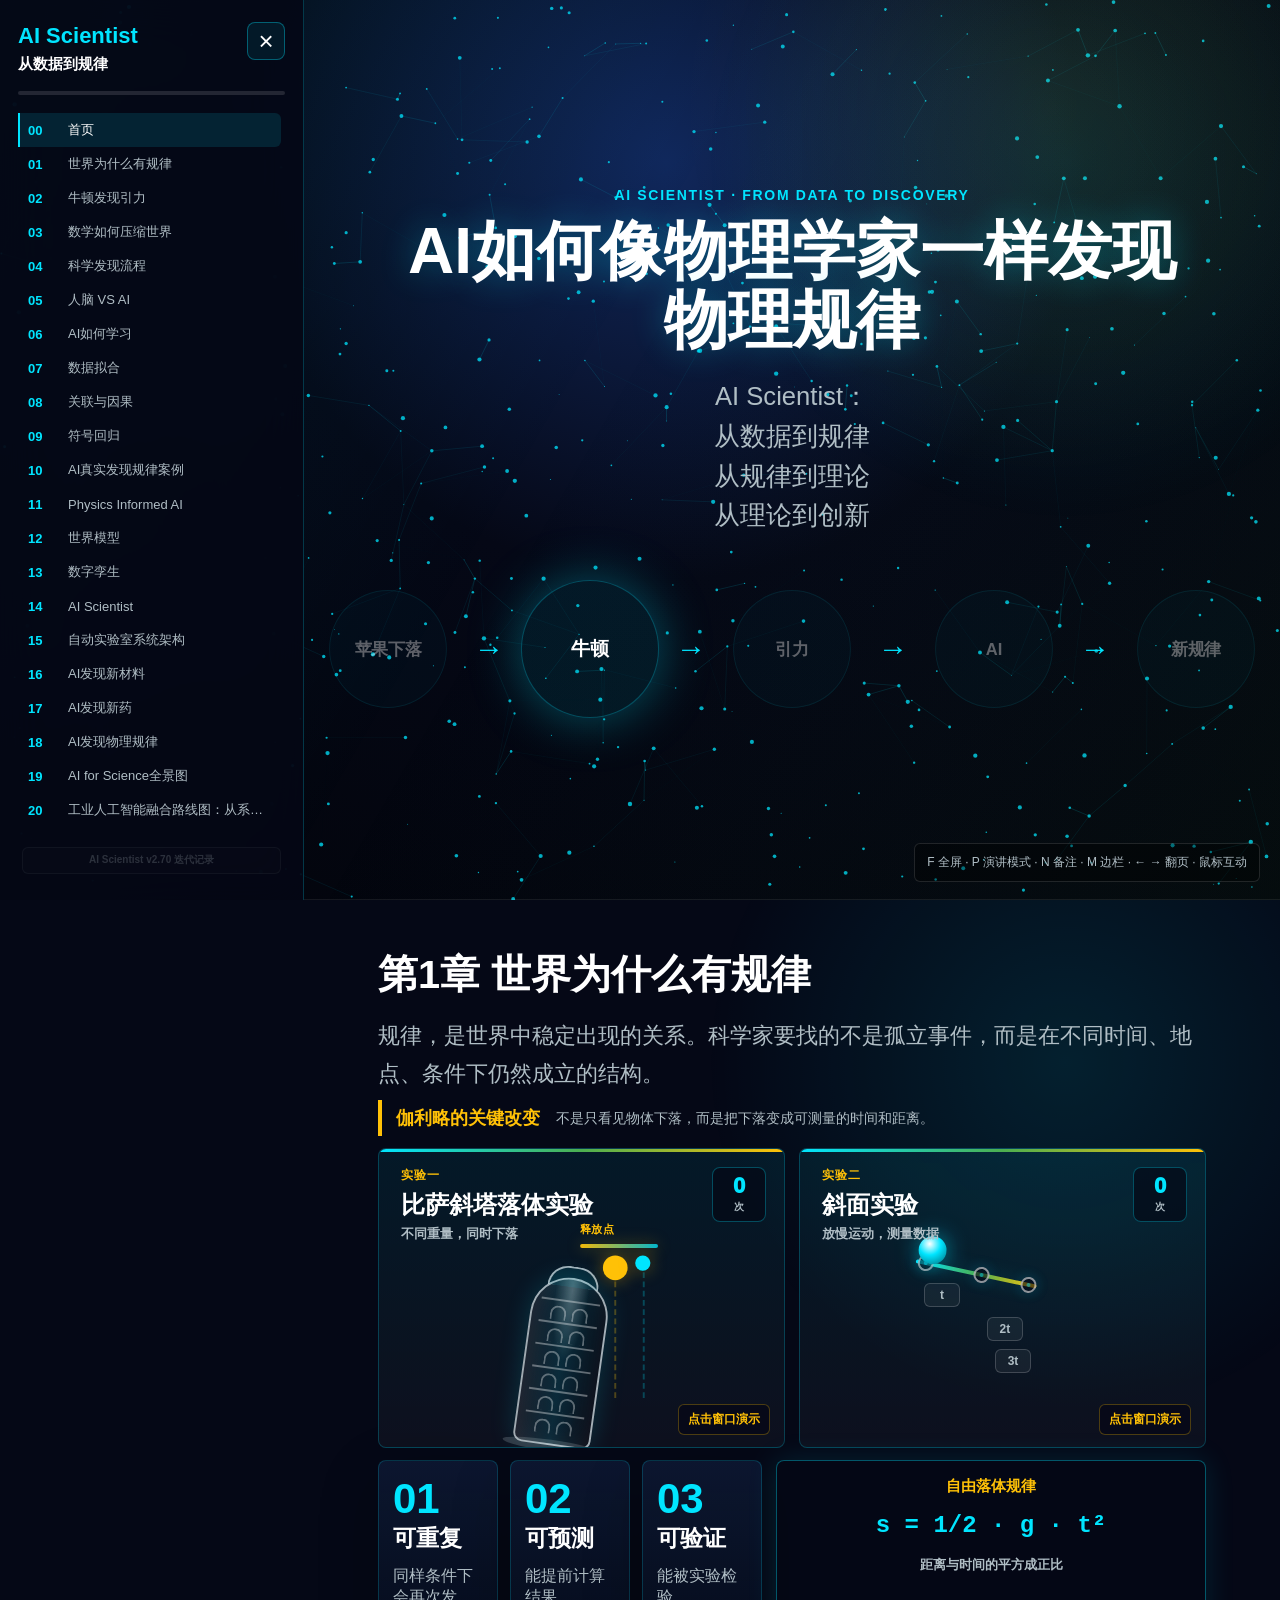
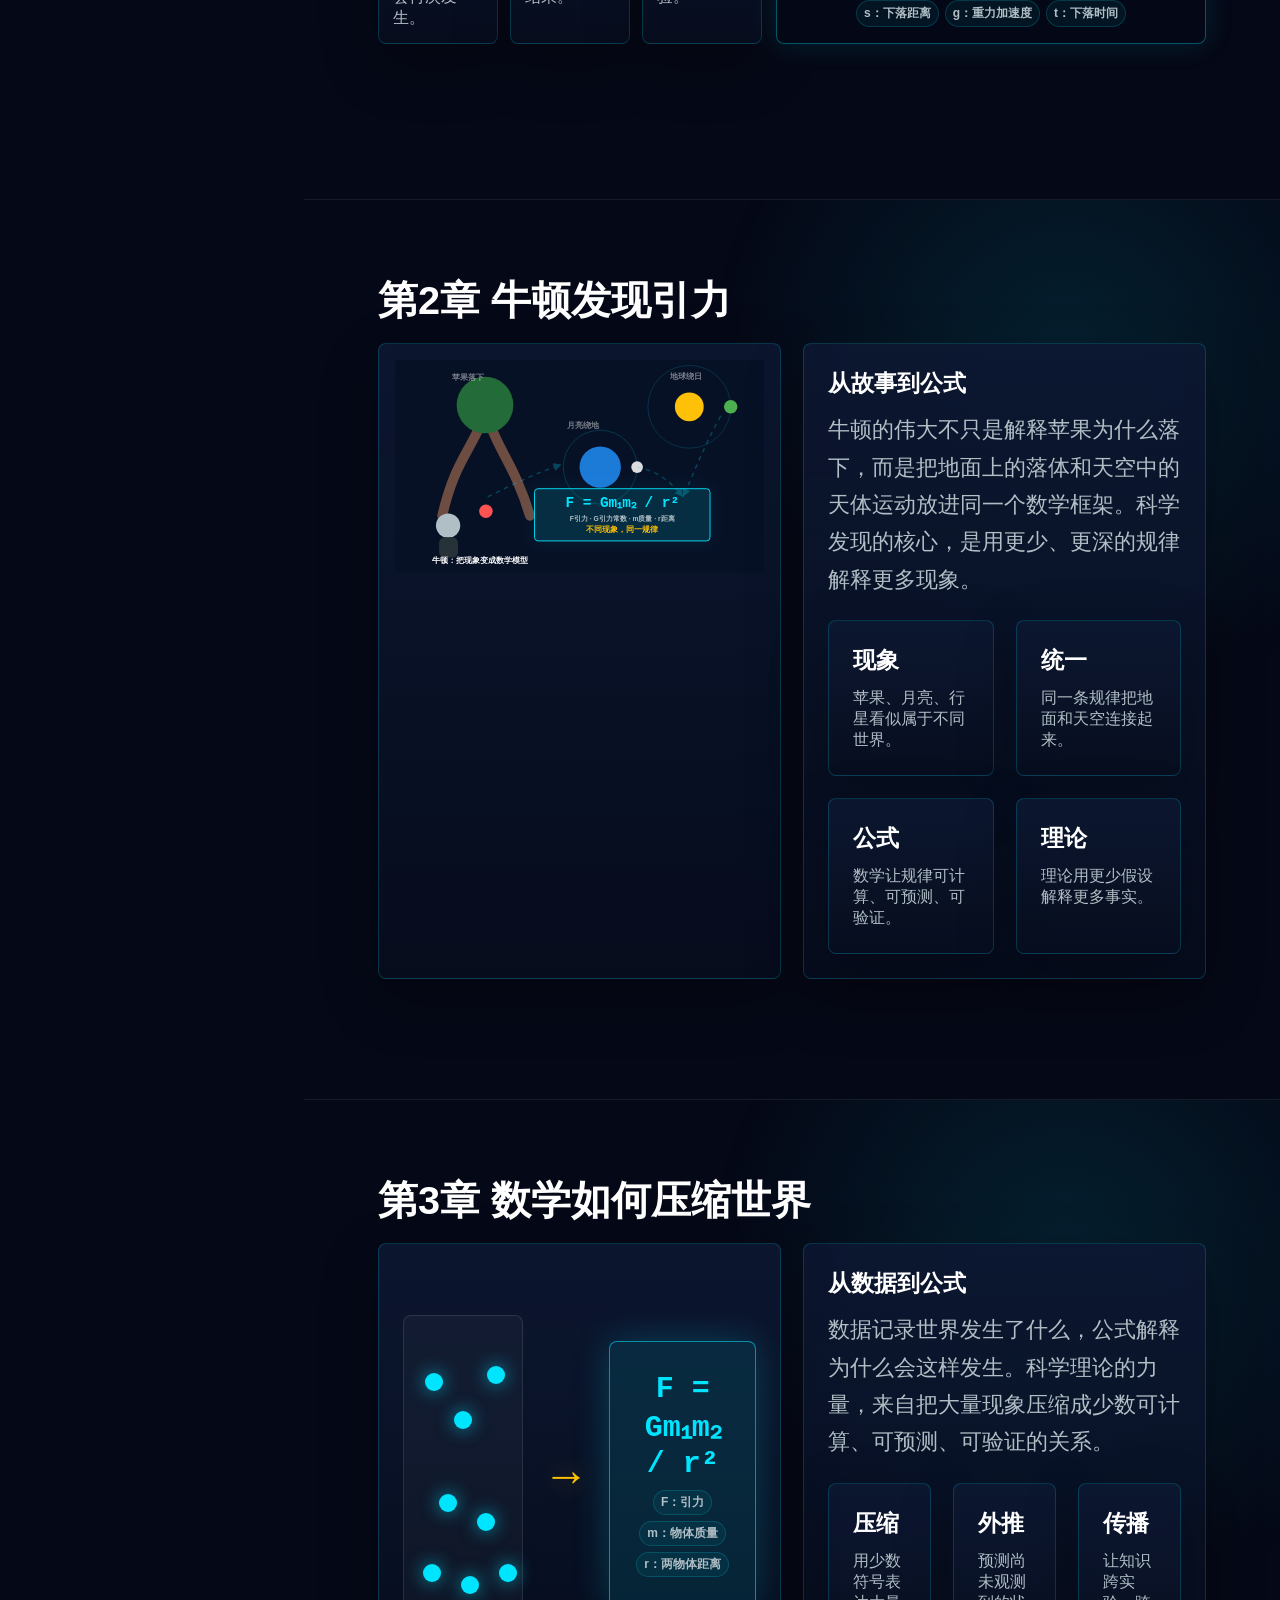
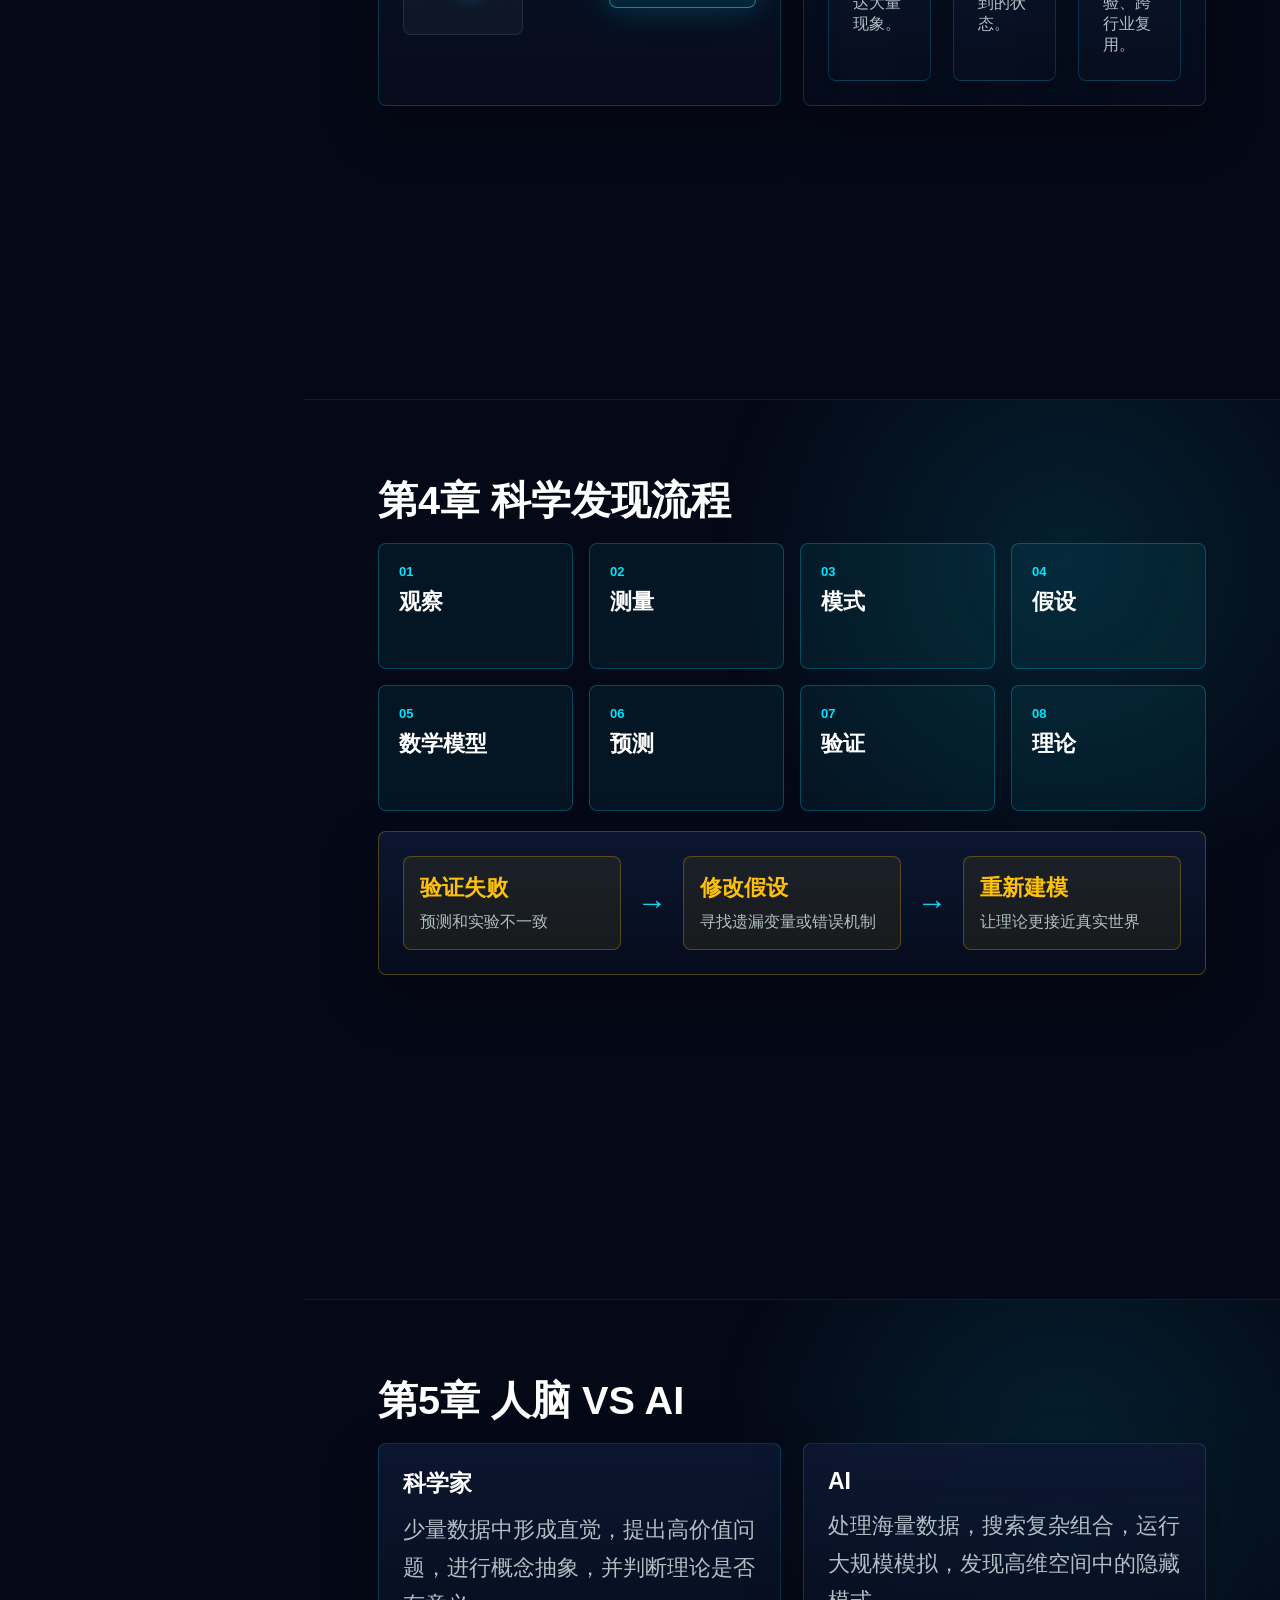
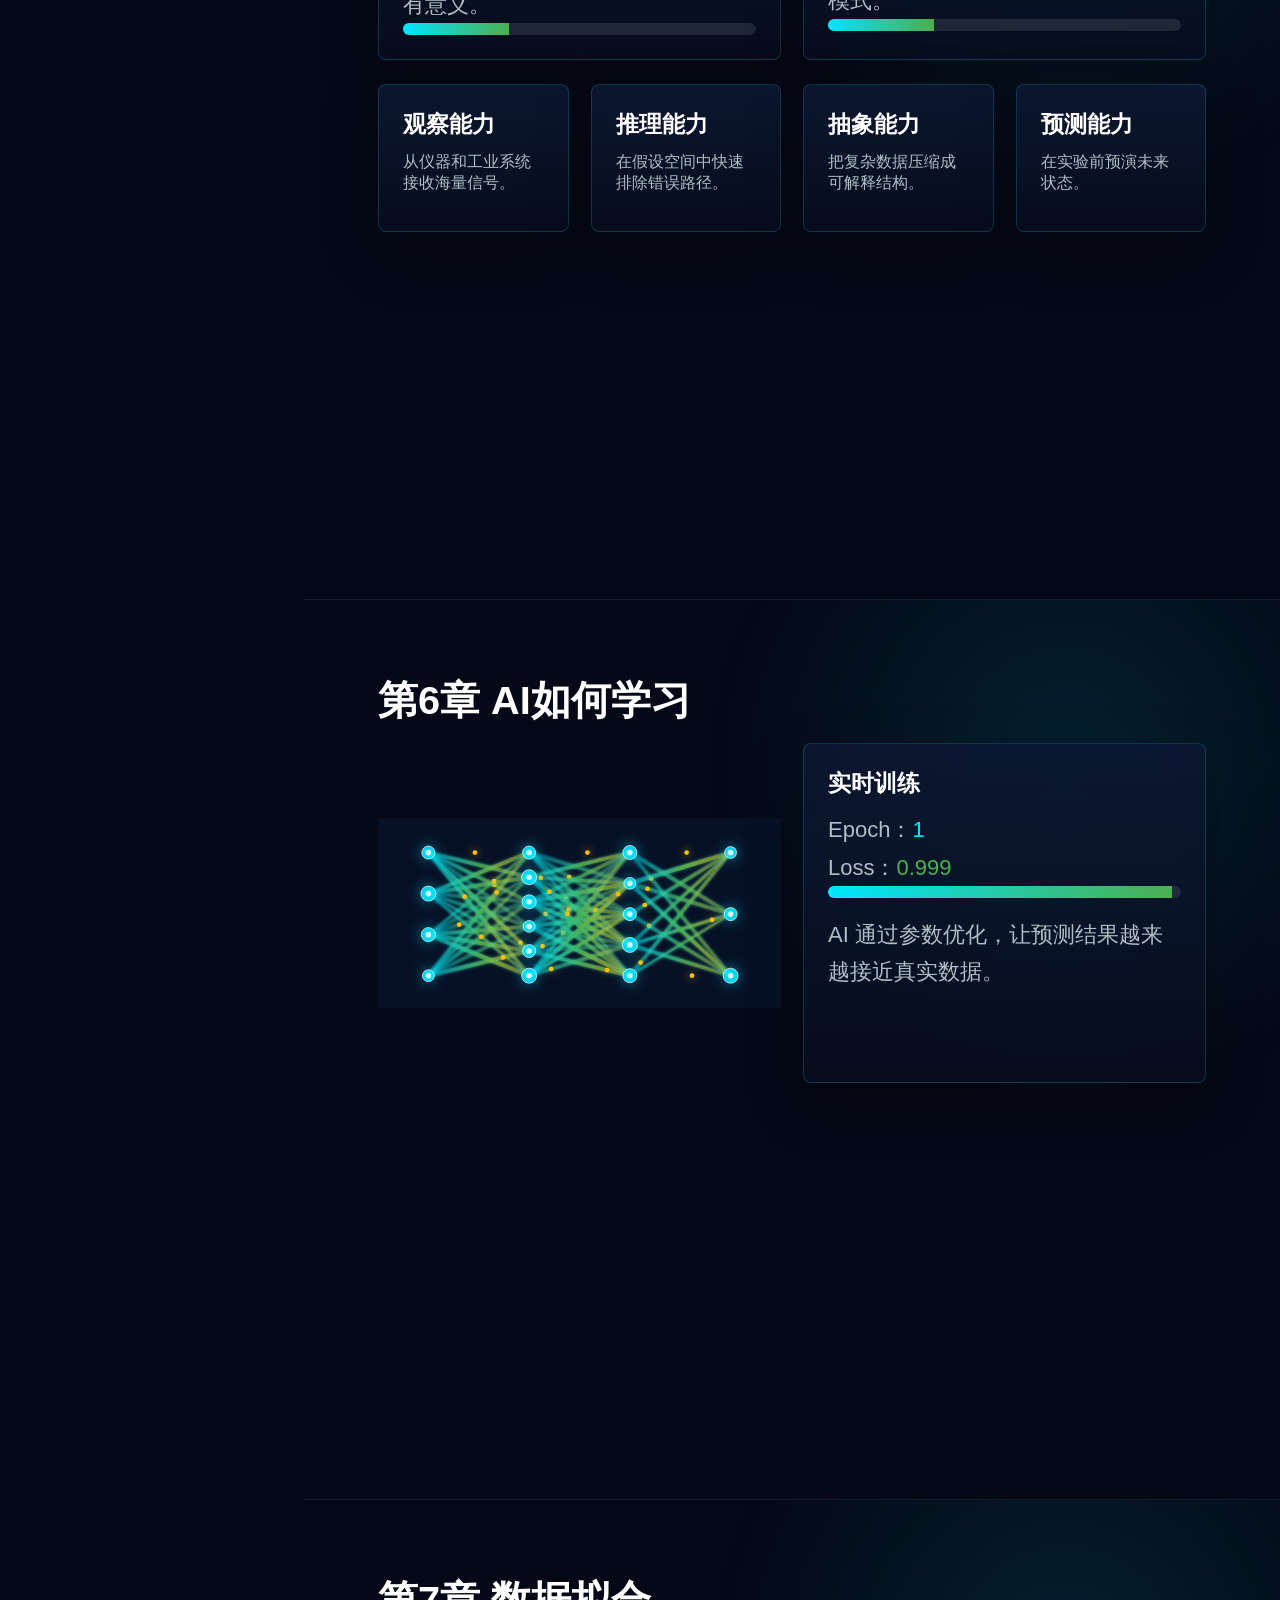
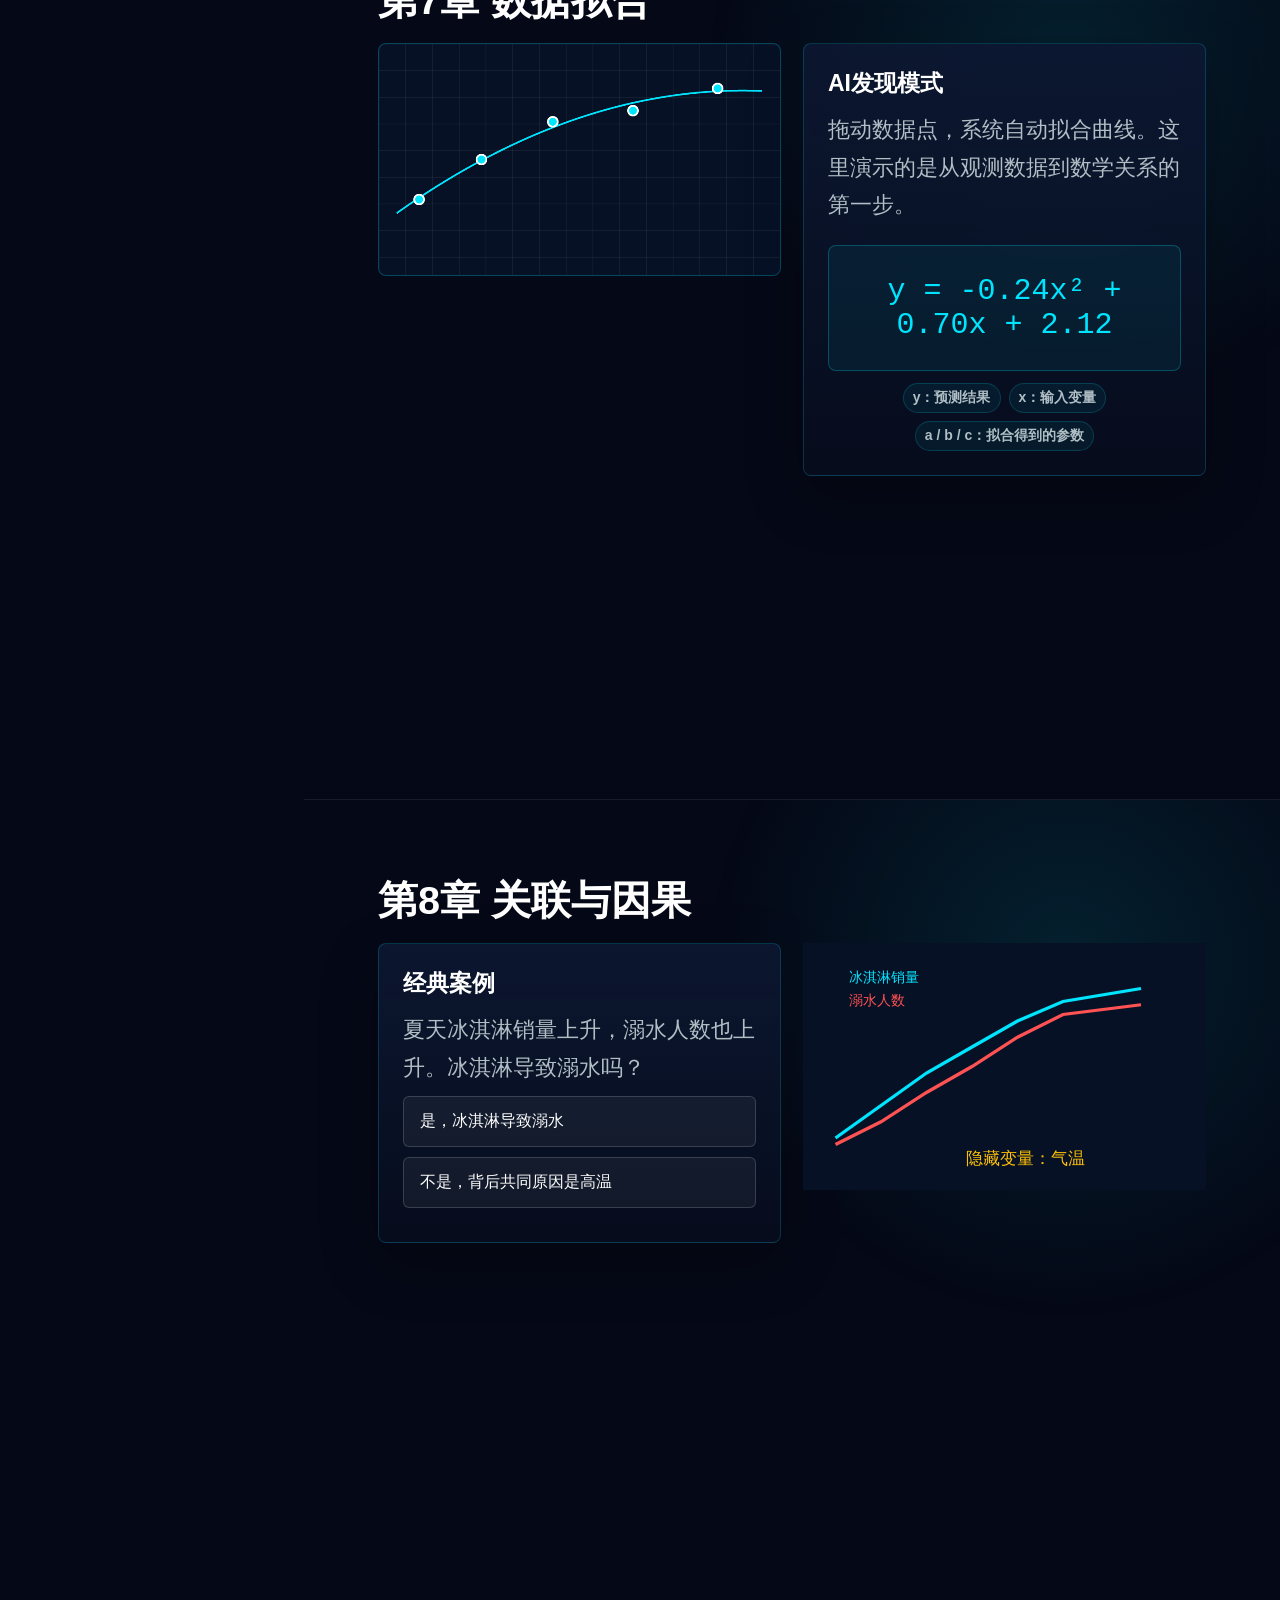
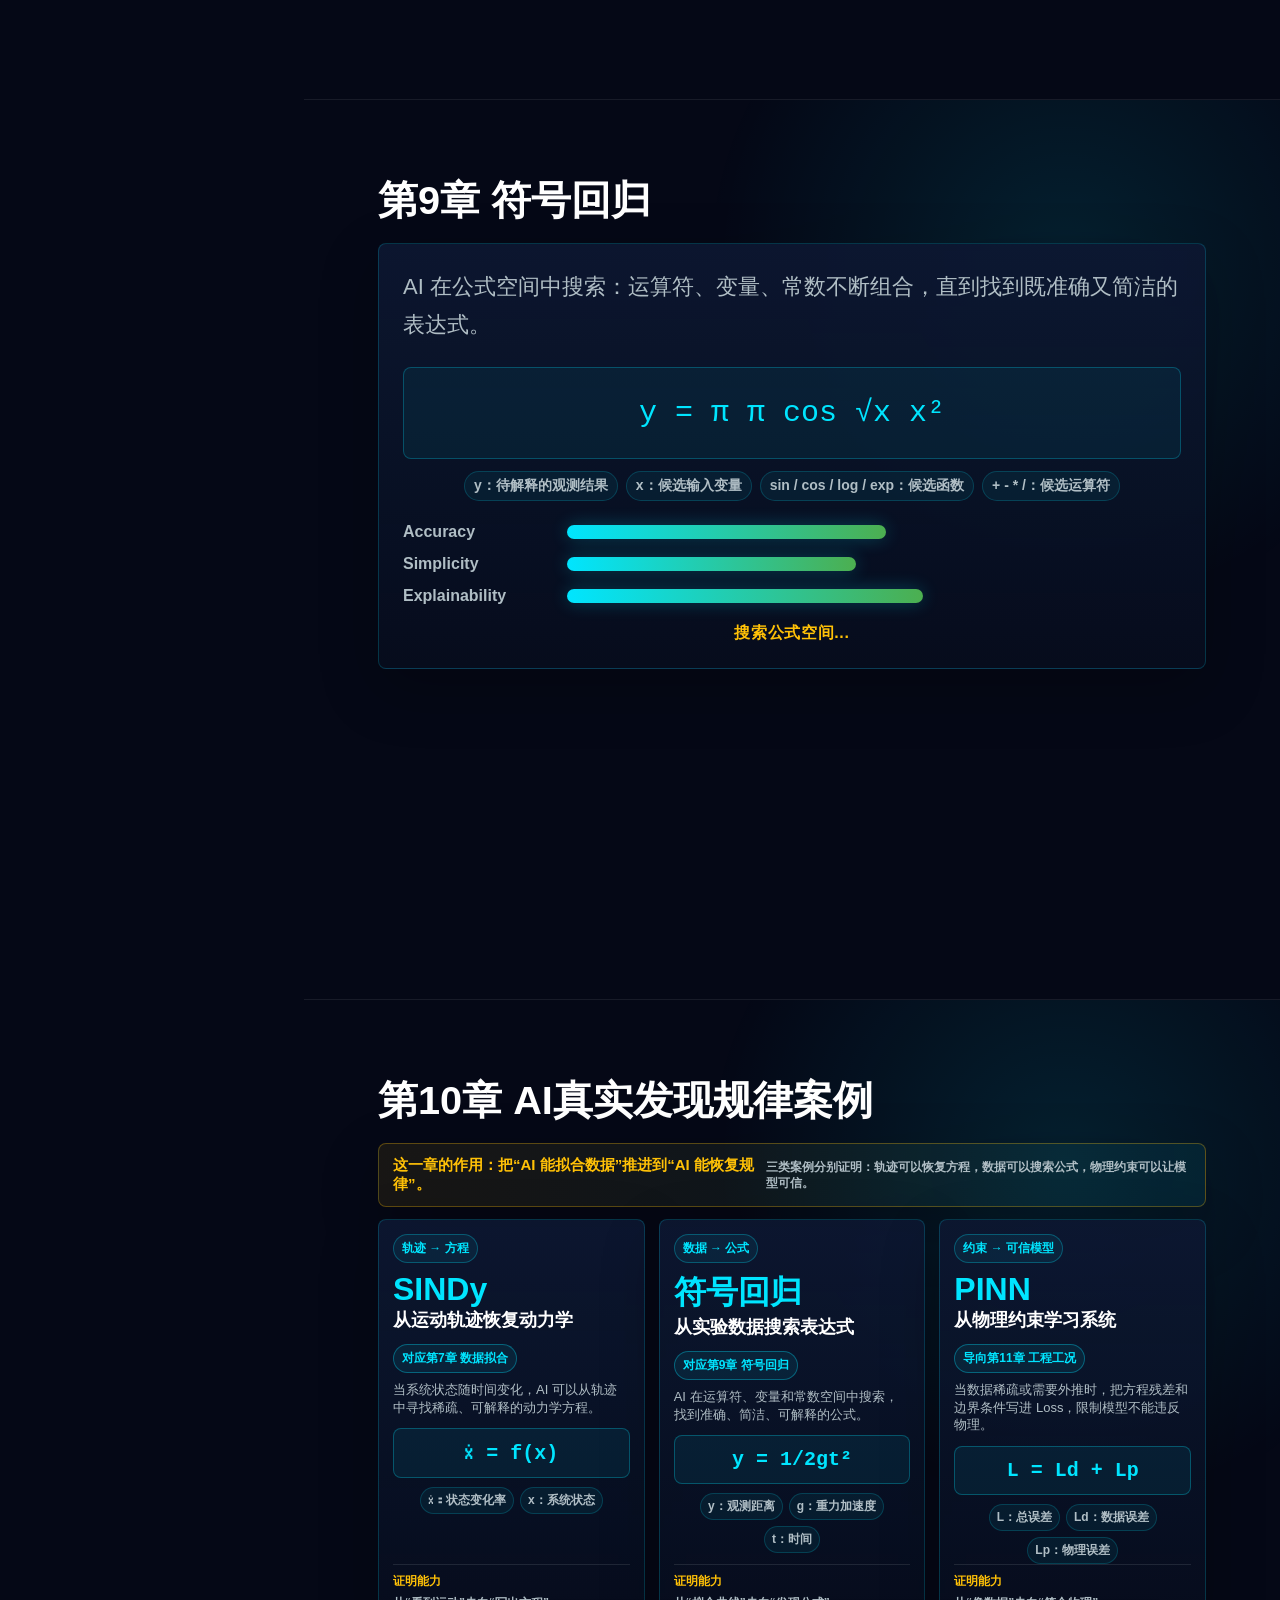
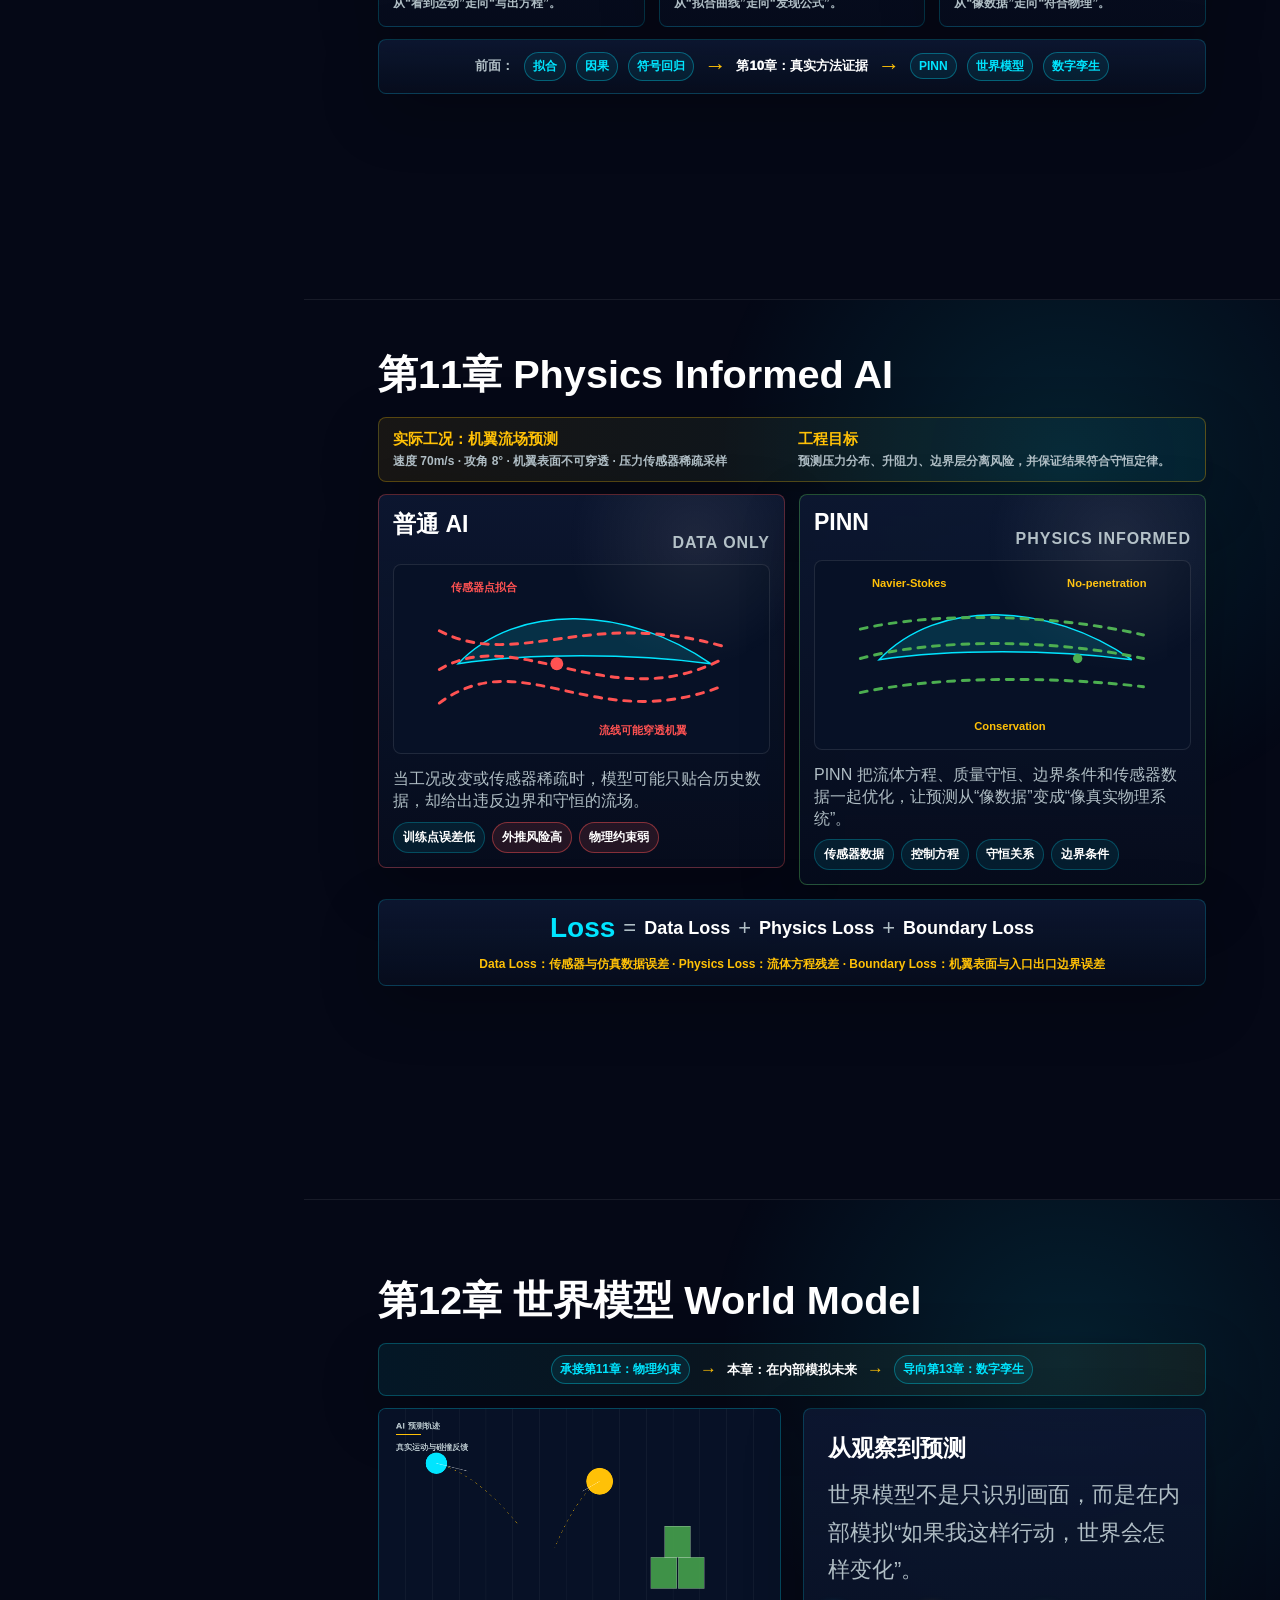
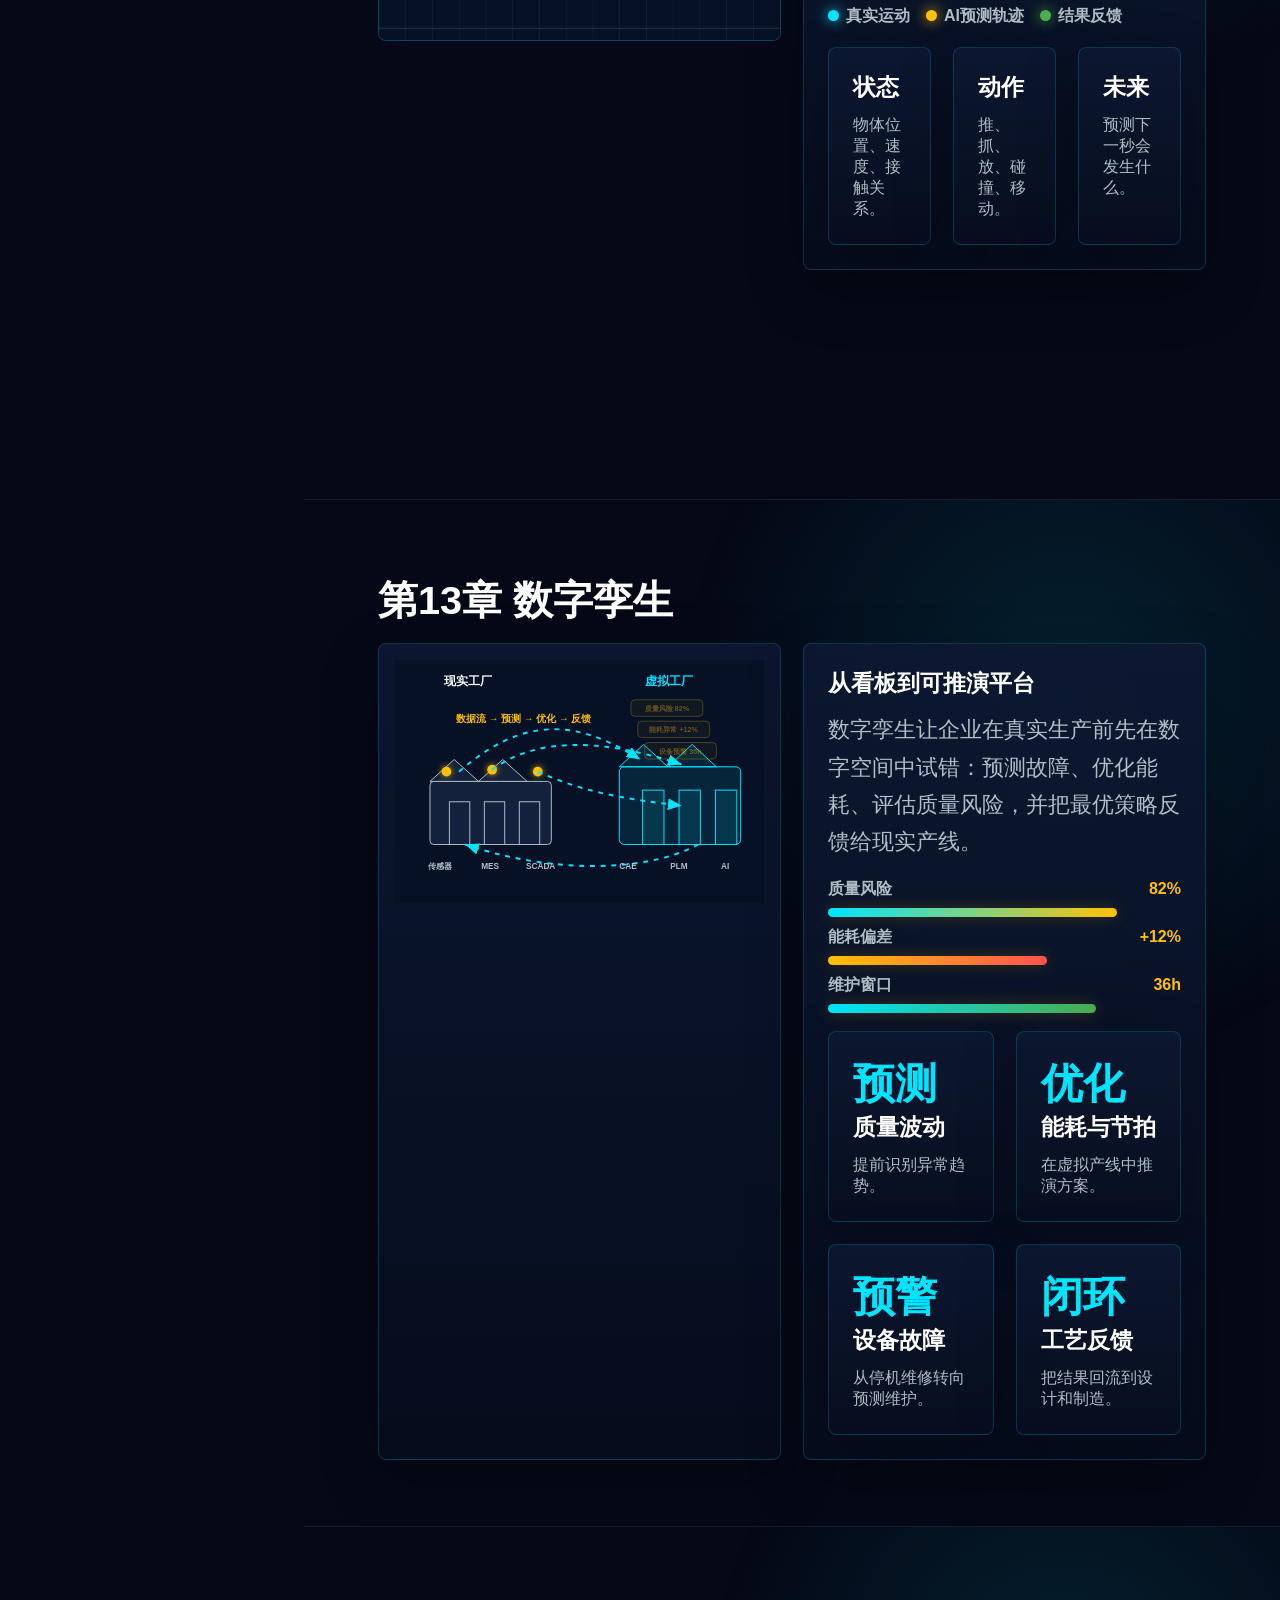
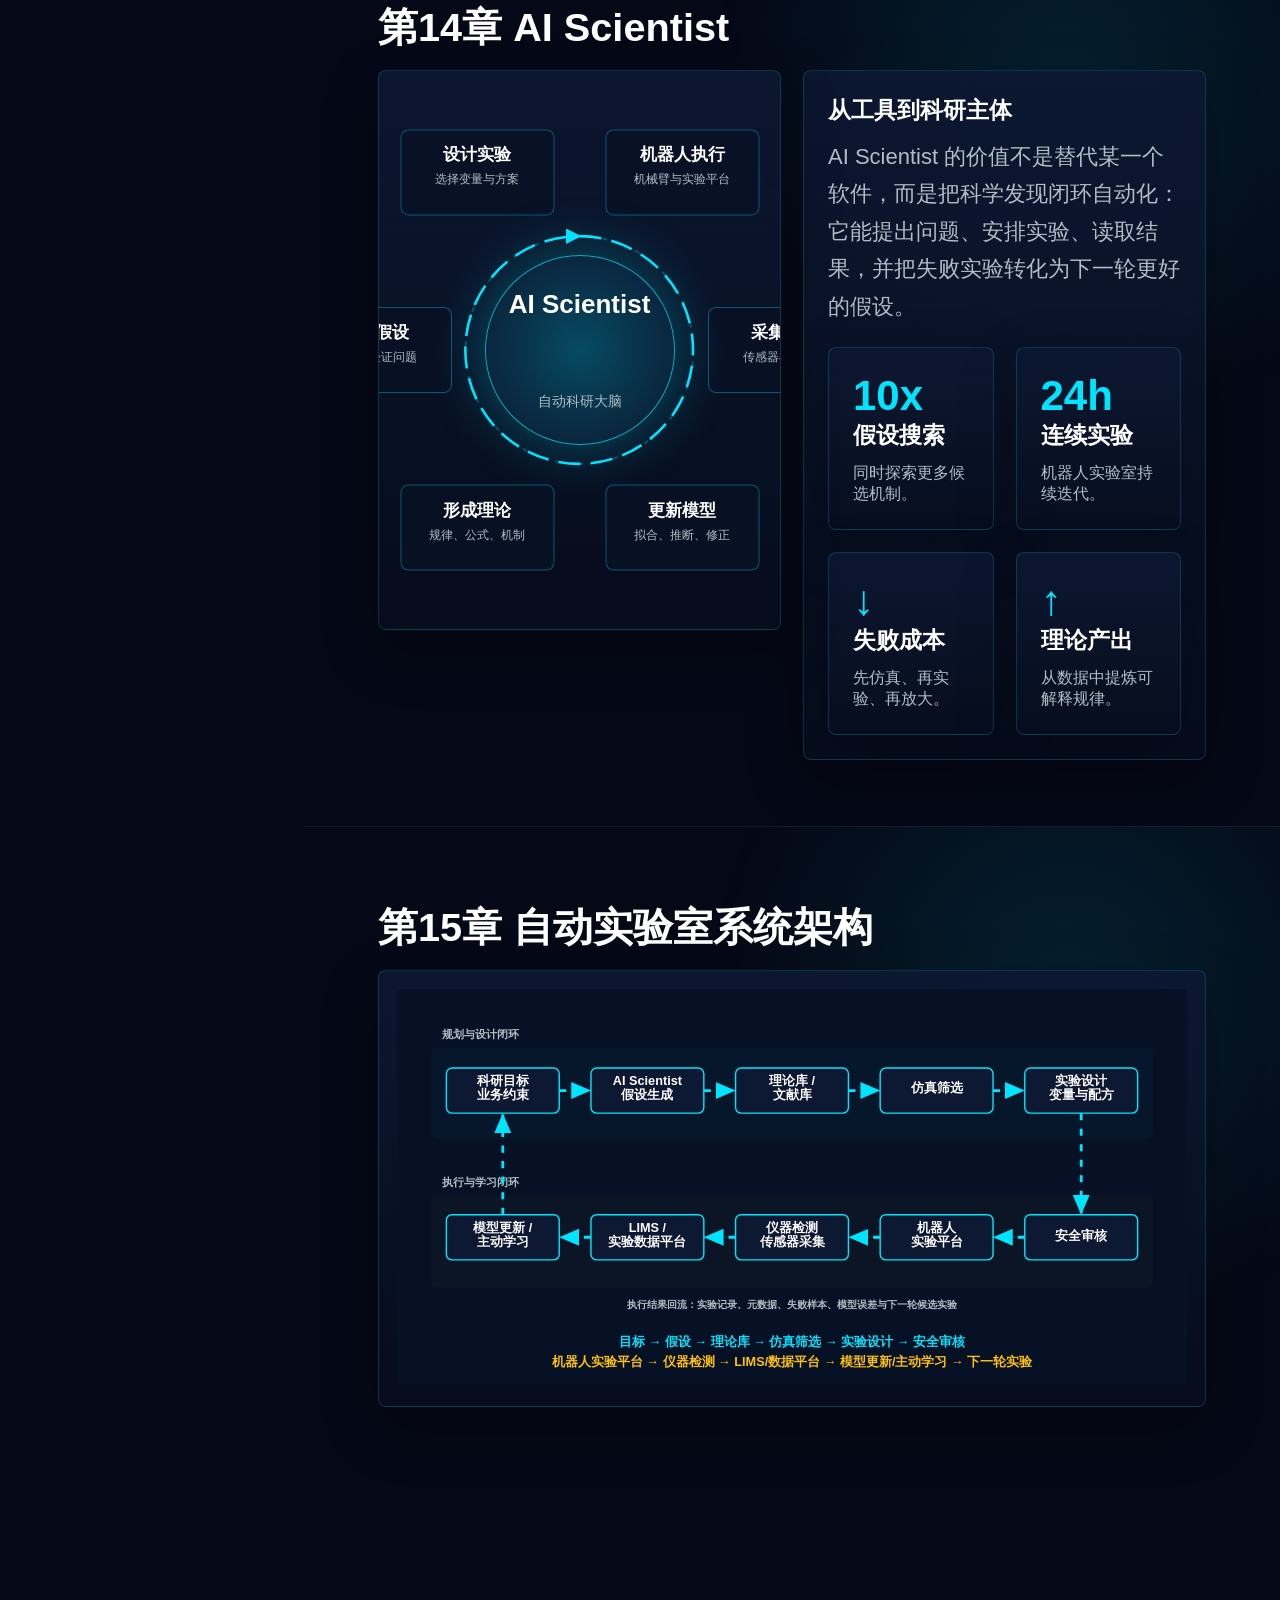
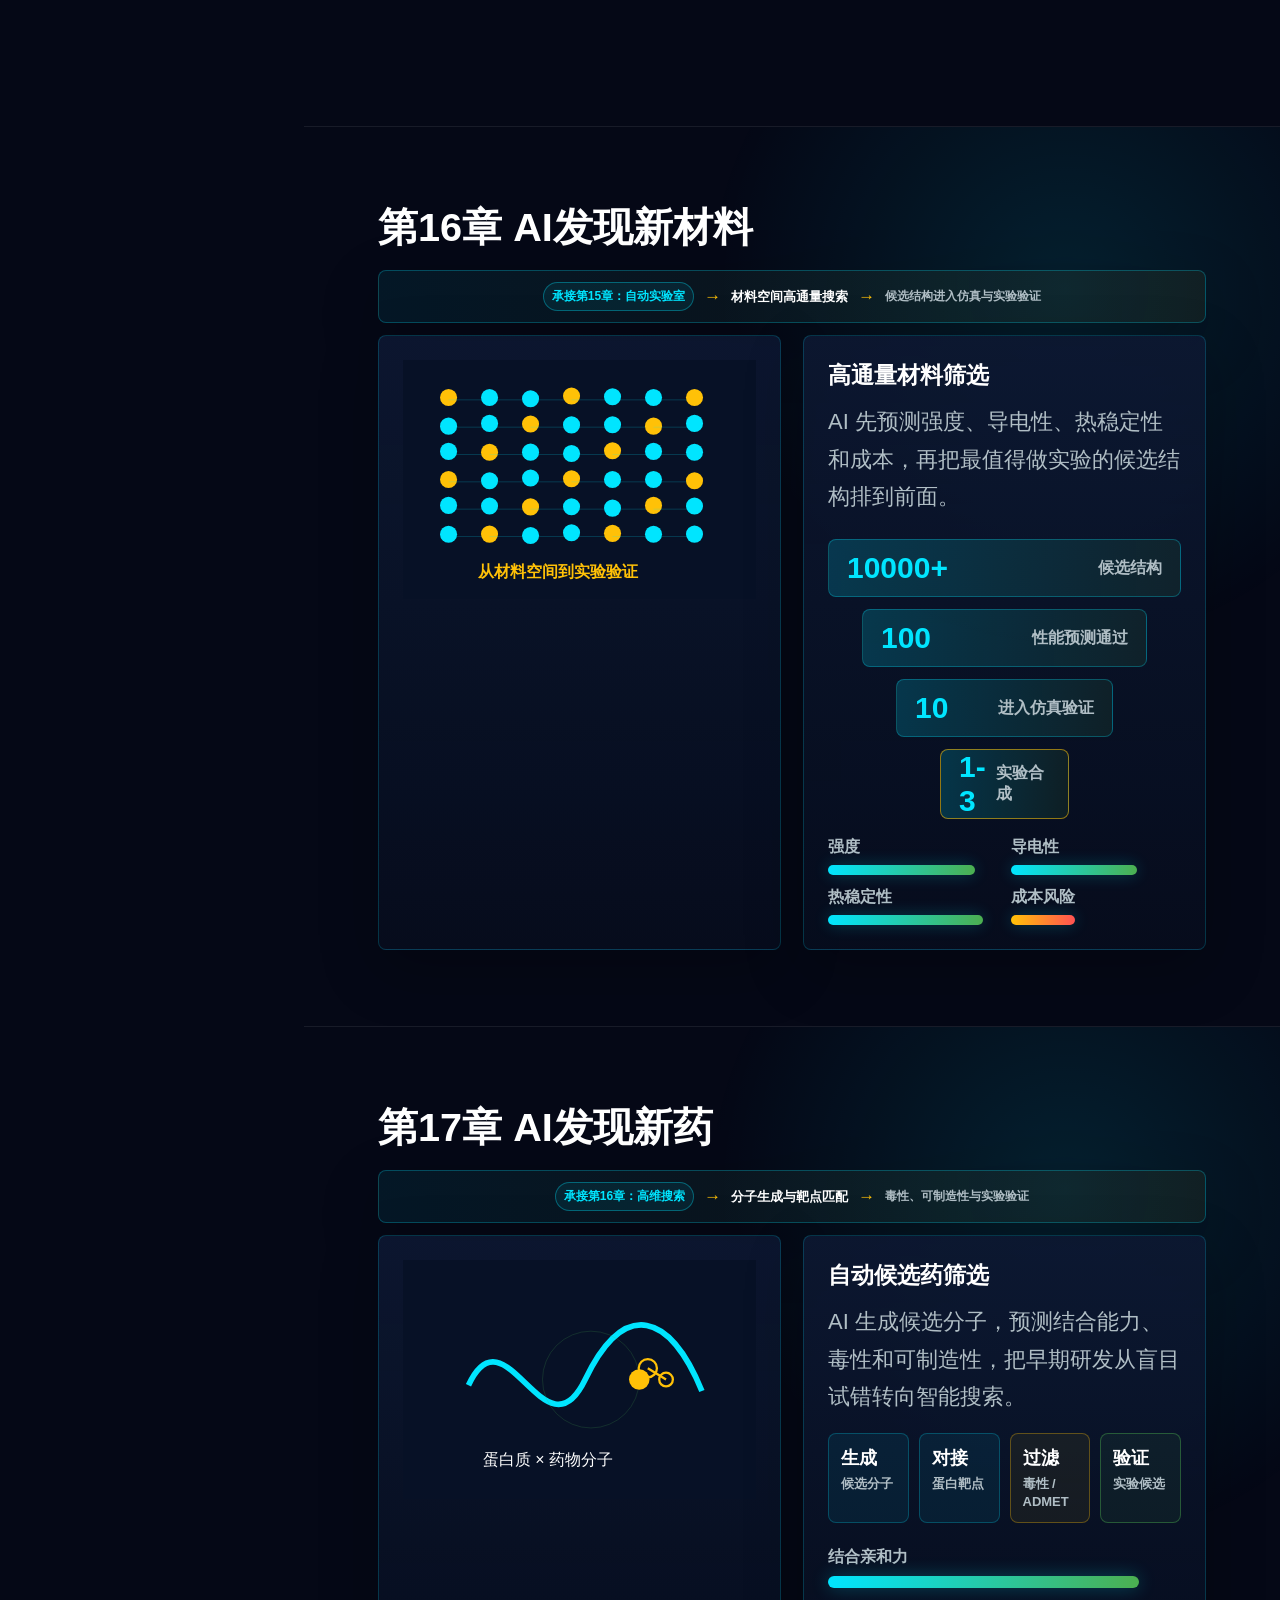
==== index.html @ 19b11d2c "Deploy AI Scientist Enterprise v2.70" ====
<!DOCTYPE html>
<html lang="zh-CN">
<head>
  <meta charset="UTF-8">
  <meta name="viewport" content="width=device-width, initial-scale=1.0">
  <title>AI如何像物理学家一样发现物理规律</title>
  <link rel="stylesheet" href="css/theme.css">
</head>
<body>
  <canvas id="spaceCanvas" aria-hidden="true"></canvas>
  <div class="ambient" aria-hidden="true"></div>

  <nav id="sideNav" class="side-nav" aria-label="章节导航">
    <div class="nav-top">
      <div class="brand">
        <span>AI Scientist</span>
        <strong>从数据到规律</strong>
      </div>
      <button id="navToggle" class="nav-toggle" type="button" aria-label="关闭目录边栏" aria-controls="sideNav" aria-expanded="true">×</button>
    </div>
    <div class="progress-track"><div id="progressBar"></div></div>
    <div id="navList" class="nav-list"></div>
    <a id="versionBadge" class="version-badge" href="version-history.html" target="_blank" rel="noopener">AI Scientist v2.70 迭代记录</a>
  </nav>
  <button id="sidebarToggle" class="sidebar-toggle-fab" type="button" aria-label="打开目录边栏" aria-controls="sideNav" aria-expanded="false">☰</button>

  <main id="deck" class="deck"></main>

  <aside id="notesPanel" class="notes-panel" aria-live="polite">
    <h2>Presenter Notes</h2>
    <div id="notesContent"></div>
  </aside>

  <div class="control-hint">F 全屏 · P 演讲模式 · N 备注 · M 边栏 · ← → 翻页 · 鼠标互动</div>

  <script src="js/content.js"></script>
  <script src="js/app.js"></script>
</body>
</html>
---- css/theme.css ----
:root{
  --bg:#050816;
  --panel:#091225;
  --panel-2:#0d1832;
  --cyan:#00E5FF;
  --green:#4CAF50;
  --amber:#FFC107;
  --red:#FF5252;
  --text:#FFFFFF;
  --muted:#B0BEC5;
  --line:rgba(0,229,255,.26);
  --nav-width:304px;
}
*{box-sizing:border-box}
html{scroll-behavior:smooth}
body{
  margin:0;
  background:var(--bg);
  color:var(--text);
  font-family:-apple-system,BlinkMacSystemFont,"Segoe UI","Microsoft YaHei",Arial,sans-serif;
  overflow-x:hidden;
}
#spaceCanvas{
  position:fixed;
  inset:0;
  z-index:-2;
  background:radial-gradient(circle at 52% 18%,#11285c 0%,#050816 42%,#02040a 100%);
}
.ambient{
  position:fixed;
  inset:0;
  z-index:-1;
  pointer-events:none;
  background:
    linear-gradient(120deg,rgba(0,229,255,.08),transparent 45%,rgba(76,175,80,.05)),
    radial-gradient(circle at 82% 12%,rgba(255,193,7,.08),transparent 28%);
}
.side-nav{
  position:fixed;
  inset:0 auto 0 0;
  width:var(--nav-width);
  padding:22px 18px;
  background:rgba(5,8,22,.86);
  border-right:1px solid rgba(0,229,255,.22);
  backdrop-filter:blur(22px);
  z-index:20;
  transition:transform .25s ease,opacity .25s ease;
}
.nav-top{display:grid;grid-template-columns:1fr 38px;gap:10px;align-items:start;margin-bottom:18px}
.brand{line-height:1.28;min-width:0}
.brand span{display:block;color:var(--cyan);font-size:22px;font-weight:900}
.brand strong{display:block;color:#fff;font-size:15px;margin-top:4px}
.nav-toggle{
  width:38px;
  height:38px;
  border-radius:8px;
  border:1px solid rgba(0,229,255,.35);
  background:rgba(0,229,255,.08);
  color:#fff;
  cursor:pointer;
  font-size:26px;
  line-height:1;
}
.nav-toggle:hover{background:rgba(0,229,255,.18)}
.progress-track{height:4px;border-radius:99px;background:rgba(255,255,255,.12);overflow:hidden;margin-bottom:18px}
#progressBar{height:100%;width:0;background:linear-gradient(90deg,var(--cyan),var(--green),var(--amber));transition:width .2s ease}
.nav-list{height:calc(100vh - 176px);overflow:auto;padding-right:4px}
.nav-list a{
  display:grid;
  grid-template-columns:34px 1fr;
  gap:6px;
  align-items:center;
  min-height:34px;
  color:var(--muted);
  text-decoration:none;
  border-left:2px solid transparent;
  border-radius:0 6px 6px 0;
  padding:7px 8px;
  font-size:13px;
}
.nav-list a span{color:var(--cyan);font-weight:800}
.nav-list a strong{
  min-width:0;
  overflow:hidden;
  text-overflow:ellipsis;
  white-space:nowrap;
  font:inherit;
}
.nav-list a.active{background:rgba(0,229,255,.12);border-left-color:var(--cyan);color:#fff}
.version-badge{
  display:block;
  margin:10px 4px 0;
  padding:6px 7px;
  color:rgba(176,190,197,.38);
  text-decoration:none;
  font-size:10px;
  line-height:1.25;
  font-weight:800;
  text-align:center;
  border:1px solid rgba(176,190,197,.10);
  border-radius:6px;
  background:rgba(255,255,255,.018);
  opacity:.58;
  transition:opacity .18s ease,color .18s ease,border-color .18s ease,background .18s ease;
}
.version-badge:hover,
.version-badge:focus-visible{
  opacity:.92;
  color:rgba(0,229,255,.75);
  border-color:rgba(0,229,255,.22);
  background:rgba(0,229,255,.045);
  outline:none;
}
.deck{margin-left:var(--nav-width);transition:margin-left .25s ease,padding-right .25s ease}
.sidebar-toggle-fab{
  position:fixed;
  left:18px;
  top:18px;
  z-index:26;
  width:44px;
  height:44px;
  border-radius:8px;
  border:1px solid rgba(0,229,255,.45);
  background:rgba(5,8,22,.82);
  color:#fff;
  backdrop-filter:blur(18px);
  box-shadow:0 16px 40px rgba(0,0,0,.28);
  cursor:pointer;
  font-size:22px;
  line-height:1;
  opacity:0;
  pointer-events:none;
  transform:translateX(-12px);
  transition:opacity .2s ease,transform .2s ease,background .2s ease;
}
.sidebar-toggle-fab:hover{background:rgba(0,229,255,.16)}
body.sidebar-closed .side-nav{
  transform:translateX(calc(-1 * var(--nav-width)));
  opacity:0;
  pointer-events:none;
}
body.sidebar-closed .deck{margin-left:0}
body.sidebar-closed .sidebar-toggle-fab{
  opacity:1;
  pointer-events:auto;
  transform:none;
}
.chapter{
  min-height:100vh;
  position:relative;
  padding:78px 74px 66px;
  border-bottom:1px solid rgba(255,255,255,.08);
  display:flex;
  flex-direction:column;
  justify-content:flex-start;
  overflow:hidden;
}
.chapter:before{
  content:"";
  position:absolute;
  inset:0;
  background:radial-gradient(circle at 78% 18%,rgba(0,229,255,.11),transparent 34%);
  pointer-events:none;
}
.chapter>*{position:relative;z-index:1}
.hero{text-align:center;align-items:center;justify-content:center}
.kicker{color:var(--cyan);font-size:14px;font-weight:900;letter-spacing:.12em;text-transform:uppercase;margin-bottom:14px}
h1{font-size:clamp(48px,5vw,92px);line-height:1.08;margin:0 0 22px;font-weight:900;letter-spacing:0;text-shadow:0 0 34px rgba(0,229,255,.32)}
h2{font-size:clamp(34px,3.1vw,58px);line-height:1.14;margin:0 0 20px;font-weight:880;letter-spacing:0}
h3{font-size:23px;margin:0 0 12px}
p{margin:0}
.subtitle{font-size:clamp(22px,2vw,34px);line-height:1.55;color:var(--muted);white-space:pre-line}
.lead{font-size:22px;line-height:1.7;color:var(--muted);max-width:1180px}
.grid{display:grid;gap:22px}
.two{grid-template-columns:1fr 1fr}
.three{grid-template-columns:repeat(3,1fr)}
.four{grid-template-columns:repeat(4,1fr)}
.panel,.card{
  background:linear-gradient(180deg,rgba(13,24,50,.9),rgba(7,14,31,.78));
  border:1px solid rgba(0,229,255,.19);
  border-radius:8px;
  padding:24px;
  box-shadow:0 20px 60px rgba(0,0,0,.24);
}
.card{min-height:148px}
.metric{font-size:42px;font-weight:900;color:var(--cyan)}
.muted{color:var(--muted)}
.accent{color:var(--cyan)}
.green{color:var(--green)}
.amber{color:var(--amber)}
.red{color:var(--red)}
.button{
  border:1px solid rgba(0,229,255,.45);
  background:rgba(0,229,255,.10);
  color:#fff;
  border-radius:6px;
  padding:12px 18px;
  font-weight:900;
  cursor:pointer;
}
.button:hover{background:rgba(0,229,255,.22)}
.stage{
  min-height:430px;
  border:1px solid rgba(255,255,255,.12);
  border-radius:8px;
  background:rgba(255,255,255,.035);
  position:relative;
  overflow:hidden;
}
.apple{
  position:absolute;
  width:34px;
  height:34px;
  border-radius:50% 50% 47% 47%;
  background:radial-gradient(circle at 35% 30%,#ffb0a8,#e53935 56%,#8e1616);
  box-shadow:0 0 20px rgba(255,82,82,.5);
}
.apple:after{
  content:"";
  position:absolute;
  left:17px;
  top:-6px;
  width:14px;
  height:8px;
  border-radius:50%;
  background:var(--green);
  transform:rotate(-25deg);
}
.falling{animation:fall 1.3s cubic-bezier(.3,.02,.35,1) forwards}
@keyframes fall{from{top:42px}to{top:354px}}
.fall-readout{
  position:absolute;
  right:30px;
  top:28px;
  width:188px;
  padding:14px;
  border:1px solid rgba(0,229,255,.28);
  border-radius:8px;
  background:rgba(5,8,22,.62);
  z-index:4;
}
.fall-readout strong{display:block;color:var(--muted);font-size:13px;font-weight:900}
.fall-readout span{display:block;color:var(--cyan);font-size:42px;font-weight:900;line-height:1.05}
.fall-readout em{display:block;color:var(--amber);font-style:normal;font-size:13px;font-weight:900}
.galileo-chapter{gap:0}
.galileo-page{
  display:grid;
  grid-template-rows:auto minmax(330px,1fr) auto;
  gap:18px;
  width:100%;
}
.galileo-intro{
  display:grid;
  grid-template-columns:1fr;
  gap:10px;
  align-items:start;
}
.galileo-principles{margin:0}
.galileo-method{
  display:flex;
  align-items:center;
  gap:16px;
  padding:0 0 0 18px;
  border-left:4px solid var(--amber);
  min-height:42px;
}
.galileo-method b{color:var(--amber);font-size:20px}
.galileo-method span{color:var(--muted);line-height:1.45}
.galileo-stage{
  min-height:330px;
  position:relative;
  display:grid;
  grid-template-columns:1fr 1fr;
  grid-template-rows:1fr;
  gap:18px;
}
.galileo-quote{margin:0 0 18px;padding:18px}
.galileo-quote strong{display:block;color:var(--amber);font-size:18px;margin-bottom:8px}
.galileo-quote span{display:block;color:var(--muted);line-height:1.6}
.experiment-window{
  position:relative;
  min-height:330px;
  border:1px solid rgba(0,229,255,.22);
  border-radius:8px;
  background:linear-gradient(180deg,rgba(0,229,255,.08),rgba(255,255,255,.035));
  overflow:hidden;
  cursor:pointer;
  transition:border-color .22s ease,box-shadow .22s ease,background .22s ease;
}
.experiment-window:hover,.experiment-window:focus-visible{
  border-color:rgba(255,193,7,.58);
  background:linear-gradient(180deg,rgba(255,193,7,.08),rgba(0,229,255,.05));
  box-shadow:0 0 30px rgba(255,193,7,.13);
  outline:none;
}
.experiment-window:before{
  content:"";
  position:absolute;
  left:0;
  right:0;
  top:0;
  height:3px;
  background:linear-gradient(90deg,var(--cyan),var(--green),var(--amber));
}
.experiment-title{
  position:absolute;
  left:22px;
  top:18px;
  right:92px;
  z-index:2;
}
.experiment-title b{
  display:block;
  color:var(--amber);
  font-size:12px;
  letter-spacing:.08em;
  margin-bottom:5px;
}
.experiment-title strong{display:block;color:#fff;font-size:24px}
.experiment-title span{display:block;color:var(--muted);font-size:13px;font-weight:900;margin-top:4px}
.experiment-count{
  position:absolute;
  right:18px;
  top:18px;
  z-index:4;
  min-width:54px;
  padding:7px 8px;
  border:1px solid rgba(0,229,255,.30);
  border-radius:8px;
  background:rgba(5,8,22,.68);
  text-align:center;
}
.experiment-count span{display:block;color:var(--cyan);font-size:22px;font-weight:1000;line-height:1}
.experiment-count em{display:block;color:var(--muted);font-size:10px;font-style:normal;font-weight:900;margin-top:3px}
.window-hint{
  position:absolute;
  right:14px;
  bottom:12px;
  z-index:3;
  padding:6px 9px;
  border:1px solid rgba(255,193,7,.28);
  border-radius:6px;
  background:rgba(5,8,22,.62);
  color:var(--amber);
  font-size:12px;
  font-weight:900;
}
.tower-demo{
  position:absolute;
  left:50%;
  top:78px;
  width:300px;
  height:238px;
  transform:translateX(-50%) scale(.95);
  transform-origin:top center;
}
.release-platform{
  position:absolute;
  left:148px;
  top:18px;
  width:82px;
  height:4px;
  border-radius:99px;
  background:linear-gradient(90deg,rgba(255,193,7,.95),rgba(0,229,255,.78));
  box-shadow:0 0 16px rgba(255,193,7,.35);
}
.release-platform:after{
  content:"释放点";
  position:absolute;
  left:0;
  top:-24px;
  color:var(--amber);
  font-size:12px;
  font-weight:900;
}
.drop-guide{
  position:absolute;
  top:38px;
  height:142px;
  border-left:2px dashed rgba(255,193,7,.36);
  opacity:.78;
}
.guide-heavy{left:184px}
.guide-light{left:214px;border-color:rgba(0,229,255,.32)}
.tower{
  position:absolute;
  left:76px;
  bottom:8px;
  width:82px;
  height:178px;
  border:2px solid rgba(220,232,238,.72);
  border-radius:42px 42px 10px 10px;
  background:
    radial-gradient(ellipse at 50% 7%,rgba(255,255,255,.28),transparent 32%),
    linear-gradient(90deg,rgba(255,255,255,.06),rgba(0,229,255,.12) 48%,rgba(0,0,0,.18));
  transform:rotate(8deg);
  transform-origin:50% 100%;
  box-shadow:0 0 28px rgba(0,229,255,.16),inset 0 0 26px rgba(255,255,255,.05);
}
.tower:before{
  content:"";
  position:absolute;
  left:12px;
  right:12px;
  top:-14px;
  height:20px;
  border:2px solid rgba(220,232,238,.72);
  border-bottom:0;
  border-radius:22px 22px 0 0;
  background:rgba(0,229,255,.08);
}
.tower:after{
  content:"";
  position:absolute;
  left:-12px;
  right:-12px;
  bottom:-8px;
  height:12px;
  border-radius:50%;
  background:rgba(176,190,197,.22);
}
.tower i{
  position:absolute;
  left:8px;
  right:8px;
  height:22px;
  border-top:2px solid rgba(255,255,255,.36);
}
.tower i:before,.tower i:after{
  content:"";
  position:absolute;
  top:5px;
  width:13px;
  height:13px;
  border:2px solid rgba(255,255,255,.34);
  border-bottom:0;
  border-radius:10px 10px 0 0;
}
.tower i:before{left:11px}
.tower i:after{right:11px}
.tower i:nth-child(1){top:22px}
.tower i:nth-child(2){top:46px}
.tower i:nth-child(3){top:70px}
.tower i:nth-child(4){top:94px}
.tower i:nth-child(5){top:118px}
.tower i:nth-child(6){top:142px}
.tower-ball{
  position:absolute;
  top:30px;
  border-radius:50%;
  box-shadow:0 0 18px rgba(255,193,7,.38);
}
.tower-ball.heavy{left:172px;width:26px;height:26px;background:var(--amber)}
.tower-ball.light{left:206px;width:16px;height:16px;background:var(--cyan)}
.tower-ball.dropping{animation:towerDrop 1.28s cubic-bezier(.28,.03,.34,1) forwards}
.tower-window:has(.tower-ball.dropping) .drop-guide{animation:guideFlash 1.28s ease forwards}
.incline-demo{
  position:absolute;
  left:46px;
  right:46px;
  bottom:46px;
  height:190px;
}
.incline-track{
  position:absolute;
  left:70px;
  right:120px;
  top:34px;
  height:32px;
  transform:rotate(12deg);
  transform-origin:left center;
}
.incline-line{
  position:absolute;
  left:0;
  right:0;
  top:14px;
  height:4px;
  border-radius:99px;
  background:linear-gradient(90deg,var(--cyan),var(--green),var(--amber));
  box-shadow:0 0 18px rgba(0,229,255,.22);
}
.track-dot{
  position:absolute;
  top:8px;
  width:16px;
  height:16px;
  border-radius:50%;
  border:2px solid rgba(255,255,255,.55);
  background:rgba(5,8,22,.62);
  box-shadow:0 0 14px rgba(0,229,255,.18);
}
.track-dot:after{
  content:"";
  position:absolute;
  inset:4px;
  border-radius:50%;
  background:var(--cyan);
  opacity:.45;
}
.track-dot.d0{left:2%}
.track-dot.d1{left:48%}
.track-dot.d2{right:0}
.incline-window:has(.incline-ball.rolling) .track-dot{animation:trackDotPulse 1.7s ease forwards}
.incline-window:has(.incline-ball.rolling) .track-dot.d1{animation-delay:.45s}
.incline-window:has(.incline-ball.rolling) .track-dot.d2{animation-delay:.9s}
.incline-ball{
  position:absolute;
  left:0;
  top:-12px;
  width:28px;
  height:28px;
  border-radius:50%;
  background:radial-gradient(circle at 35% 30%,#fff,#00E5FF 42%,#006b7a);
  box-shadow:0 0 22px rgba(0,229,255,.58);
}
.incline-ball.rolling{animation:inclineRoll 1.7s ease-in-out forwards}
.measure{
  position:absolute;
  width:36px;
  height:24px;
  display:grid;
  place-items:center;
  border:1px solid rgba(255,255,255,.18);
  border-radius:6px;
  color:var(--muted);
  font-size:12px;
  font-weight:900;
  background:rgba(255,255,255,.05);
}
.measure.m0{left:78px;top:72px}
.measure.m1{left:45%;top:106px}
.measure.m2{right:128px;top:138px}
.freefall-formula{
  position:relative;
  left:auto;
  right:auto;
  bottom:auto;
  display:grid;
  grid-template-columns:1fr;
  gap:8px;
  align-items:center;
  justify-items:center;
  padding:14px 18px;
  border:1px solid rgba(0,229,255,.36);
  border-radius:8px;
  background:rgba(5,8,22,.72);
  box-shadow:0 0 30px rgba(0,229,255,.12);
}
.freefall-formula>*{white-space:nowrap}
.galileo-bottom{
  display:grid;
  grid-template-columns:1fr minmax(430px,.72fr);
  gap:18px;
  align-items:stretch;
}
.freefall-formula b{color:var(--amber);font-size:15px}
.freefall-formula strong{color:var(--cyan);font:900 34px Consolas,"SFMono-Regular",monospace;text-align:center;line-height:1.1}
.freefall-formula em{color:var(--muted);font-style:normal;font-size:13px;font-weight:900;text-align:center}
@keyframes towerDrop{to{top:204px}}
@keyframes inclineRoll{to{left:calc(100% - 28px);transform:rotate(540deg)}}
@keyframes guideFlash{35%,80%{opacity:1;filter:drop-shadow(0 0 8px rgba(255,193,7,.6))}}
@keyframes trackDotPulse{35%,78%{border-color:rgba(255,193,7,.85);box-shadow:0 0 18px rgba(255,193,7,.35)}}
.time-mark{
  position:absolute;
  right:28px;
  padding:7px 10px;
  border-radius:6px;
  border:1px solid rgba(255,255,255,.14);
  background:rgba(255,255,255,.06);
  color:var(--muted);
  font-weight:900;
  font-size:13px;
}
.time-mark.t0{top:44px}
.time-mark.t1{bottom:78px;color:var(--green)}
.cycle{height:150px;margin-top:38px;display:flex;align-items:center;justify-content:center;gap:22px}
.cycle-node{
  width:128px;
  height:128px;
  border-radius:50%;
  display:grid;
  place-items:center;
  border:1px solid var(--line);
  background:rgba(0,229,255,.08);
  font-size:18px;
  font-weight:900;
  opacity:.36;
  transform:scale(.92);
  transition:.35s ease;
}
.cycle-node.active{opacity:1;transform:scale(1.08);box-shadow:0 0 48px rgba(0,229,255,.34)}
.cycle-arrow{color:var(--cyan);font-size:30px}
.flow-grid{display:grid;grid-template-columns:repeat(4,1fr);gap:16px}
.flow-step{
  min-height:126px;
  padding:20px;
  border:1px solid var(--line);
  border-radius:8px;
  background:rgba(0,229,255,.06);
  cursor:pointer;
}
.flow-step em{display:block;color:var(--cyan);font-style:normal;font-weight:900;font-size:13px;margin-bottom:8px}
.flow-step strong{display:block;font-size:22px;margin-bottom:8px}
.flow-step p{
  max-height:0;
  margin:0;
  overflow:hidden;
  color:var(--muted);
  line-height:1.55;
  opacity:0;
  transform:translateY(6px);
  transition:max-height .38s ease,opacity .28s ease .08s,transform .28s ease .08s,margin .28s ease;
}
.flow-step.open{background:rgba(0,229,255,.16)}
.flow-step.open p{
  max-height:96px;
  margin-top:8px;
  opacity:1;
  transform:none;
}
.discovery-feedback{
  margin-top:20px;
  display:grid;
  grid-template-columns:1fr auto 1fr auto 1fr;
  gap:16px;
  align-items:center;
  border-color:rgba(255,193,7,.28);
}
.discovery-feedback div{
  min-height:92px;
  padding:16px;
  border:1px solid rgba(255,193,7,.28);
  border-radius:8px;
  background:rgba(255,193,7,.07);
}
.discovery-feedback strong{display:block;color:var(--amber);font-size:22px;margin-bottom:7px}
.discovery-feedback span{color:var(--muted);line-height:1.45}
.discovery-feedback i{
  color:var(--cyan);
  font-style:normal;
  font-size:30px;
  font-weight:900;
  animation:feedbackArrow 1.5s ease-in-out infinite;
}
@keyframes feedbackArrow{50%{transform:translateX(5px);text-shadow:0 0 20px rgba(0,229,255,.7)}}
.compression-field{
  min-height:430px;
  position:relative;
  display:grid;
  grid-template-columns:1fr auto 1fr;
  align-items:center;
  gap:20px;
  overflow:hidden;
}
.data-cloud{position:relative;height:320px;border:1px solid rgba(255,255,255,.10);border-radius:8px;background:rgba(255,255,255,.035)}
.data-cloud span{
  position:absolute;
  width:18px;
  height:18px;
  border-radius:50%;
  background:var(--cyan);
  box-shadow:0 0 18px rgba(0,229,255,.65);
  animation:dataPulse 2.4s ease-in-out infinite;
}
.data-cloud span:nth-child(1){left:18%;top:18%}.data-cloud span:nth-child(2){left:42%;top:30%;animation-delay:.2s}.data-cloud span:nth-child(3){left:70%;top:16%;animation-delay:.4s}.data-cloud span:nth-child(4){left:30%;top:56%;animation-delay:.6s}.data-cloud span:nth-child(5){left:62%;top:62%;animation-delay:.8s}.data-cloud span:nth-child(6){left:16%;top:78%;animation-delay:1s}.data-cloud span:nth-child(7){left:80%;top:78%;animation-delay:1.2s}.data-cloud span:nth-child(8){left:48%;top:82%;animation-delay:1.4s}
.compress-arrow{font-size:46px;color:var(--amber);font-weight:900;text-shadow:0 0 24px rgba(255,193,7,.45)}
.law-capsule{padding:30px 26px;border:1px solid rgba(0,229,255,.55);border-radius:8px;background:rgba(0,229,255,.10);font:900 30px Consolas,"SFMono-Regular",monospace;color:var(--cyan);text-align:center;box-shadow:0 0 36px rgba(0,229,255,.22)}
.formula-legend{
  margin-top:12px;
  display:flex;
  flex-wrap:wrap;
  justify-content:center;
  gap:8px;
  color:var(--muted);
  font:800 14px "Microsoft YaHei",Arial,sans-serif;
}
.formula-legend span{
  padding:5px 9px;
  border:1px solid rgba(0,229,255,.18);
  border-radius:999px;
  background:rgba(0,229,255,.06);
  white-space:nowrap;
}
.formula-legend.compact{margin-top:9px;gap:6px;font-size:12px}
.formula-legend.compact span{padding:4px 7px}
.law-capsule .formula-legend{
  font-family:"Microsoft YaHei",Arial,sans-serif;
  line-height:1.25;
}
@keyframes dataPulse{50%{transform:scale(1.45);opacity:.55}}
.case-card{min-height:300px}
.evidence-intro{
  margin-bottom:18px;
  display:flex;
  align-items:center;
  justify-content:space-between;
  gap:18px;
  padding:18px 22px;
  border-color:rgba(255,193,7,.30);
  background:linear-gradient(90deg,rgba(255,193,7,.08),rgba(0,229,255,.06));
}
.evidence-intro strong{color:var(--amber);font-size:18px}
.evidence-intro span{color:var(--muted);font-weight:850;line-height:1.45}
.evidence-grid .case-card{display:flex;flex-direction:column}
.case-path{
  align-self:flex-start;
  padding:6px 10px;
  border:1px solid rgba(0,229,255,.28);
  border-radius:999px;
  background:rgba(0,229,255,.07);
  color:var(--cyan);
  font-size:13px;
  font-weight:900;
  margin-bottom:12px;
}
.chapter-jumps{
  display:flex;
  flex-wrap:wrap;
  gap:8px;
  margin:0 0 12px;
}
.chapter-jumps button,
.logic-strip button,
.evidence-bridge button{
  appearance:none;
  border:1px solid rgba(0,229,255,.34);
  border-radius:999px;
  background:rgba(0,229,255,.08);
  color:var(--cyan);
  font:900 13px "Microsoft YaHei",Arial,sans-serif;
  padding:6px 10px;
  cursor:pointer;
  transition:border-color .18s ease,background .18s ease,box-shadow .18s ease,transform .18s ease;
}
.chapter-jumps button:hover,
.logic-strip button:hover,
.evidence-bridge button:hover,
.chapter-jumps button:focus-visible,
.logic-strip button:focus-visible,
.evidence-bridge button:focus-visible{
  outline:none;
  border-color:rgba(255,193,7,.66);
  background:rgba(255,193,7,.10);
  color:var(--amber);
  box-shadow:0 0 18px rgba(255,193,7,.14);
  transform:translateY(-1px);
}
.case-proof{
  margin-top:auto;
  padding-top:12px;
  border-top:1px solid rgba(255,255,255,.10);
}
.case-proof b{
  display:block;
  color:var(--amber);
  font-size:13px;
  margin-bottom:5px;
}
.case-proof span{
  display:block;
  color:var(--muted);
  font-size:13px;
  line-height:1.4;
  font-weight:850;
}
.evidence-bridge{
  margin-top:18px;
  display:flex;
  align-items:center;
  justify-content:center;
  gap:14px;
  padding:16px 18px;
  text-align:center;
}
.evidence-bridge span{color:var(--muted);font-weight:900}
.evidence-bridge strong{color:#fff;font-weight:1000}
.evidence-bridge b{color:var(--amber);font-size:22px}
.logic-strip{
  margin-bottom:18px;
  display:flex;
  align-items:center;
  justify-content:center;
  gap:14px;
  padding:14px 18px;
  text-align:center;
  border-color:rgba(0,229,255,.26);
  background:linear-gradient(90deg,rgba(0,229,255,.07),rgba(255,193,7,.05));
}
.logic-strip span{color:var(--muted);font-weight:900;font-size:14px}
.logic-strip strong{color:#fff;font-weight:1000;font-size:15px}
.logic-strip b{color:var(--amber);font-size:20px}
.mini-formula{margin-top:20px;padding:18px;border:1px solid rgba(0,229,255,.28);border-radius:8px;background:rgba(0,229,255,.07);font:900 24px Consolas,"SFMono-Regular",monospace;color:var(--cyan);text-align:center}
.lab-architecture{padding:18px}
.lab-boxes rect{fill:#0d1832;stroke:#00E5FF;stroke-width:2}
.lab-boxes text{fill:#fff;font-size:18px;font-weight:900;text-anchor:middle}
.lab-lines path{fill:none;stroke:#00E5FF;stroke-width:4;stroke-dasharray:10 12;marker-end:url(#labArrow);animation:routeFlow 2.4s linear infinite}
.enterprise-road{display:grid;grid-template-columns:repeat(4,1fr);gap:18px}
.enterprise-step{min-height:260px;padding:24px;border:1px solid rgba(0,229,255,.24);border-radius:8px;background:linear-gradient(180deg,rgba(0,229,255,.10),rgba(7,14,31,.75));position:relative;overflow:hidden}
.enterprise-step:before{content:"";position:absolute;left:0;top:0;height:4px;width:100%;background:linear-gradient(90deg,var(--cyan),var(--green),var(--amber))}
.enterprise-step b{display:grid;place-items:center;width:48px;height:48px;border-radius:50%;background:rgba(0,229,255,.16);border:1px solid rgba(0,229,255,.48);color:var(--cyan);font-size:24px;margin-bottom:18px}
.enterprise-step p{color:var(--muted);line-height:1.6}
.pilot-plan{margin-top:22px;border-color:rgba(255,193,7,.28)}
.pilot-steps{display:grid;grid-template-columns:repeat(3,1fr);gap:16px;margin-top:16px}
.pilot-steps div{padding:18px;border:1px solid rgba(255,193,7,.24);border-radius:8px;background:rgba(255,193,7,.07)}
.pilot-steps b{display:block;color:var(--amber);font-size:22px;margin-bottom:8px}
.pilot-steps strong{display:block;color:#fff;font-size:20px;margin-bottom:8px}
.pilot-steps p{color:var(--muted);line-height:1.55}
.pilot-steps em{
  display:block;
  margin-top:10px;
  color:var(--cyan);
  font-style:normal;
  font-size:13px;
  font-weight:900;
  line-height:1.45;
}
.pilot-gates{
  margin-top:14px;
  display:flex;
  flex-wrap:wrap;
  gap:10px;
  align-items:center;
}
.pilot-gates span{
  color:var(--muted);
  font-weight:900;
}
.pilot-gates b{
  color:#fff;
  font-size:13px;
  padding:7px 10px;
  border-radius:6px;
  border:1px solid rgba(0,229,255,.24);
  background:rgba(0,229,255,.08);
}
svg{max-width:100%;height:auto}
.orbit{transform-origin:center;animation:spin 10s linear infinite}
.orbit-slow{transform-origin:center;animation:spin 18s linear infinite}
@keyframes spin{to{transform:rotate(360deg)}}
.gravity-stage{padding:16px}
.gravity-rays path{
  fill:none;
  stroke:#00E5FF;
  stroke-width:3;
  stroke-dasharray:10 10;
  marker-end:url(#gravityArrow);
  opacity:.25;
  animation:routeFlow 2s linear infinite,gravityRayPulse 6s ease-in-out infinite;
}
.gravity-rays .ray-one{animation-delay:0s,0s}
.gravity-rays .ray-two{animation-delay:0s,1.5s}
.gravity-rays .ray-three{animation-delay:0s,3s}
.gravity-formula rect{fill:rgba(0,229,255,.10);stroke:#00E5FF;stroke-width:2;filter:drop-shadow(0 0 18px rgba(0,229,255,.35))}
.gravity-formula text:first-of-type{fill:#00E5FF;font-size:32px;font-weight:900;font-family:Consolas,"SFMono-Regular",monospace}
.gravity-formula text:nth-of-type(2){fill:#B0BEC5;font-size:15px;font-weight:900}
.gravity-formula text:last-of-type{fill:#FFC107;font-size:18px;font-weight:900}
.gravity-tags text{fill:#fff;font-size:18px;font-weight:900}
.gravity-tags .tag-one,.gravity-tags .tag-two,.gravity-tags .tag-three{opacity:.45;animation:gravityTagPulse 6s ease-in-out infinite}
.gravity-tags .tag-two{animation-delay:1.5s}
.gravity-tags .tag-three{animation-delay:3s}
.gravity-formula{animation:formulaGlow 6s ease-in-out infinite}
@keyframes gravityRayPulse{8%,28%{opacity:1;stroke-width:5;filter:drop-shadow(0 0 10px rgba(0,229,255,.85))}42%,100%{opacity:.25;stroke-width:3}}
@keyframes gravityTagPulse{8%,28%{opacity:1;fill:#FFC107;filter:drop-shadow(0 0 8px rgba(255,193,7,.8))}42%,100%{opacity:.45;fill:#fff}}
@keyframes formulaGlow{70%,92%{filter:drop-shadow(0 0 18px rgba(0,229,255,.85))}}
.meter{height:12px;background:rgba(255,255,255,.10);border-radius:99px;overflow:hidden}
.meter i{display:block;height:100%;width:30%;background:linear-gradient(90deg,var(--cyan),var(--green));animation:meter 4s ease-in-out infinite}
@keyframes meter{50%{width:92%}}
.network{width:100%;height:340px}
.synapse{stroke-linecap:round}
.synapse-glow{
  stroke:rgba(0,229,255,.13);
  filter:url(#networkGlow);
}
.synapse-core{
  stroke:url(#synapseGradient);
  filter:url(#networkGlow);
}
.signal-pulse{
  fill:var(--amber);
  filter:drop-shadow(0 0 8px rgba(255,193,7,.85));
}
.network-node{
  fill:rgba(0,229,255,.9);
  stroke:rgba(255,255,255,.85);
  stroke-width:1.4;
  filter:drop-shadow(0 0 12px rgba(0,229,255,.58));
}
.node-core{
  fill:#fff;
  opacity:.82;
}
.canvas-box{width:100%;height:auto;aspect-ratio:900/520;background:#071126;border:1px solid var(--line);border-radius:8px;cursor:crosshair;touch-action:none}
.world-legend{display:flex;gap:16px;flex-wrap:wrap;margin-top:18px;color:var(--muted);font-weight:800}
.world-legend i{display:inline-block;width:11px;height:11px;border-radius:50%;margin-right:7px}
.cyan-dot{background:var(--cyan);box-shadow:0 0 14px var(--cyan)}
.amber-dot{background:var(--amber);box-shadow:0 0 14px var(--amber)}
.green-dot{background:var(--green);box-shadow:0 0 14px var(--green)}
.formula{
  font-family:Consolas,"SFMono-Regular",monospace;
  font-size:30px;
  color:var(--cyan);
  text-align:center;
  padding:28px;
  background:rgba(0,229,255,.06);
  border:1px solid var(--line);
  border-radius:8px;
}
.formula.formula-tight{
  padding:14px 8px 12px;
  overflow:hidden;
}
.pma-eq{
  display:flex;
  align-items:flex-start;
  justify-content:center;
  gap:5px;
  white-space:nowrap;
  color:#fff;
  font:500 clamp(7px,.52vw,11px) Consolas,"SFMono-Regular",monospace;
}
.pma-mass{padding-top:10px}
.pma-frac{
  display:inline-grid;
  grid-template-rows:auto auto;
  align-items:center;
  justify-items:center;
  line-height:1.02;
  margin-top:1px;
}
.pma-frac b{border-bottom:1px solid currentColor;padding:0 2px 1px}
.pma-frac i{font-style:normal;padding-top:1px}
.pma-op{padding-top:10px;color:#fff}
.pma-term,.pma-force{
  display:inline-flex;
  flex-direction:column;
  align-items:center;
  gap:2px;
  min-width:0;
}
.pma-body{display:inline-flex;align-items:flex-end;gap:2px}
.pma-sum{
  display:inline-flex;
  flex-direction:column;
  align-items:center;
  font-size:1.35em;
  line-height:.78;
}
.pma-sum small{font-size:.45em;font-weight:500;line-height:1}
.pma-term em,.pma-force em{
  display:block;
  position:relative;
  color:var(--amber);
  font:500 clamp(6px,.46vw,9px) "Microsoft YaHei",Arial,sans-serif;
  line-height:1;
  font-style:normal;
  padding-top:6px;
}
.pma-term em:before{
  content:"";
  position:absolute;
  left:8%;
  right:8%;
  top:1px;
  height:5px;
  border-bottom:1px solid rgba(255,255,255,.72);
  border-left:1px solid rgba(255,255,255,.55);
  border-right:1px solid rgba(255,255,255,.55);
  border-radius:0 0 10px 10px;
}
.pma-force{padding-top:10px}
.pma-force em{color:#B0BEC5}
.symbolic-lab .formula{margin-top:24px}
.score-bars{display:grid;gap:14px;margin-top:22px}
.score-bars div{display:grid;grid-template-columns:150px 1fr;gap:14px;align-items:center}
.score-bars span{color:var(--muted);font-weight:900}
.score-bars i{
  display:block;
  height:14px;
  width:var(--w);
  max-width:100%;
  border-radius:999px;
  background:linear-gradient(90deg,var(--cyan),var(--green));
  box-shadow:0 0 18px rgba(0,229,255,.24);
  transition:width .45s ease;
}
.formula-verdict{
  margin-top:18px;
  color:var(--amber);
  font-weight:900;
  text-align:center;
  letter-spacing:.04em;
}
.quiz-option{
  display:block;
  width:100%;
  text-align:left;
  margin:10px 0;
  padding:14px 16px;
  border:1px solid rgba(255,255,255,.16);
  background:rgba(255,255,255,.05);
  color:#fff;
  border-radius:6px;
  cursor:pointer;
  font-size:16px;
}
.quiz-option.good{border-color:var(--green);background:rgba(76,175,80,.18)}
.quiz-option.bad{border-color:var(--red);background:rgba(255,82,82,.14)}
.answer{display:none;color:var(--muted);line-height:1.7;margin-top:14px}
.answer.show{display:block}
.factory{display:grid;grid-template-columns:repeat(5,1fr);gap:14px;align-items:center}
.node{padding:18px;text-align:center;border:1px solid var(--line);border-radius:8px;background:rgba(0,229,255,.08);font-weight:900}
.pulse{animation:pulse 2.4s ease-in-out infinite}
@keyframes pulse{50%{box-shadow:0 0 34px rgba(0,229,255,.42);transform:translateY(-3px)}}
.digital-twin{padding:16px}
.factory-svg rect,.factory-svg path{fill:#14213d;stroke:#B0BEC5;stroke-width:2}
.factory-svg circle{fill:#FFC107;filter:drop-shadow(0 0 8px rgba(255,193,7,.75))}
.twin-ghost rect,.twin-ghost path{fill:rgba(0,229,255,.09);stroke:#00E5FF;stroke-width:2}
.twin-data path{
  fill:none;
  stroke:#00E5FF;
  stroke-width:4;
  stroke-dasharray:10 12;
  marker-end:url(#twinArrow);
  animation:twinFlow 2.5s linear infinite;
}
.twin-tags text{fill:#B0BEC5;font-size:17px;font-weight:800;text-anchor:middle}
@keyframes twinFlow{to{stroke-dashoffset:-88}}
.twin-alerts rect{
  fill:rgba(255,193,7,.10);
  stroke:rgba(255,193,7,.72);
  stroke-width:2;
}
.twin-alerts text{
  fill:#FFC107;
  font-size:15px;
  font-weight:900;
  text-anchor:middle;
}
.twin-alerts g{
  opacity:.38;
  animation:alertBlink 3.2s ease-in-out infinite;
  animation-delay:var(--d);
}
@keyframes alertBlink{35%,68%{opacity:1;filter:drop-shadow(0 0 12px rgba(255,193,7,.42))}}
.twin-status{
  margin-top:18px;
  display:grid;
  gap:10px;
}
.twin-status div{
  display:grid;
  grid-template-columns:1fr auto;
  gap:8px 12px;
  align-items:center;
  color:var(--muted);
  font-weight:900;
}
.twin-status span{color:var(--amber)}
.twin-status i{
  grid-column:1 / -1;
  display:block;
  width:var(--w);
  height:9px;
  border-radius:99px;
  background:linear-gradient(90deg,var(--cyan),var(--amber));
  box-shadow:0 0 16px rgba(255,193,7,.22);
  animation:metricGrow 1.8s ease both;
}
.twin-status i.warn{background:linear-gradient(90deg,var(--amber),var(--red))}
.twin-status i.safe{background:linear-gradient(90deg,var(--cyan),var(--green))}
.scientist-loop{position:relative;height:560px;overflow:hidden}
.loop-core{
  position:absolute;
  left:50%;
  top:50%;
  width:190px;
  height:190px;
  transform:translate(-50%,-50%);
  border-radius:50%;
  display:grid;
  place-items:center;
  text-align:center;
  background:radial-gradient(circle,rgba(0,229,255,.28),rgba(13,24,50,.88));
  border:1px solid rgba(0,229,255,.7);
  box-shadow:0 0 60px rgba(0,229,255,.32);
  z-index:3;
}
.loop-core strong{display:block;font-size:26px;color:#fff}
.loop-core span{display:block;color:var(--muted);font-size:14px;margin-top:8px}
.loop-node{
  --r:205px;
  position:absolute;
  left:50%;
  top:50%;
  width:154px;
  min-height:86px;
  padding:13px;
  transform:translate(-50%,-50%) rotate(var(--a)) translateY(calc(var(--r) * -1)) rotate(var(--b));
  border:1px solid rgba(0,229,255,.34);
  background:rgba(9,17,37,.95);
  border-radius:8px;
  text-align:center;
  z-index:2;
  animation:nodeGlow 3.2s ease-in-out infinite;
}
.loop-node b{display:block;color:#fff;font-size:17px;margin-bottom:5px}
.loop-node span{display:block;color:var(--muted);font-size:12px;line-height:1.35}
.loop-node.active{
  border-color:rgba(255,193,7,.86);
  background:linear-gradient(180deg,rgba(255,193,7,.18),rgba(9,17,37,.96));
  box-shadow:0 0 34px rgba(255,193,7,.35);
}
.loop-node.active b{color:var(--amber)}
.loop-svg{position:absolute;inset:0;width:100%;height:100%;z-index:1}
.flow-ring{stroke-dasharray:34 16;animation:dashFlow 2.6s linear infinite}
@keyframes dashFlow{to{stroke-dashoffset:-100}}
@keyframes nodeGlow{50%{box-shadow:0 0 24px rgba(0,229,255,.28)}}
.route-map{padding:18px}
.route-lanes rect{fill:rgba(255,255,255,.035);stroke:rgba(255,255,255,.09)}
.route-boxes rect{fill:#0d1832;stroke:#00E5FF;stroke-width:2}
.route-boxes text{fill:#fff}
.route-stage text{fill:#FFC107}
.route-lines path{
  fill:none;
  stroke:#FFC107;
  stroke-width:4;
  marker-end:url(#routeArrow);
  stroke-dasharray:12 12;
  animation:routeFlow 2.2s linear infinite;
}
@keyframes routeFlow{to{stroke-dashoffset:-48}}
.funnel{margin-top:24px;display:grid;gap:12px}
.funnel div{
  min-height:58px;
  display:flex;
  align-items:center;
  justify-content:space-between;
  padding:0 18px;
  border:1px solid rgba(0,229,255,.28);
  background:linear-gradient(90deg,rgba(0,229,255,.18),rgba(76,175,80,.10));
  border-radius:8px;
  animation:funnelIn 4s ease-in-out infinite;
}
.funnel div:nth-child(2){margin-left:34px;margin-right:34px;animation-delay:.2s}
.funnel div:nth-child(3){margin-left:68px;margin-right:68px;animation-delay:.4s}
.funnel div:nth-child(4){margin-left:112px;margin-right:112px;border-color:rgba(255,193,7,.55);animation-delay:.6s}
.funnel b{font-size:30px;color:var(--cyan)}
.funnel span{color:var(--muted);font-weight:800}
@keyframes funnelIn{50%{box-shadow:0 0 28px rgba(0,229,255,.22)}}
.material-scores{
  margin-top:18px;
  display:grid;
  grid-template-columns:1fr 1fr;
  gap:12px;
}
.material-scores div{
  display:grid;
  gap:7px;
  color:var(--muted);
  font-weight:900;
}
.material-scores i{
  display:block;
  width:var(--w);
  height:10px;
  border-radius:99px;
  background:linear-gradient(90deg,var(--cyan),var(--green));
  box-shadow:0 0 16px rgba(0,229,255,.24);
  animation:metricGrow 1.8s ease both;
}
.material-scores i.risk{background:linear-gradient(90deg,var(--amber),var(--red))}
.drug-pipeline{
  margin-top:18px;
  display:grid;
  grid-template-columns:repeat(4,1fr);
  gap:10px;
}
.drug-pipeline div{
  min-height:74px;
  padding:12px;
  border-radius:8px;
  border:1px solid rgba(0,229,255,.24);
  background:rgba(0,229,255,.07);
  animation:pipelinePulse 4.2s ease-in-out infinite;
}
.drug-pipeline div:nth-child(2){animation-delay:.35s}
.drug-pipeline div:nth-child(3){animation-delay:.7s;border-color:rgba(255,193,7,.32);background:rgba(255,193,7,.06)}
.drug-pipeline div:nth-child(4){animation-delay:1.05s;border-color:rgba(76,175,80,.42);background:rgba(76,175,80,.08)}
.drug-pipeline b{display:block;color:#fff;font-size:18px;margin-bottom:5px}
.drug-pipeline span{display:block;color:var(--muted);font-size:13px;line-height:1.35;font-weight:800}
@keyframes pipelinePulse{35%{transform:translateY(-4px);box-shadow:0 0 24px rgba(0,229,255,.20)}70%,100%{transform:none}}
.drug-metrics{margin-top:24px;display:grid;gap:18px}
.drug-metrics div{display:grid;gap:8px;color:var(--muted);font-weight:900}
.drug-metrics i{
  display:block;
  height:12px;
  width:var(--w);
  border-radius:99px;
  background:linear-gradient(90deg,var(--cyan),var(--green));
  box-shadow:0 0 18px rgba(0,229,255,.28);
  animation:metricGrow 1.6s ease both;
}
.drug-metrics i.risk{background:linear-gradient(90deg,var(--amber),var(--red))}
@keyframes metricGrow{from{width:0}}
.pinn-board{display:grid;grid-template-columns:1fr 1fr;gap:22px}
.pinn-chapter .pinn-board{align-items:start}
.pinn-scenario{
  margin-bottom:18px;
  display:grid;
  grid-template-columns:1fr 1fr;
  gap:18px;
  padding:18px 22px;
  border-color:rgba(255,193,7,.28);
  background:linear-gradient(90deg,rgba(255,193,7,.08),rgba(0,229,255,.06));
}
.pinn-scenario b{
  display:block;
  color:var(--amber);
  font-size:17px;
  margin-bottom:6px;
}
.pinn-scenario span{
  display:block;
  color:var(--muted);
  font-size:14px;
  line-height:1.45;
  font-weight:850;
}
.pinn-card{position:relative;overflow:hidden}
.pinn-card:before{
  content:"";
  position:absolute;
  inset:0;
  pointer-events:none;
  background:radial-gradient(circle at 78% 12%,rgba(255,255,255,.08),transparent 28%);
}
.pinn-card.bad{border-color:rgba(255,82,82,.34)}
.pinn-card.good{border-color:rgba(76,175,80,.42)}
.pinn-head{display:flex;align-items:end;justify-content:space-between;gap:14px;margin-bottom:12px}
.pinn-head span{color:var(--muted);font-weight:900;letter-spacing:.06em;text-transform:uppercase}
.pinn-svg{width:100%;height:250px;border:1px solid rgba(255,255,255,.10);border-radius:8px;background:#071126;margin-bottom:14px}
.airfoil{fill:rgba(0,229,255,.15);stroke:#00E5FF;stroke-width:2.5}
.bad-flow path,.good-flow path{
  fill:none;
  stroke-width:5;
  stroke-linecap:round;
  stroke-dasharray:12 13;
}
.bad-flow path{stroke:#FF5252;animation:badFlow 1.25s linear infinite,shakeFlow 2.6s ease-in-out infinite}
.bad-flow path:nth-child(2){animation-delay:.2s}
.bad-flow path:nth-child(3){animation-delay:.4s}
.good-flow path{stroke:#4CAF50;animation:goodFlow 2.8s linear infinite}
.good-flow path:nth-child(2){animation-delay:.25s}
.good-flow path:nth-child(3){animation-delay:.5s}
.warning-tags text,.constraint-labels text{font-size:19px;font-weight:900}
.warning-tags text{fill:#FF5252}
.constraint-labels text{fill:#FFC107}
.constraint-chips{display:flex;gap:10px;flex-wrap:wrap;margin-top:14px}
.constraint-chips span{
  padding:8px 11px;
  border-radius:999px;
  border:1px solid rgba(0,229,255,.24);
  background:rgba(0,229,255,.08);
  color:#fff;
  font-size:13px;
  font-weight:900;
}
.constraint-chips .red{border-color:rgba(255,82,82,.45);background:rgba(255,82,82,.12)}
.pinn-equation{
  margin-top:22px;
  display:flex;
  align-items:center;
  justify-content:center;
  gap:16px;
  flex-wrap:wrap;
  text-align:center;
}
.pinn-equation strong{font-size:34px;color:var(--cyan)}
.pinn-equation b{font-size:24px;color:#fff}
.pinn-equation span{font-size:28px;color:var(--muted)}
.pinn-equation em{flex-basis:100%;font-style:normal;color:var(--amber);font-weight:900;margin-top:4px}
@keyframes badFlow{to{stroke-dashoffset:-50}}
@keyframes goodFlow{to{stroke-dashoffset:-72}}
@keyframes shakeFlow{50%{transform:translateY(-4px)}}
.law-discovery{display:grid;grid-template-columns:1fr 1fr;gap:26px;align-items:center}
.law-field{
  min-height:390px;
  position:relative;
  overflow:hidden;
  border:1px solid rgba(0,229,255,.2);
  border-radius:8px;
  background:radial-gradient(circle at 50% 50%,rgba(0,229,255,.13),rgba(7,17,38,.82));
}
.law-field span,.law-field strong,.law-field em{position:absolute;font-family:Consolas,"SFMono-Regular",monospace}
.law-field span{color:rgba(176,190,197,.7);font-size:24px;animation:floatFormula 6s ease-in-out infinite}
.law-field span:nth-child(1){left:58px;top:72px}
.law-field span:nth-child(2){right:70px;top:104px;animation-delay:.8s}
.law-field span:nth-child(3){left:92px;bottom:82px;animation-delay:1.4s}
.law-field span:nth-child(4){right:88px;bottom:124px;color:rgba(255,193,7,.75);animation-delay:2s}
.law-field strong{
  left:50%;
  top:50%;
  transform:translate(-50%,-50%);
  color:var(--cyan);
  font-size:58px;
  text-shadow:0 0 30px rgba(0,229,255,.55);
}
.law-field em{
  left:50%;
  top:64%;
  transform:translateX(-50%);
  color:var(--amber);
  font-size:24px;
  font-style:normal;
  font-weight:900;
  opacity:0;
  animation:lawReveal 3.2s ease-in-out infinite;
}
@keyframes floatFormula{50%{transform:translateY(-14px);opacity:1}}
@keyframes lawReveal{45%,85%{opacity:1;letter-spacing:0}}
.map{height:560px;overflow:hidden;cursor:grab;touch-action:none}
.map-chapter .map{
  height:clamp(420px, calc(100vh - 300px), 620px);
}
.map-chapter .map-shell{
  max-height:calc(100vh - 210px);
}
.map-inner{width:1450px;height:840px;position:relative;transform-origin:0 0}
.bubble{position:absolute;min-width:132px;padding:18px;border-radius:8px;border:1px solid var(--line);background:rgba(9,17,37,.95);text-align:center;font-weight:900}
.map-shell{display:grid;gap:14px}
.map-legend{display:flex;gap:18px;flex-wrap:wrap;color:var(--muted);font-weight:900}
.map-legend i{display:inline-block;width:11px;height:11px;border-radius:50%;margin-right:7px}
.map-legend .guide-legend i{
  width:28px;
  height:3px;
  border-radius:99px;
  background:var(--amber);
  box-shadow:0 0 12px rgba(255,193,7,.5);
  vertical-align:middle;
}
.map-links{position:absolute;inset:0;width:100%;height:100%;pointer-events:none}
.map-links path{fill:none;stroke:rgba(0,229,255,.24);stroke-width:2;stroke-dasharray:8 10;animation:routeFlow 3s linear infinite}
.map-guide-links{position:absolute;inset:0;width:100%;height:100%;pointer-events:none;z-index:1}
.map-guide-links path{
  fill:none;
  stroke:rgba(255,193,7,.88);
  stroke-width:4;
  stroke-linecap:round;
  stroke-dasharray:18 16;
  filter:drop-shadow(0 0 10px rgba(255,193,7,.42));
  animation:guideRoute 3.4s linear infinite;
  animation-delay:var(--path-delay);
}
.bubble.core{min-width:190px;padding:28px;font-size:24px;color:#fff;background:radial-gradient(circle,rgba(0,229,255,.28),rgba(9,17,37,.96));box-shadow:0 0 46px rgba(0,229,255,.28)}
.bubble.science{border-color:rgba(0,229,255,.5)}
.bubble.industry{border-color:rgba(76,175,80,.55)}
.bubble.infra{border-color:rgba(255,193,7,.55)}
.bubble span{display:block;color:var(--muted);font-size:12px;margin-top:6px;font-weight:700}
.bubble.guided{animation:guidedPulse 3.9s ease-in-out infinite;animation-delay:var(--guide-delay)}
.bubble.guided b{
  display:inline-grid;
  place-items:center;
  width:24px;
  height:24px;
  margin-right:8px;
  border-radius:50%;
  background:rgba(255,193,7,.18);
  color:var(--amber);
  border:1px solid rgba(255,193,7,.55);
  font-size:13px;
}
.map-guide-note{
  position:absolute;
  left:50%;
  bottom:28px;
  z-index:3;
  transform:translateX(-50%);
  width:max-content;
  max-width:980px;
  padding:12px 18px;
  border:1px solid rgba(255,193,7,.34);
  border-radius:8px;
  background:rgba(7,14,31,.86);
  color:#fff;
  font-size:20px;
  font-weight:900;
  box-shadow:0 0 32px rgba(255,193,7,.12);
}
@keyframes guidedPulse{18%,36%{border-color:rgba(255,193,7,.9);box-shadow:0 0 34px rgba(255,193,7,.42);transform:translateY(-4px)}50%,100%{transform:none}}
@keyframes guideRoute{to{stroke-dashoffset:-68}}
.timeline{position:relative;height:310px}
.timeline:before{content:"";position:absolute;left:6%;right:6%;top:152px;height:3px;background:linear-gradient(90deg,var(--cyan),var(--green),var(--amber),var(--red))}
.milestone{position:absolute;top:96px;width:170px;text-align:center}
.milestone b{display:block;font-size:30px;color:var(--cyan)}
.milestone span{color:var(--muted);font-size:18px}
.future-roadmap{
  position:relative;
  display:grid;
  grid-template-columns:repeat(4,1fr);
  gap:20px;
  padding-top:72px;
}
.future-line{
  position:absolute;
  left:6%;
  right:6%;
  top:38px;
  height:4px;
  border-radius:99px;
  background:rgba(255,255,255,.14);
  overflow:hidden;
}
.future-line:after{
  content:"";
  display:block;
  width:0;
  height:100%;
  background:linear-gradient(90deg,var(--cyan),var(--green),var(--amber),var(--red));
}
.visible .future-line:after{animation:growLine 3.4s ease forwards}
.future-card{
  position:relative;
  min-height:270px;
  padding:24px;
  background:linear-gradient(180deg,rgba(13,24,50,.92),rgba(7,14,31,.82));
  border:1px solid rgba(0,229,255,.20);
  border-radius:8px;
  opacity:.35;
  transform:translateY(18px);
}
.future-card:before{
  content:"";
  position:absolute;
  left:24px;
  top:-48px;
  width:20px;
  height:20px;
  border-radius:50%;
  background:var(--cyan);
  box-shadow:0 0 26px rgba(0,229,255,.8);
}
.future-card b{display:block;color:var(--cyan);font-size:30px;line-height:1.12;margin-bottom:8px}
.future-card h3{font-size:24px;color:#fff}
.future-card p,.future-card span{display:block;color:var(--muted);line-height:1.6}
.future-gates{
  margin-top:22px;
  display:flex;
  align-items:center;
  justify-content:center;
  gap:14px;
  flex-wrap:wrap;
  color:var(--muted);
}
.future-gates span{
  color:var(--amber);
  font-weight:900;
  letter-spacing:.08em;
}
.future-gates b{
  min-width:120px;
  padding:10px 16px;
  text-align:center;
  border:1px solid rgba(0,229,255,.34);
  border-radius:8px;
  background:rgba(0,229,255,.08);
  color:#fff;
  box-shadow:0 0 24px rgba(0,229,255,.08) inset;
}
.visible .future-card{animation:stageOn .72s ease forwards}
.visible .future-card:nth-child(3){animation-delay:.55s}
.visible .future-card:nth-child(4){animation-delay:1.1s}
.visible .future-card:nth-child(5){animation-delay:1.65s}
.visible .future-gates b{animation:gatePulse 3.2s ease-in-out infinite}
.visible .future-gates b:nth-child(3){animation-delay:.25s}
.visible .future-gates b:nth-child(4){animation-delay:.5s}
.visible .future-gates b:nth-child(5){animation-delay:.75s}
@keyframes growLine{to{width:100%}}
@keyframes stageOn{to{opacity:1;transform:none;box-shadow:0 18px 50px rgba(0,0,0,.28)}}
@keyframes gatePulse{50%{border-color:rgba(255,193,7,.72);box-shadow:0 0 24px rgba(255,193,7,.16) inset,0 0 18px rgba(255,193,7,.12)}}
.physics-lab-grid{
  display:grid;
  grid-template-columns:330px minmax(420px,1fr) 360px;
  gap:18px;
  align-items:stretch;
}
.law-menu{display:grid;grid-template-columns:1fr;gap:12px;align-content:start;padding:14px;max-height:520px;overflow:auto}
.law-group{
  display:grid;
  grid-template-columns:1fr 1fr;
  gap:7px;
}
.law-group h4{
  grid-column:1 / -1;
  margin:2px 0 1px;
  padding:8px 10px;
  border-radius:8px;
  border:1px solid rgba(0,229,255,.18);
  background:linear-gradient(90deg,rgba(0,229,255,.14),rgba(255,255,255,.03));
  color:var(--cyan);
  font-size:13px;
  line-height:1;
  letter-spacing:0;
  font-weight:1000;
}
.law-menu button{
  appearance:none;
  border:1px solid rgba(0,229,255,.22);
  border-radius:8px;
  background:rgba(0,229,255,.06);
  color:#fff;
  text-align:left;
  padding:8px 10px;
  cursor:pointer;
  font-weight:900;
  transition:.18s ease;
}
.law-menu button span{display:block;color:var(--muted);font-size:10px;margin-top:3px}
.law-menu button.active,
.law-menu button:hover{
  border-color:rgba(255,193,7,.62);
  background:linear-gradient(90deg,rgba(255,193,7,.13),rgba(0,229,255,.07));
  box-shadow:0 0 20px rgba(255,193,7,.10);
}
.law-stage{padding:14px}
#lawCanvas{width:100%;height:100%;min-height:430px;border:1px solid rgba(255,255,255,.10);border-radius:8px;background:#071126}
.law-result{display:flex;flex-direction:column}
.law-result .formula{margin-top:10px}
.law-result .lead{font-size:18px;line-height:1.55;margin-top:14px}
.law-metrics{display:grid;gap:9px;margin:16px 0 18px}
.law-metrics div{
  display:grid;
  grid-template-columns:1fr auto;
  gap:8px;
  align-items:center;
  color:var(--muted);
  font-weight:900;
  padding:9px 10px;
  border:1px solid rgba(0,229,255,.16);
  border-radius:8px;
  background:rgba(0,229,255,.05);
}
.law-metrics b{color:var(--cyan)}
.summary-wrap{max-width:1280px}
.summary-line{font-size:clamp(32px,3.2vw,64px);font-weight:900;margin:18px 0;opacity:0;transform:translateY(18px)}
.summary-lock{
  display:inline-block;
  margin-top:18px;
  padding:16px 24px;
  border:1px solid rgba(0,229,255,.42);
  border-radius:8px;
  background:linear-gradient(90deg,rgba(0,229,255,.12),rgba(76,175,80,.10));
  color:#fff;
  font-size:clamp(28px,2.4vw,48px);
  font-weight:1000;
  opacity:0;
  transform:translateY(18px);
  box-shadow:0 0 40px rgba(0,229,255,.12);
}
.summary-home{
  display:block;
  margin:24px auto 0;
  opacity:0;
  transform:translateY(12px);
}
.visible .summary-line{animation:reveal .9s forwards}
.visible .summary-line:nth-child(2){animation-delay:.45s}
.visible .summary-line:nth-child(3){animation-delay:.9s}
.visible .summary-line:nth-child(4){animation-delay:1.45s}
.visible .summary-line:nth-child(5){animation-delay:2s}
.visible .summary-lock{animation:reveal .9s forwards;animation-delay:2.6s}
.visible .summary-home{animation:reveal .8s forwards;animation-delay:3.1s}
@keyframes reveal{to{opacity:1;transform:none}}
.notes-panel{
  position:fixed;
  inset:0 0 0 auto;
  width:380px;
  padding:24px;
  background:rgba(8,13,29,.96);
  border-left:1px solid var(--line);
  z-index:30;
  overflow:auto;
  transform:translateX(100%);
  transition:.25s ease;
}
.notes-panel h2{font-size:24px;color:var(--cyan);margin:0 0 18px}
.notes-panel h3{font-size:17px;color:#fff;margin:18px 0 8px}
.notes-panel p,.notes-panel li{color:var(--muted);line-height:1.65}
body.notes-open .notes-panel{transform:translateX(0)}
body.notes-open .deck{padding-right:380px}
body.presenter .chapter{min-height:100vh}
.control-hint{
  position:fixed;
  right:20px;
  bottom:18px;
  z-index:25;
  color:var(--muted);
  font-size:12px;
  background:rgba(0,0,0,.36);
  border:1px solid rgba(255,255,255,.12);
  padding:10px 12px;
  border-radius:6px;
}
@media(max-width:1200px){
  :root{--nav-width:244px}
  .chapter{padding:58px 34px}
  .two,.three,.four{grid-template-columns:1fr}
  .pinn-board{grid-template-columns:1fr}
  .compression-field{grid-template-columns:1fr;min-height:auto}
  .enterprise-road{grid-template-columns:1fr 1fr}
  .pilot-steps{grid-template-columns:1fr}
  .flow-grid{grid-template-columns:1fr 1fr}
  .factory{grid-template-columns:1fr 1fr}
  .scientist-loop{height:520px}
  .future-roadmap{grid-template-columns:1fr 1fr}
}
@media(max-width:1400px) and (min-width:961px){
  .galileo-chapter{padding-top:52px;padding-bottom:34px}
  .galileo-page{gap:12px;grid-template-rows:auto minmax(300px,1fr) auto}
  .galileo-intro{gap:8px}
  .galileo-method{padding-left:14px;min-height:36px}
  .galileo-method b{font-size:18px}
  .galileo-method span{font-size:14px;line-height:1.45}
  .galileo-stage{min-height:300px;gap:14px}
  .experiment-window{min-height:300px}
  .galileo-bottom{gap:14px}
  .galileo-principles{gap:12px}
  .galileo-principles .card{min-height:118px;padding:14px}
  .freefall-formula{padding:12px 14px}
  .freefall-formula strong{font-size:24px}
  .evidence-intro{margin-bottom:12px;padding:12px 14px;gap:12px}
  .evidence-intro strong{font-size:15px}
  .evidence-intro span{font-size:12px;line-height:1.35}
  .evidence-grid{gap:14px}
  .evidence-grid .case-card{padding:14px;min-height:0}
  .case-path{font-size:12px;margin-bottom:8px;padding:5px 8px}
  .case-card .metric{font-size:32px}
  .case-card h3{font-size:18px}
  .case-card .muted{font-size:13px;line-height:1.35}
  .case-proof{padding-top:8px}
  .case-proof b,.case-proof span{font-size:12px}
  .mini-formula{margin-top:12px;padding:12px;font-size:20px}
  .evidence-bridge{margin-top:12px;padding:12px;gap:10px}
.evidence-bridge span,.evidence-bridge strong{font-size:13px}
  .chapter-jumps{margin-bottom:8px;gap:6px}
  .chapter-jumps button,.logic-strip button,.evidence-bridge button{font-size:12px;padding:5px 8px}
  .logic-strip{margin-bottom:12px;padding:11px 12px;gap:10px}
  .logic-strip span{font-size:12px}
  .logic-strip strong{font-size:13px}
  .logic-strip b{font-size:17px}
  .pinn-chapter{padding-top:52px;padding-bottom:34px}
  .pinn-scenario{margin-bottom:12px;padding:12px 14px;gap:12px}
  .pinn-scenario b{font-size:15px;margin-bottom:4px}
  .pinn-scenario span{font-size:12px;line-height:1.35}
  .pinn-board{gap:14px}
  .pinn-card{padding:14px}
  .pinn-card .lead{font-size:16px;line-height:1.35}
  .pinn-svg{height:190px;margin-bottom:10px}
  .constraint-chips{gap:7px;margin-top:10px}
  .constraint-chips span{padding:6px 9px;font-size:12px}
  .pinn-equation{margin-top:14px;padding:12px;gap:8px}
  .pinn-equation strong{font-size:28px}
  .pinn-equation b{font-size:18px}
  .pinn-equation span{font-size:22px}
  .pinn-equation em{font-size:12px}
  .physics-lab-grid{grid-template-columns:270px minmax(340px,1fr) 300px;gap:12px}
  .law-menu{gap:6px;padding:12px}
  .law-menu button{padding:6px 8px;font-size:11px}
  .law-menu button span{font-size:10px}
  #lawCanvas{min-height:320px}
  .law-result .lead{font-size:15px;line-height:1.38}
  .law-metrics{gap:7px;margin:10px 0 12px}
  .law-metrics div{padding:7px 8px;font-size:12px}
}
@media(max-width:960px){
  .side-nav{display:none}
  .deck{margin-left:0}
  .chapter{padding:42px 20px}
  .flow-grid{grid-template-columns:1fr}
  .discovery-feedback{grid-template-columns:1fr}
  .discovery-feedback i{transform:rotate(90deg);justify-self:center}
  .enterprise-road{grid-template-columns:1fr}
  .cycle{gap:8px}
  .cycle-node{width:82px;height:82px;font-size:13px}
  .cycle-arrow{font-size:18px}
  .scientist-loop{height:620px}
  .loop-node{--r:230px;width:132px}
  .future-roadmap{grid-template-columns:1fr;padding-top:26px}
  .future-gates{gap:8px;margin-top:12px}
  .future-gates b{min-width:96px;padding:7px 10px;font-size:13px}
  .pinn-equation{gap:10px}
  .pinn-equation strong{font-size:28px}
  .pinn-equation b{font-size:18px}
  .future-line{display:none}
  .future-card:before{display:none}
  body.notes-open .deck{padding-right:0}
}
@media(max-height:820px) and (min-width:1000px){
  .chapter{padding:48px 56px 42px}
  h2{font-size:clamp(30px,2.6vw,46px);margin-bottom:14px}
  h3{font-size:20px;margin-bottom:8px}
  .lead{font-size:18px;line-height:1.5}
  .panel,.card{padding:16px}
  .card{min-height:118px}
  .stage{min-height:300px}
  .galileo-page{grid-template-rows:auto minmax(260px,1fr) auto;gap:10px}
  .galileo-intro{grid-template-columns:1fr;gap:8px}
  .galileo-stage{min-height:260px;gap:12px}
  .experiment-window{min-height:260px}
  .experiment-title{left:14px;top:12px;right:72px}
  .experiment-title strong{font-size:16px}
  .experiment-title span{font-size:11px}
  .experiment-count{right:12px;top:12px;min-width:44px;padding:5px}
  .experiment-count span{font-size:18px}
  .experiment-count em{font-size:9px}
  .window-hint{right:10px;bottom:8px;font-size:11px;padding:5px 7px}
  .galileo-method{padding-left:12px;min-height:34px}
  .galileo-method b{font-size:16px}
  .galileo-method span{font-size:13px;line-height:1.4}
  .galileo-bottom{grid-template-columns:1.1fr .9fr;gap:12px}
  .galileo-principles{gap:10px}
  .galileo-principles .card{min-height:88px;padding:10px}
  .galileo-principles .metric{font-size:30px}
  .galileo-principles h3{font-size:17px;margin-bottom:4px}
  .galileo-principles p{font-size:12px}
  .tower-demo{top:56px;transform:translateX(-50%) scale(.74);transform-origin:top center}
  .incline-demo{left:24px;right:24px;bottom:18px;height:136px}
  .incline-track{left:56px;right:96px;top:28px;transform:rotate(12deg)}
  .measure.m0{left:62px;top:62px}
  .measure.m1{top:90px}
  .measure.m2{right:100px;top:116px}
  .freefall-formula{padding:9px 12px;gap:10px}
  .freefall-formula strong{font-size:24px}
  .freefall-formula b,.freefall-formula em{font-size:12px}
  .evidence-intro,.logic-strip{margin-bottom:10px;padding:10px 12px;gap:8px}
  .evidence-intro strong{font-size:14px}
  .evidence-intro span,.logic-strip span{font-size:11px;line-height:1.28}
  .logic-strip strong{font-size:12px}
  .logic-strip b{font-size:15px}
  .evidence-grid{gap:12px}
  .evidence-grid .case-card{padding:12px;min-height:0}
  .case-path{font-size:11px;margin-bottom:6px;padding:4px 7px}
  .chapter-jumps{margin-bottom:6px;gap:5px}
  .chapter-jumps button,.logic-strip button,.evidence-bridge button{font-size:11px;padding:4px 7px}
  .case-card .metric{font-size:28px}
  .case-card h3{font-size:16px}
  .case-card .muted{font-size:12px;line-height:1.28}
  .case-card .formula-legend.compact{font-size:10px;margin-top:6px}
  .case-card .formula-legend.compact span{padding:3px 5px}
  .case-proof{padding-top:6px}
  .case-proof b,.case-proof span{font-size:11px}
  .mini-formula{margin-top:8px;padding:8px;font-size:18px}
  .evidence-bridge{margin-top:10px;padding:10px;gap:8px}
  .evidence-bridge span,.evidence-bridge strong{font-size:12px}
  .gravity-stage,.digital-twin,.lab-architecture,.route-map{padding:12px}
  .network{height:280px}
  .canvas-box{max-height:380px}
  .scientist-loop{height:440px}
  .loop-node{--r:160px;width:150px;min-height:68px;padding:9px}
  .loop-core{width:150px;height:150px}
  .pinn-board{gap:14px}
  .pinn-scenario{margin-bottom:12px;padding:12px 14px;gap:12px}
  .pinn-scenario b{font-size:15px;margin-bottom:4px}
  .pinn-scenario span{font-size:12px;line-height:1.35}
  .pinn-card{padding:14px}
  .pinn-svg{height:220px;margin-bottom:10px}
  .pinn-equation{padding:14px;gap:10px}
  .pinn-equation strong{font-size:28px}
  .pinn-equation b{font-size:18px}
  .pinn-equation span{font-size:22px}
  .physics-lab-grid{grid-template-columns:260px minmax(340px,1fr) 290px;gap:10px}
  .law-menu{gap:5px;padding:10px}
  .law-menu button{padding:6px 8px;font-size:11px}
  .law-menu button span{display:none}
  #lawCanvas{min-height:300px}
  .law-result .formula{font-size:22px;padding:12px}
  .law-result .lead{font-size:14px;line-height:1.34;margin-top:10px}
  .law-metrics{gap:6px;margin:8px 0 10px}
  .law-metrics div{padding:6px 8px;font-size:11px}
  .map-shell{gap:10px}
  .map{height:460px}
  .map-chapter .map{height:clamp(330px, calc(100vh - 230px), 460px)}
  .map-chapter .map-shell{max-height:calc(100vh - 150px)}
  .map-guide-note{bottom:16px;padding:9px 12px;font-size:14px;max-width:760px}
  .map-guide-links path{stroke-width:3}
  .enterprise-road{gap:12px}
  .enterprise-step{padding:14px}
  .pilot-plan{margin-top:14px}
  .pilot-steps{gap:12px;margin-top:10px}
  .pilot-steps div{padding:12px}
  .pilot-steps b{font-size:18px;margin-bottom:5px}
  .pilot-steps strong{font-size:17px;margin-bottom:5px}
  .pilot-steps p{line-height:1.35}
  .pilot-steps em{margin-top:6px;font-size:12px;line-height:1.25}
  .pilot-gates{margin-top:8px;gap:7px}
  .pilot-gates b{font-size:12px;padding:5px 7px}
  #s23 .enterprise-step{min-height:178px;padding:12px}
  #s23 .enterprise-step b{width:38px;height:38px;font-size:20px;margin-bottom:10px}
  #s23 .enterprise-step p{line-height:1.35}
  #s23 .pilot-plan{padding:12px}
  #s23 > .panel:last-child{margin-top:10px!important;padding:12px}
  .material-scores{margin-top:12px;gap:8px}
  .material-scores i{height:8px}
  .drug-pipeline{margin-top:12px;gap:8px}
  .drug-pipeline div{min-height:58px;padding:9px}
  .drug-pipeline b{font-size:16px;margin-bottom:3px}
  .drug-pipeline span{font-size:12px}
  .drug-metrics{margin-top:14px;gap:12px}
  #s11 .twin-status{margin-top:10px;gap:6px}
  #s11 .twin-status i{height:7px}
  #s11 .twin-status + .grid{margin-top:10px!important}
  #s11 .card{min-height:92px;padding:12px}
  #s11 .metric{font-size:32px}
  #s18 .future-roadmap{gap:12px;padding-top:48px}
  #s18 .future-card{min-height:214px;padding:15px}
  #s18 .future-card b{font-size:22px}
  #s18 .future-card h3{font-size:18px}
  #s18 .future-card p,#s18 .future-card span{font-size:13px;line-height:1.38}
  #s19 .summary-line{font-size:clamp(26px,3vw,42px);margin:10px 0}
  #s19 .summary-lock{font-size:clamp(22px,2.2vw,34px);padding:12px 18px;margin-top:10px}
  #s19 .summary-home{margin-top:14px}
}
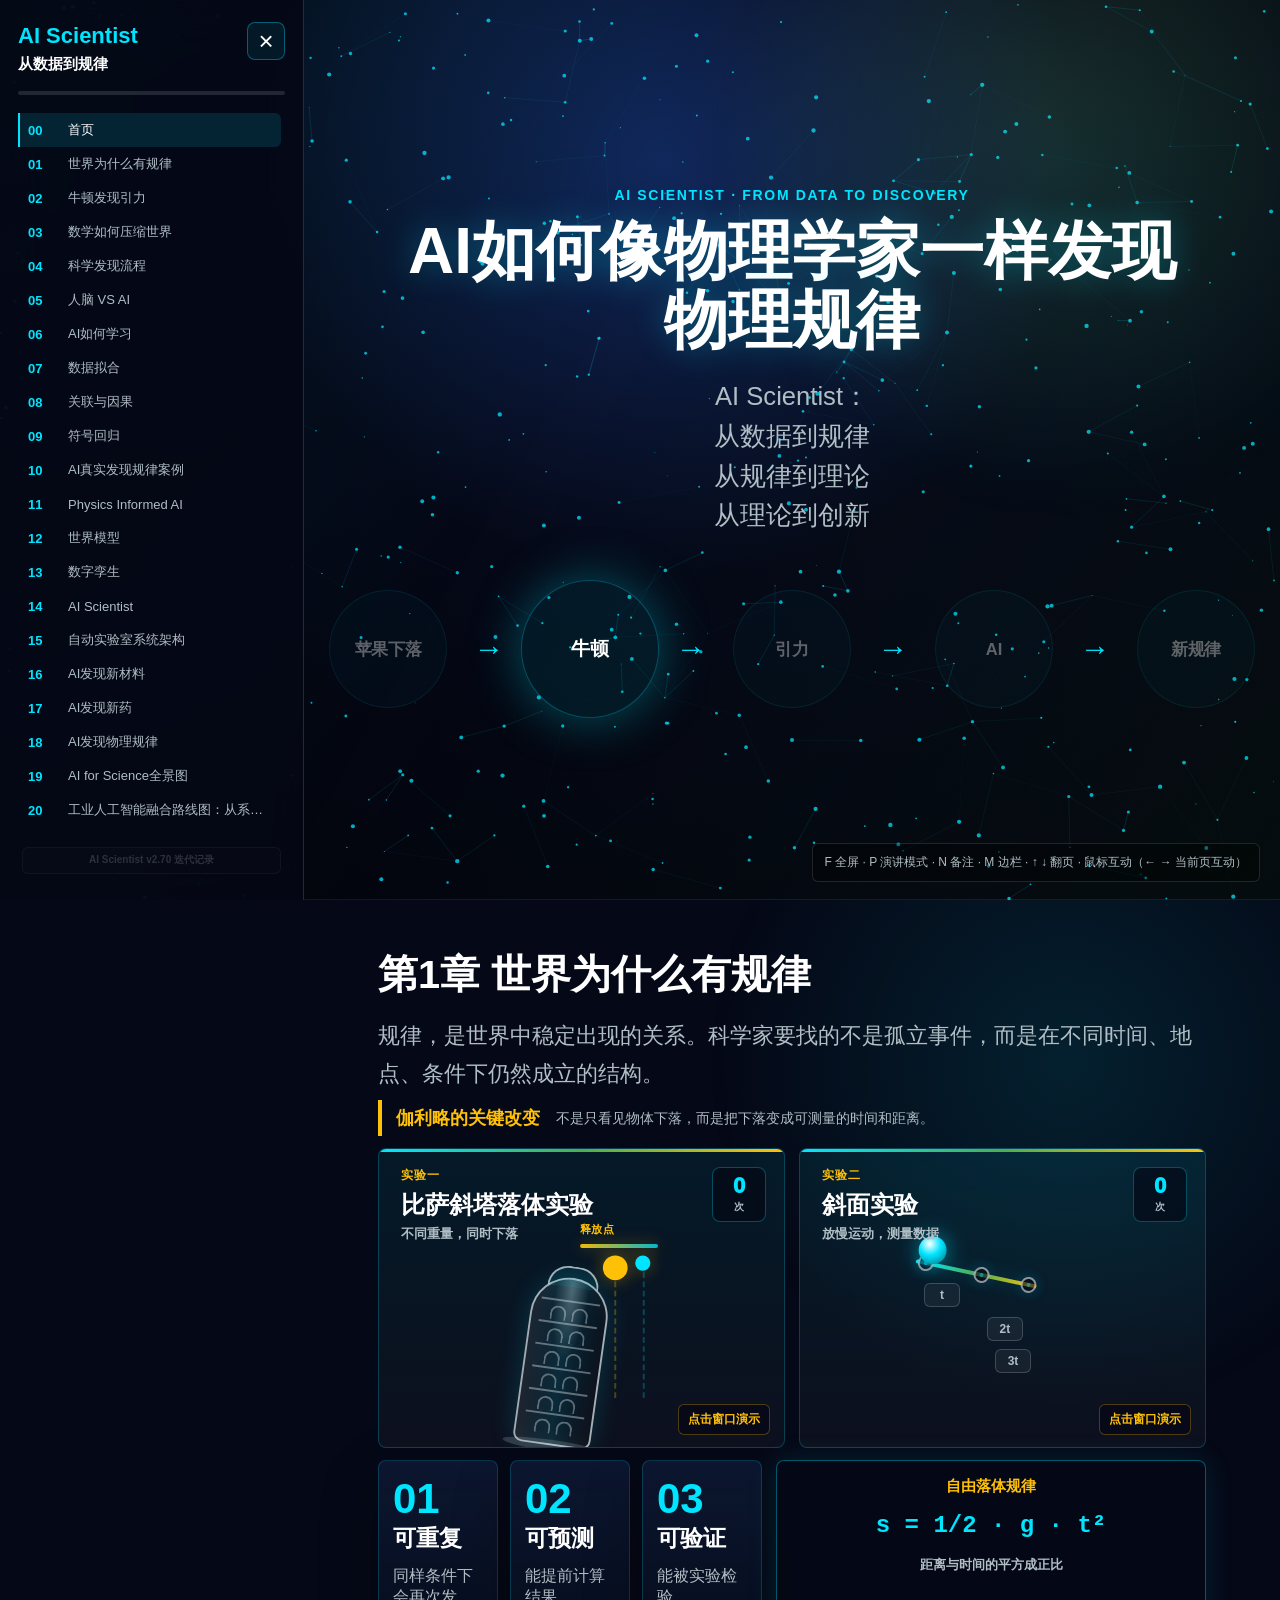
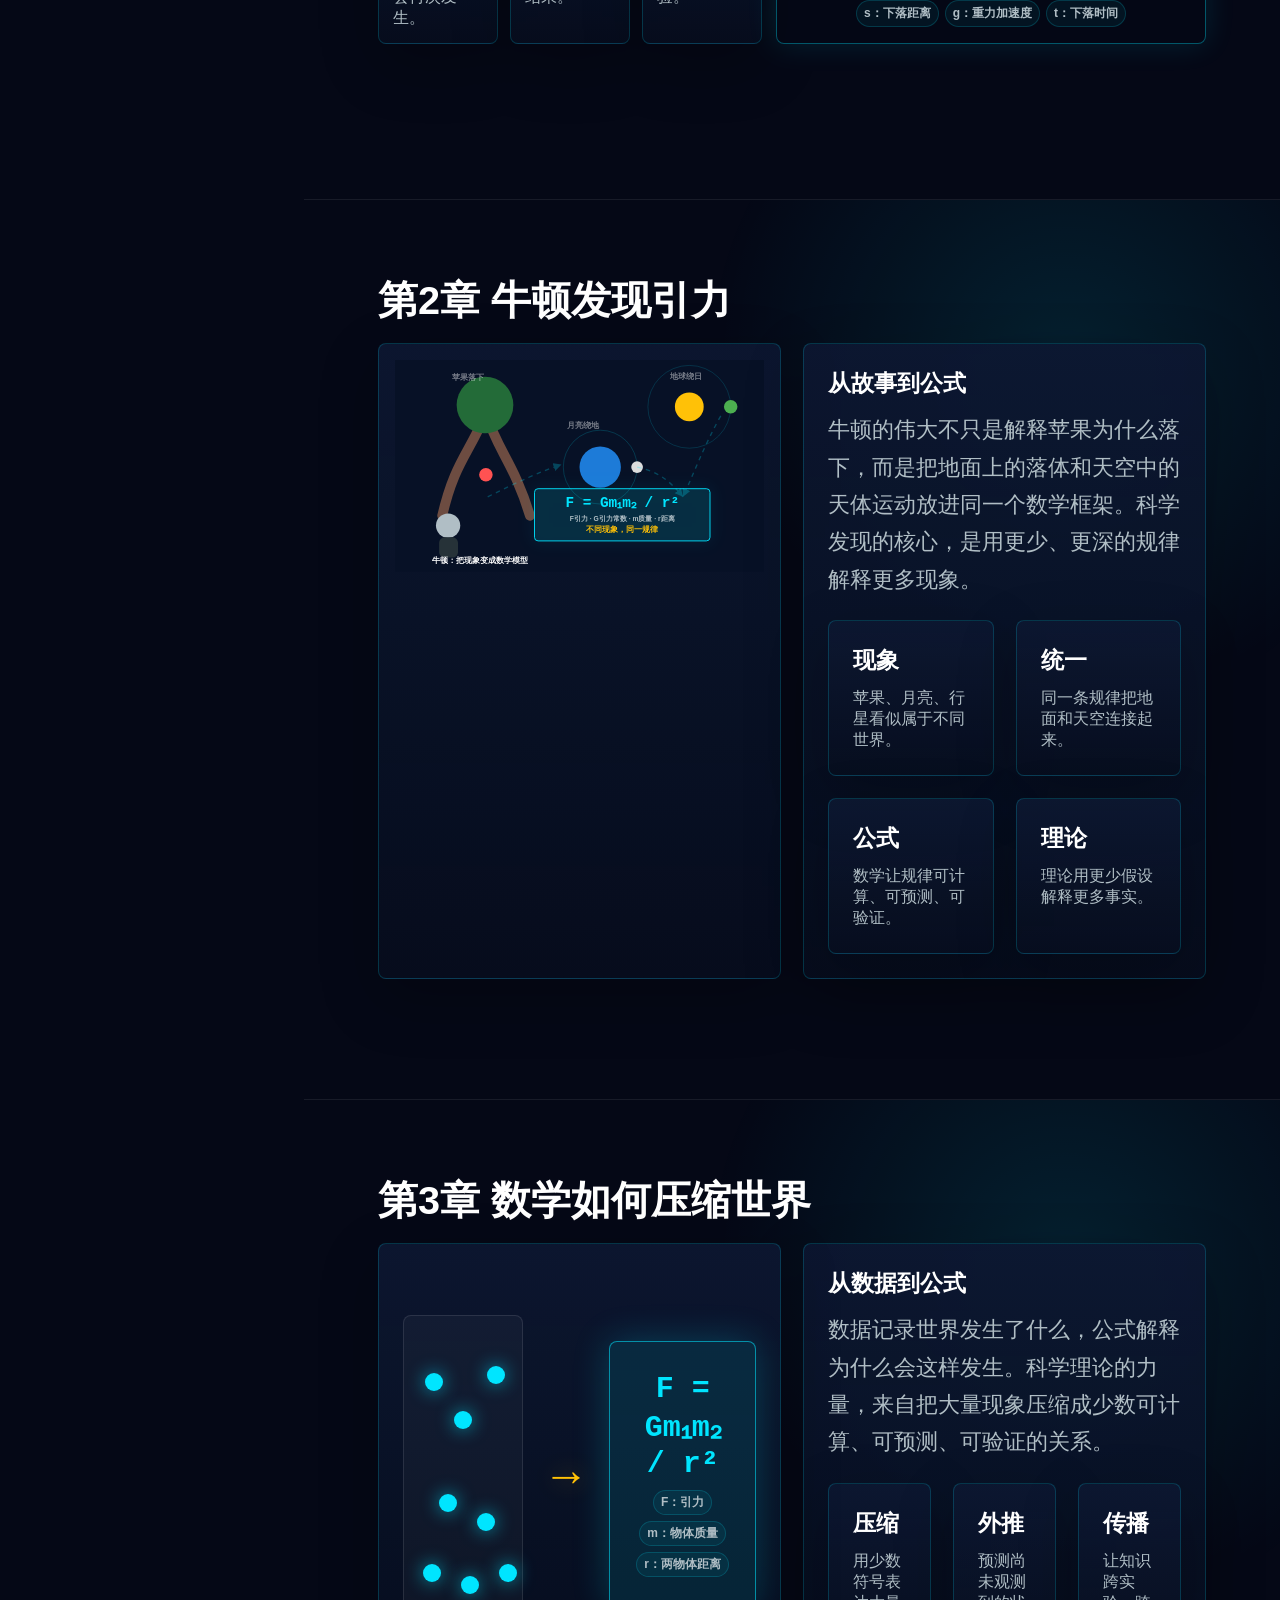
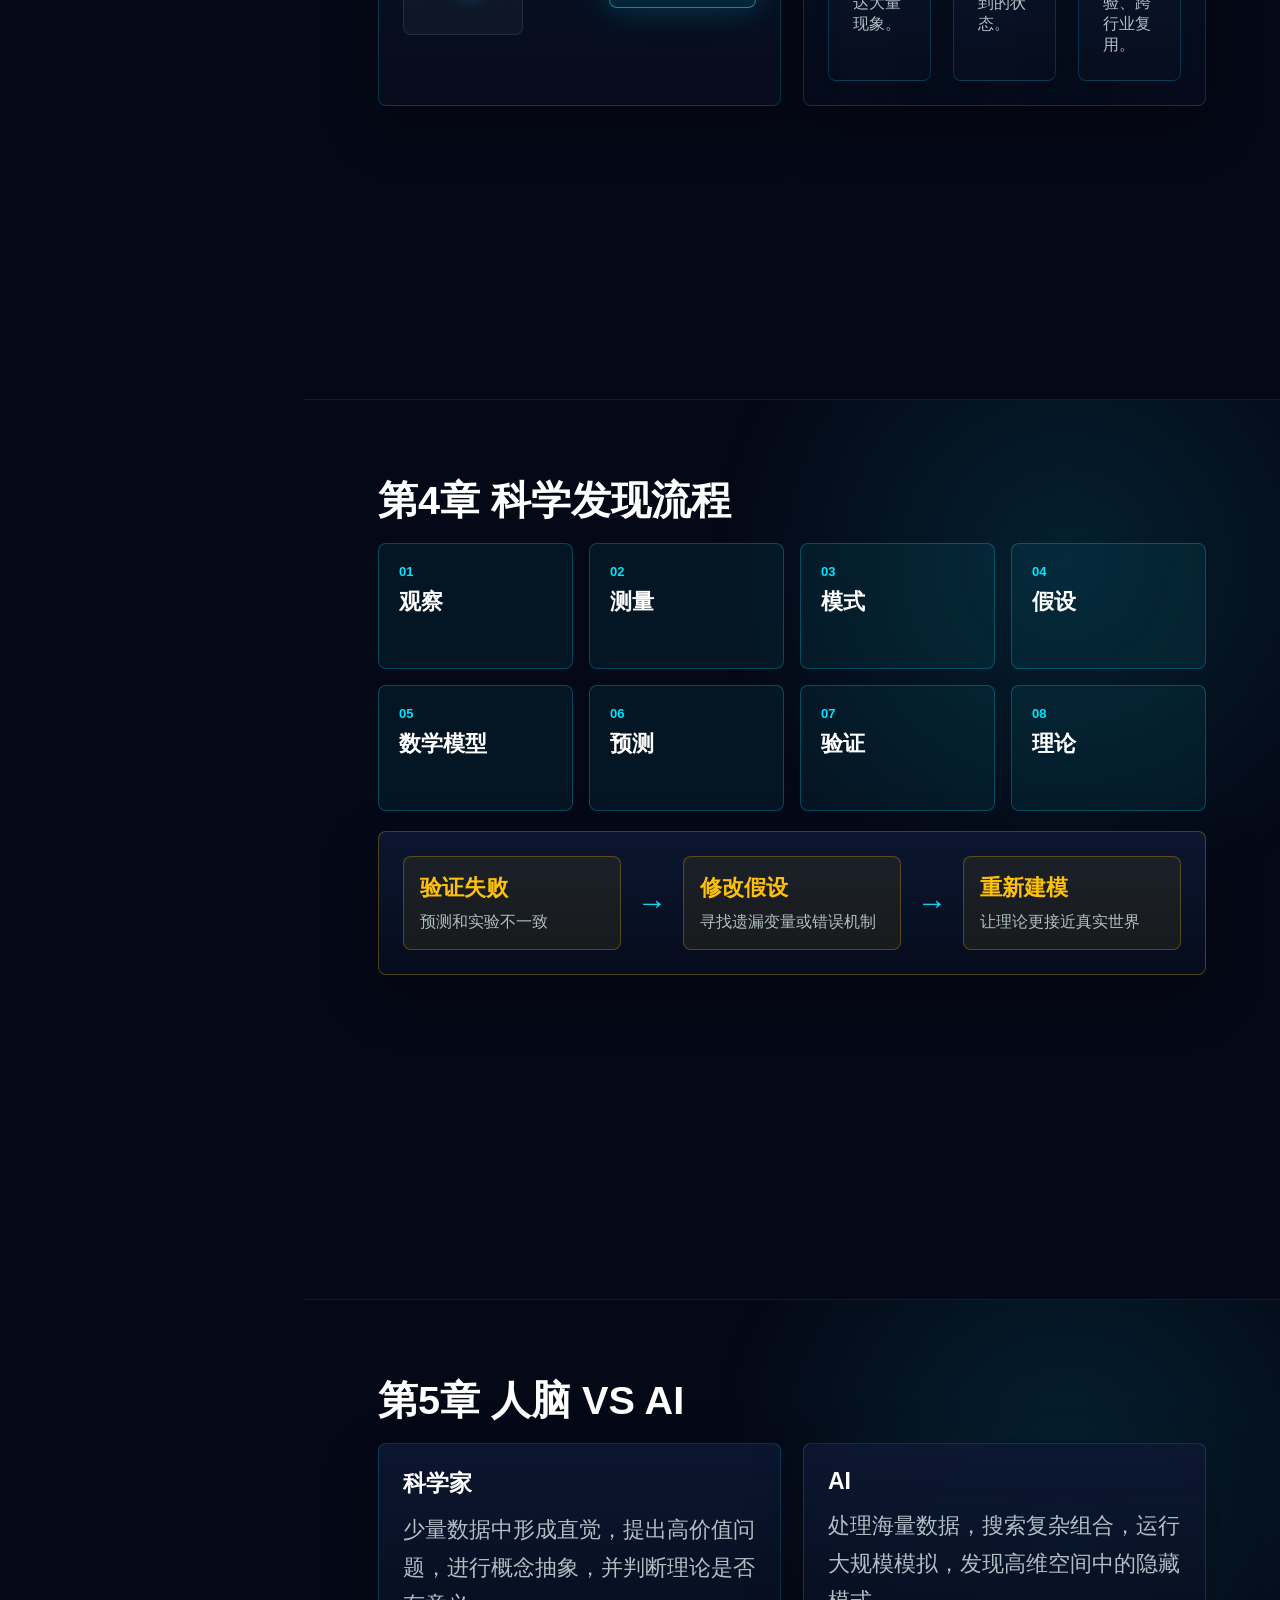
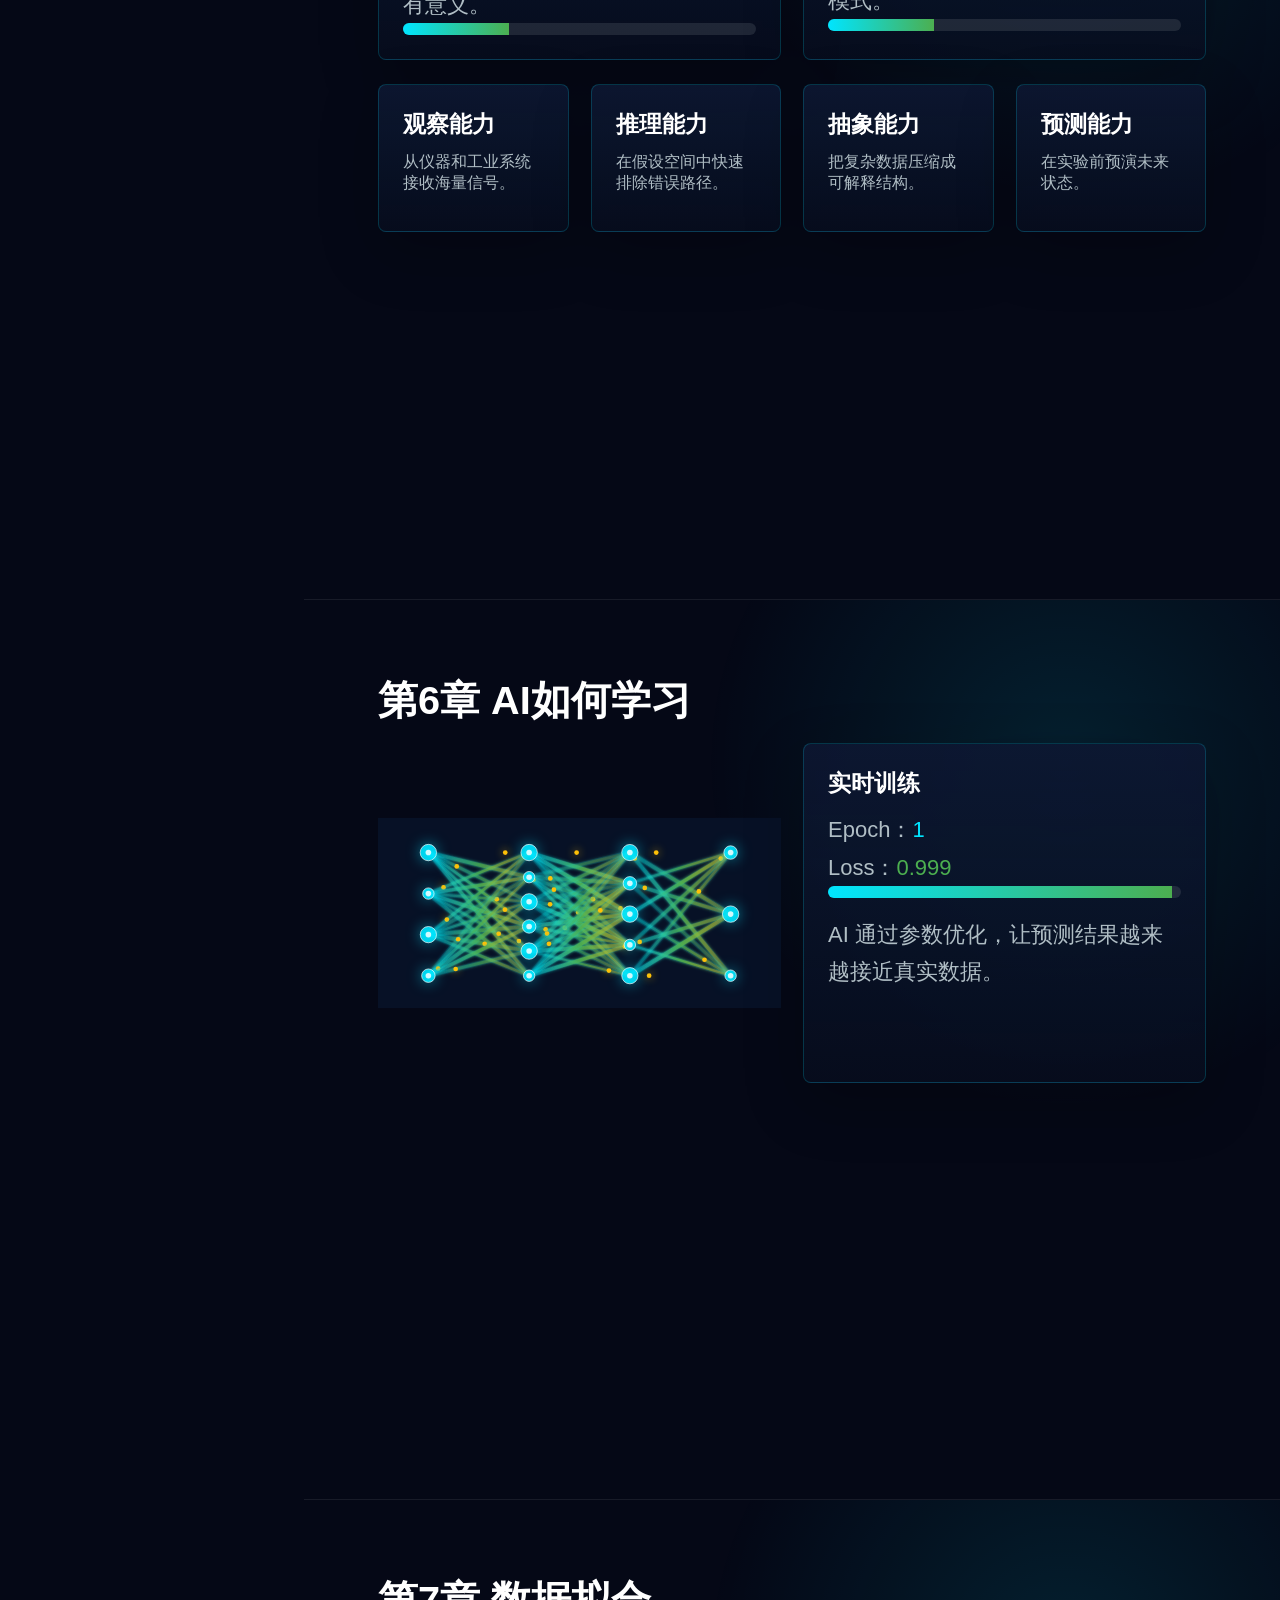
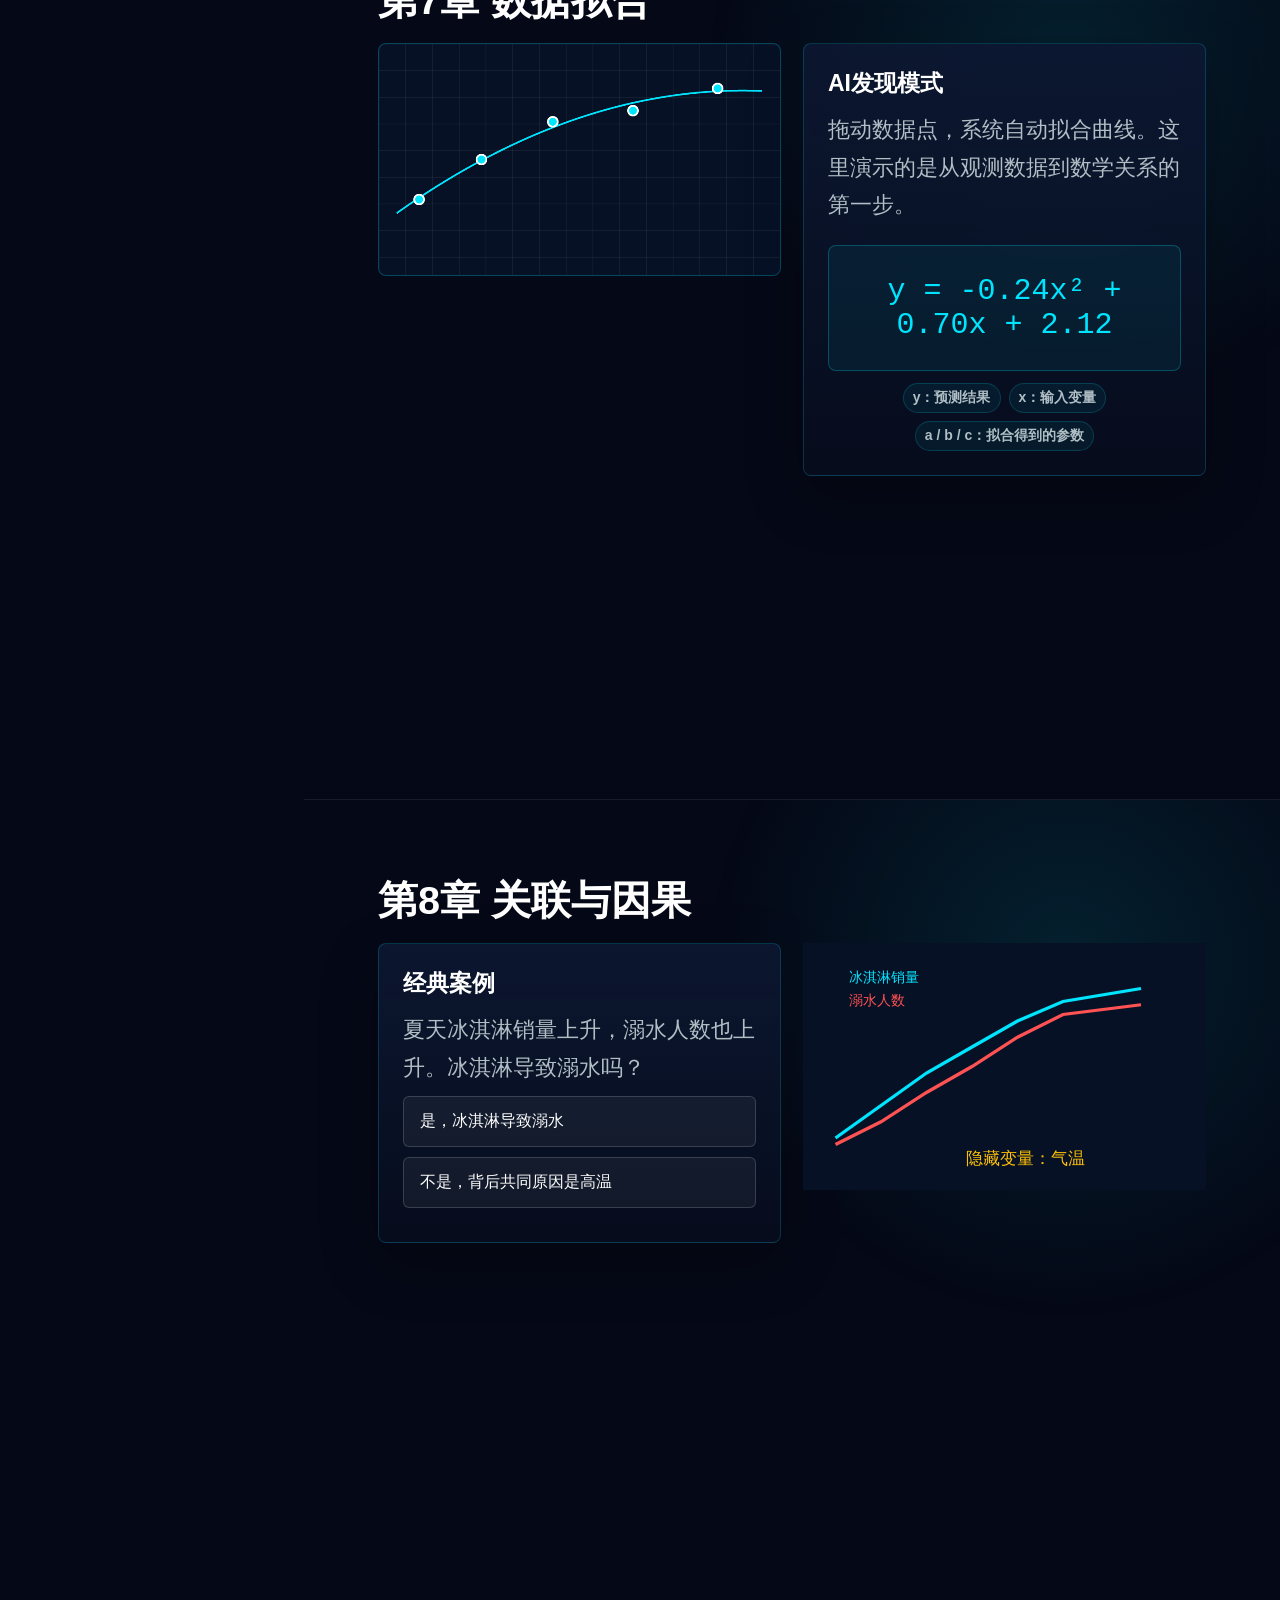
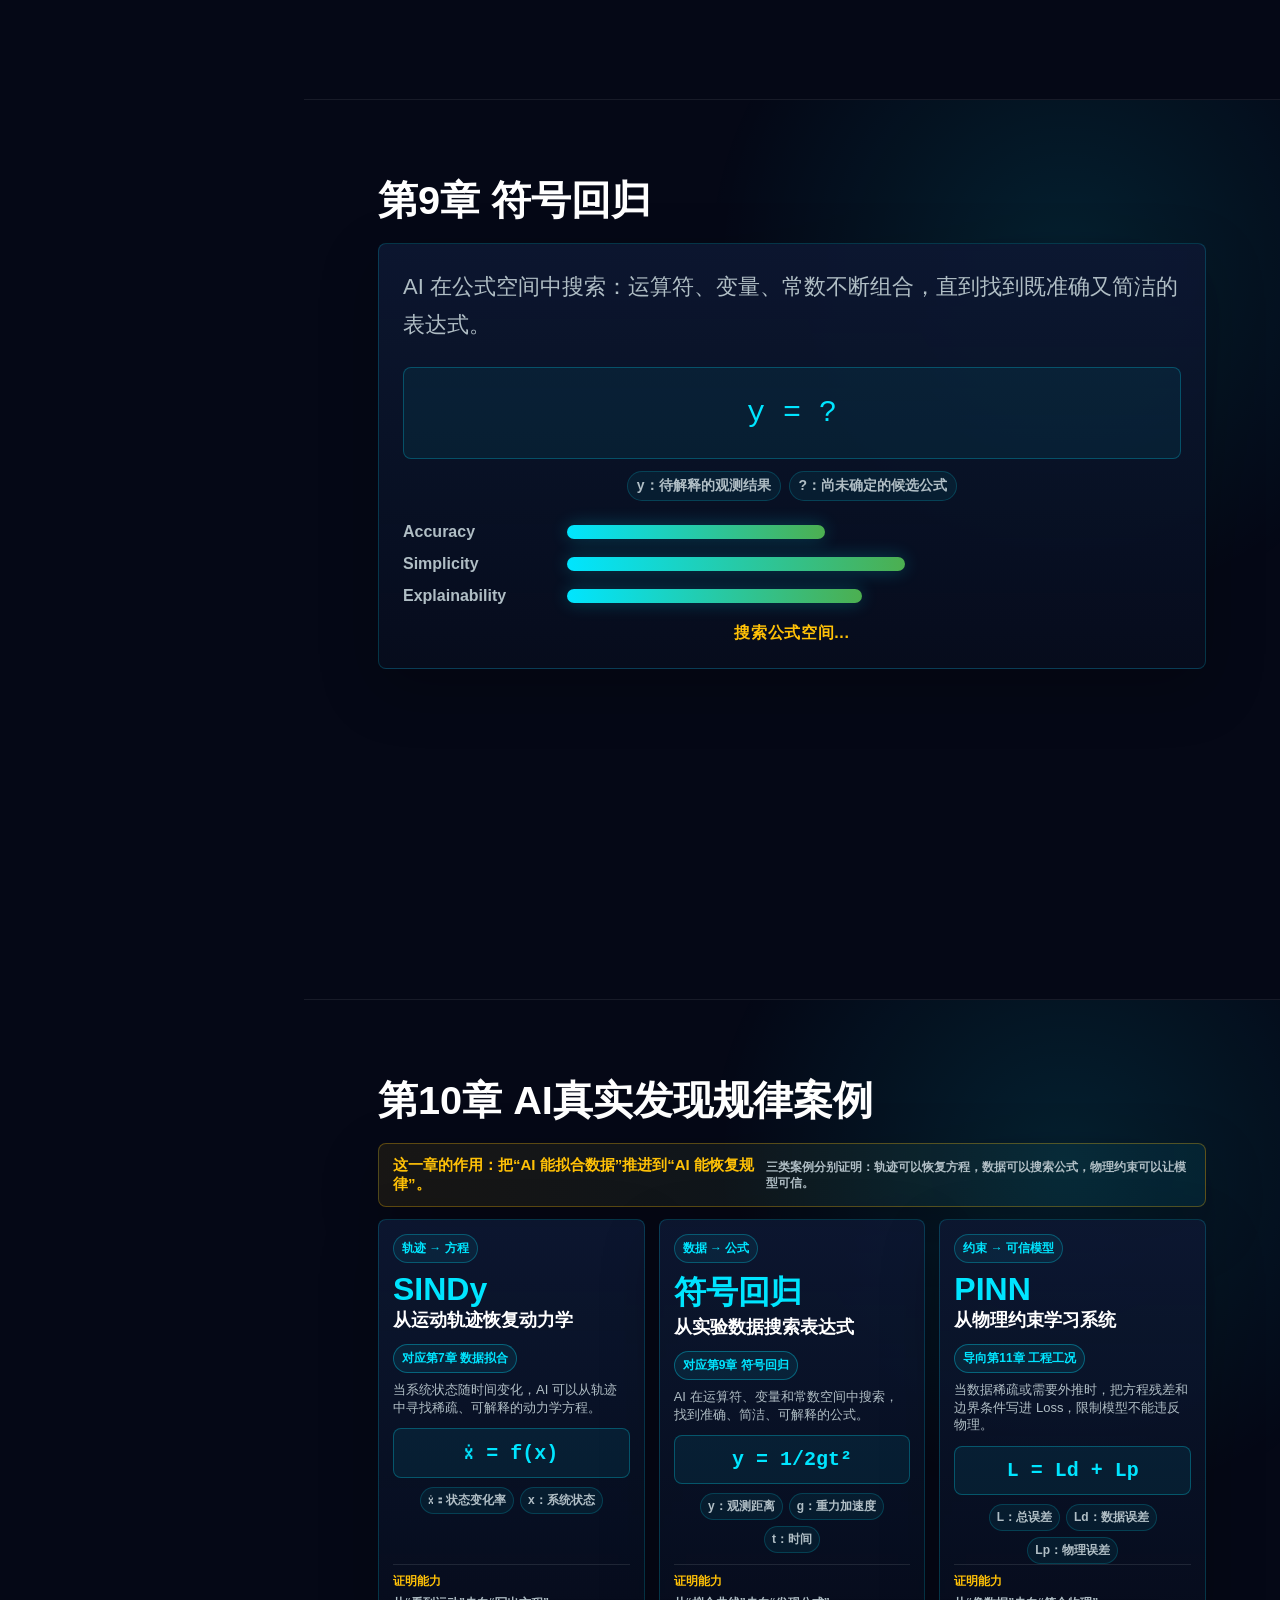
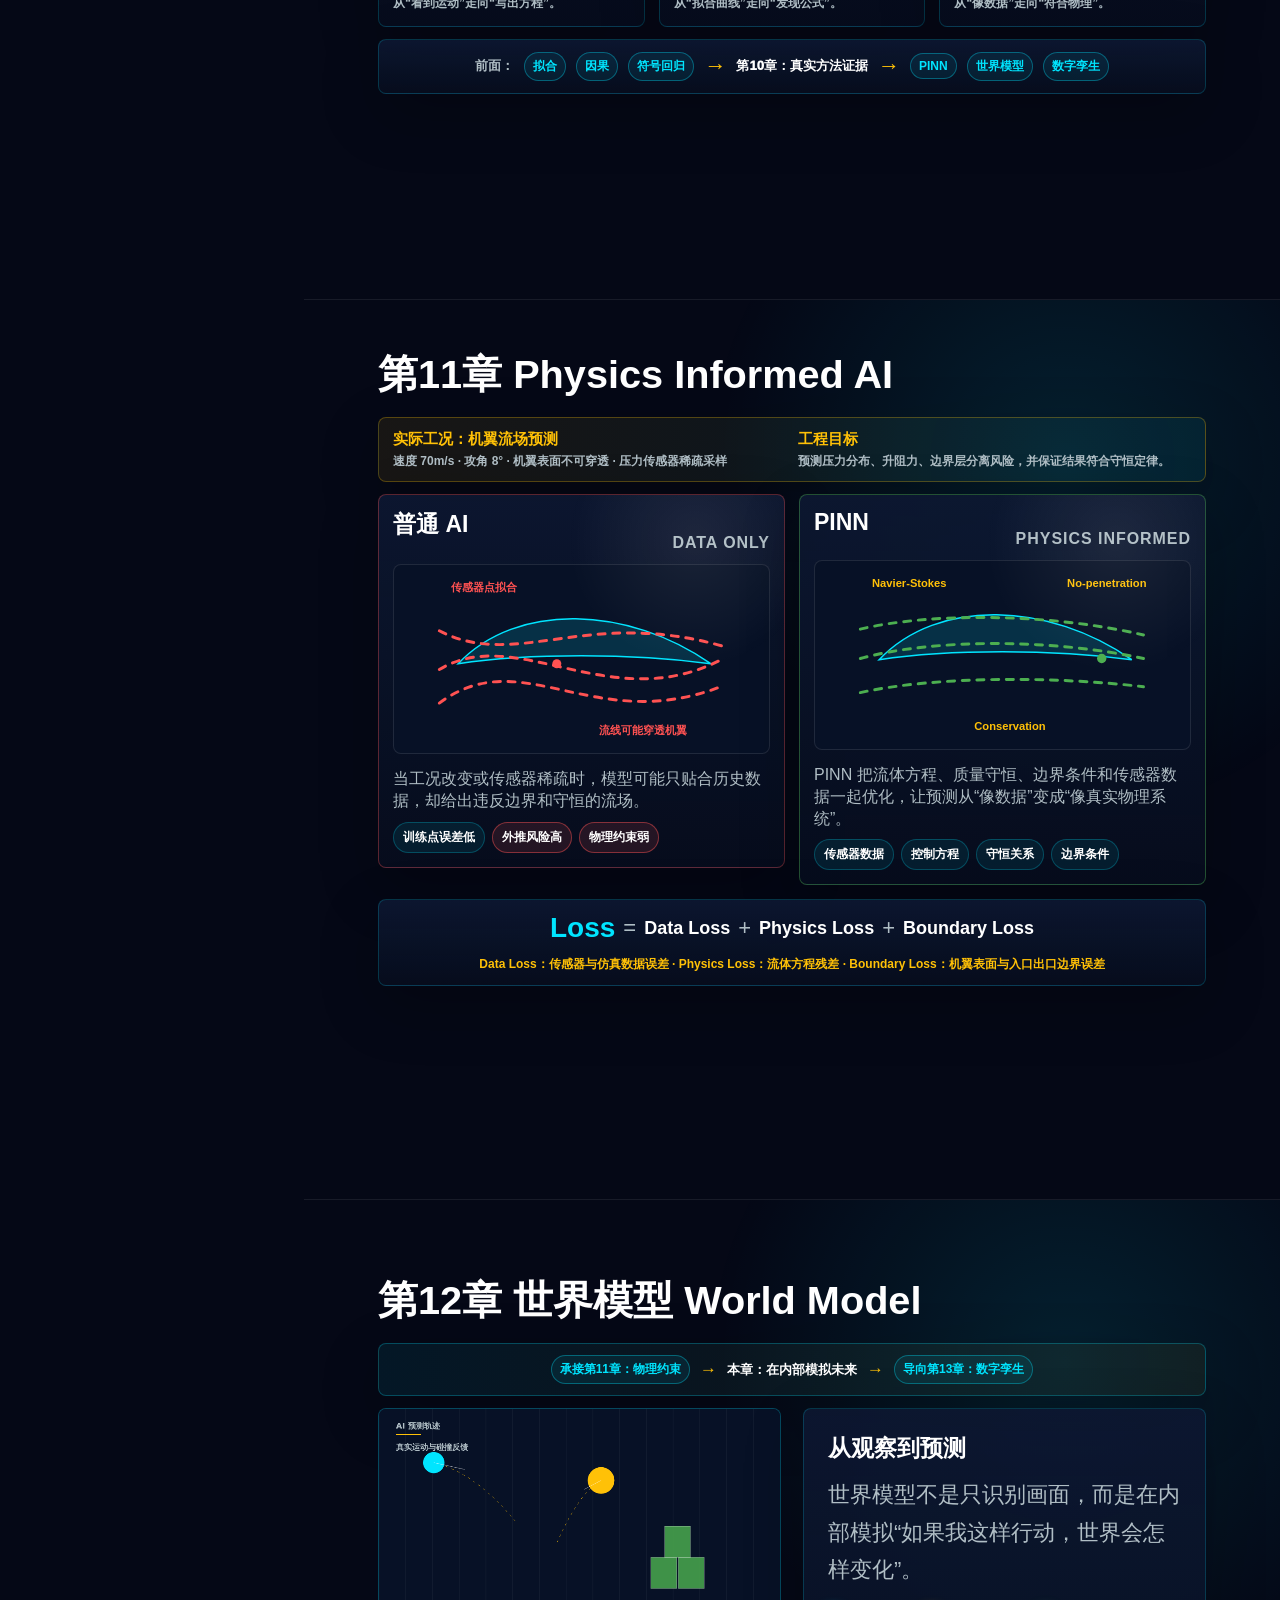
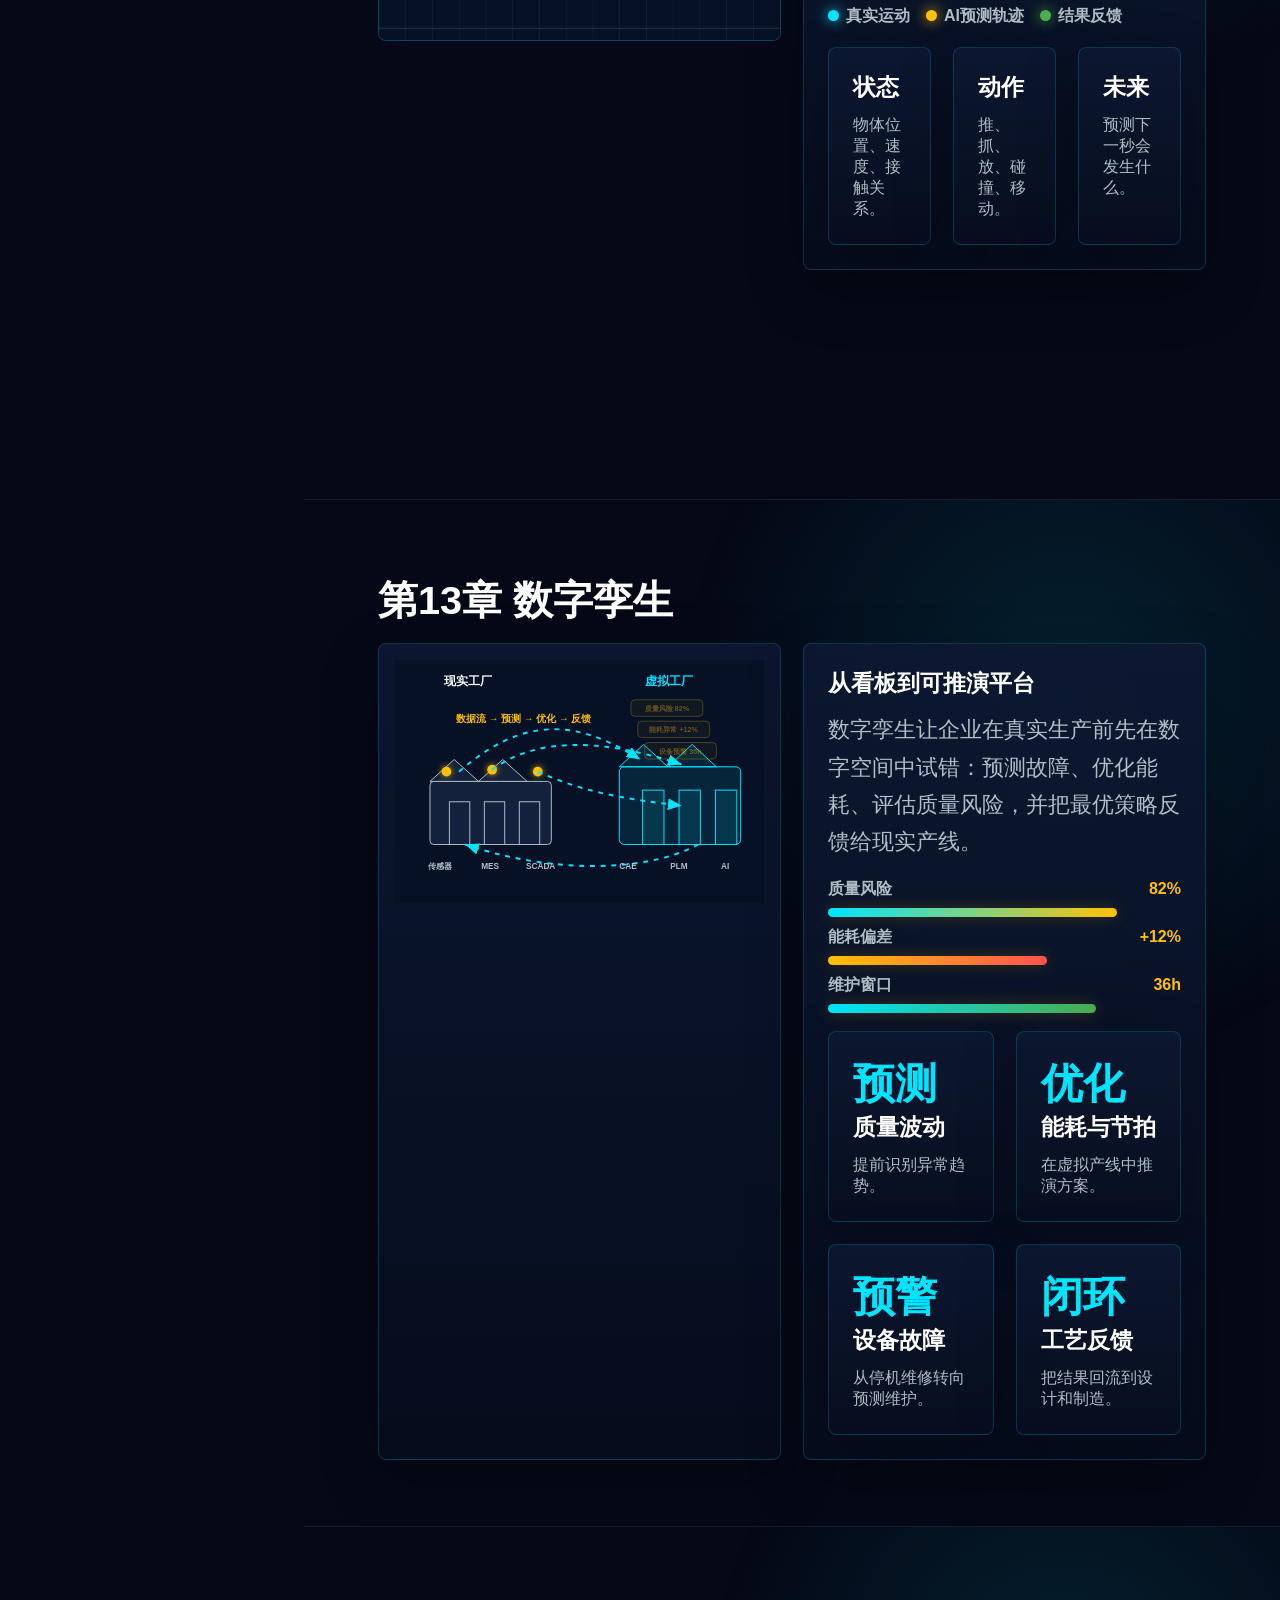
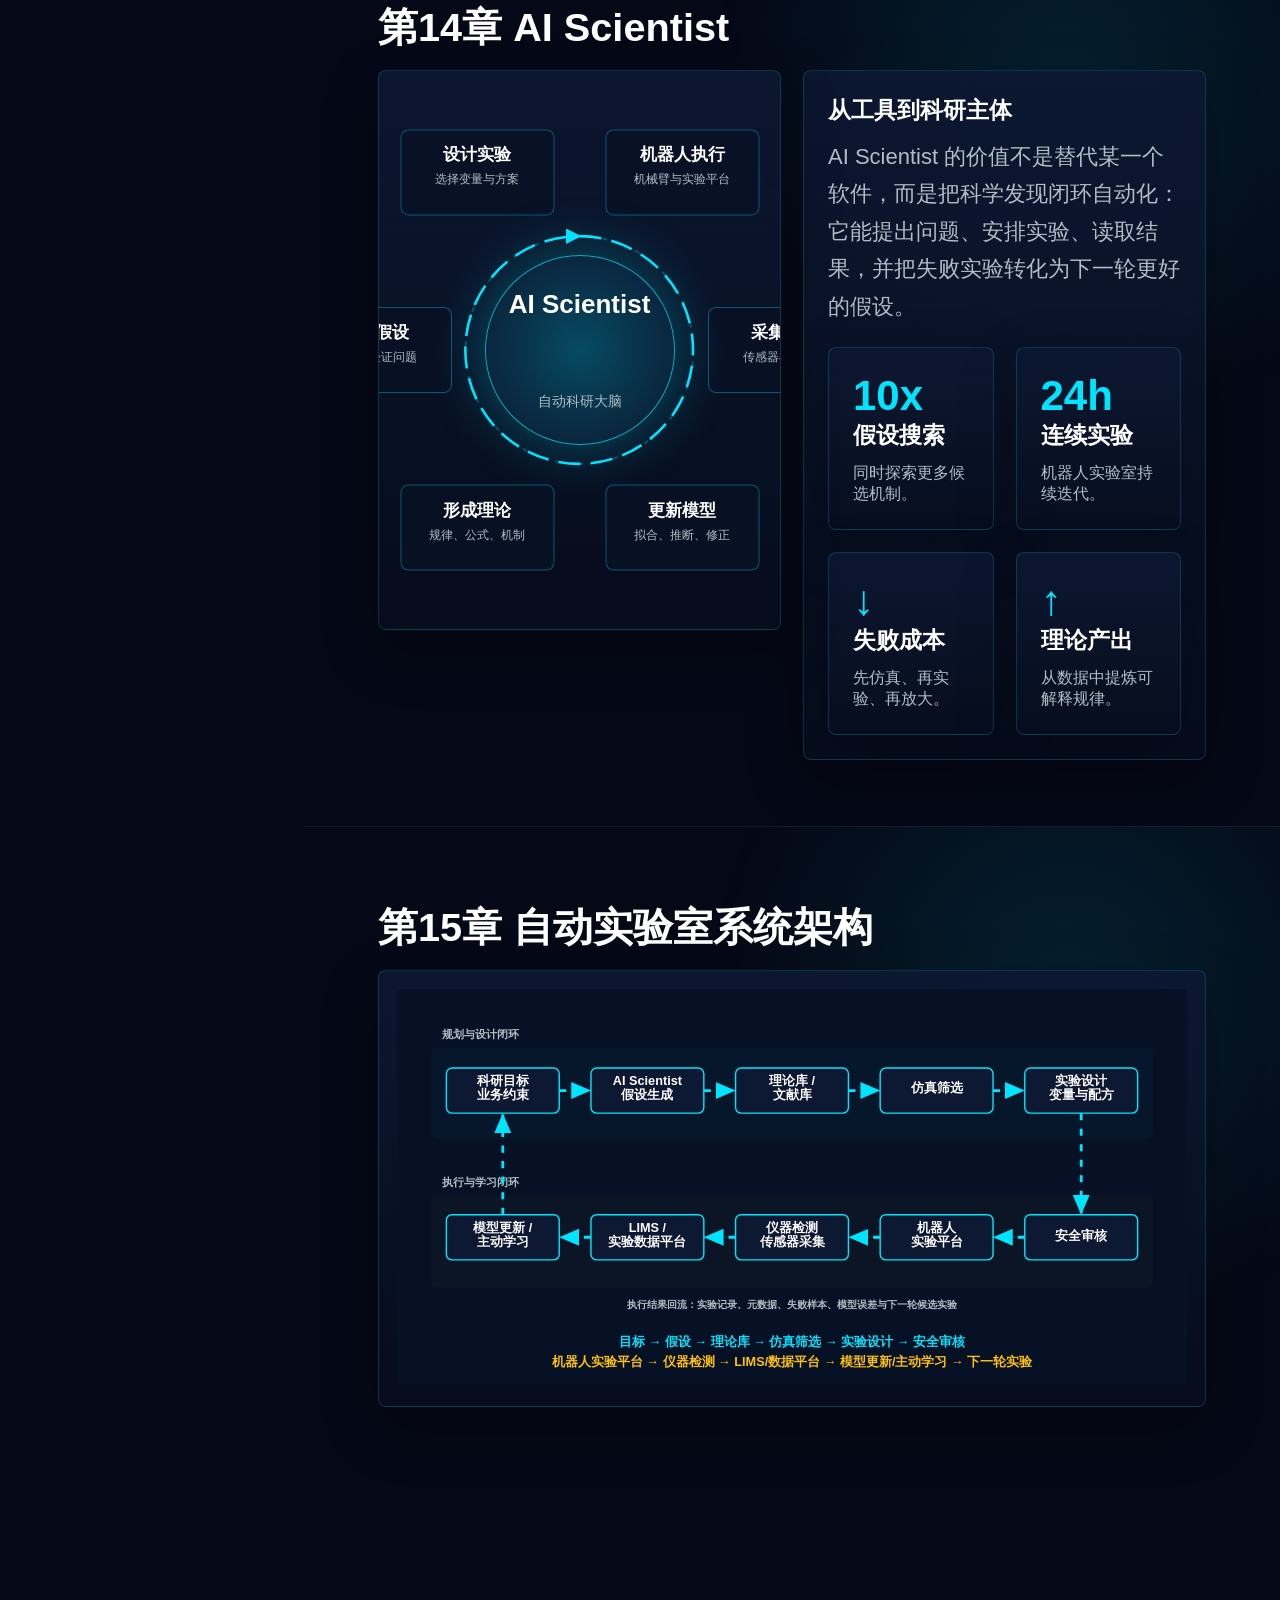
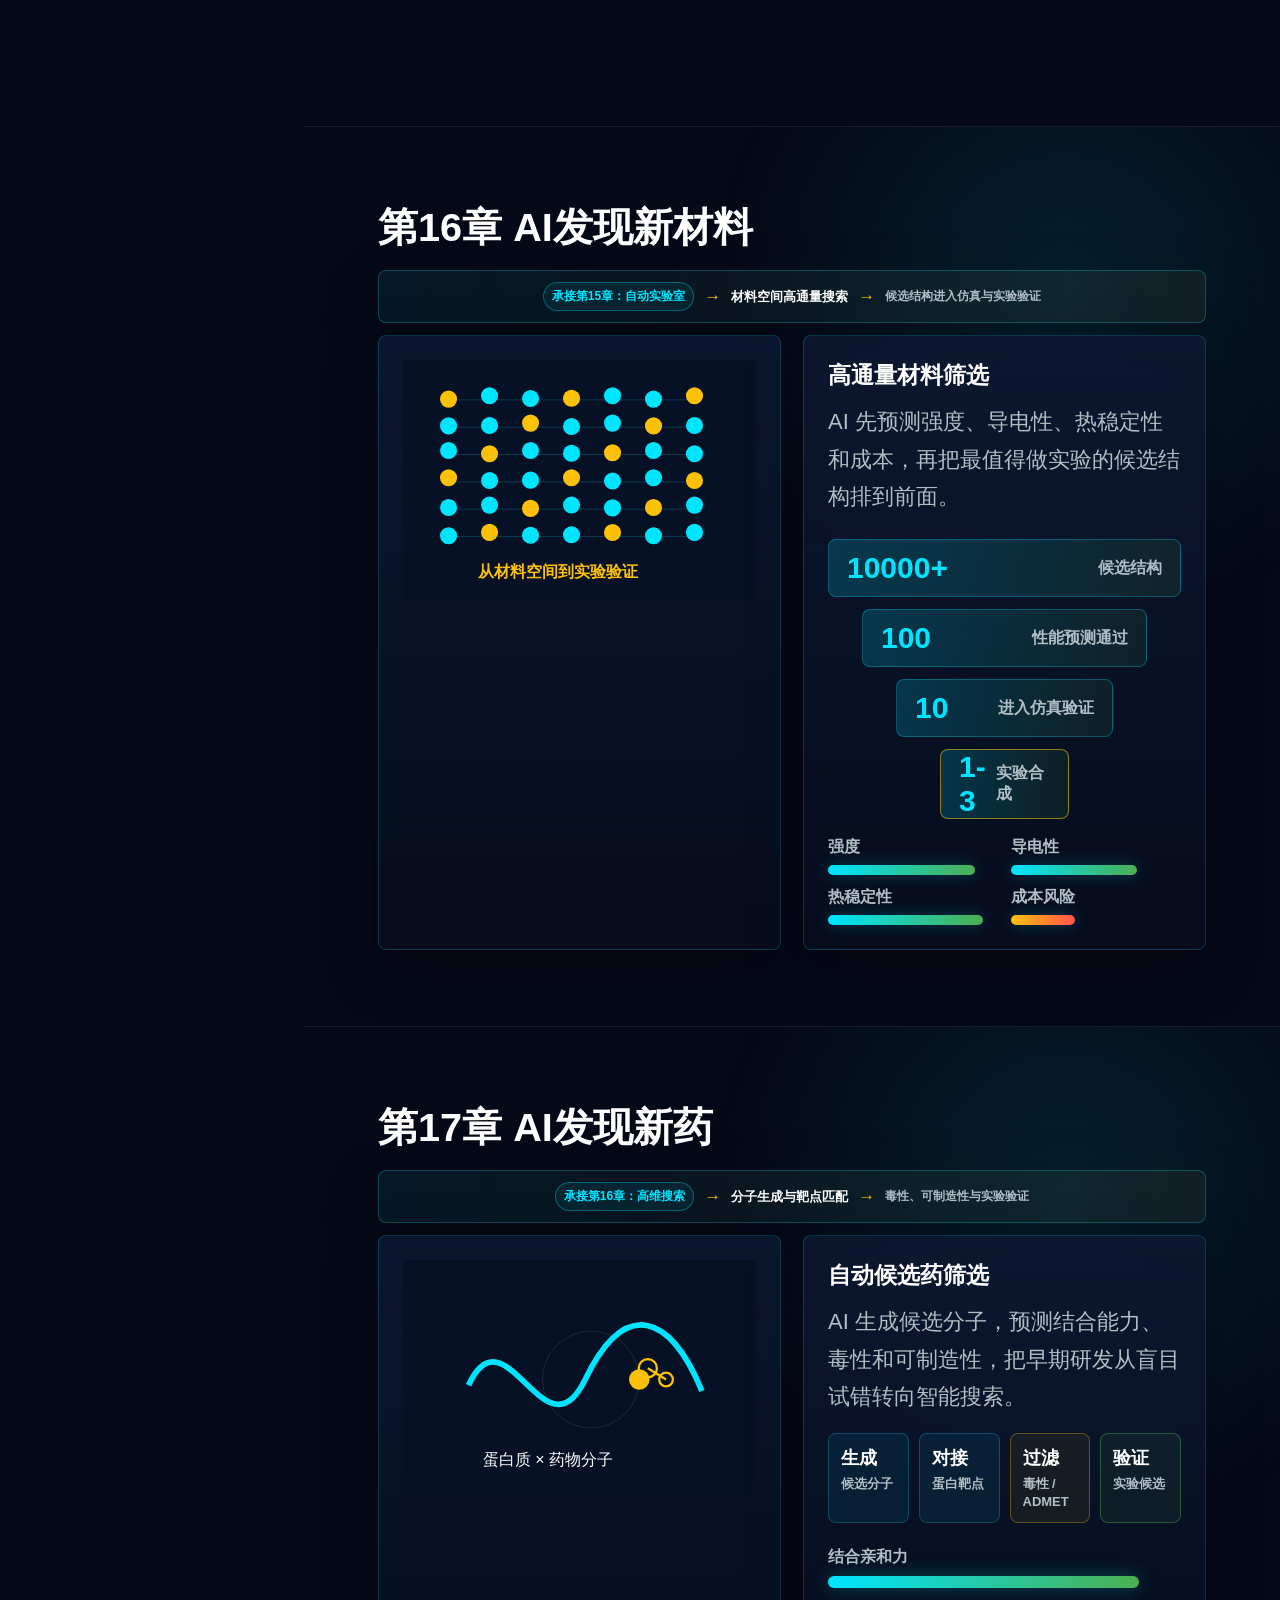
==== commit e6648d47: "Update presenter remote keyboard hints" ====
--- a/index.html
+++ b/index.html
@@ -31,7 +31,7 @@
     <div id="notesContent"></div>
   </aside>
 
-  <div class="control-hint">F 全屏 · P 演讲模式 · N 备注 · M 边栏 · ← → 翻页 · 鼠标互动</div>
+  <div class="control-hint">F 全屏 · P 演讲模式 · N 备注 · M 边栏 · ↑ ↓ 翻页 · 鼠标互动（← → 当前页互动）</div>
 
   <script src="js/content.js"></script>
   <script src="js/app.js"></script>
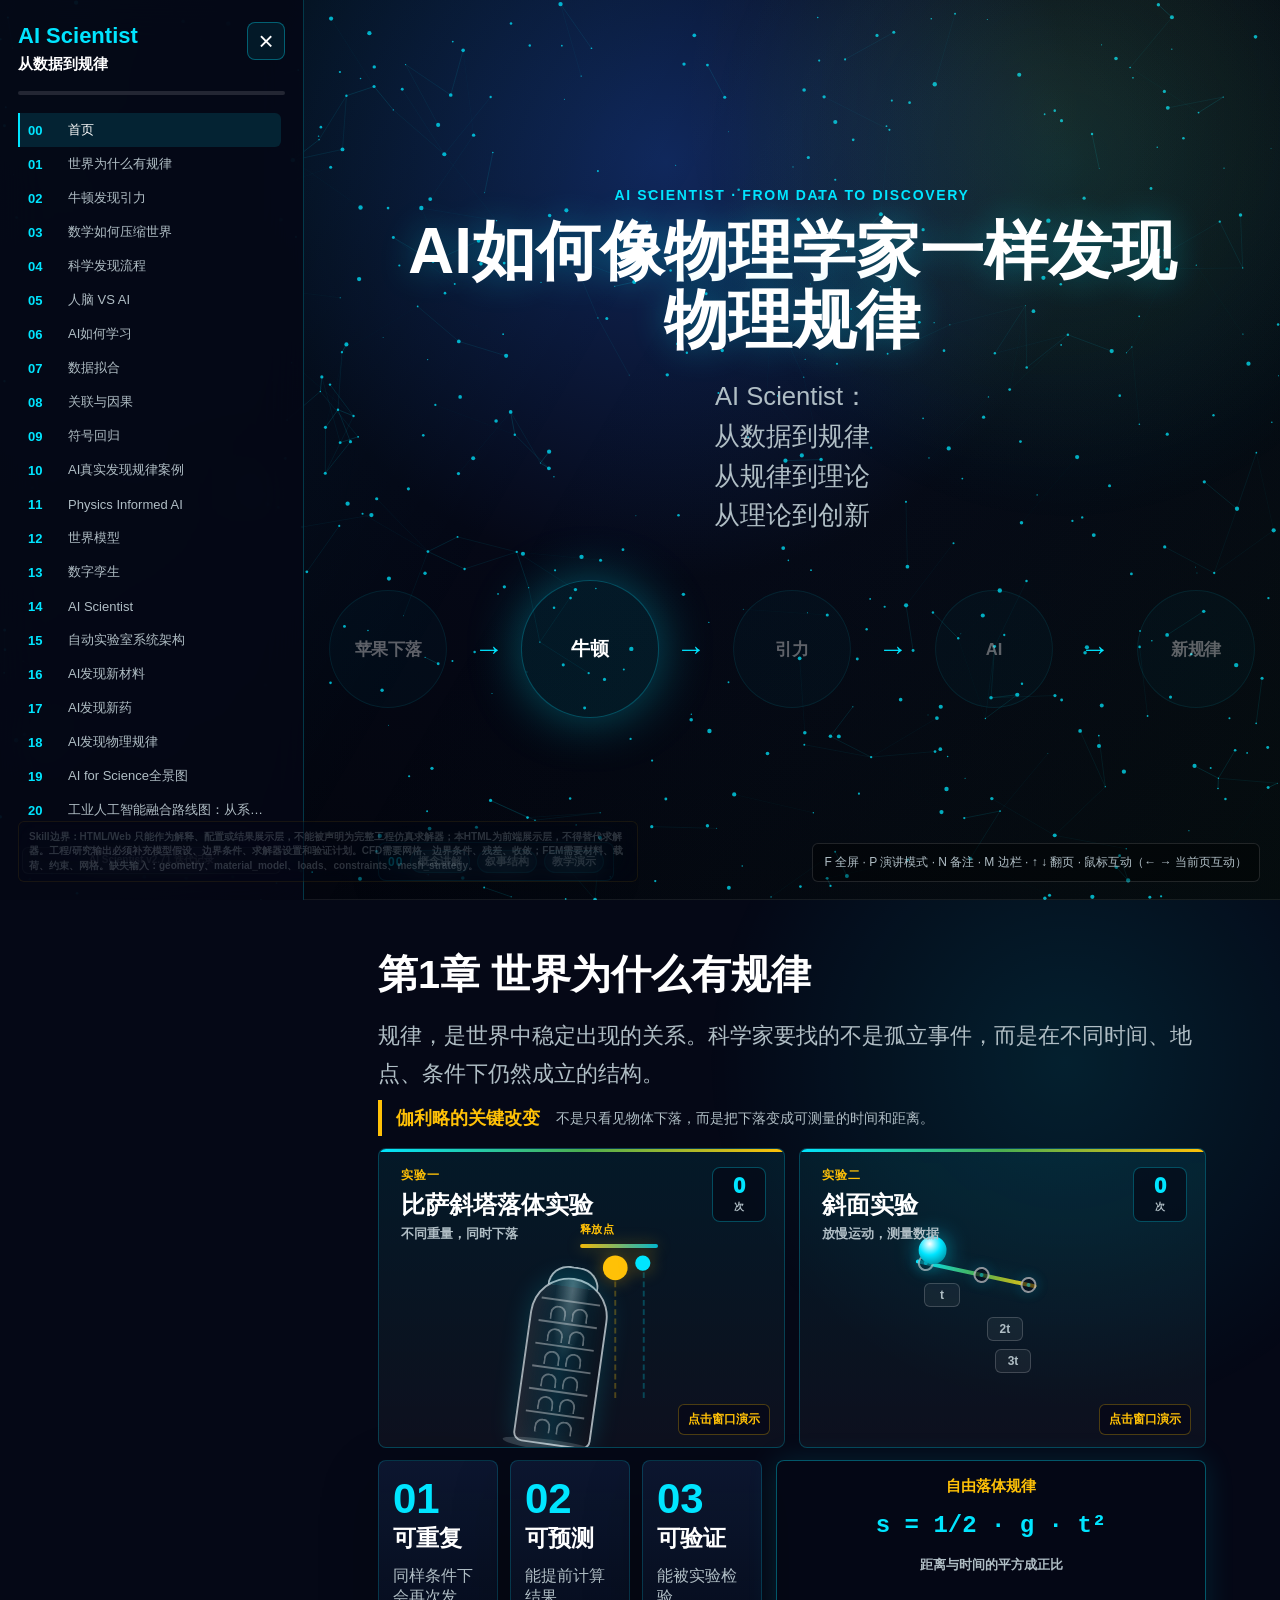
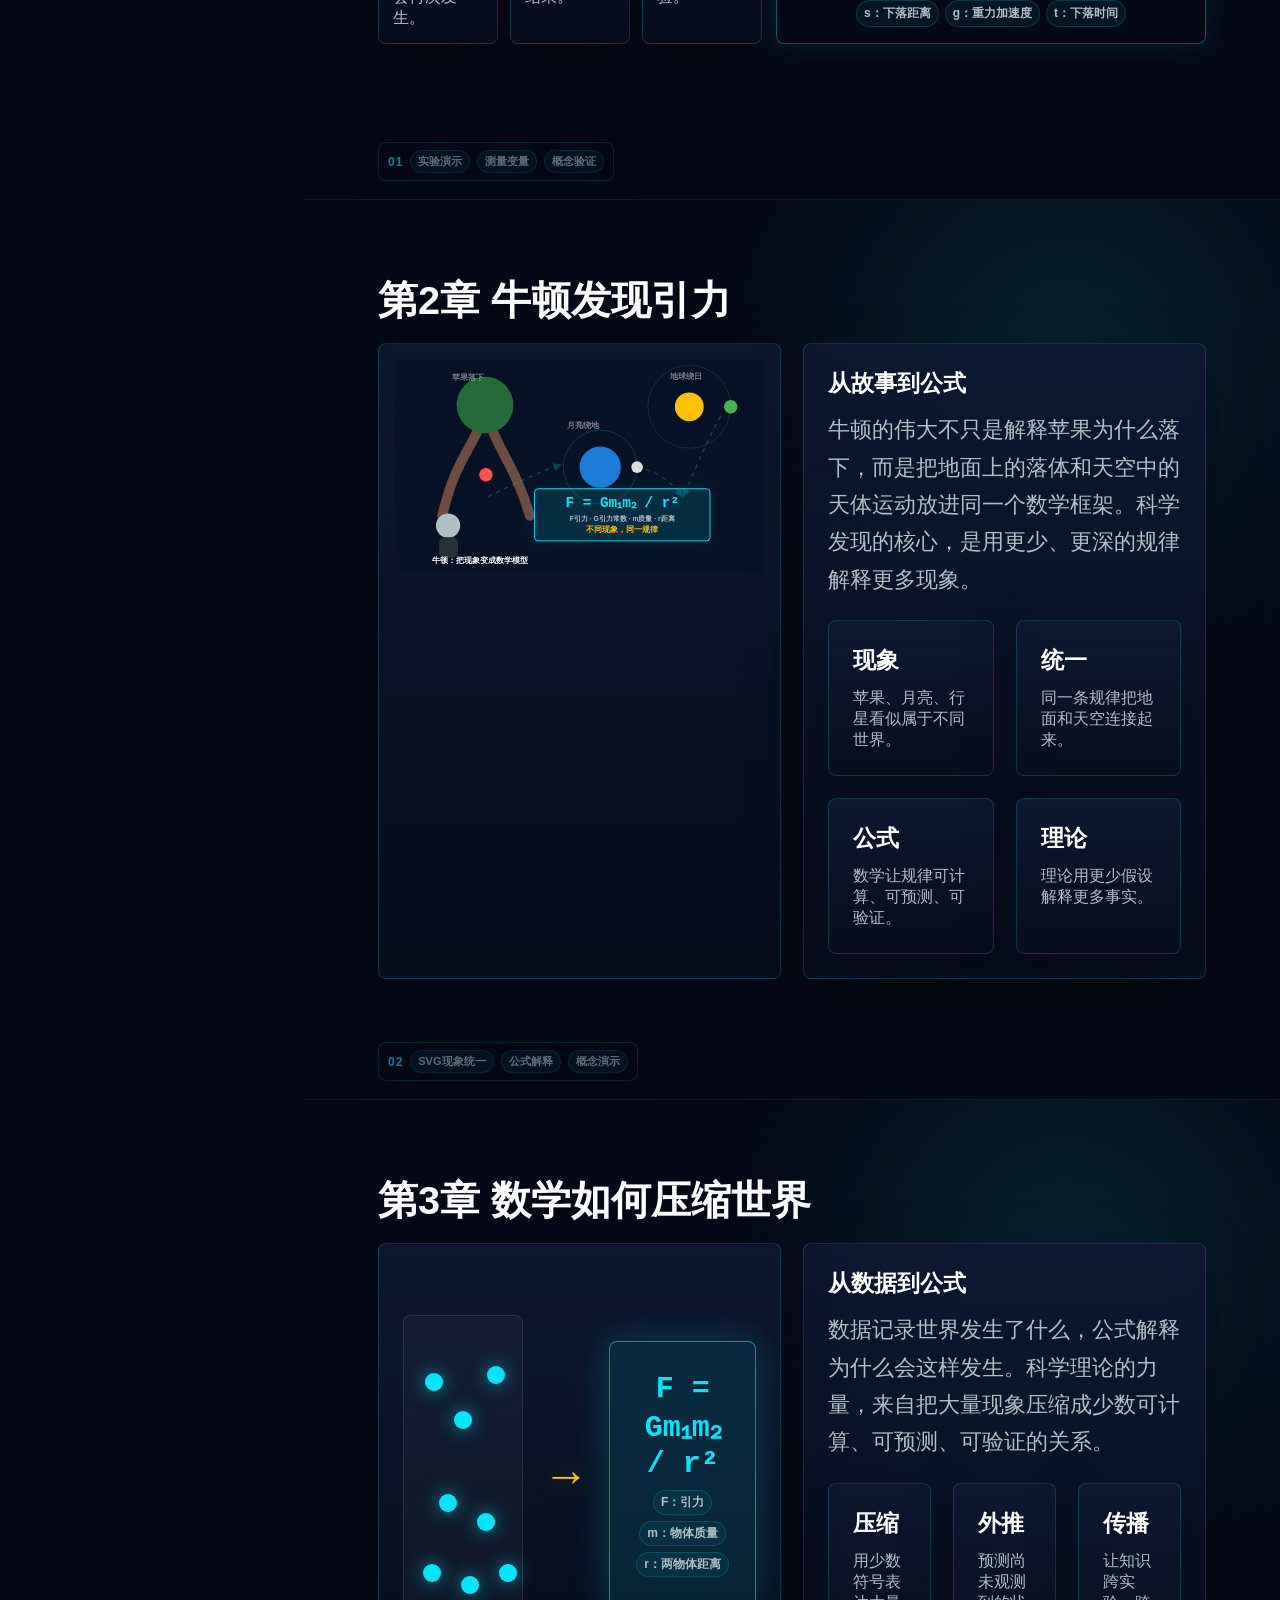
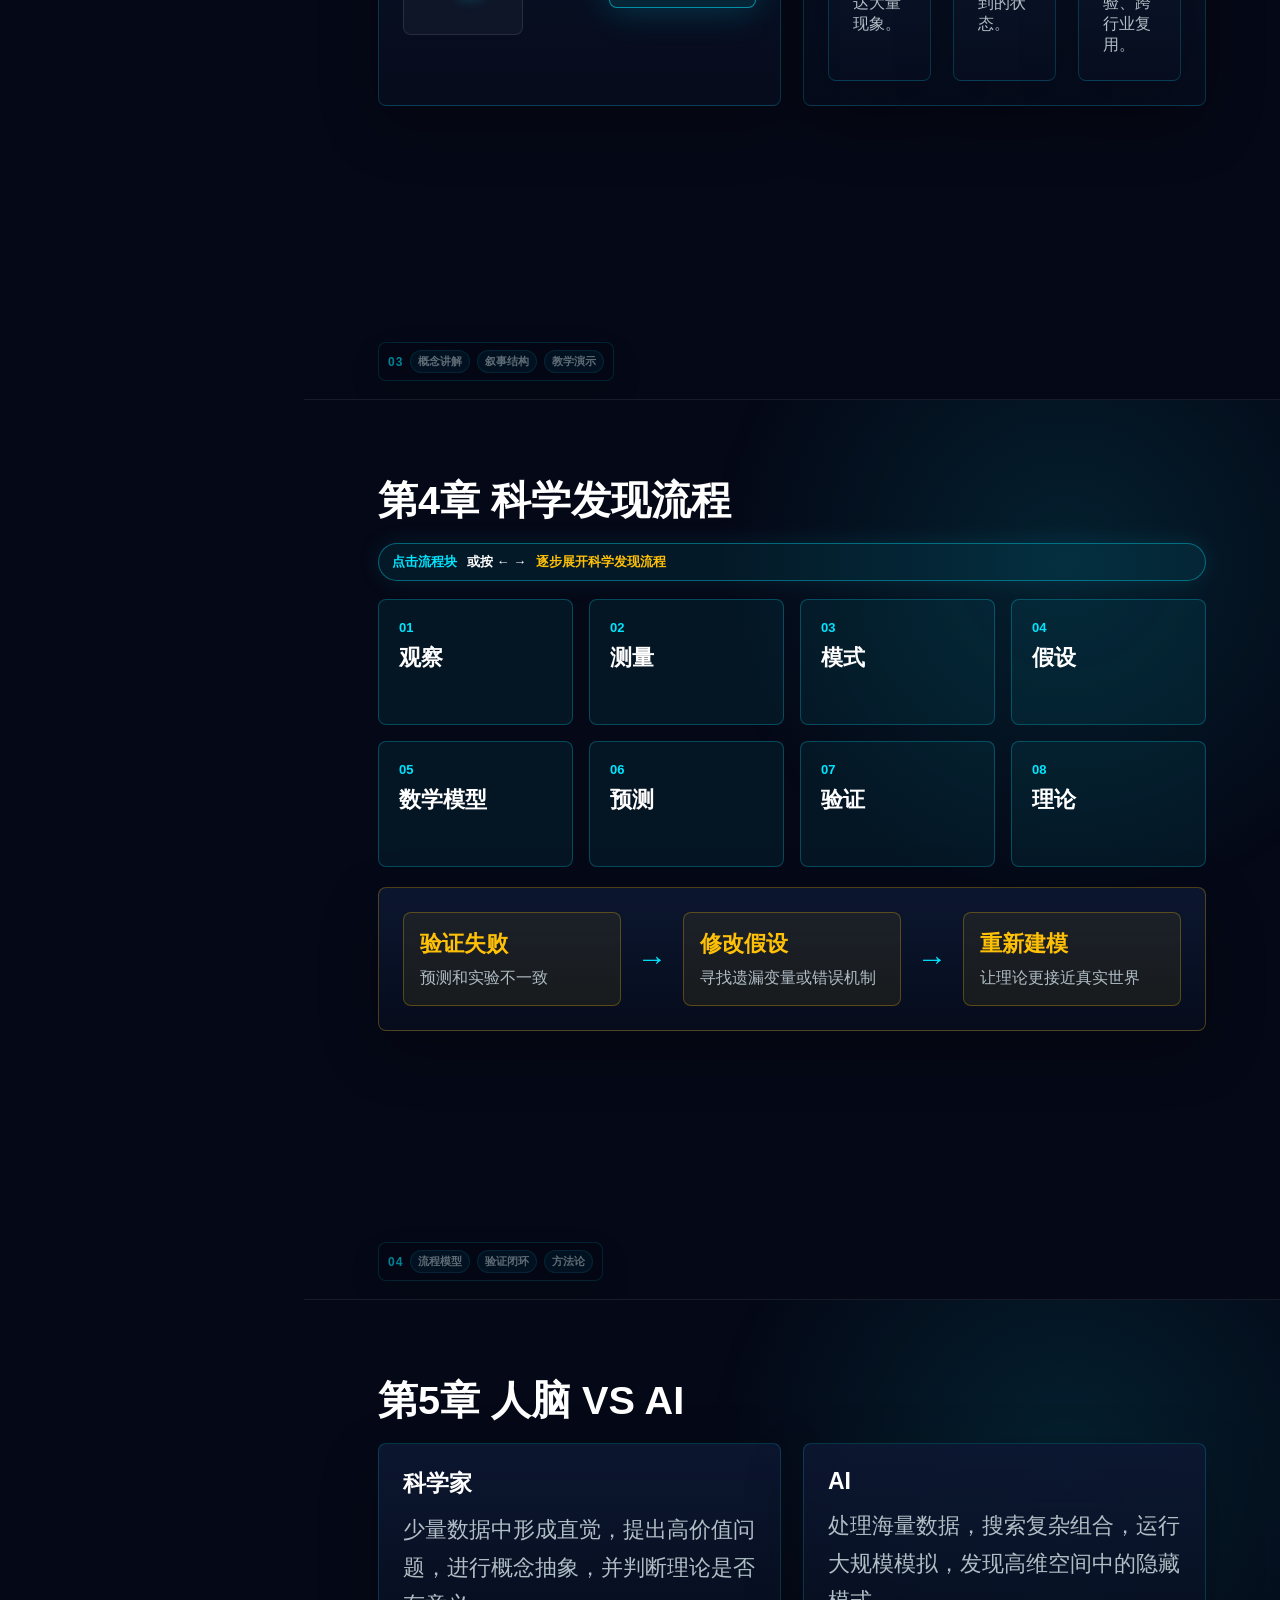
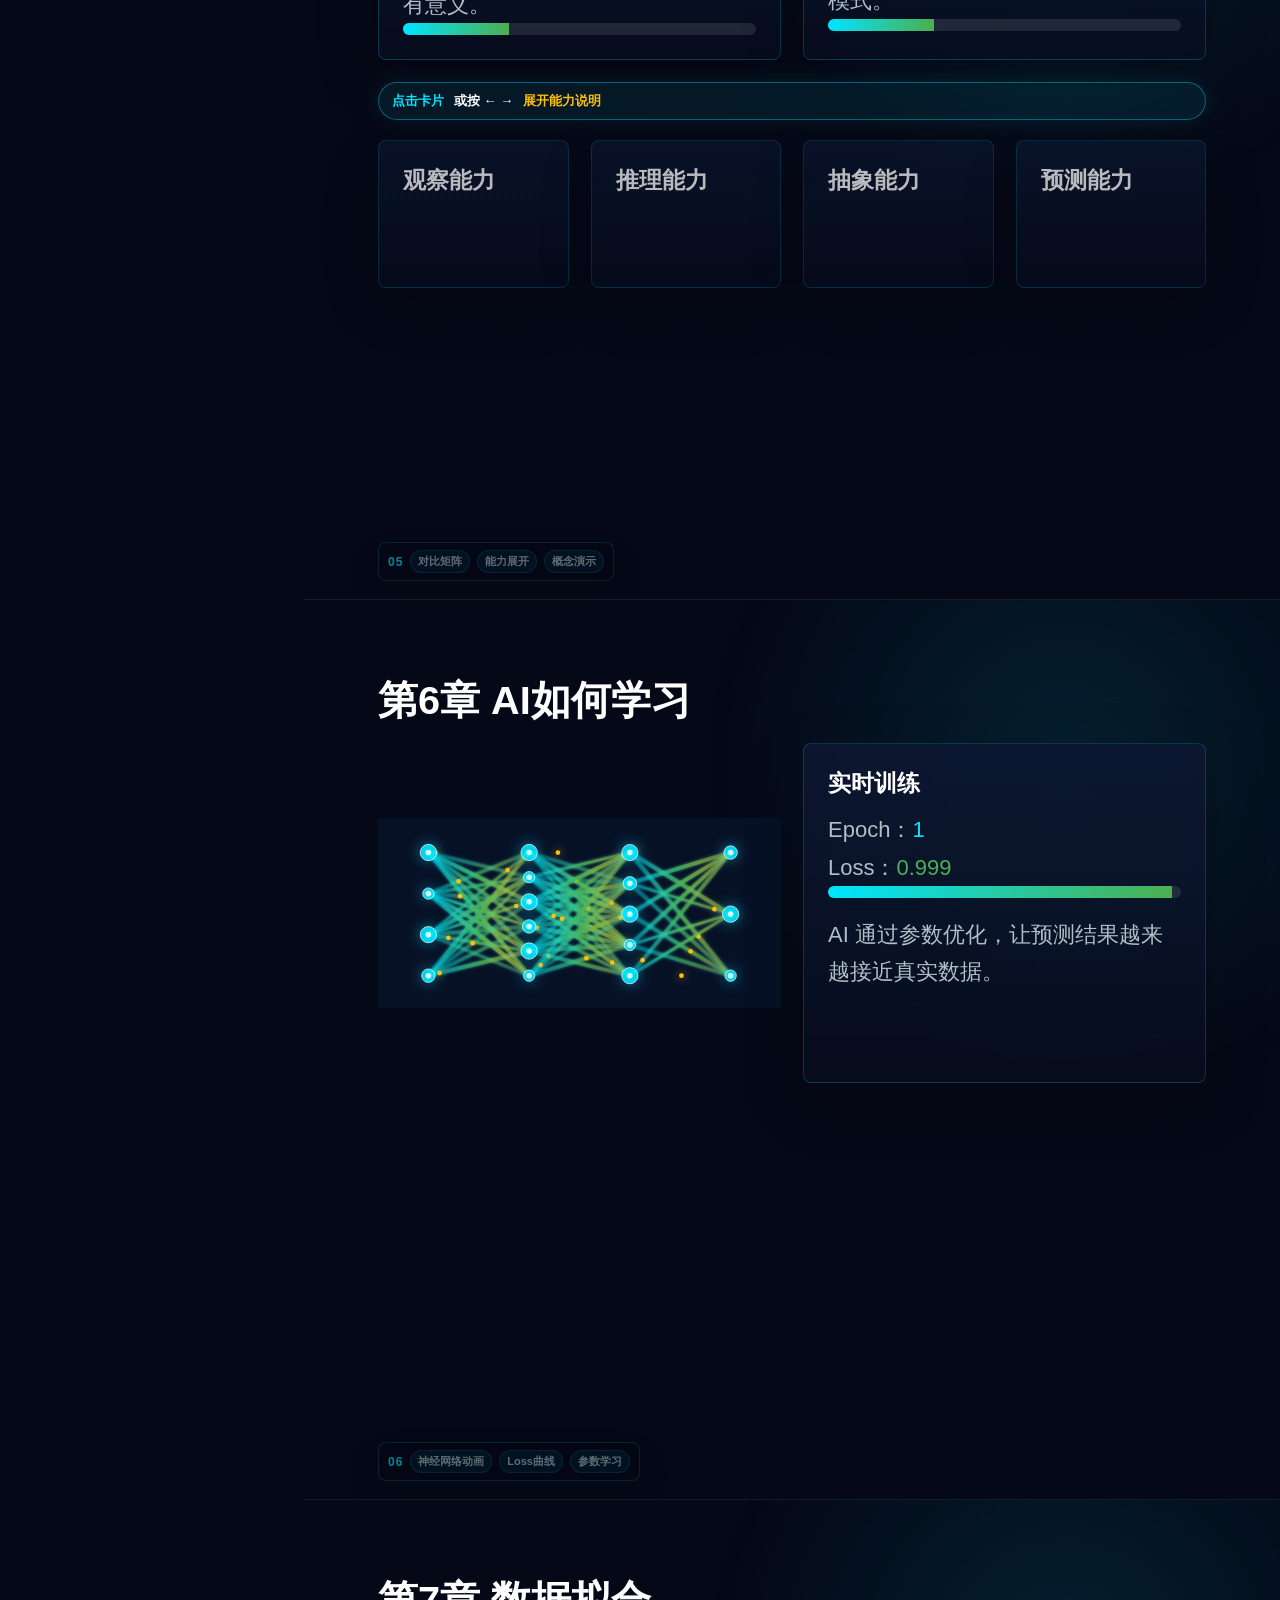
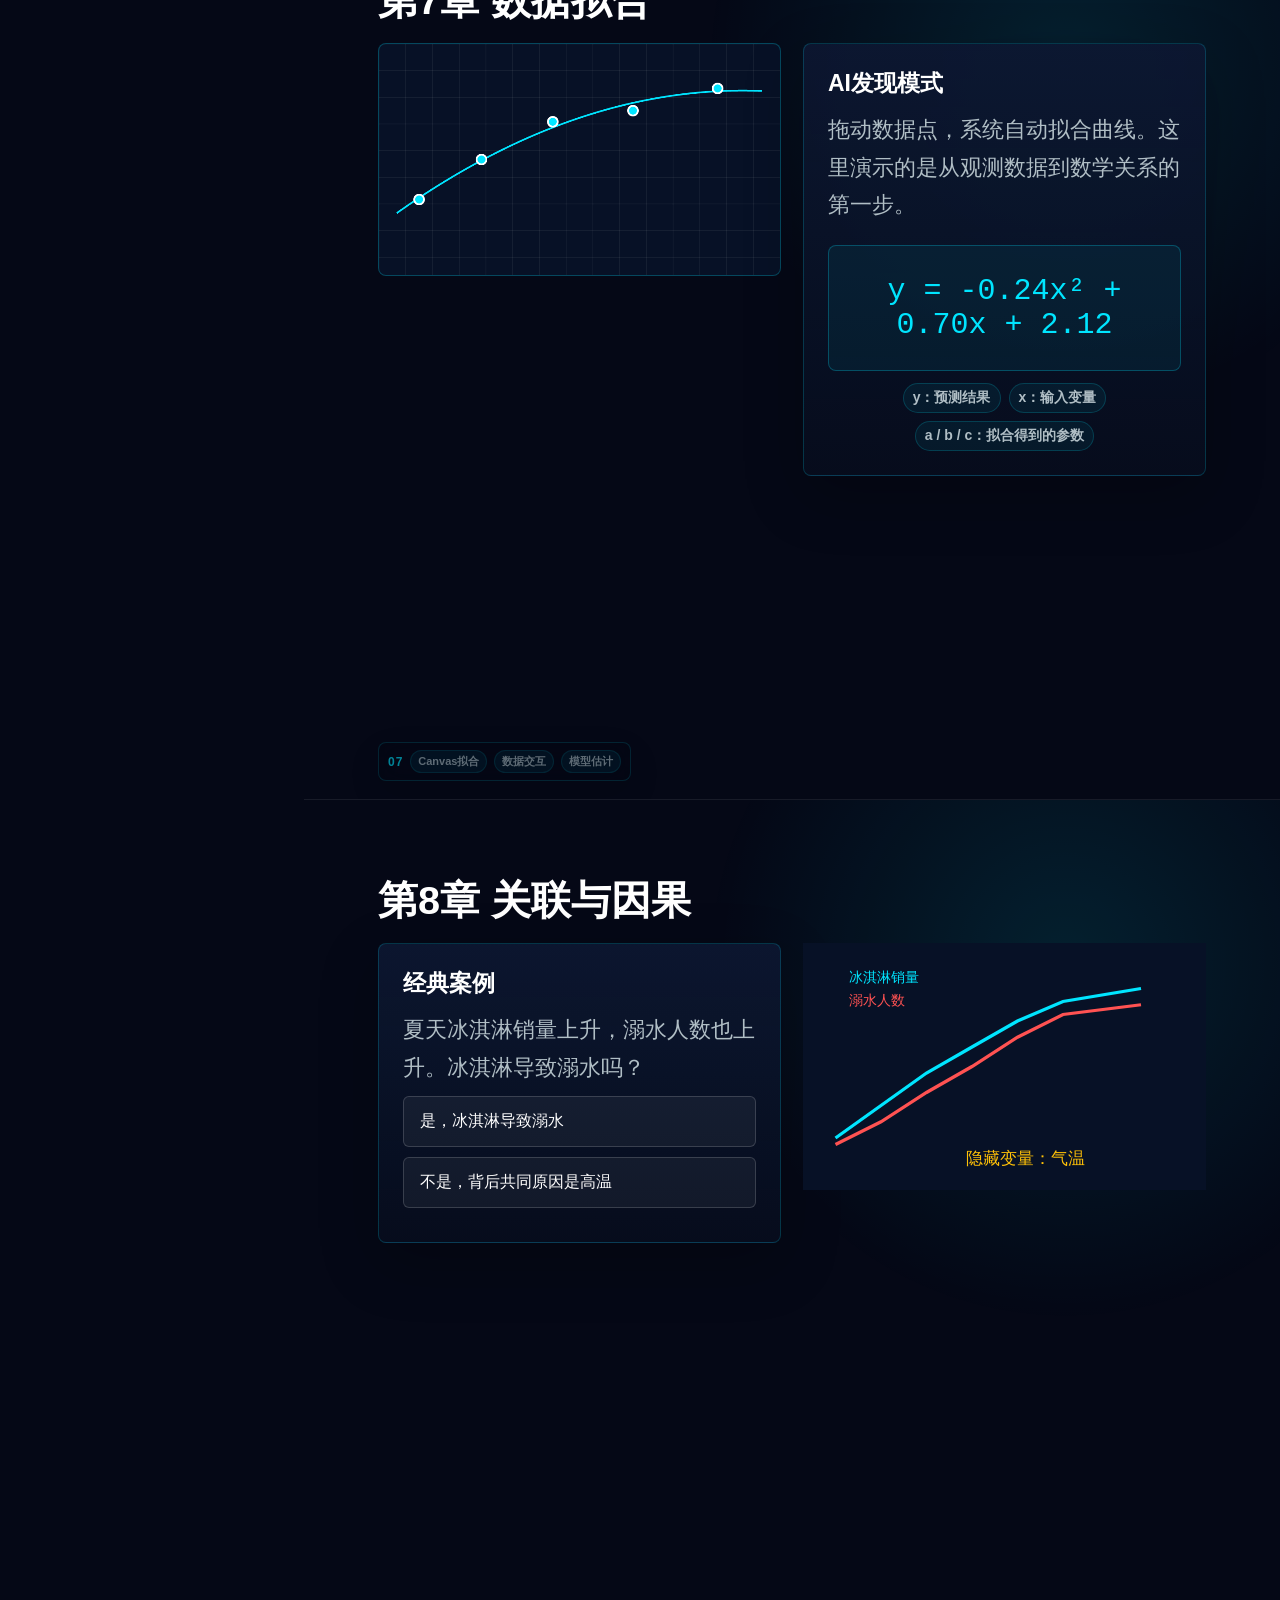
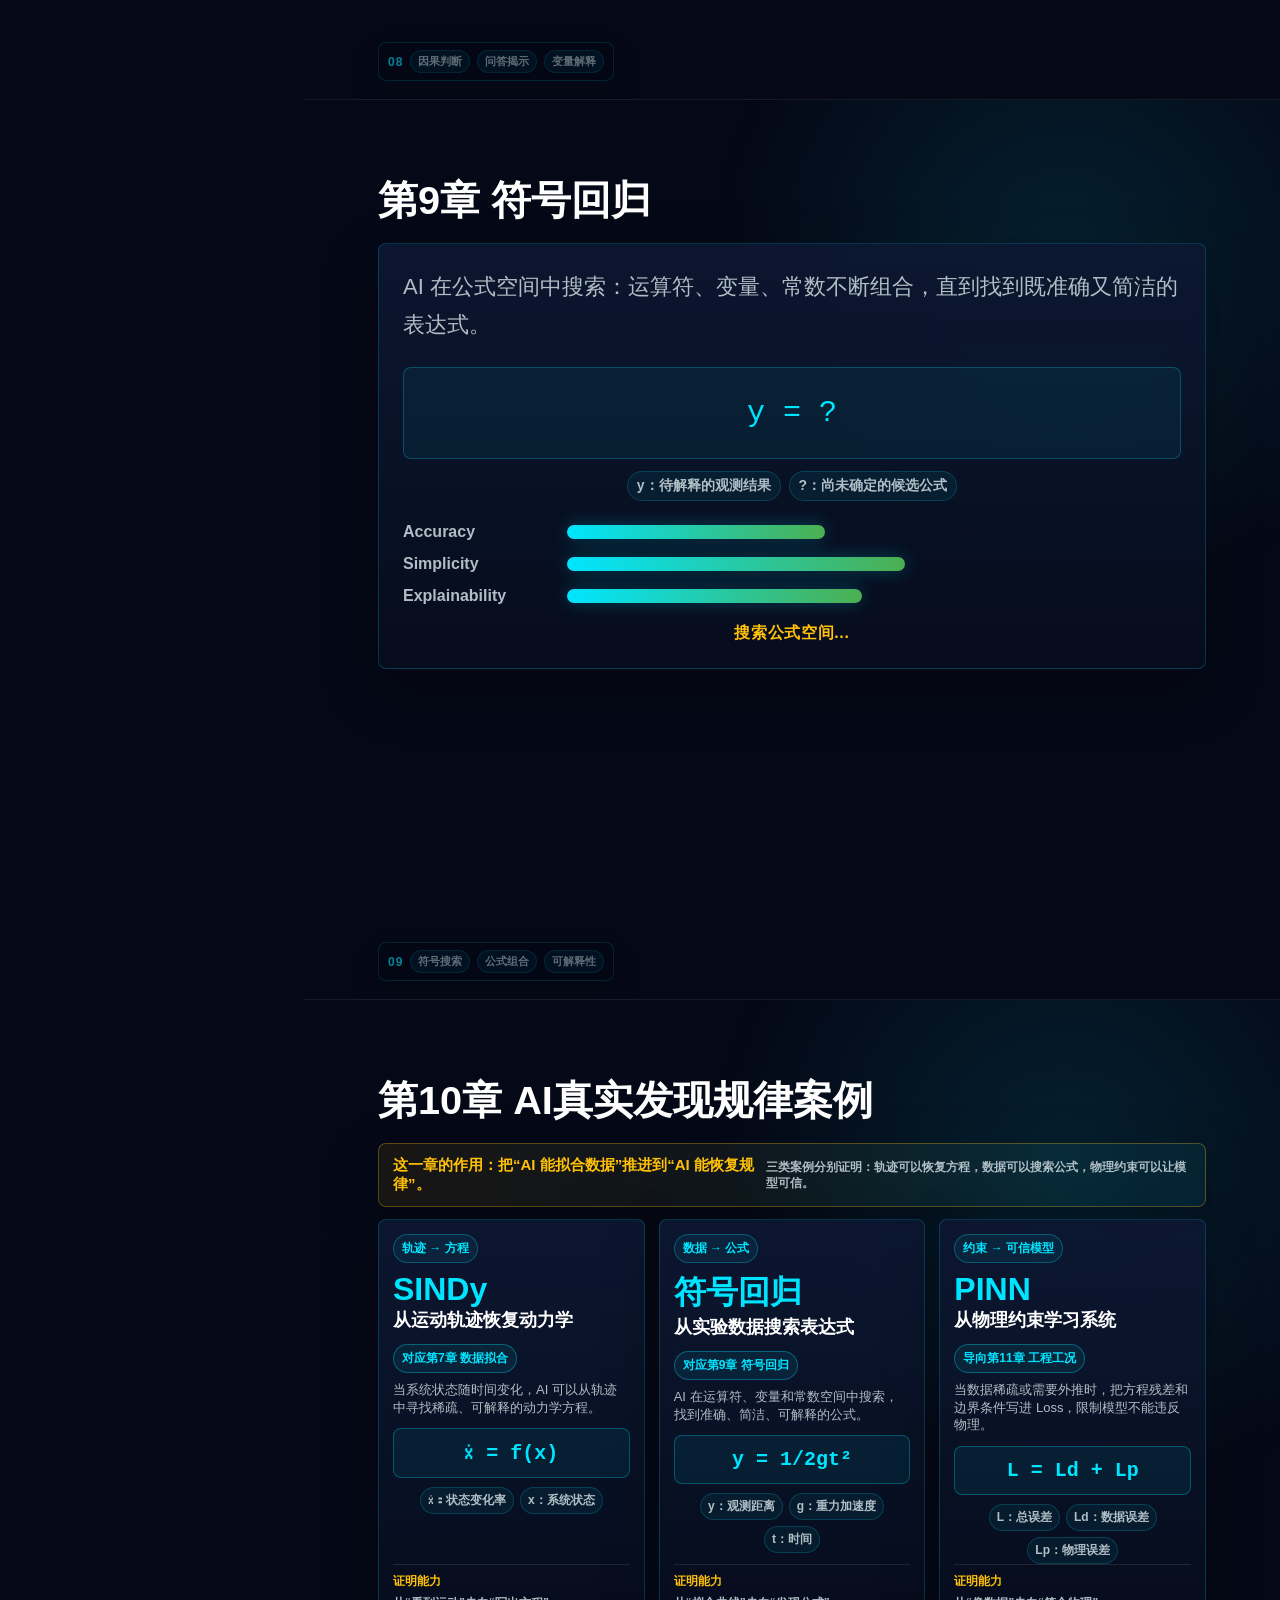
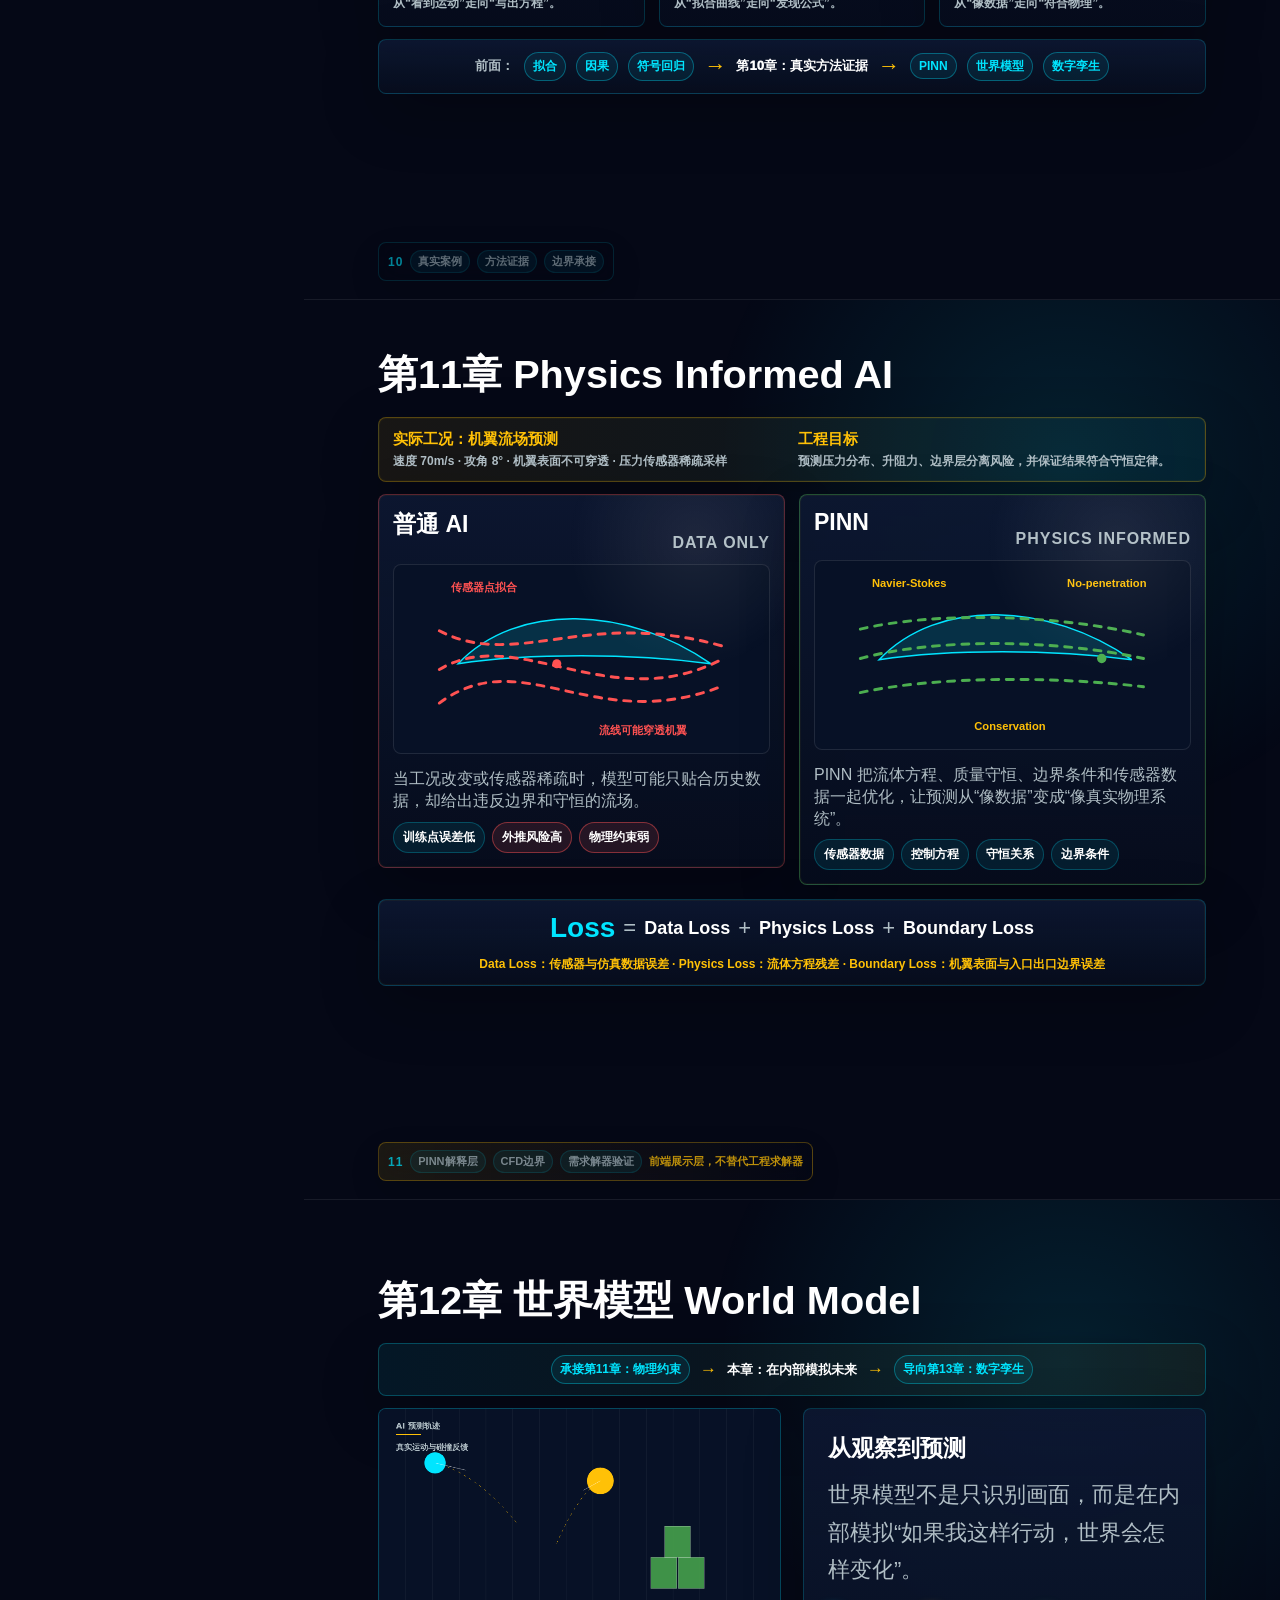
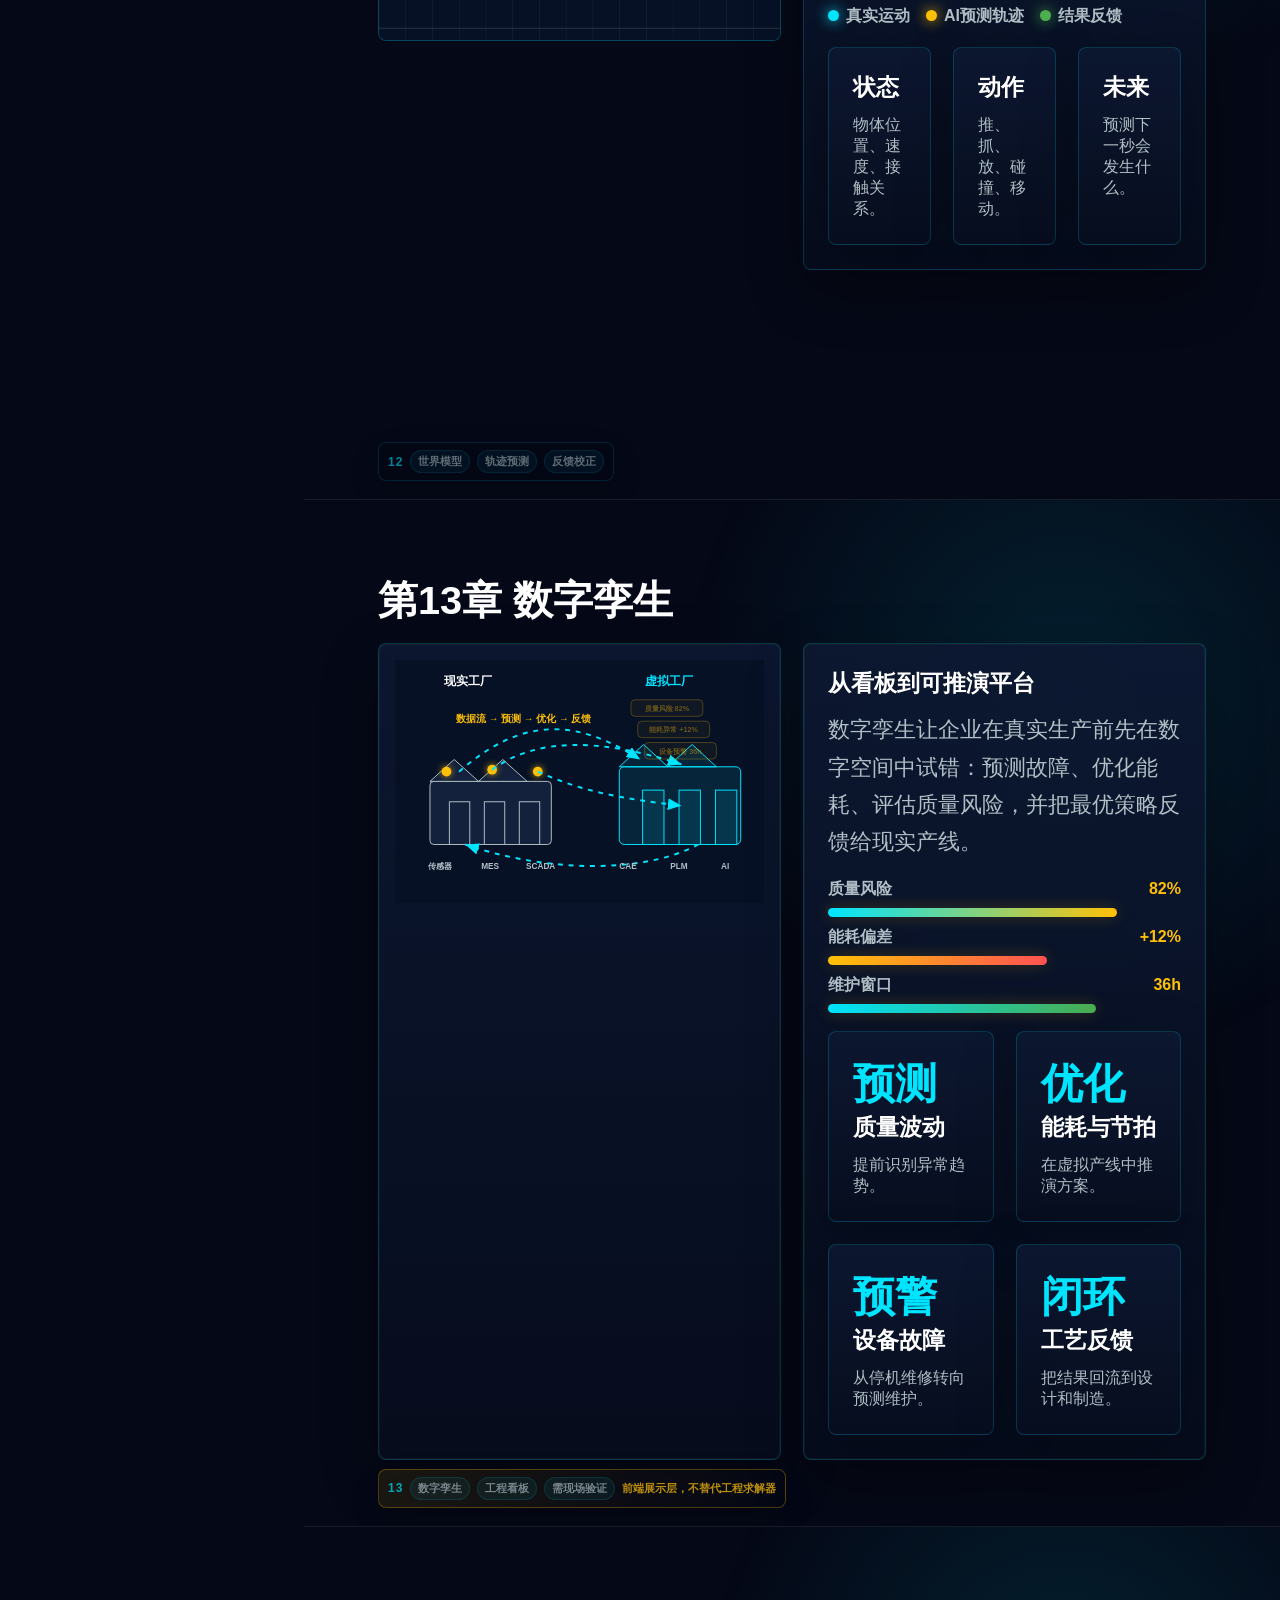
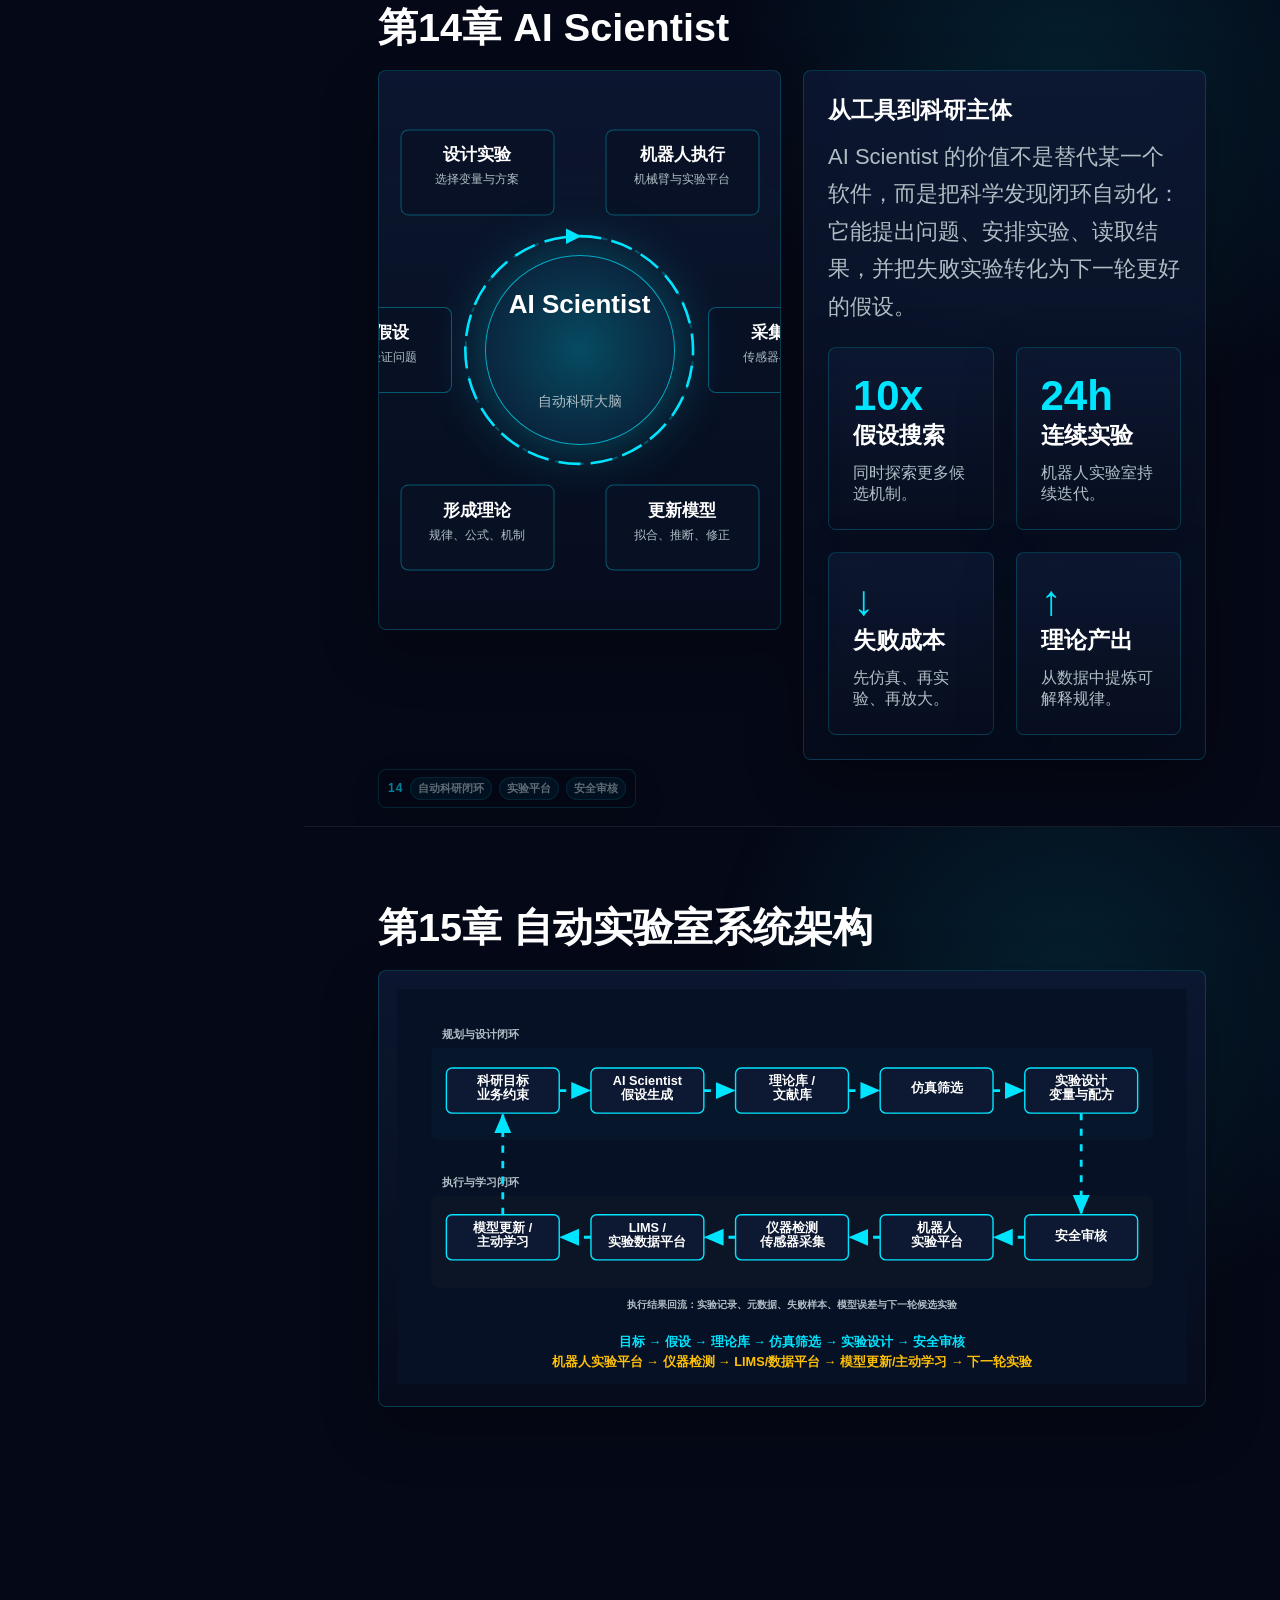
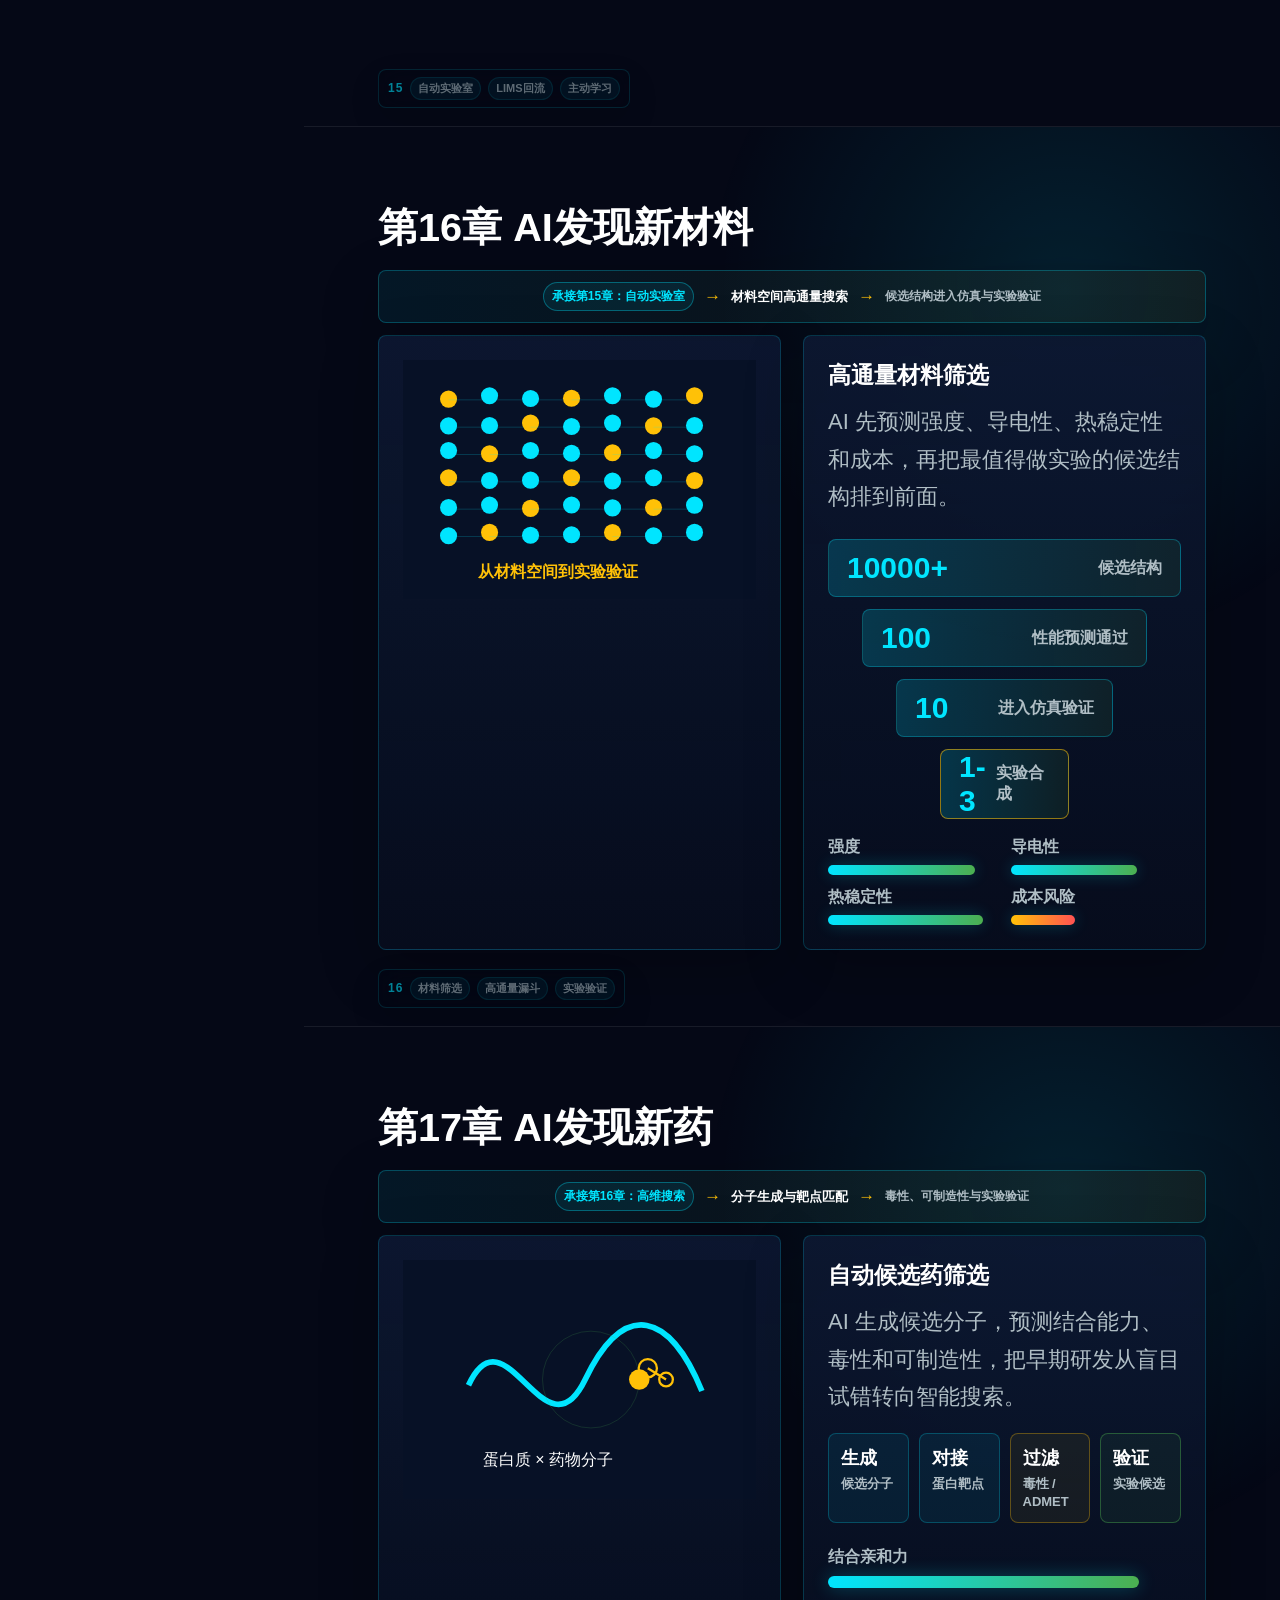
==== commit 3e1aeee2: "Add physics skill visual governance" ====
--- a/index.html
+++ b/index.html
@@ -20,7 +20,7 @@
     </div>
     <div class="progress-track"><div id="progressBar"></div></div>
     <div id="navList" class="nav-list"></div>
-    <a id="versionBadge" class="version-badge" href="version-history.html" target="_blank" rel="noopener">AI Scientist v2.70 迭代记录</a>
+    <a id="versionBadge" class="version-badge" href="version-history.html" target="_blank" rel="noopener">AI Scientist v2.71 迭代记录</a>
   </nav>
   <button id="sidebarToggle" class="sidebar-toggle-fab" type="button" aria-label="打开目录边栏" aria-controls="sideNav" aria-expanded="false">☰</button>
 
@@ -31,6 +31,7 @@
     <div id="notesContent"></div>
   </aside>
 
+  <div id="skillCompliance" class="skill-compliance-note">Skill边界：HTML/Web 只能作为解释、配置或结果展示层，不能被声明为完整工程仿真求解器；本HTML为前端展示层，不得替代求解器。工程/研究输出必须补充模型假设、边界条件、求解器设置和验证计划。CFD需要网格、边界条件、残差、收敛；FEM需要材料、载荷、约束、网格。缺失输入：geometry、material_model、loads、constraints、mesh_strategy。</div>
   <div class="control-hint">F 全屏 · P 演讲模式 · N 备注 · M 边栏 · ↑ ↓ 翻页 · 鼠标互动（← → 当前页互动）</div>
 
   <script src="js/content.js"></script>
--- a/css/theme.css
+++ b/css/theme.css
@@ -163,6 +163,60 @@
   pointer-events:none;
 }
 .chapter>*{position:relative;z-index:1}
+.skill-visual-audit{
+  position:absolute;
+  left:74px;
+  bottom:18px;
+  z-index:5;
+  display:flex;
+  align-items:center;
+  gap:7px;
+  max-width:calc(100% - 170px);
+  padding:7px 9px;
+  border:1px solid rgba(0,229,255,.18);
+  border-radius:8px;
+  background:rgba(5,8,22,.54);
+  backdrop-filter:blur(14px);
+  color:rgba(176,190,197,.74);
+  font-size:11px;
+  font-weight:900;
+  pointer-events:none;
+  opacity:.72;
+  box-shadow:0 12px 34px rgba(0,0,0,.18);
+}
+.skill-visual-audit b{
+  color:rgba(0,229,255,.78);
+  font-size:12px;
+  letter-spacing:.08em;
+}
+.skill-visual-audit span{
+  padding:3px 7px;
+  border-radius:999px;
+  background:rgba(0,229,255,.07);
+  border:1px solid rgba(0,229,255,.13);
+  white-space:nowrap;
+}
+.skill-visual-audit em{
+  color:rgba(255,193,7,.82);
+  font-style:normal;
+  white-space:nowrap;
+}
+.skill-visual-audit.engineering{
+  border-color:rgba(255,193,7,.30);
+  background:linear-gradient(90deg,rgba(255,193,7,.10),rgba(5,8,22,.58));
+  opacity:.9;
+}
+.skill-boundary-section .panel,
+.skill-boundary-section .stage,
+.skill-boundary-section .canvas-box{
+  box-shadow:0 20px 60px rgba(0,0,0,.24),inset 0 0 0 1px rgba(255,193,7,.045);
+}
+.visible.skill-boundary-section .skill-visual-audit.engineering{
+  animation:skillAuditPulse 3.8s ease-in-out infinite;
+}
+@keyframes skillAuditPulse{
+  50%{border-color:rgba(255,193,7,.55);box-shadow:0 12px 34px rgba(0,0,0,.18),0 0 24px rgba(255,193,7,.12)}
+}
 .hero{text-align:center;align-items:center;justify-content:center}
 .kicker{color:var(--cyan);font-size:14px;font-weight:900;letter-spacing:.12em;text-transform:uppercase;margin-bottom:14px}
 h1{font-size:clamp(48px,5vw,92px);line-height:1.08;margin:0 0 22px;font-weight:900;letter-spacing:0;text-shadow:0 0 34px rgba(0,229,255,.32)}
@@ -199,6 +253,74 @@
   cursor:pointer;
 }
 .button:hover{background:rgba(0,229,255,.22)}
+.ai-compare-guide{
+  display:inline-flex;
+  align-items:center;
+  gap:10px;
+  margin-top:22px;
+  padding:9px 13px;
+  border:1px solid rgba(0,229,255,.38);
+  border-radius:999px;
+  background:rgba(0,229,255,.08);
+  color:var(--muted);
+  font-size:13px;
+  font-weight:800;
+  cursor:pointer;
+  user-select:none;
+  box-shadow:0 0 24px rgba(0,229,255,.10);
+}
+.ai-compare-guide span{color:var(--cyan)}
+.ai-compare-guide b{color:#fff}
+.ai-compare-guide em{color:var(--amber);font-style:normal}
+.ai-compare-guide:focus-visible,.ai-ability-card:focus-visible{outline:2px solid var(--cyan);outline-offset:3px}
+.flow-guide{
+  display:inline-flex;
+  align-items:center;
+  gap:10px;
+  margin:0 0 18px;
+  padding:9px 13px;
+  border:1px solid rgba(0,229,255,.38);
+  border-radius:999px;
+  background:rgba(0,229,255,.08);
+  color:var(--muted);
+  font-size:13px;
+  font-weight:800;
+  cursor:pointer;
+  user-select:none;
+  box-shadow:0 0 24px rgba(0,229,255,.10);
+}
+.flow-guide span{color:var(--cyan)}
+.flow-guide b{color:#fff}
+.flow-guide em{color:var(--amber);font-style:normal}
+.flow-guide:focus-visible{outline:2px solid var(--cyan);outline-offset:3px}
+.ai-ability-card{
+  cursor:pointer;
+  opacity:.72;
+  transform:translateY(4px);
+  transition:opacity .35s ease,transform .35s ease,border-color .35s ease,background .35s ease;
+}
+.ai-ability-card h3{margin-bottom:0}
+.ai-ability-card p{
+  max-height:0;
+  margin-top:0;
+  opacity:0;
+  overflow:hidden;
+  transform:translateY(8px);
+  transition:max-height .45s ease,margin-top .35s ease,opacity .35s ease,transform .35s ease;
+}
+.ai-ability-card.revealed{
+  opacity:1;
+  transform:none;
+  border-color:rgba(0,229,255,.55);
+  background:linear-gradient(180deg,rgba(0,229,255,.10),rgba(255,255,255,.04));
+}
+.ai-ability-card.revealed p{
+  max-height:80px;
+  margin-top:12px;
+  opacity:1;
+  transform:none;
+}
+.ai-ability-card.active{box-shadow:0 0 34px rgba(0,229,255,.16),inset 0 0 0 1px rgba(255,193,7,.20)}
 .stage{
   min-height:430px;
   border:1px solid rgba(255,255,255,.12);
@@ -613,6 +735,7 @@
   transition:max-height .38s ease,opacity .28s ease .08s,transform .28s ease .08s,margin .28s ease;
 }
 .flow-step.open{background:rgba(0,229,255,.16)}
+.flow-step.current{border-color:rgba(255,193,7,.52);box-shadow:0 0 34px rgba(0,229,255,.14),inset 0 0 0 1px rgba(255,193,7,.18)}
 .flow-step.open p{
   max-height:96px;
   margin-top:8px;
@@ -681,6 +804,83 @@
   border-radius:999px;
   background:rgba(0,229,255,.06);
   white-space:nowrap;
+}
+.formula-legend.dynamic{
+  display:grid;
+  grid-template-columns:1fr;
+  justify-content:stretch;
+  gap:8px;
+}
+.formula-legend.dynamic span{
+  display:grid;
+  grid-template-columns:minmax(52px,.45fr) 1fr;
+  gap:4px 10px;
+  align-items:start;
+  border-radius:8px;
+  padding:9px 11px;
+  white-space:normal;
+}
+.formula-legend.dynamic b{color:var(--cyan);font-size:13px}
+.formula-legend.dynamic small{color:var(--muted);font-size:12px;line-height:1.35}
+.formula-legend.dynamic em{
+  grid-column:1 / -1;
+  color:var(--amber);
+  font-style:normal;
+  font-size:12px;
+  opacity:.92;
+}
+.formula-legend.dynamic .scope{
+  border-color:rgba(255,193,7,.36);
+  background:rgba(255,193,7,.06);
+}
+.formula-legend.dynamic .scope b{color:var(--amber)}
+.formula-legend.dynamic .tool-source{
+  border-color:rgba(76,175,80,.34);
+  background:linear-gradient(135deg,rgba(76,175,80,.11),rgba(0,229,255,.045));
+}
+.formula-legend.dynamic .tool-source b{color:var(--green)}
+.formula-legend.dynamic .tool-source small{color:#d7f7dc}
+.formula-legend.dynamic .tool-source em{color:var(--muted)}
+.formula-legend.dynamic .law-identity{
+  border-color:rgba(0,229,255,.42);
+  background:linear-gradient(180deg,rgba(0,229,255,.12),rgba(255,255,255,.04));
+}
+.formula-legend.dynamic .law-identity b{
+  color:#fff;
+  font-size:14px;
+}
+.formula-legend.dynamic .law-identity small{
+  color:var(--cyan);
+  font:800 13px Consolas,"SFMono-Regular",monospace;
+}
+.formula-legend.dynamic .law-identity em{
+  color:var(--muted);
+  line-height:1.45;
+}
+.law-controls{
+  display:grid;
+  gap:9px;
+  margin:14px 0 12px;
+  padding:12px;
+  border:1px solid rgba(0,229,255,.18);
+  border-radius:8px;
+  background:rgba(0,229,255,.045);
+}
+.law-controls label{
+  display:grid;
+  grid-template-columns:72px 1fr 54px;
+  gap:10px;
+  align-items:center;
+  color:var(--muted);
+  font-size:12px;
+  font-weight:800;
+}
+.law-controls input{width:100%;accent-color:#00E5FF}
+.law-controls b{
+  color:var(--cyan);
+  font-size:12px;
+  text-align:right;
+  font-variant-numeric:tabular-nums;
 }
 .formula-legend.compact{margin-top:9px;gap:6px;font-size:12px}
 .formula-legend.compact span{padding:4px 7px}
@@ -1484,7 +1684,98 @@
   gap:18px;
   align-items:stretch;
 }
+.physics-lab-chapter{
+  height:100vh;
+  min-height:100vh;
+  padding:46px 36px 34px;
+  display:grid;
+  grid-template-rows:auto auto minmax(0,1fr);
+  gap:12px;
+  overflow:hidden;
+}
+.physics-lab-chapter h2{
+  margin:0;
+  font-size:clamp(30px,2.45vw,44px);
+  line-height:1.08;
+}
+.physics-lab-chapter .skill-visual-audit{
+  left:36px;
+  bottom:8px;
+  opacity:.46;
+}
+.physics-lab-chapter .logic-strip{
+  margin:0;
+  padding:10px 12px;
+  gap:10px;
+}
+.physics-lab-chapter .logic-strip span,
+.physics-lab-chapter .logic-strip strong{font-size:13px}
+.physics-lab-chapter .logic-strip button{font-size:12px;padding:5px 9px}
+.physics-lab-chapter .physics-lab-grid{
+  min-height:0;
+  height:100%;
+  grid-template-columns:minmax(520px,1fr) minmax(300px,340px);
+  grid-template-rows:auto minmax(0,1fr);
+  gap:12px;
+}
+.physics-lab-grid>.panel{min-height:0}
 .law-menu{display:grid;grid-template-columns:1fr;gap:12px;align-content:start;padding:14px;max-height:520px;overflow:auto}
+.physics-lab-chapter .law-menu{
+  grid-column:1 / -1;
+  height:auto;
+  max-height:none;
+  gap:7px;
+  padding:10px 12px;
+  overflow:visible;
+  align-content:start;
+  align-self:start;
+}
+.law-select-stack{
+  display:grid;
+  grid-template-columns:minmax(190px,260px) minmax(360px,1fr) minmax(240px,340px);
+  gap:12px;
+  width:100%;
+  align-items:end;
+}
+.law-select-stack label{
+  display:grid;
+  gap:6px;
+  color:var(--muted);
+  font-size:12px;
+  font-weight:900;
+}
+.law-select-stack label span{
+  color:var(--cyan);
+  font-size:11px;
+  letter-spacing:.08em;
+  text-transform:uppercase;
+}
+.law-select-stack select{
+  width:100%;
+  min-width:0;
+  border:1px solid rgba(0,229,255,.35);
+  border-radius:8px;
+  background:#071126;
+  color:#fff;
+  padding:10px 11px;
+  font:800 13px "Microsoft YaHei",Arial,sans-serif;
+  outline:none;
+}
+.law-select-stack select:focus{
+  border-color:var(--amber);
+  box-shadow:0 0 0 3px rgba(255,193,7,.12);
+}
+.law-select-current{
+  display:grid;
+  gap:5px;
+  min-height:48px;
+  padding:10px;
+  border:1px solid rgba(255,193,7,.25);
+  border-radius:8px;
+  background:rgba(255,193,7,.07);
+}
+.law-select-current b{color:var(--amber);font-size:14px;line-height:1.25}
+.law-select-current span{color:var(--muted);font-size:12px;line-height:1.35}
 .law-group{
   display:grid;
   grid-template-columns:1fr 1fr;
@@ -1523,11 +1814,30 @@
   box-shadow:0 0 20px rgba(255,193,7,.10);
 }
 .law-stage{padding:14px}
+.physics-lab-chapter .law-stage{grid-column:1;grid-row:2;display:flex;padding:10px;overflow:hidden}
 #lawCanvas{width:100%;height:100%;min-height:430px;border:1px solid rgba(255,255,255,.10);border-radius:8px;background:#071126}
+.physics-lab-chapter #lawCanvas{min-height:0;height:100%;display:block}
 .law-result{display:flex;flex-direction:column}
+.physics-lab-chapter .law-result{grid-column:2;grid-row:2;overflow:auto;padding:12px}
 .law-result .formula{margin-top:10px}
+.physics-lab-chapter .law-result .kicker{font-size:11px;margin-bottom:8px}
+.physics-lab-chapter .law-result h3{font-size:20px;margin-bottom:8px}
+.physics-lab-chapter .law-result .formula{font-size:20px;padding:10px;margin-top:6px;line-height:1.2}
+.physics-lab-chapter .formula-legend.dynamic{gap:6px;margin-top:8px}
+.physics-lab-chapter .formula-legend.dynamic span{
+  grid-template-columns:minmax(46px,.36fr) 1fr;
+  gap:2px 8px;
+  padding:6px 8px;
+}
+.physics-lab-chapter .formula-legend.dynamic b{font-size:12px}
+.physics-lab-chapter .formula-legend.dynamic small{font-size:11px;line-height:1.25}
+.physics-lab-chapter .formula-legend.dynamic em{font-size:11px;line-height:1.3}
+.physics-lab-chapter .law-controls{gap:6px;margin:8px 0;padding:8px}
+.physics-lab-chapter .law-controls label{grid-template-columns:62px 1fr 46px;gap:8px;font-size:11px}
 .law-result .lead{font-size:18px;line-height:1.55;margin-top:14px}
+.physics-lab-chapter .law-result .lead{font-size:13px;line-height:1.35;margin-top:8px}
 .law-metrics{display:grid;gap:9px;margin:16px 0 18px}
+.physics-lab-chapter .law-metrics{gap:6px;margin:8px 0 10px}
 .law-metrics div{
   display:grid;
   grid-template-columns:1fr auto;
@@ -1541,6 +1851,8 @@
   background:rgba(0,229,255,.05);
 }
 .law-metrics b{color:var(--cyan)}
+.physics-lab-chapter .law-metrics div{padding:6px 8px;font-size:11px}
+.physics-lab-chapter .button{padding:9px 12px;font-size:12px}
 .summary-wrap{max-width:1280px}
 .summary-line{font-size:clamp(32px,3.2vw,64px);font-weight:900;margin:18px 0;opacity:0;transform:translateY(18px)}
 .summary-lock{
@@ -1601,6 +1913,29 @@
   padding:10px 12px;
   border-radius:6px;
 }
+.skill-compliance-note{
+  position:fixed;
+  left:18px;
+  bottom:18px;
+  z-index:24;
+  max-width:min(620px,calc(100vw - 420px));
+  padding:8px 10px;
+  border:1px solid rgba(255,193,7,.14);
+  border-radius:6px;
+  background:rgba(5,8,22,.34);
+  color:rgba(176,190,197,.42);
+  font-size:10px;
+  line-height:1.45;
+  font-weight:700;
+  backdrop-filter:blur(12px);
+  opacity:.58;
+  transition:opacity .18s ease,color .18s ease,border-color .18s ease;
+}
+.skill-compliance-note:hover{
+  opacity:.92;
+  color:rgba(176,190,197,.82);
+  border-color:rgba(255,193,7,.28);
+}
 @media(max-width:1200px){
   :root{--nav-width:244px}
   .chapter{padding:58px 34px}
@@ -1613,6 +1948,8 @@
   .factory{grid-template-columns:1fr 1fr}
   .scientist-loop{height:520px}
   .future-roadmap{grid-template-columns:1fr 1fr}
+  .skill-visual-audit{display:none}
+  .skill-compliance-note{display:none}
 }
 @media(max-width:1400px) and (min-width:961px){
   .galileo-chapter{padding-top:52px;padding-bottom:34px}
@@ -1668,6 +2005,23 @@
   .law-menu button{padding:6px 8px;font-size:11px}
   .law-menu button span{font-size:10px}
   #lawCanvas{min-height:320px}
+  .physics-lab-chapter{
+    padding:42px 30px 30px;
+    gap:10px;
+  }
+  .physics-lab-chapter .physics-lab-grid{
+    grid-template-columns:minmax(500px,1fr) minmax(285px,320px);
+    grid-template-rows:auto minmax(0,1fr);
+    gap:10px;
+  }
+  .physics-lab-chapter .law-select-stack{
+    grid-template-columns:minmax(170px,230px) minmax(320px,1fr) minmax(220px,300px);
+    gap:10px;
+  }
+  .physics-lab-chapter #lawCanvas{min-height:0}
+  .physics-lab-chapter .law-result .formula{font-size:19px;padding:9px}
+  .physics-lab-chapter .formula-legend.dynamic small,
+  .physics-lab-chapter .formula-legend.dynamic em{font-size:10.5px}
   .law-result .lead{font-size:15px;line-height:1.38}
   .law-metrics{gap:7px;margin:10px 0 12px}
   .law-metrics div{padding:7px 8px;font-size:12px}
@@ -1774,6 +2128,43 @@
   .law-menu button span{display:none}
   #lawCanvas{min-height:300px}
   .law-result .formula{font-size:22px;padding:12px}
+  .physics-lab-chapter{
+    padding:34px 28px 26px;
+    gap:8px;
+  }
+  .skill-visual-audit{
+    left:56px;
+    bottom:10px;
+    font-size:10px;
+    padding:5px 7px;
+  }
+  .skill-visual-audit span{padding:2px 5px}
+  .physics-lab-chapter .skill-visual-audit{display:none}
+  .physics-lab-chapter h2{font-size:clamp(28px,2.2vw,38px)}
+  .physics-lab-chapter .logic-strip{padding:8px 10px}
+  .physics-lab-chapter .logic-strip span,
+  .physics-lab-chapter .logic-strip strong{font-size:12px}
+  .physics-lab-chapter .physics-lab-grid{
+    grid-template-columns:minmax(480px,1fr) minmax(275px,305px);
+    grid-template-rows:auto minmax(0,1fr);
+    gap:9px;
+  }
+  .physics-lab-chapter .law-select-stack{
+    grid-template-columns:minmax(160px,215px) minmax(300px,1fr) minmax(200px,280px);
+    gap:8px;
+  }
+  .physics-lab-chapter #lawCanvas{min-height:0}
+  .physics-lab-chapter .law-menu{gap:6px;padding:8px}
+  .physics-lab-chapter .law-group{gap:5px;padding-bottom:6px;margin-bottom:6px}
+  .physics-lab-chapter .law-group-title{font-size:10px}
+  .physics-lab-chapter .law-menu button{font-size:10px;padding:6px 6px}
+  .physics-lab-chapter .law-result{padding:10px}
+  .physics-lab-chapter .law-result h3{font-size:18px;margin-bottom:6px}
+  .physics-lab-chapter .law-result .formula{font-size:18px;padding:8px}
+  .physics-lab-chapter .law-result .lead{font-size:12px}
+  .physics-lab-chapter .formula-legend.dynamic span{padding:5px 7px}
+  .physics-lab-chapter .law-controls{padding:7px;margin:7px 0}
+  .physics-lab-chapter .law-metrics{margin:7px 0 8px}
   .law-result .lead{font-size:14px;line-height:1.34;margin-top:10px}
   .law-metrics{gap:6px;margin:8px 0 10px}
   .law-metrics div{padding:6px 8px;font-size:11px}
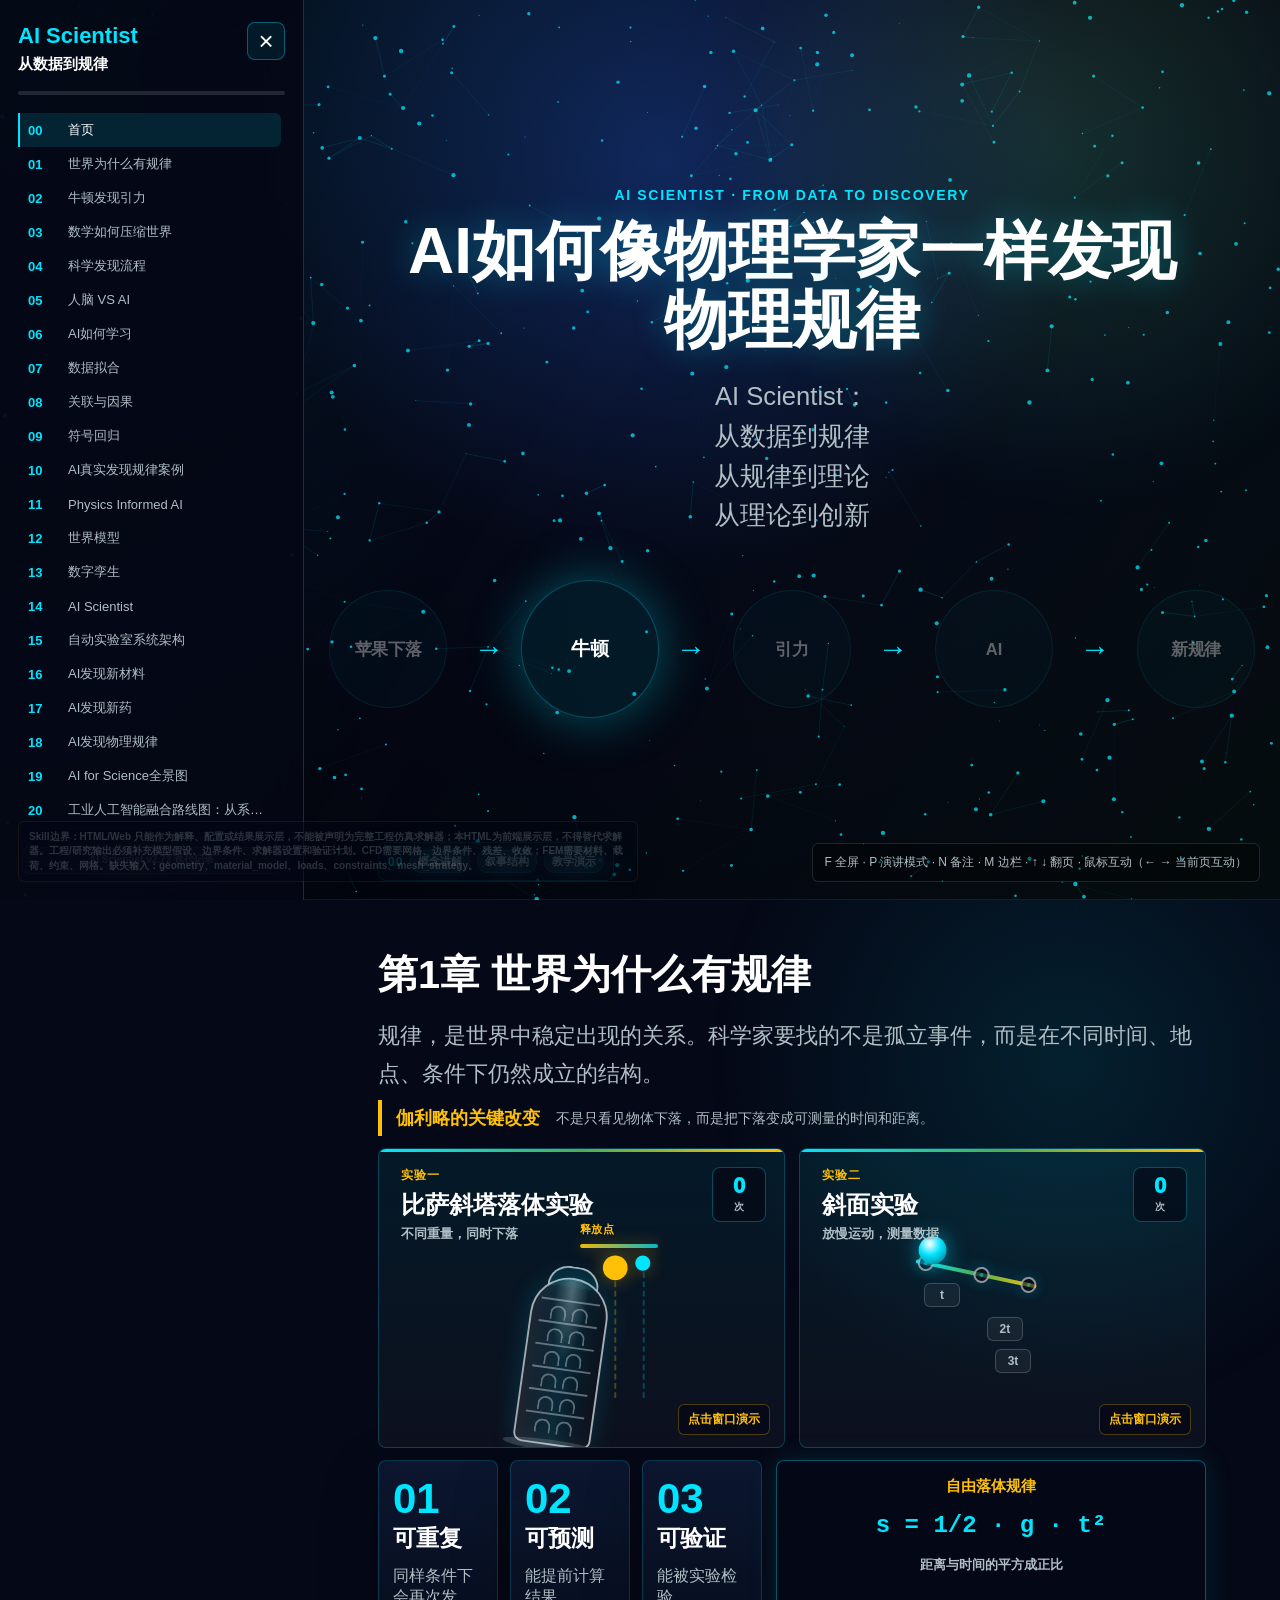
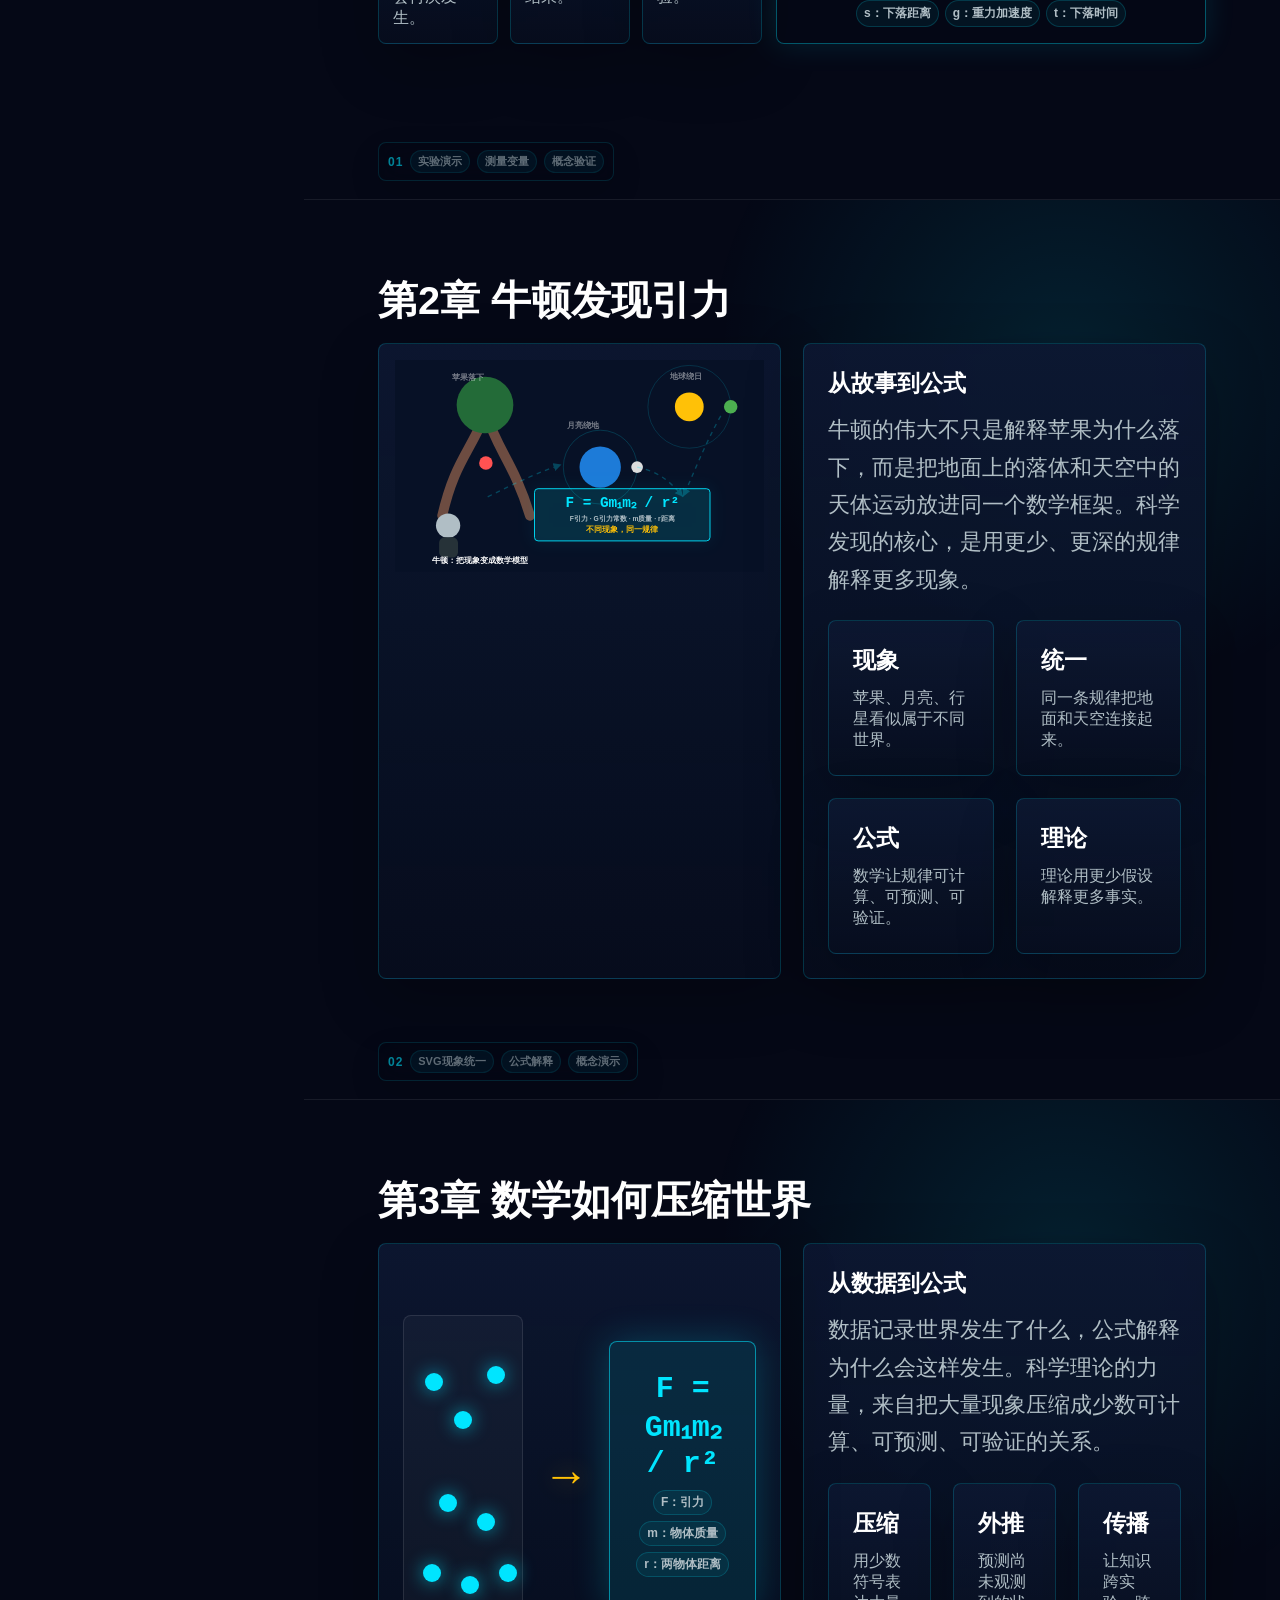
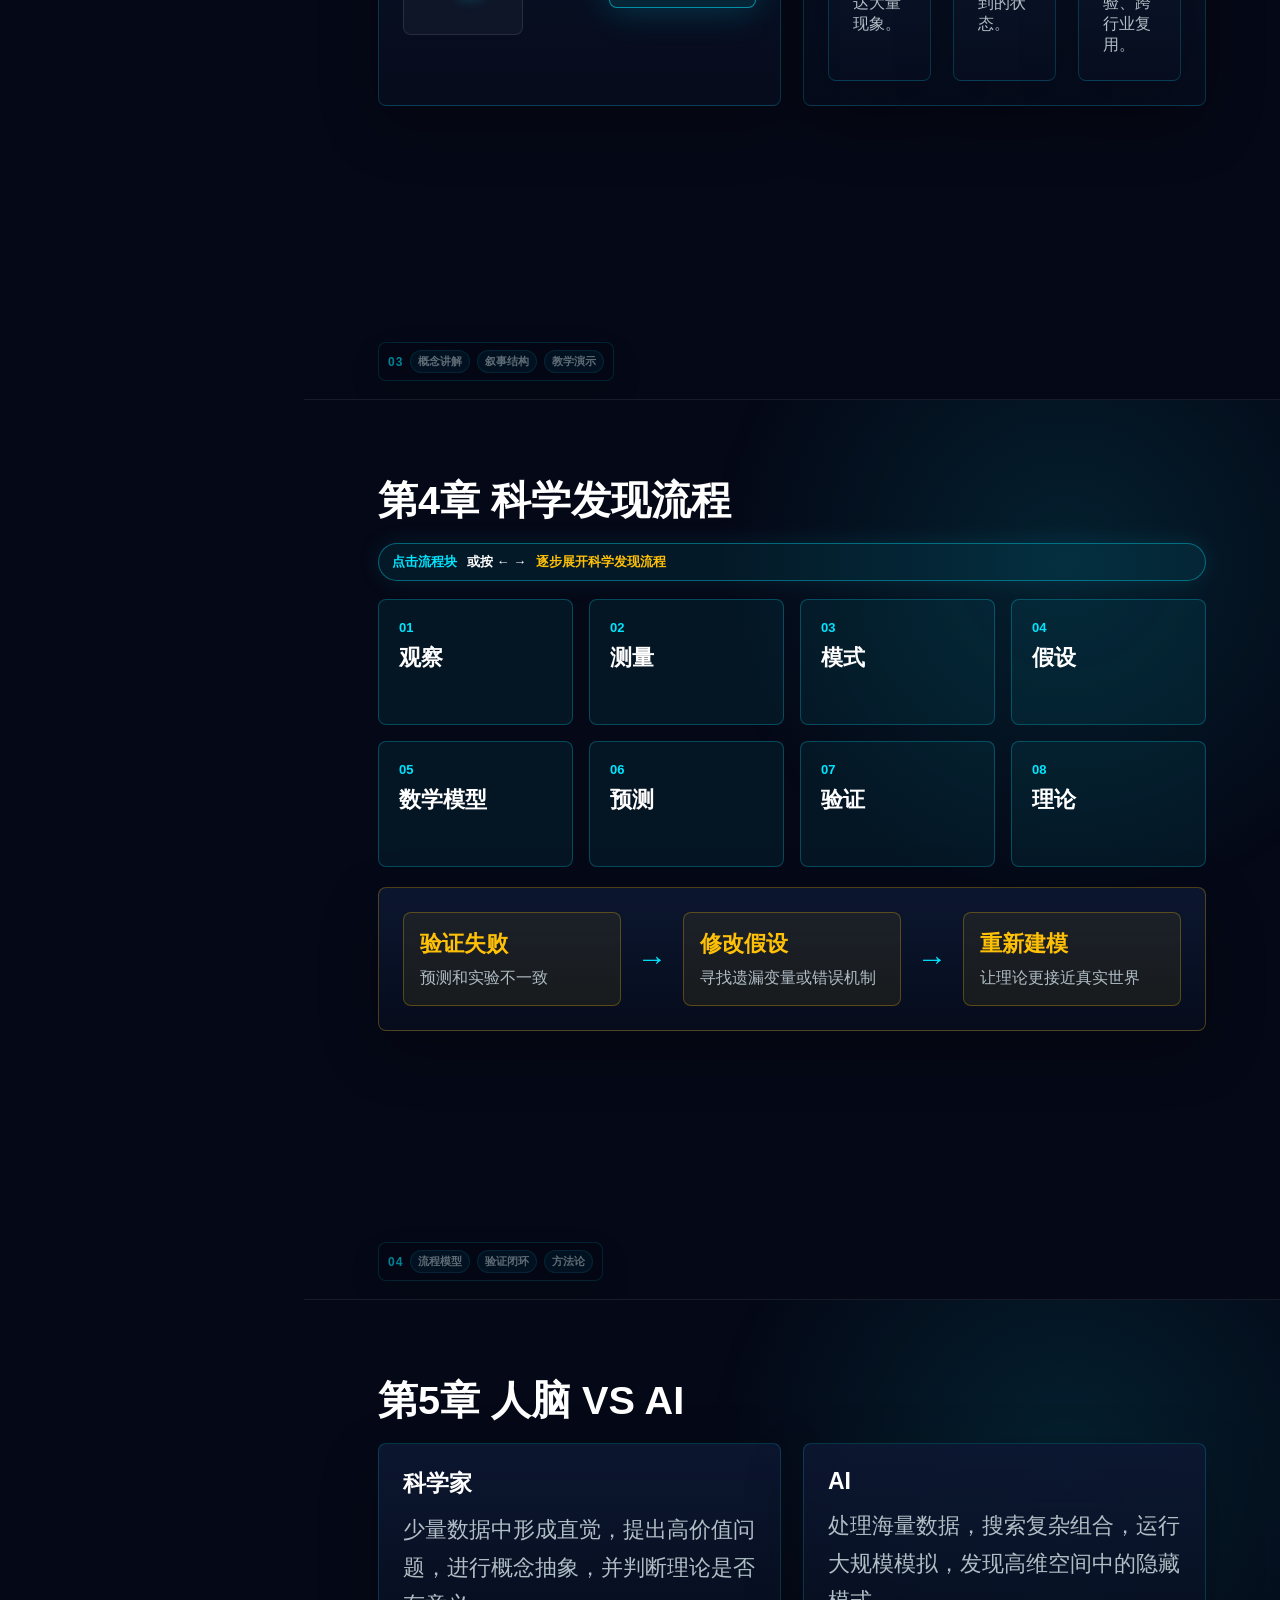
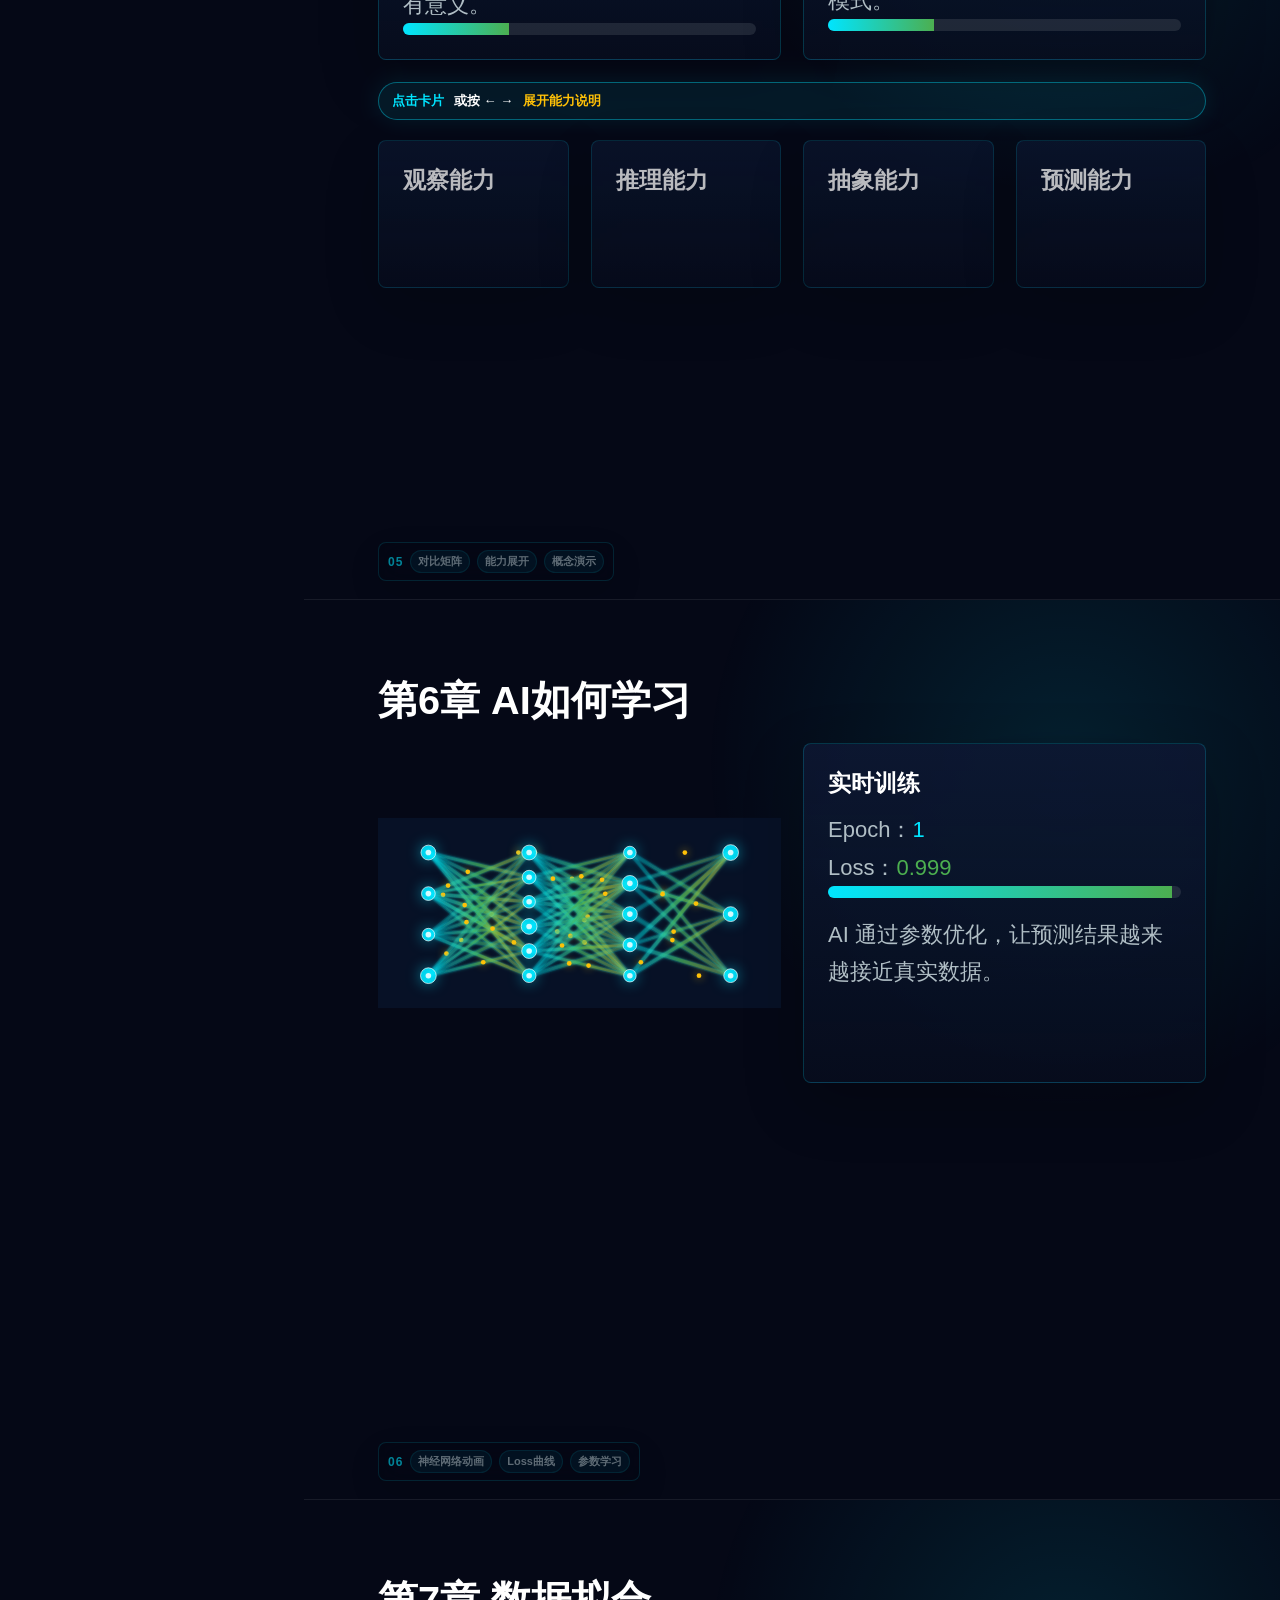
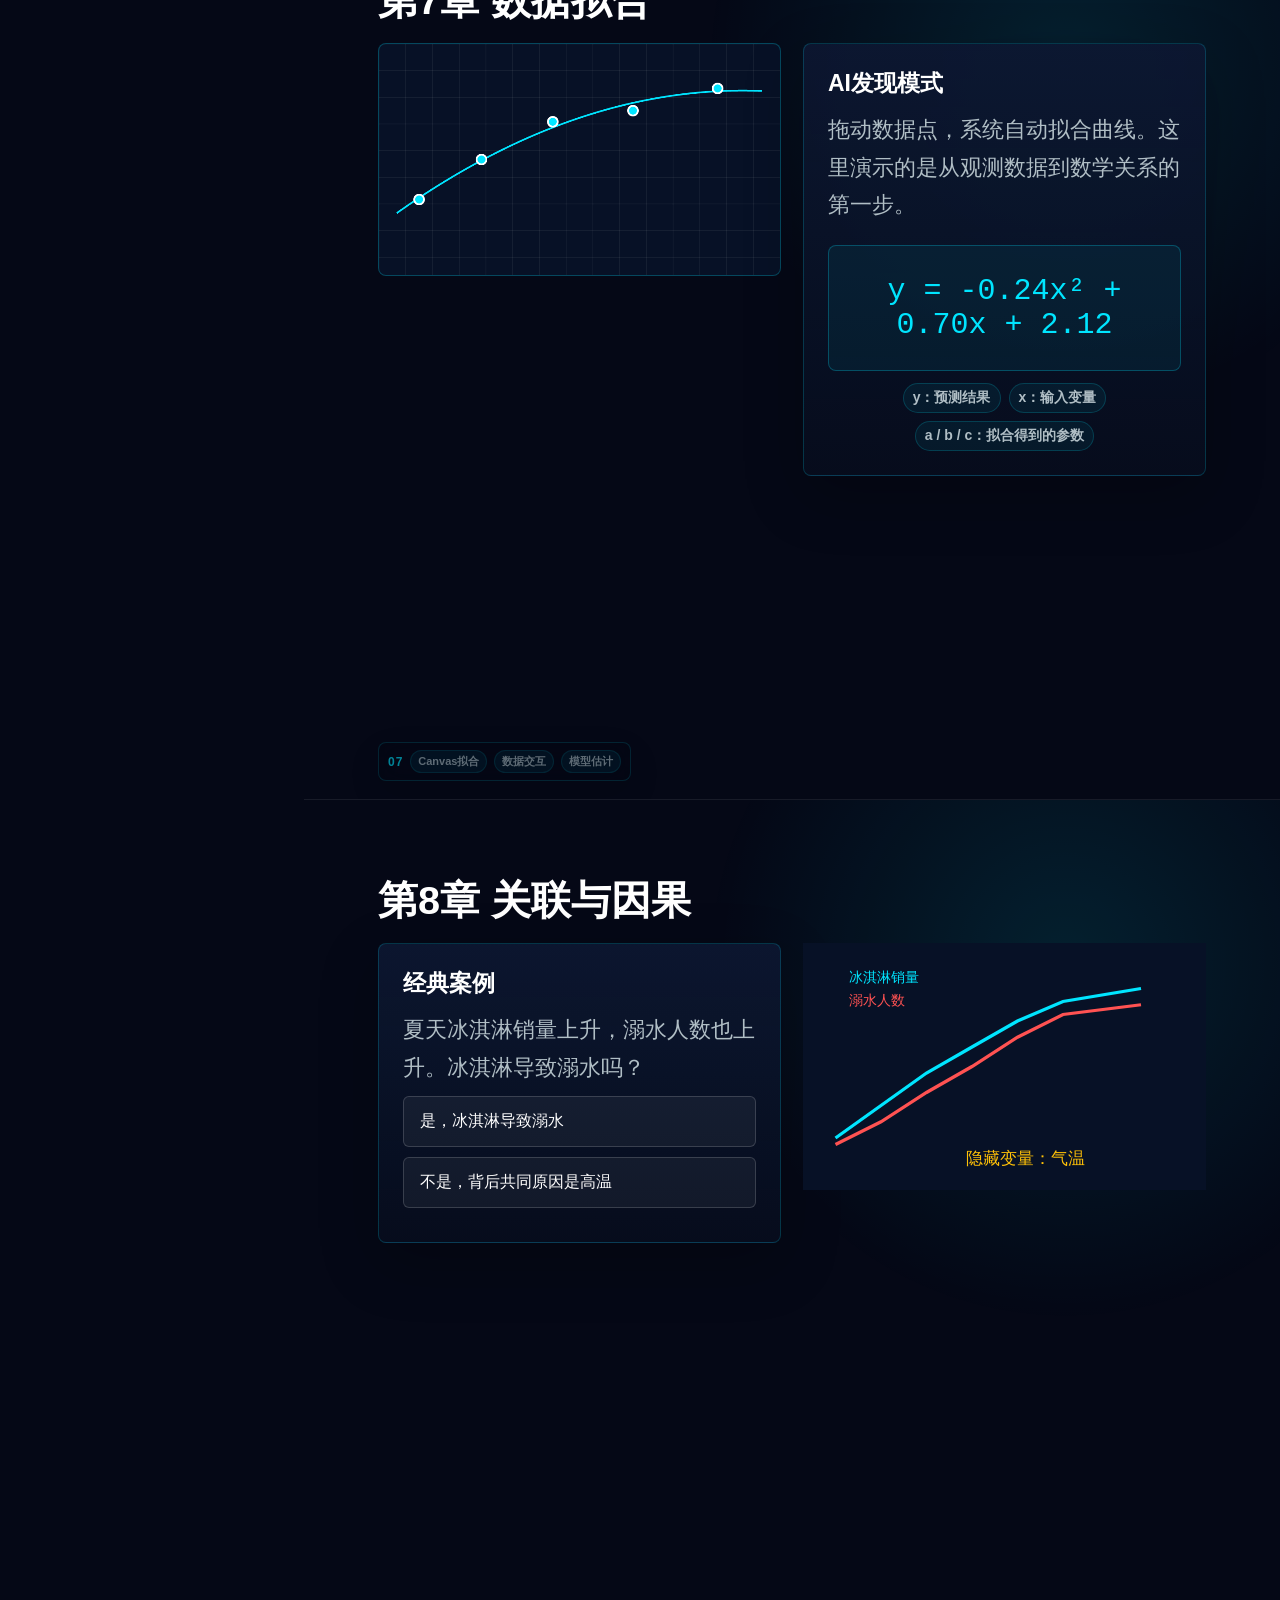
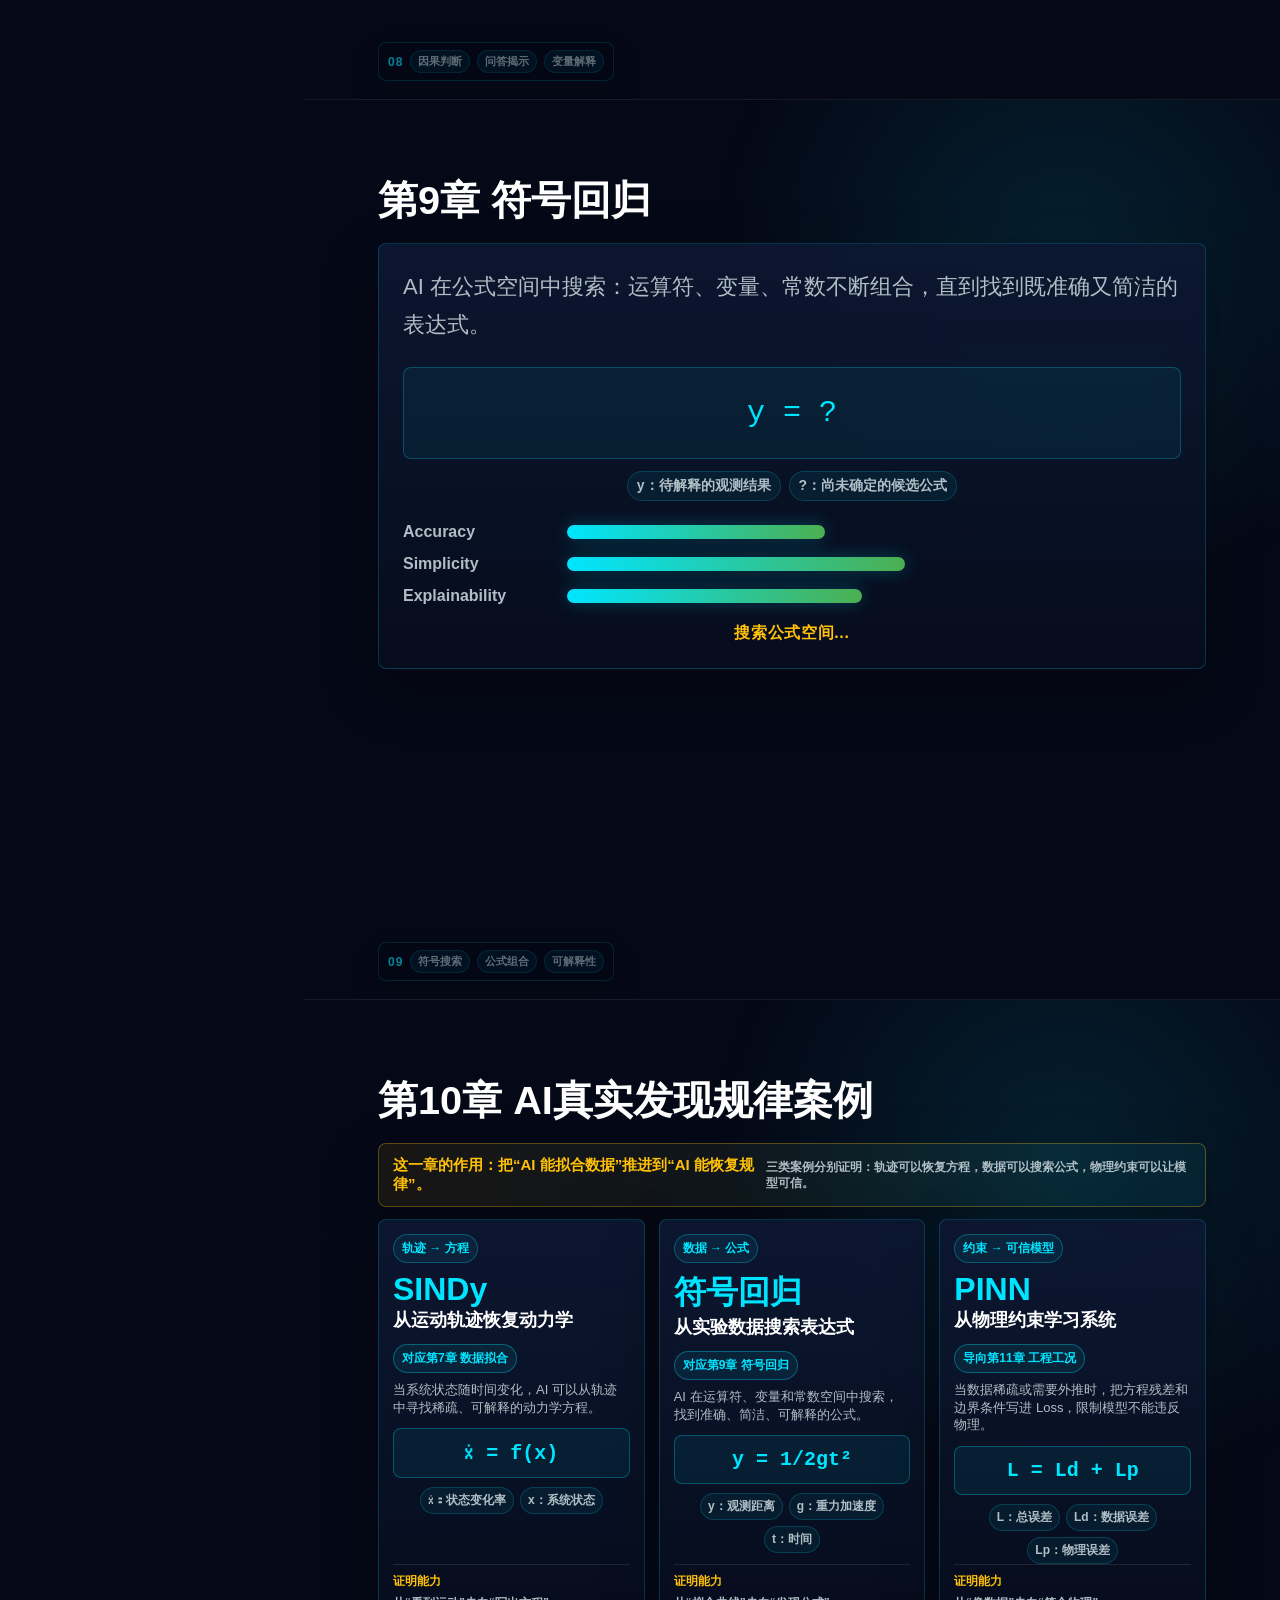
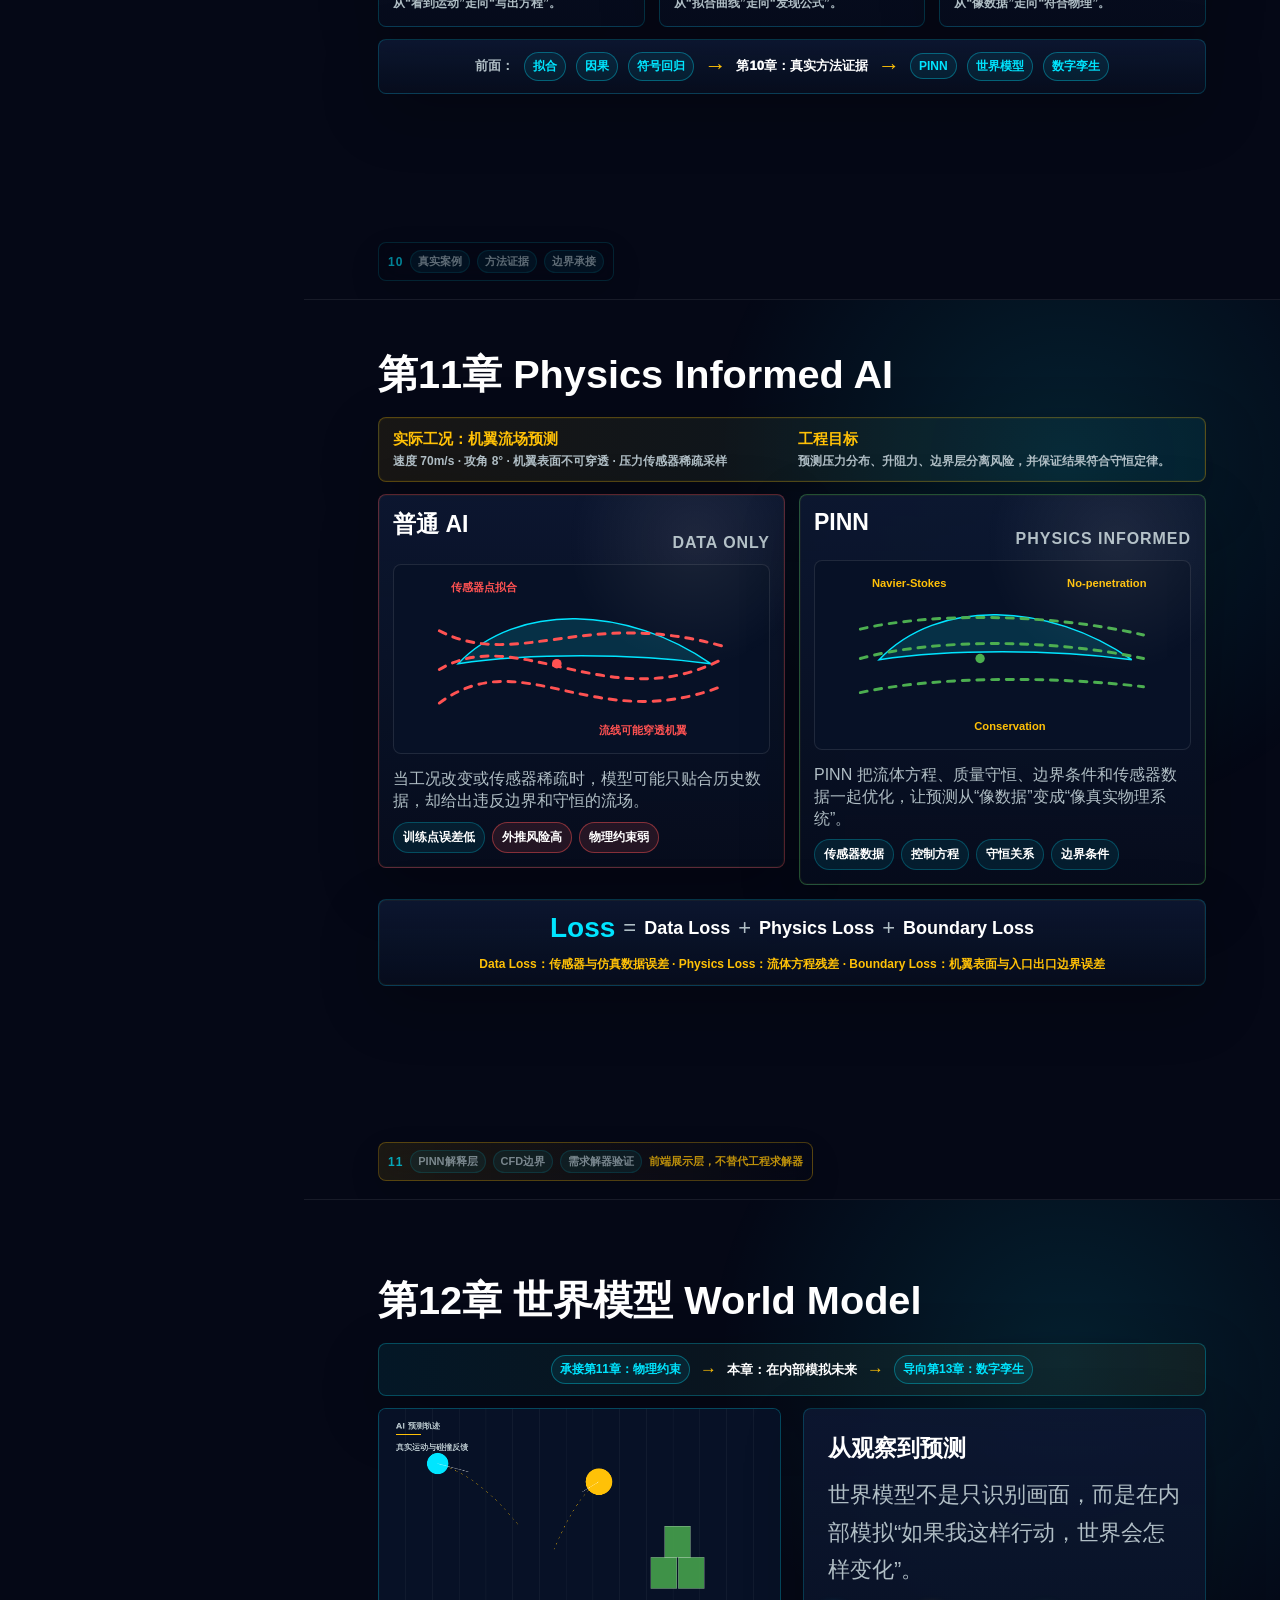
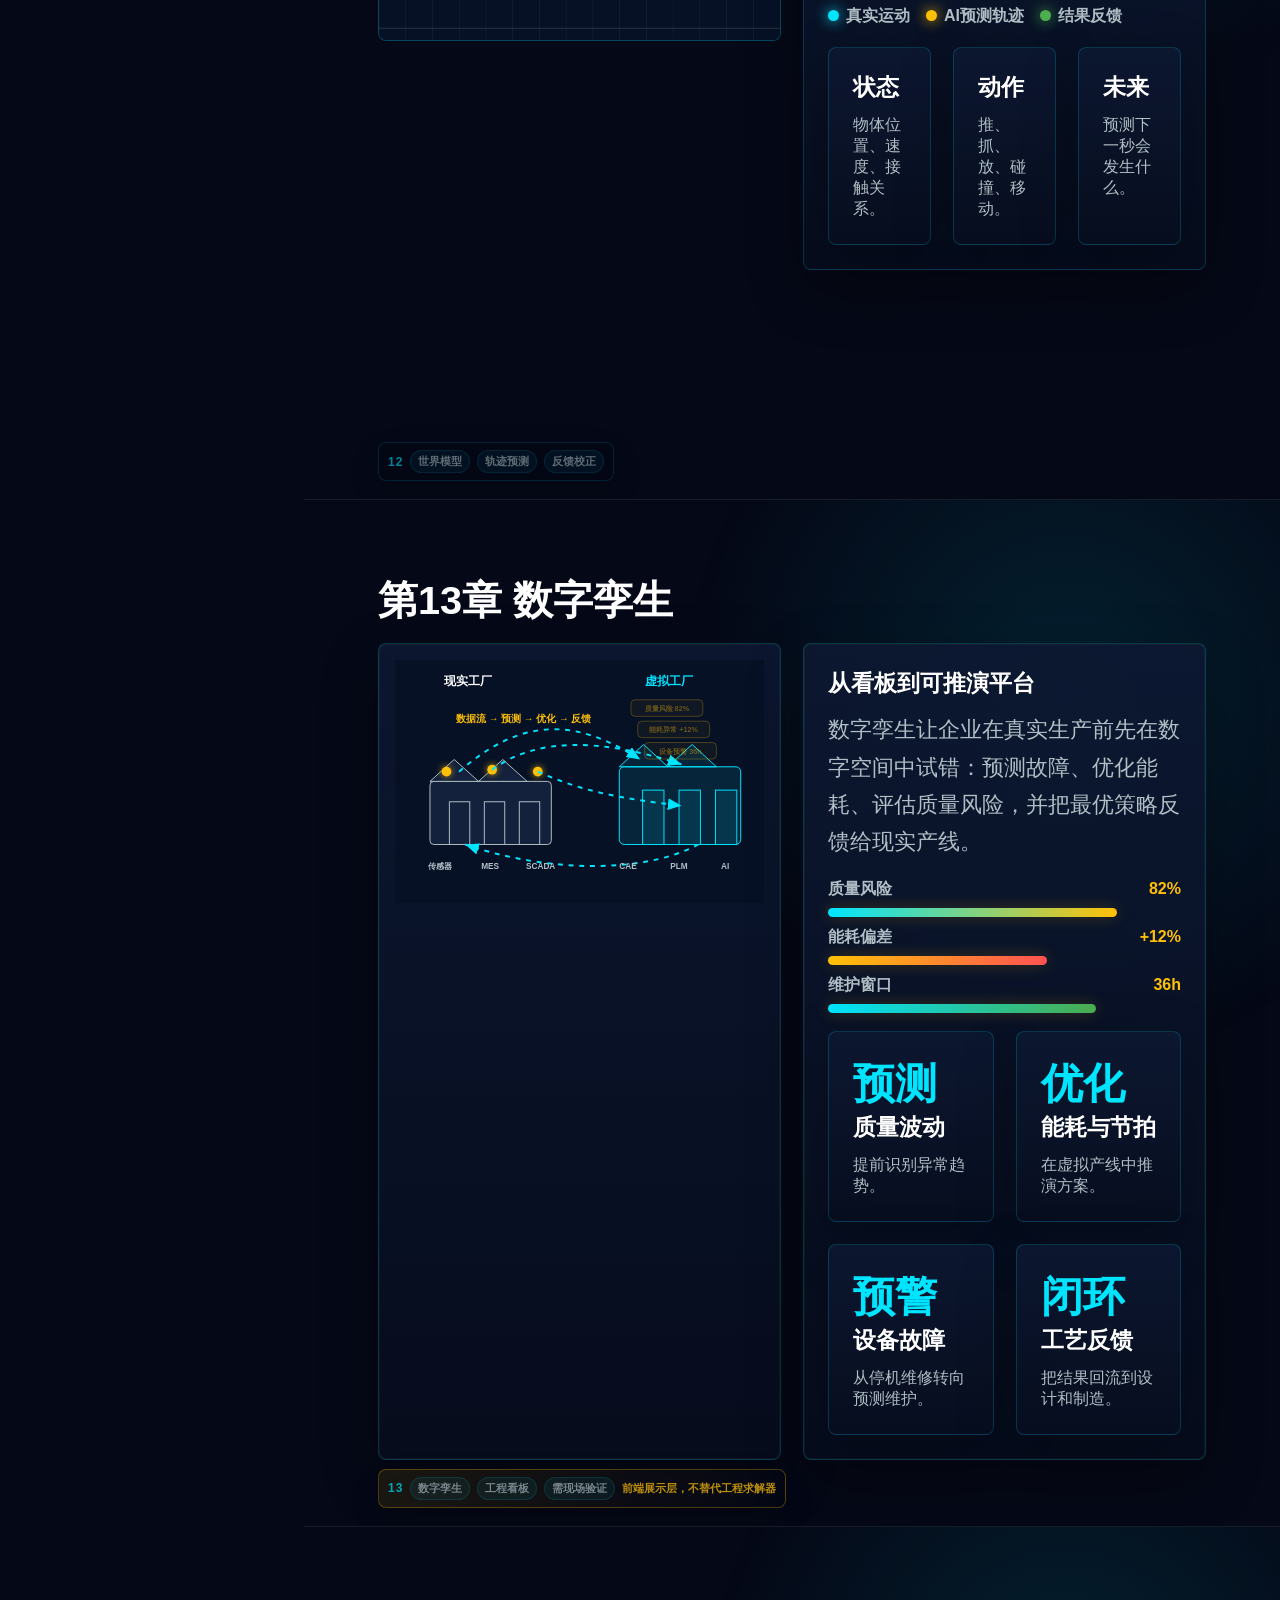
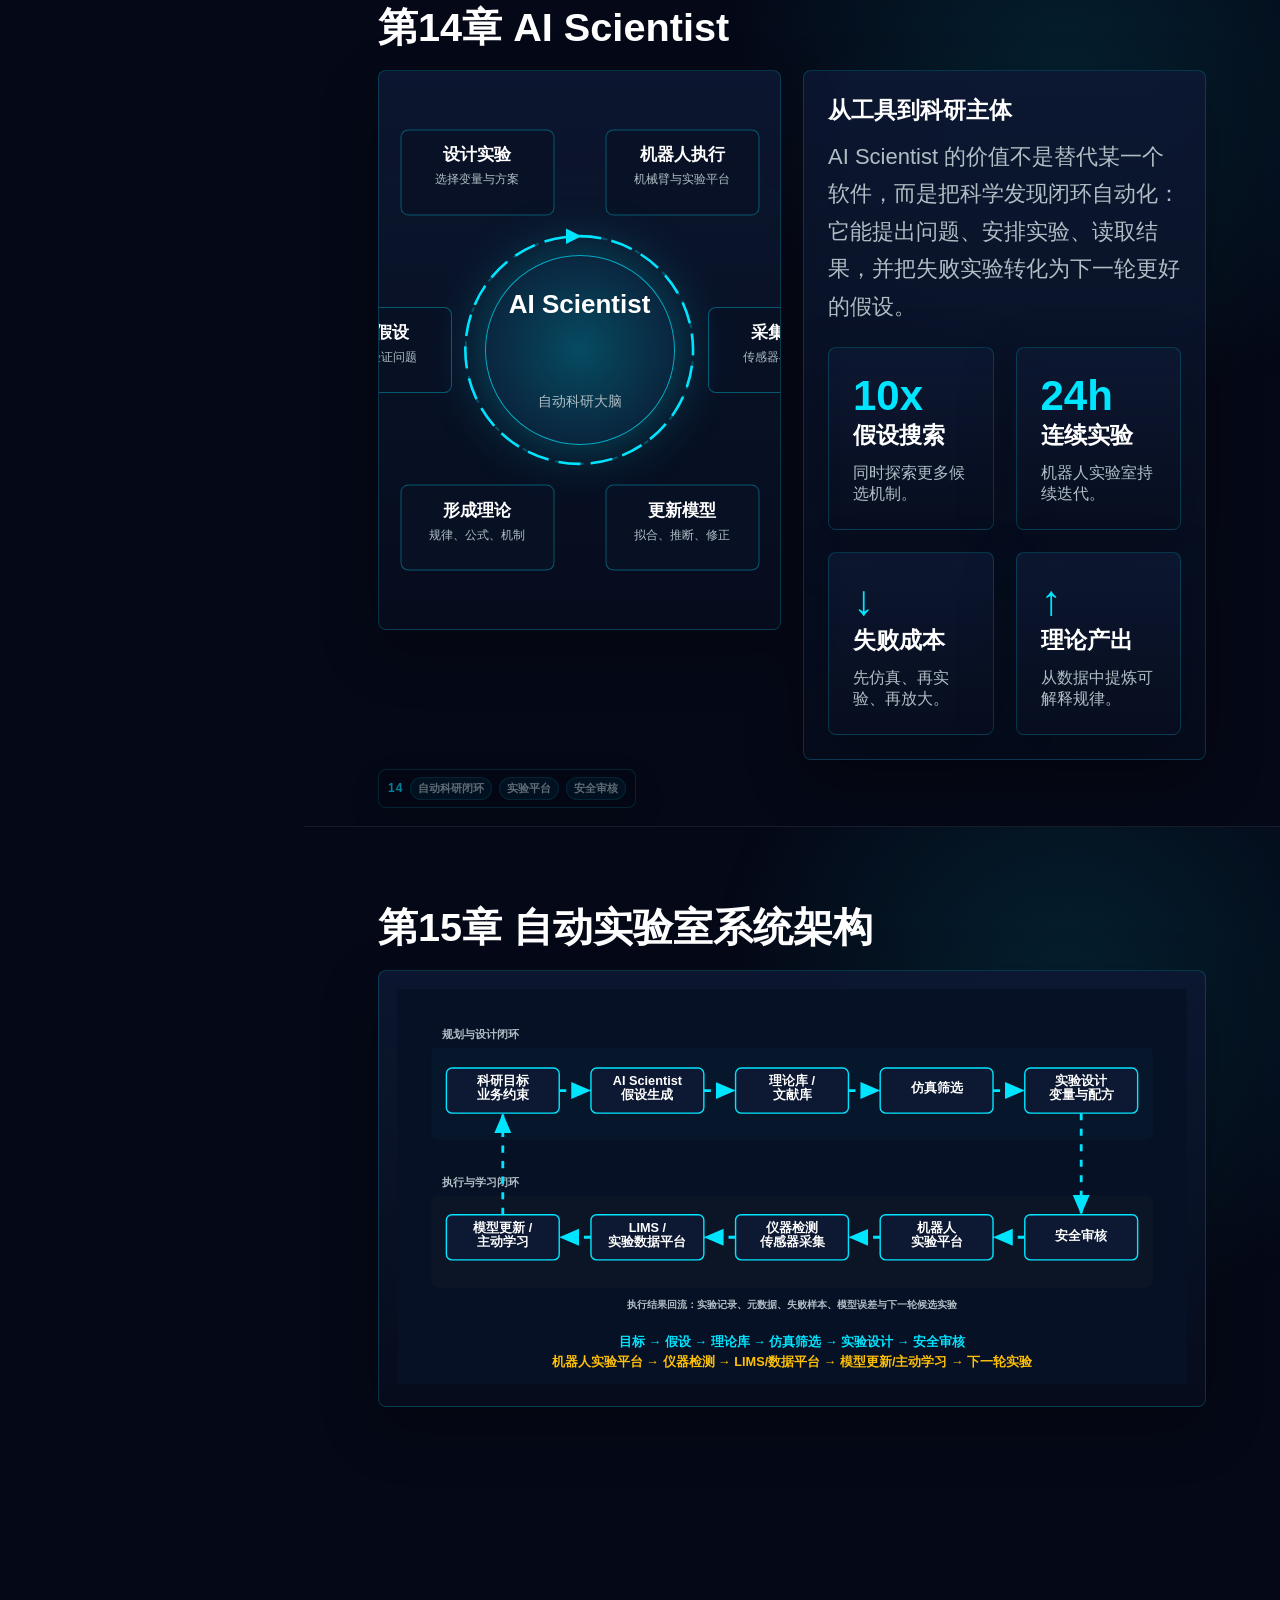
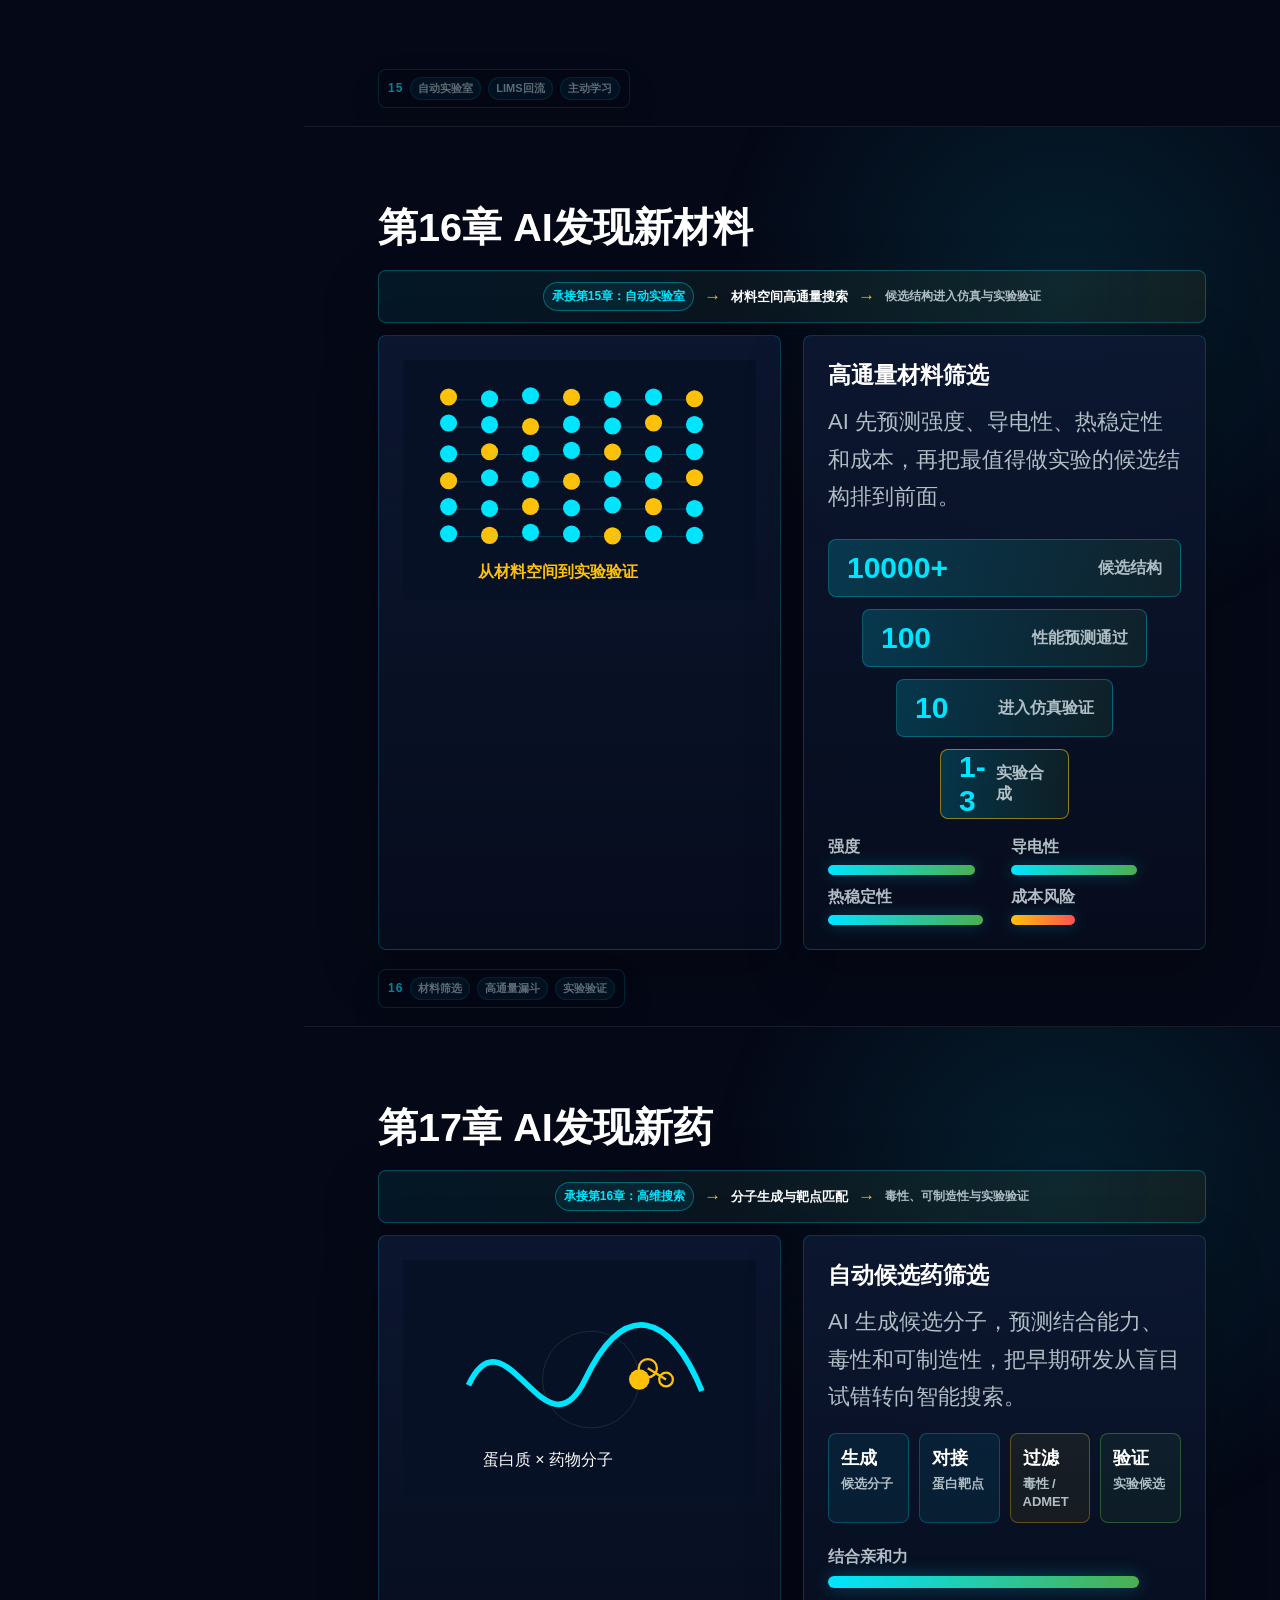
==== commit e10f8003: "Fix physics lab canvas clarity" ====
--- a/index.html
+++ b/index.html
@@ -20,7 +20,7 @@
     </div>
     <div class="progress-track"><div id="progressBar"></div></div>
     <div id="navList" class="nav-list"></div>
-    <a id="versionBadge" class="version-badge" href="version-history.html" target="_blank" rel="noopener">AI Scientist v2.71 迭代记录</a>
+    <a id="versionBadge" class="version-badge" href="version-history.html" target="_blank" rel="noopener">AI Scientist v2.72 迭代记录</a>
   </nav>
   <button id="sidebarToggle" class="sidebar-toggle-fab" type="button" aria-label="打开目录边栏" aria-controls="sideNav" aria-expanded="false">☰</button>
 
--- a/css/theme.css
+++ b/css/theme.css
@@ -1736,6 +1736,8 @@
   gap:12px;
   width:100%;
   align-items:end;
+  text-rendering:geometricPrecision;
+  -webkit-font-smoothing:antialiased;
 }
 .law-select-stack label{
   display:grid;
@@ -1758,7 +1760,9 @@
   background:#071126;
   color:#fff;
   padding:10px 11px;
-  font:800 13px "Microsoft YaHei",Arial,sans-serif;
+  font:700 13px "Microsoft YaHei",Arial,sans-serif;
+  letter-spacing:0;
+  text-shadow:none;
   outline:none;
 }
 .law-select-stack select:focus{
@@ -1773,6 +1777,7 @@
   border:1px solid rgba(255,193,7,.25);
   border-radius:8px;
   background:rgba(255,193,7,.07);
+  text-shadow:none;
 }
 .law-select-current b{color:var(--amber);font-size:14px;line-height:1.25}
 .law-select-current span{color:var(--muted);font-size:12px;line-height:1.35}
@@ -1816,7 +1821,7 @@
 .law-stage{padding:14px}
 .physics-lab-chapter .law-stage{grid-column:1;grid-row:2;display:flex;padding:10px;overflow:hidden}
 #lawCanvas{width:100%;height:100%;min-height:430px;border:1px solid rgba(255,255,255,.10);border-radius:8px;background:#071126}
-.physics-lab-chapter #lawCanvas{min-height:0;height:100%;display:block}
+.physics-lab-chapter #lawCanvas{min-height:0;height:100%;display:block;image-rendering:auto}
 .law-result{display:flex;flex-direction:column}
 .physics-lab-chapter .law-result{grid-column:2;grid-row:2;overflow:auto;padding:12px}
 .law-result .formula{margin-top:10px}
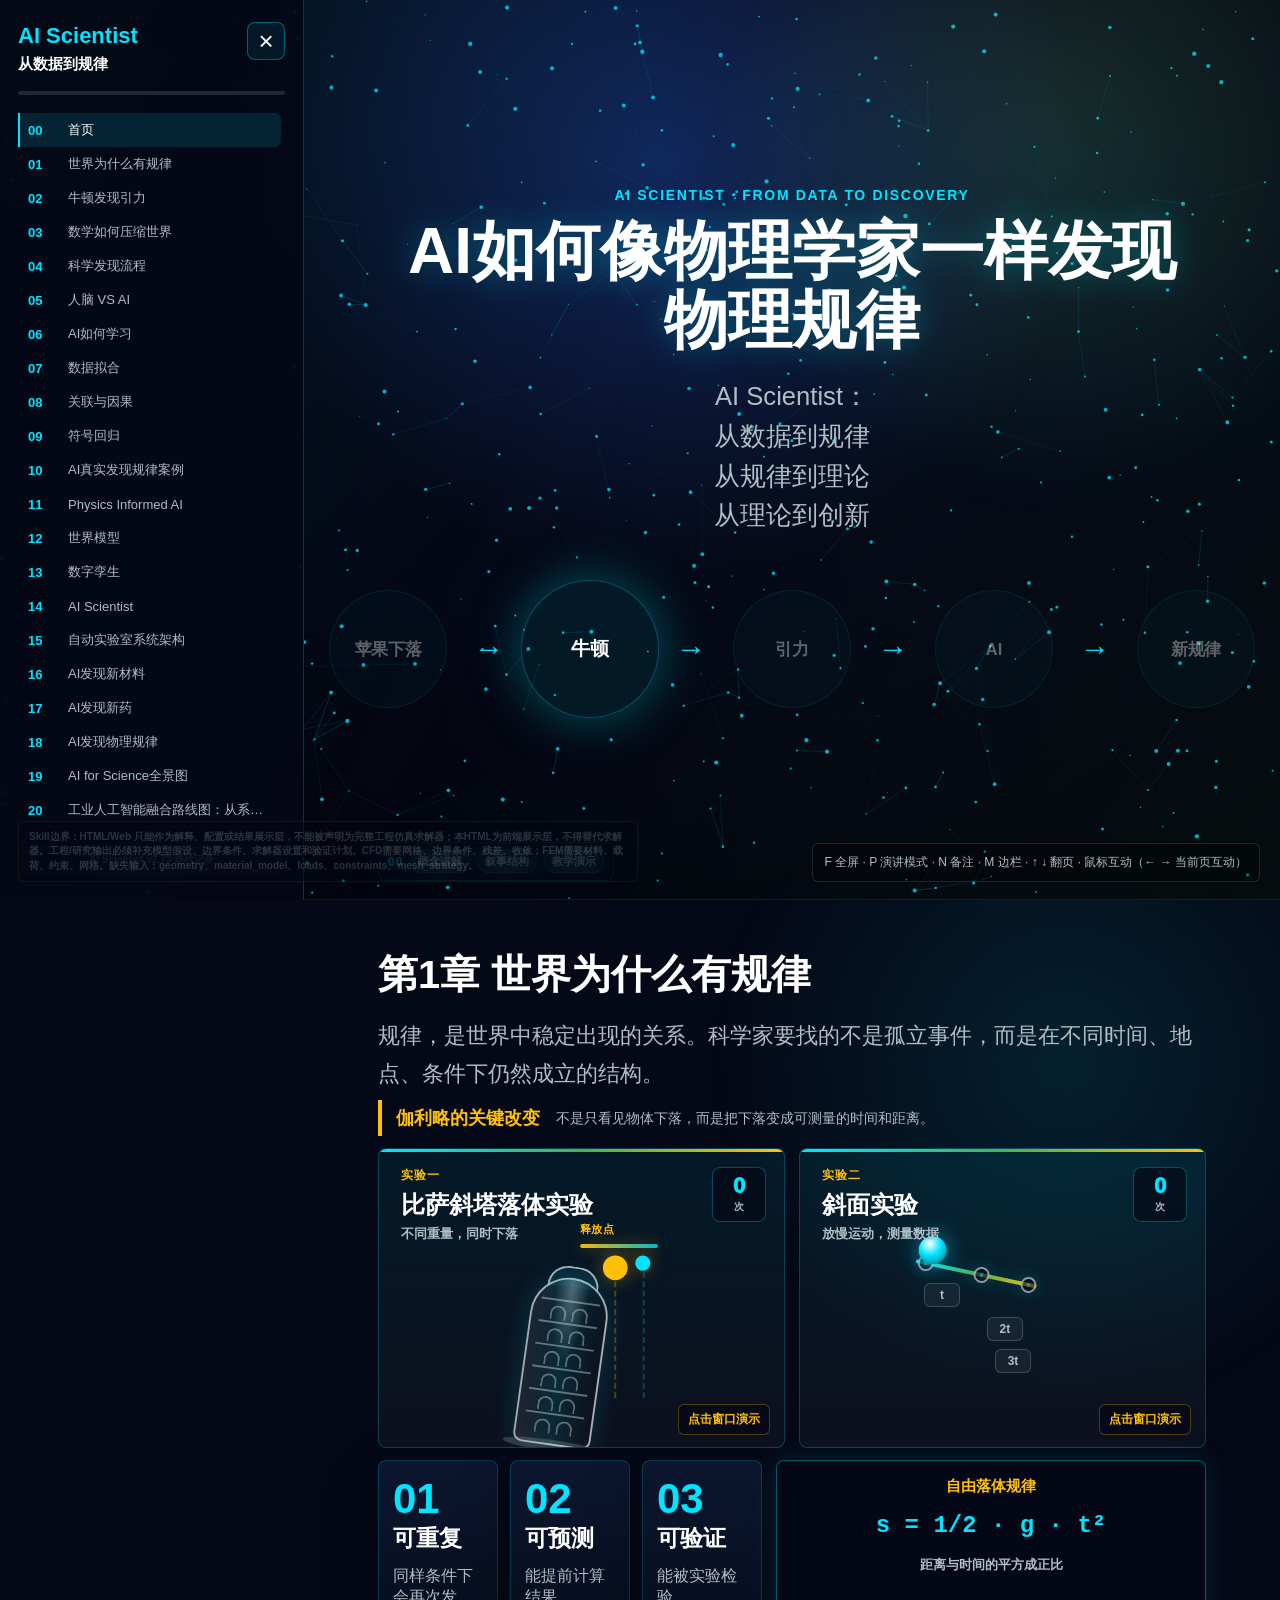
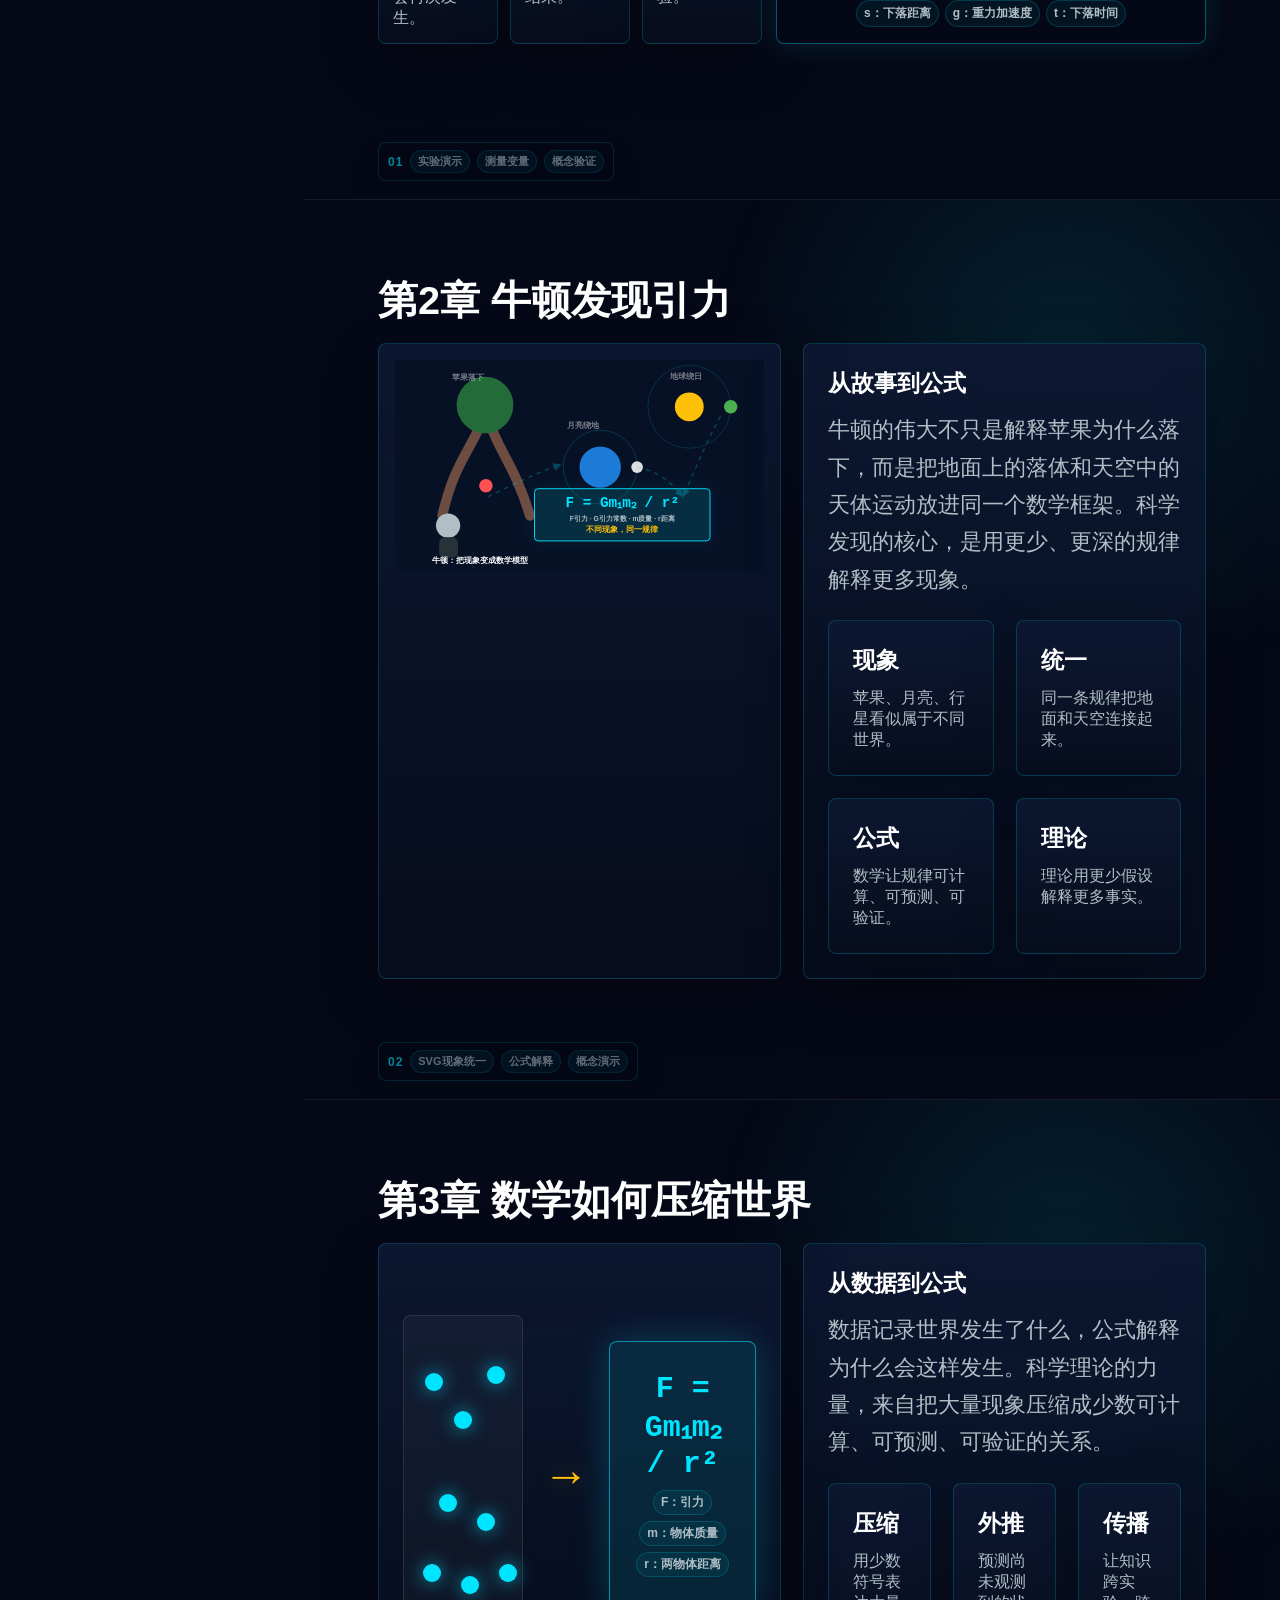
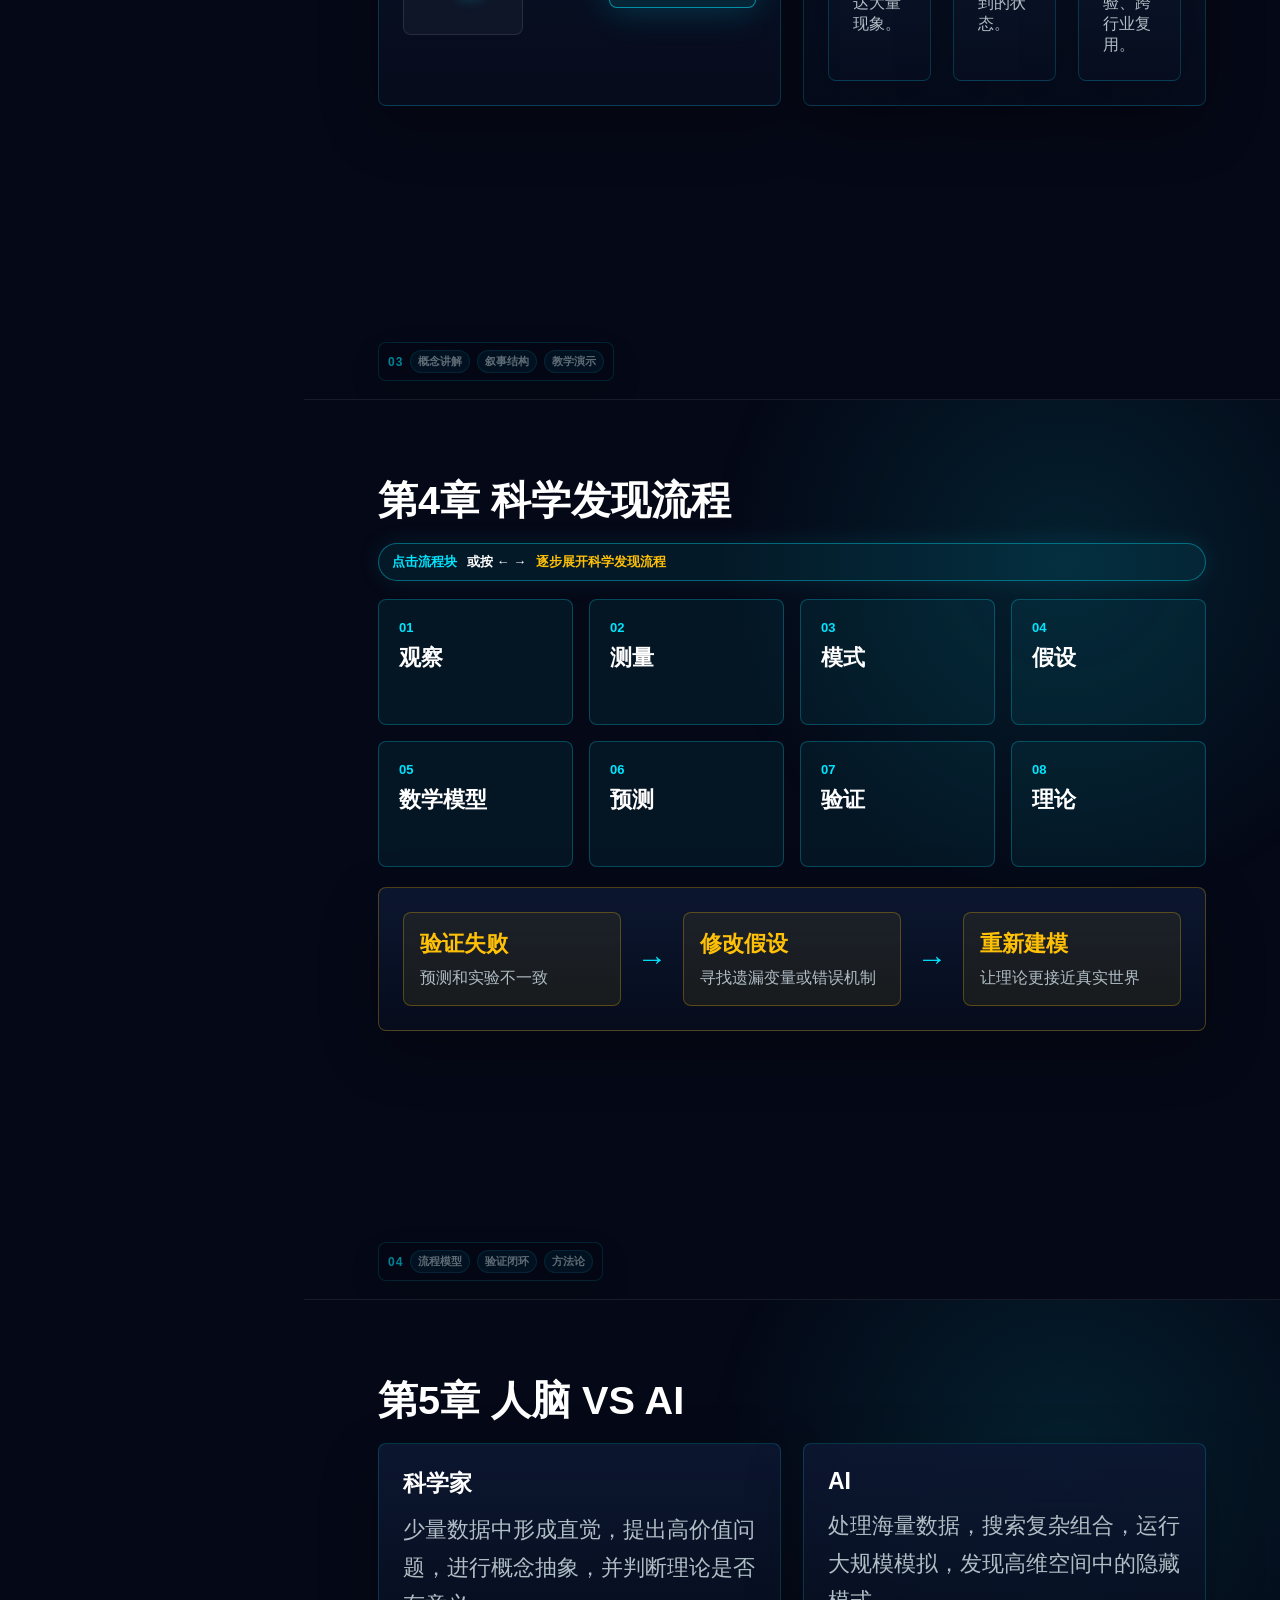
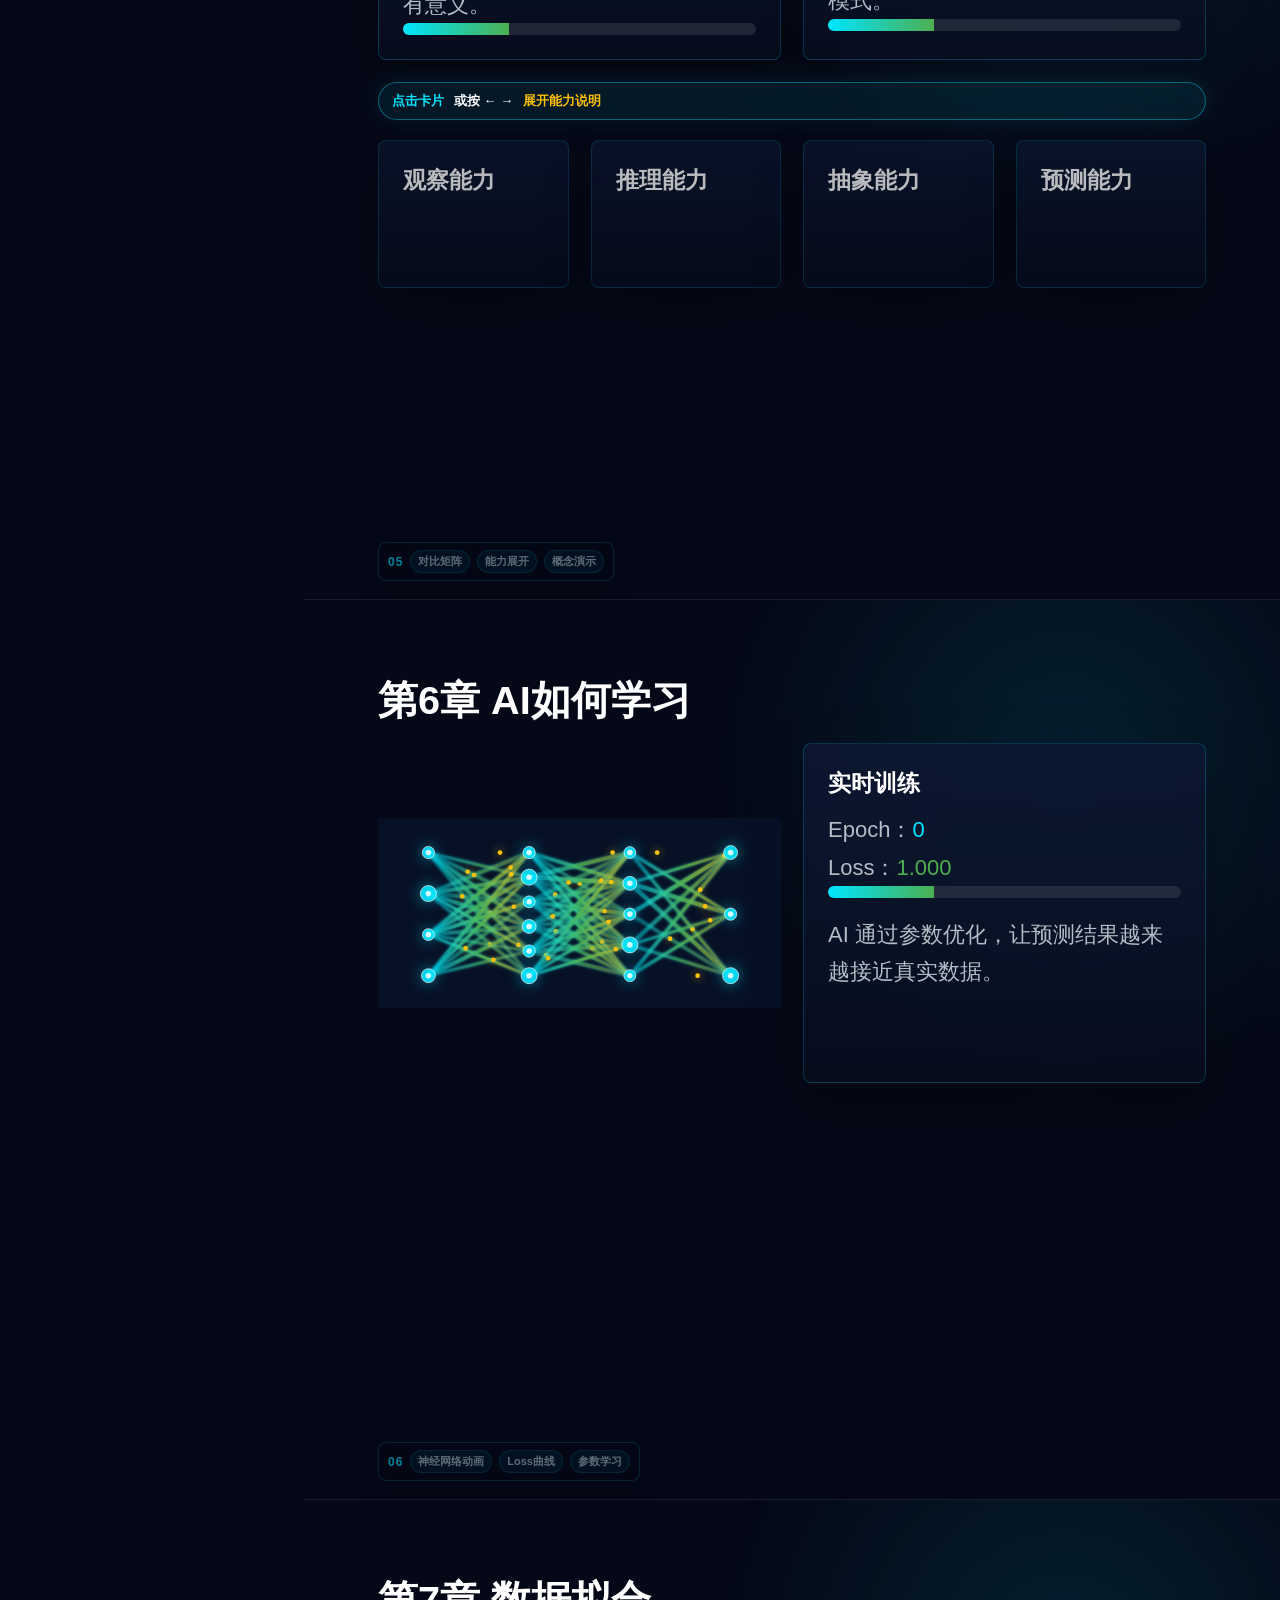
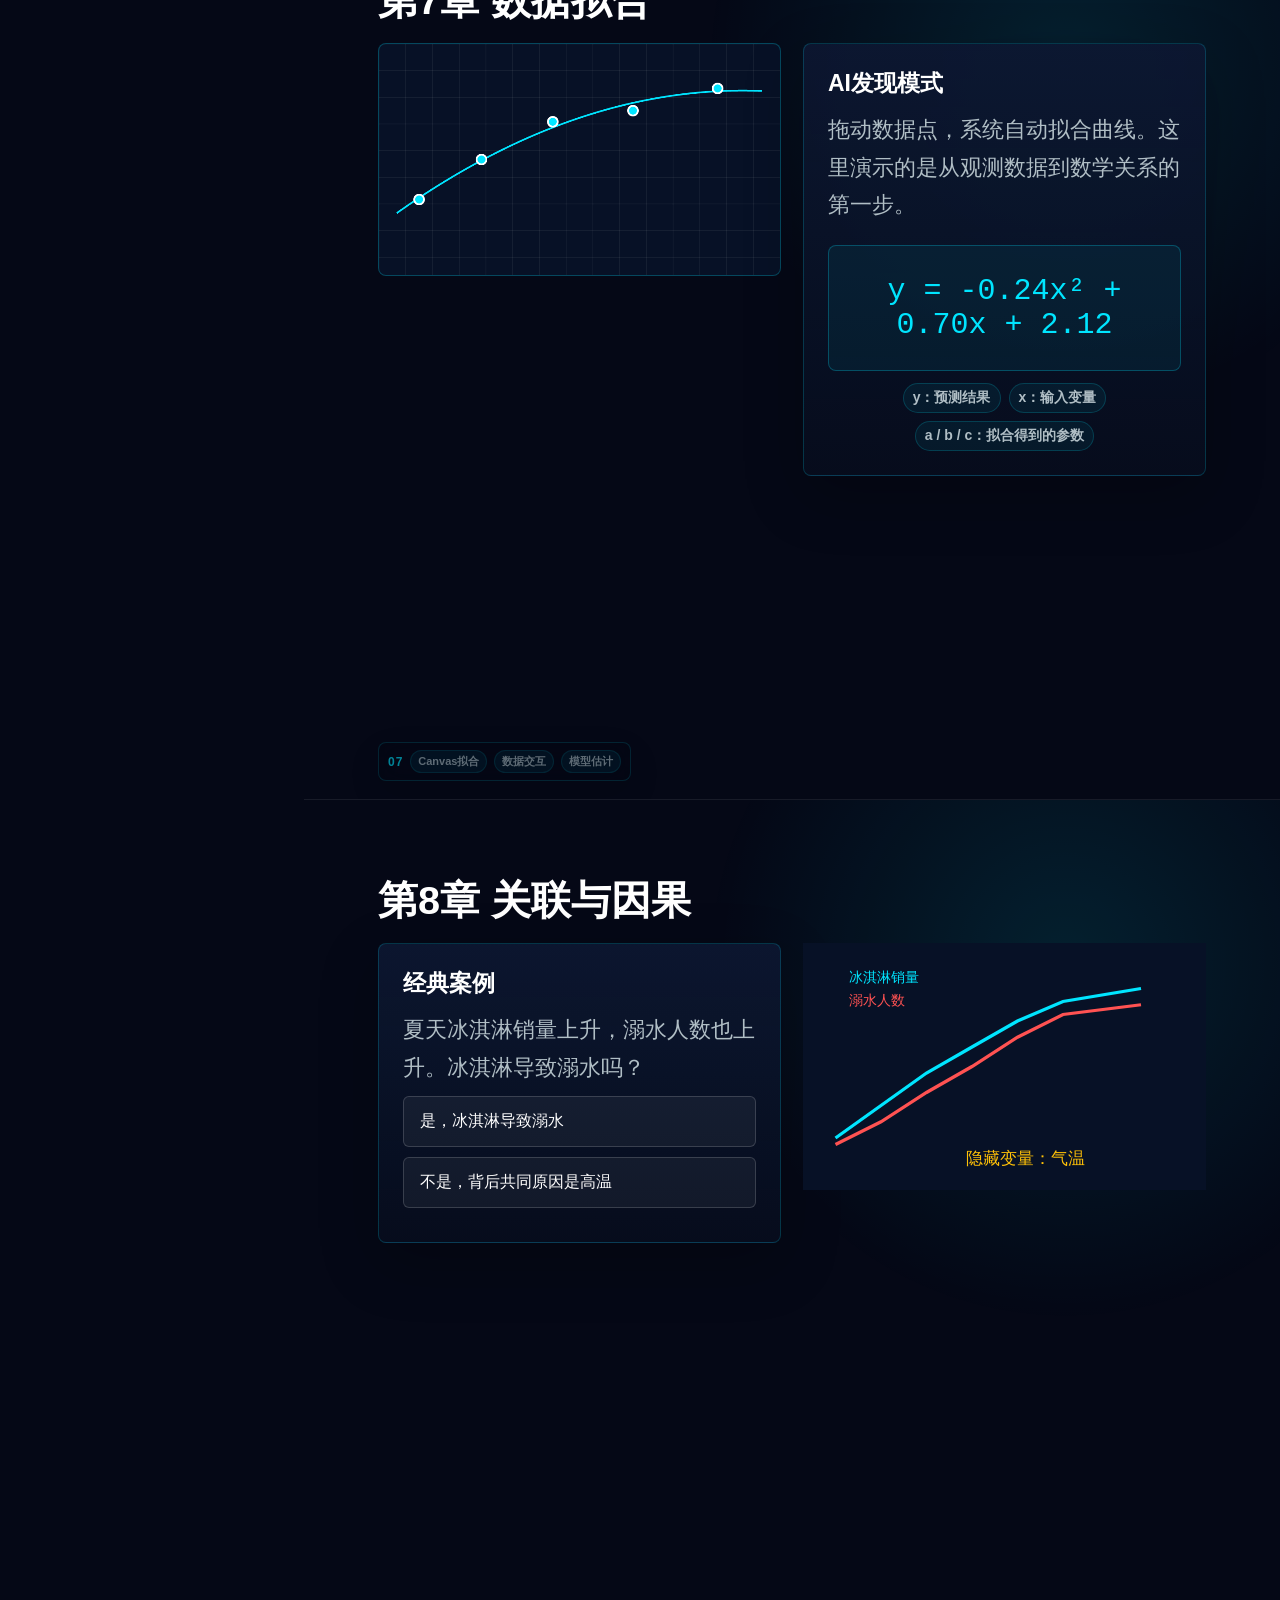
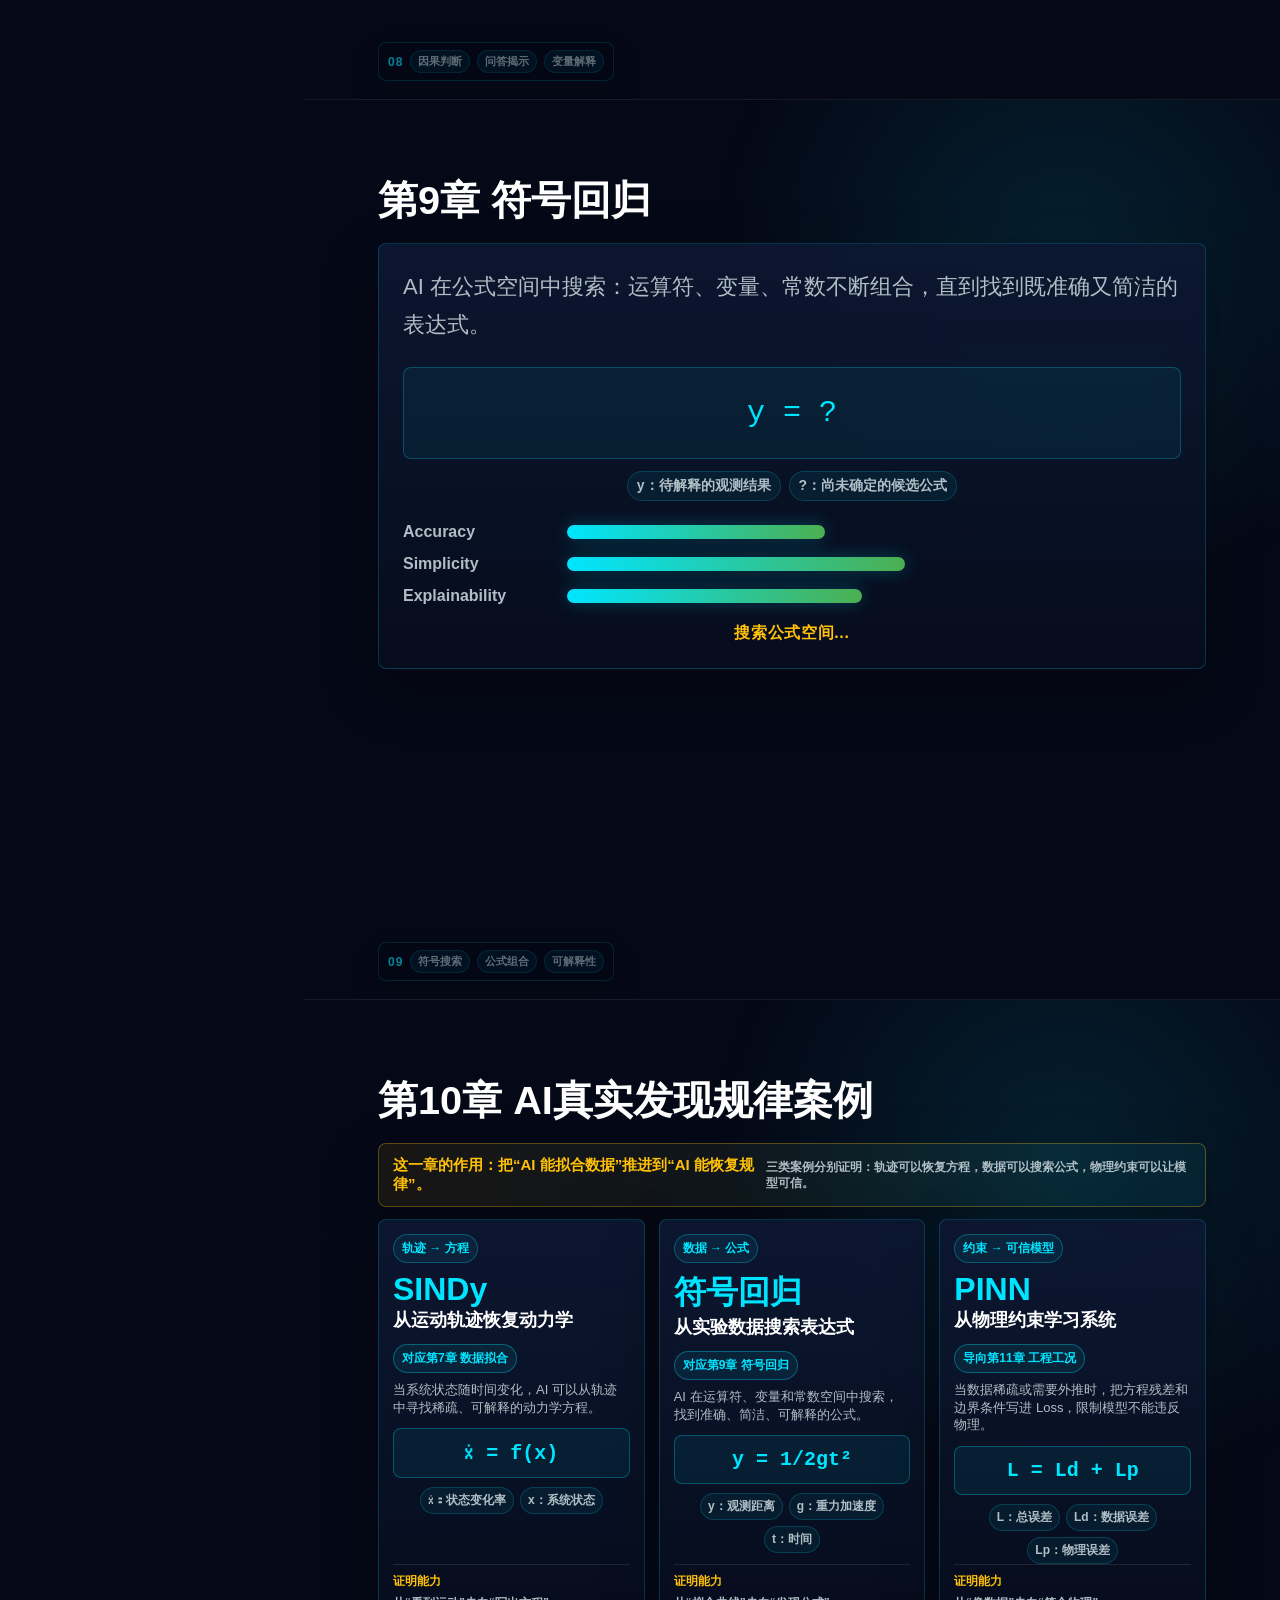
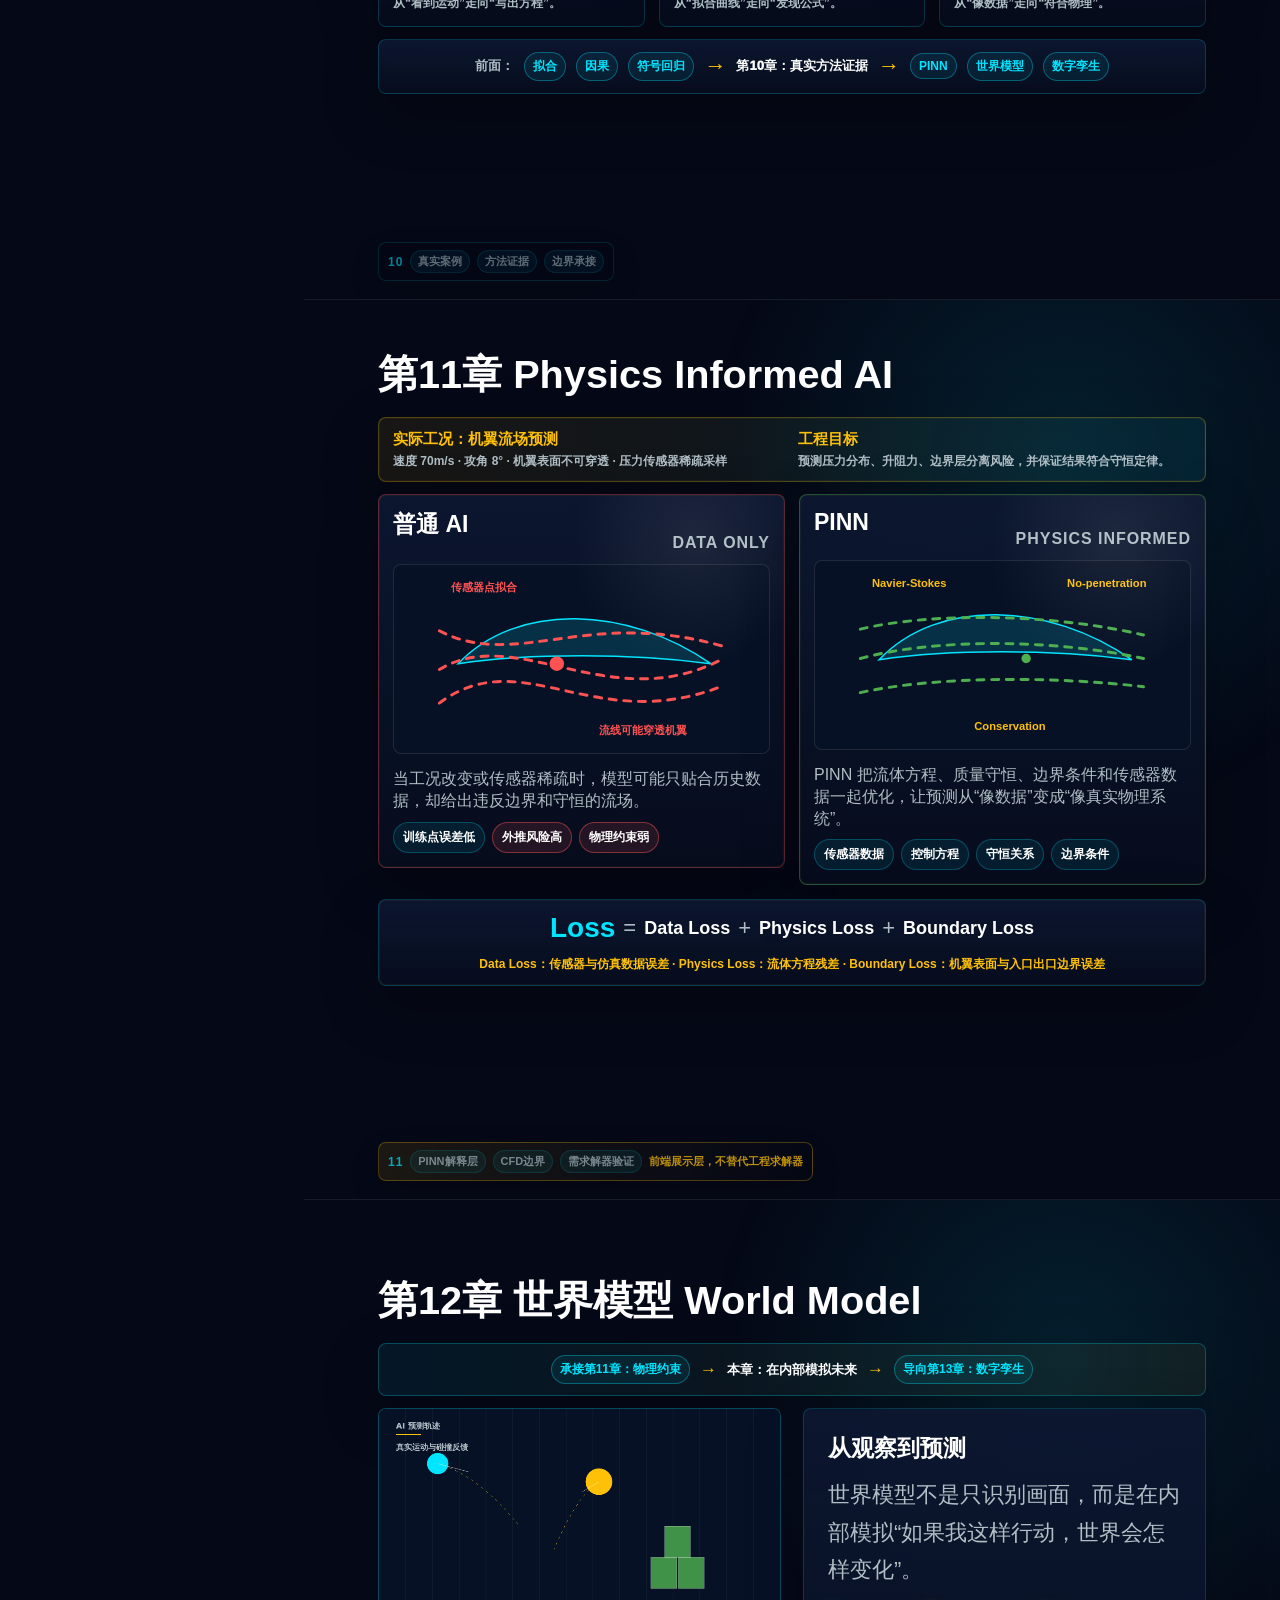
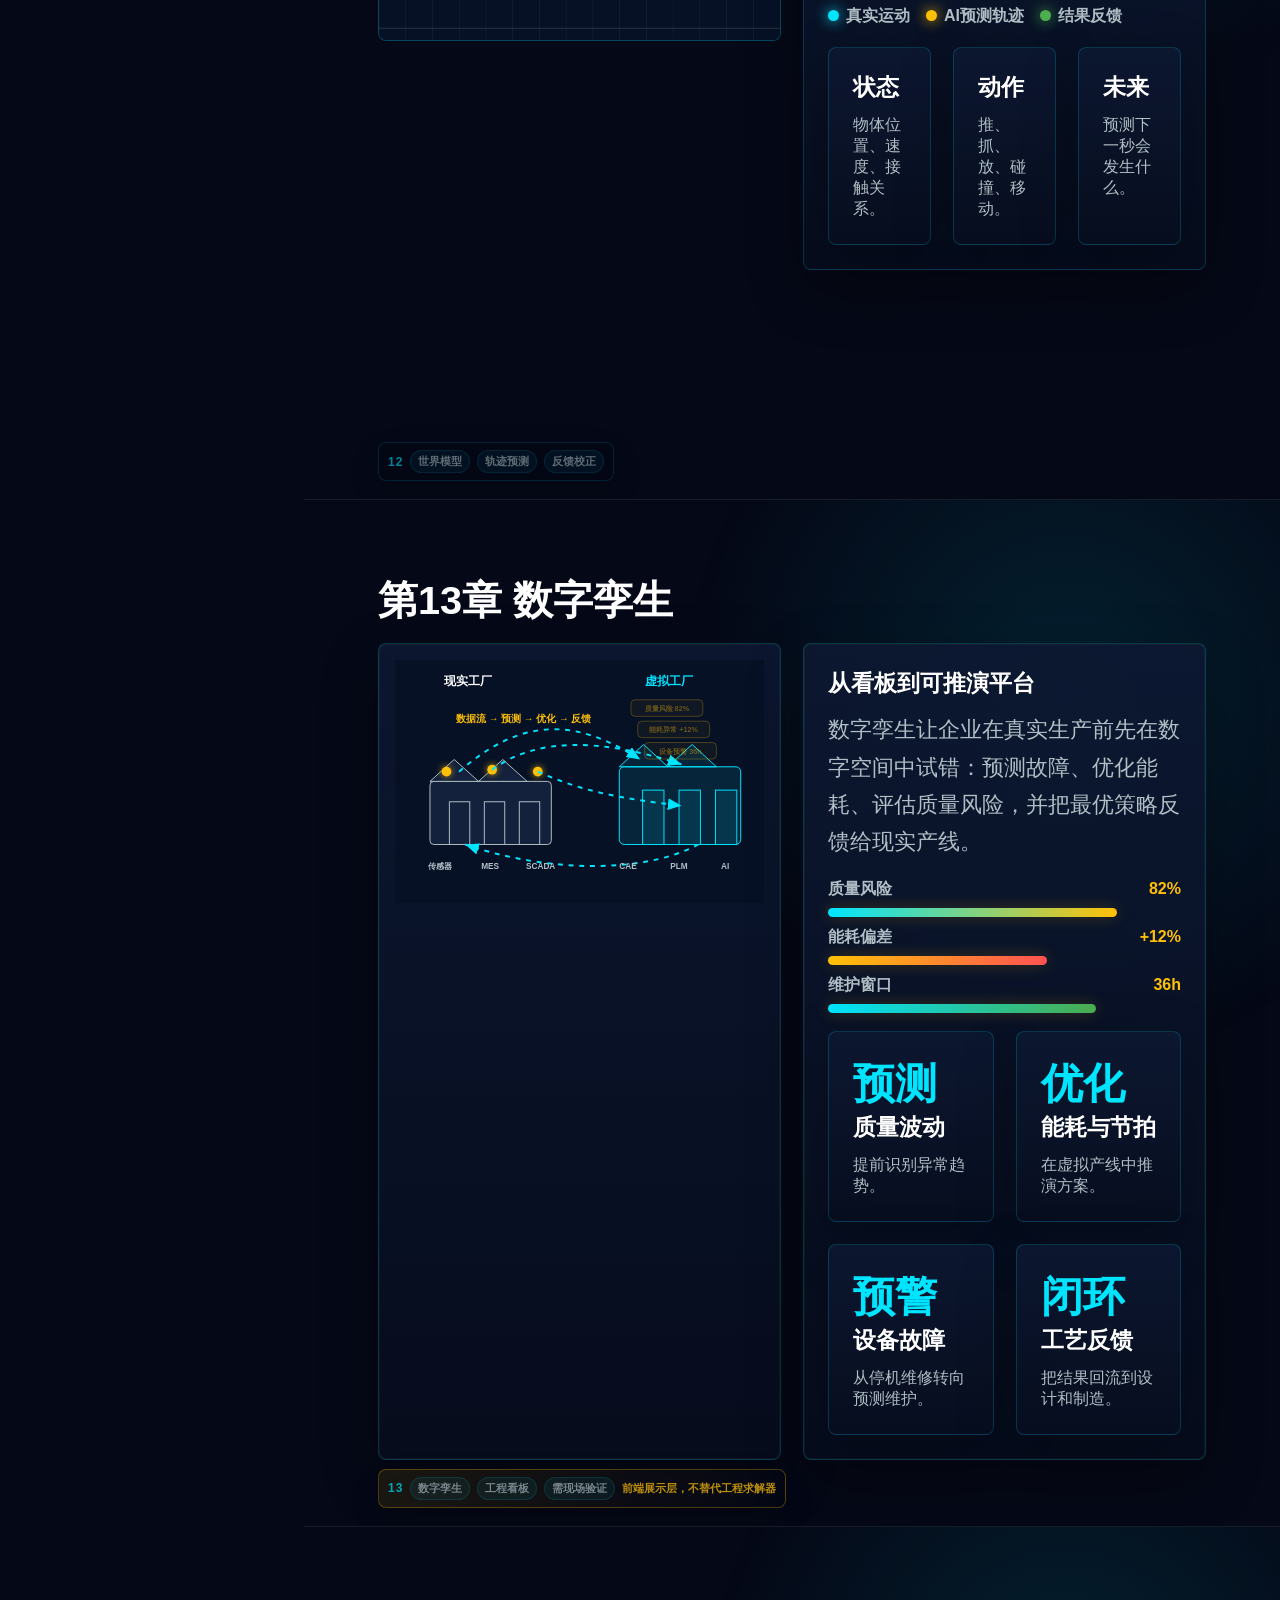
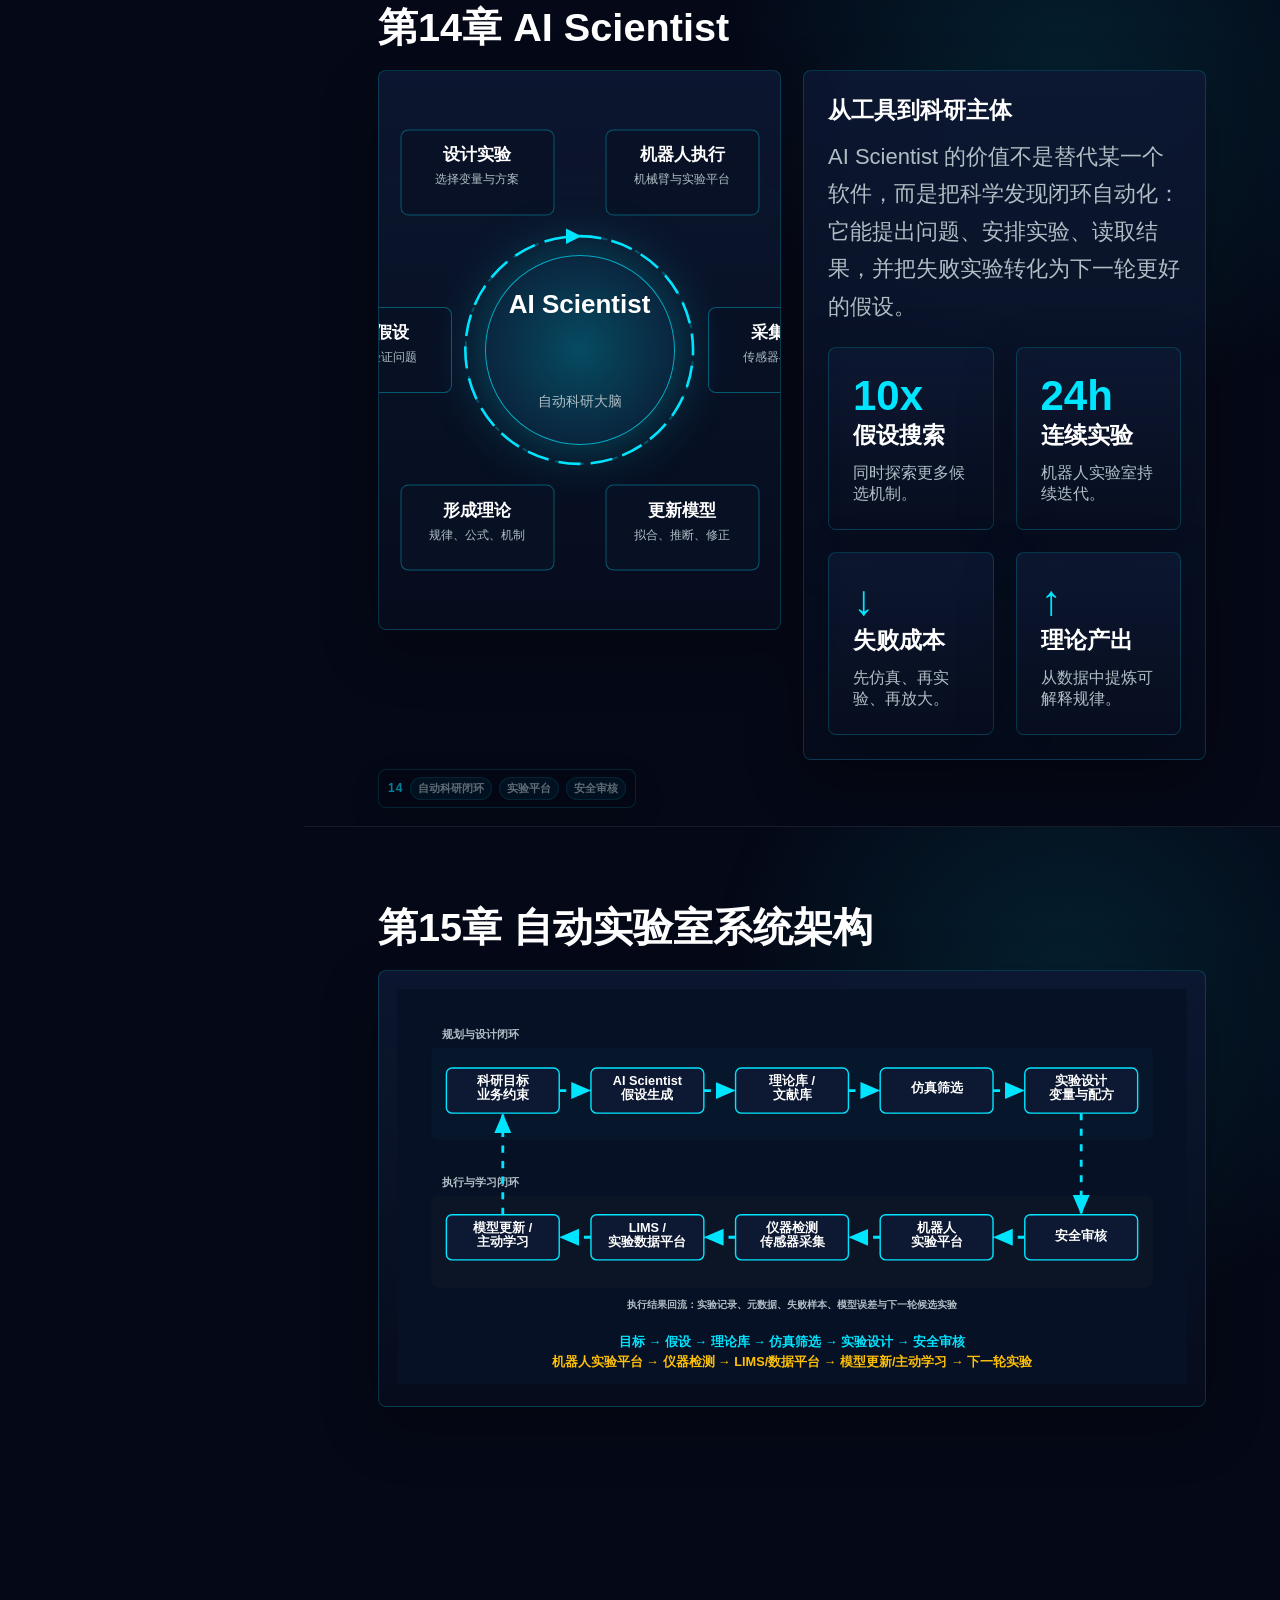
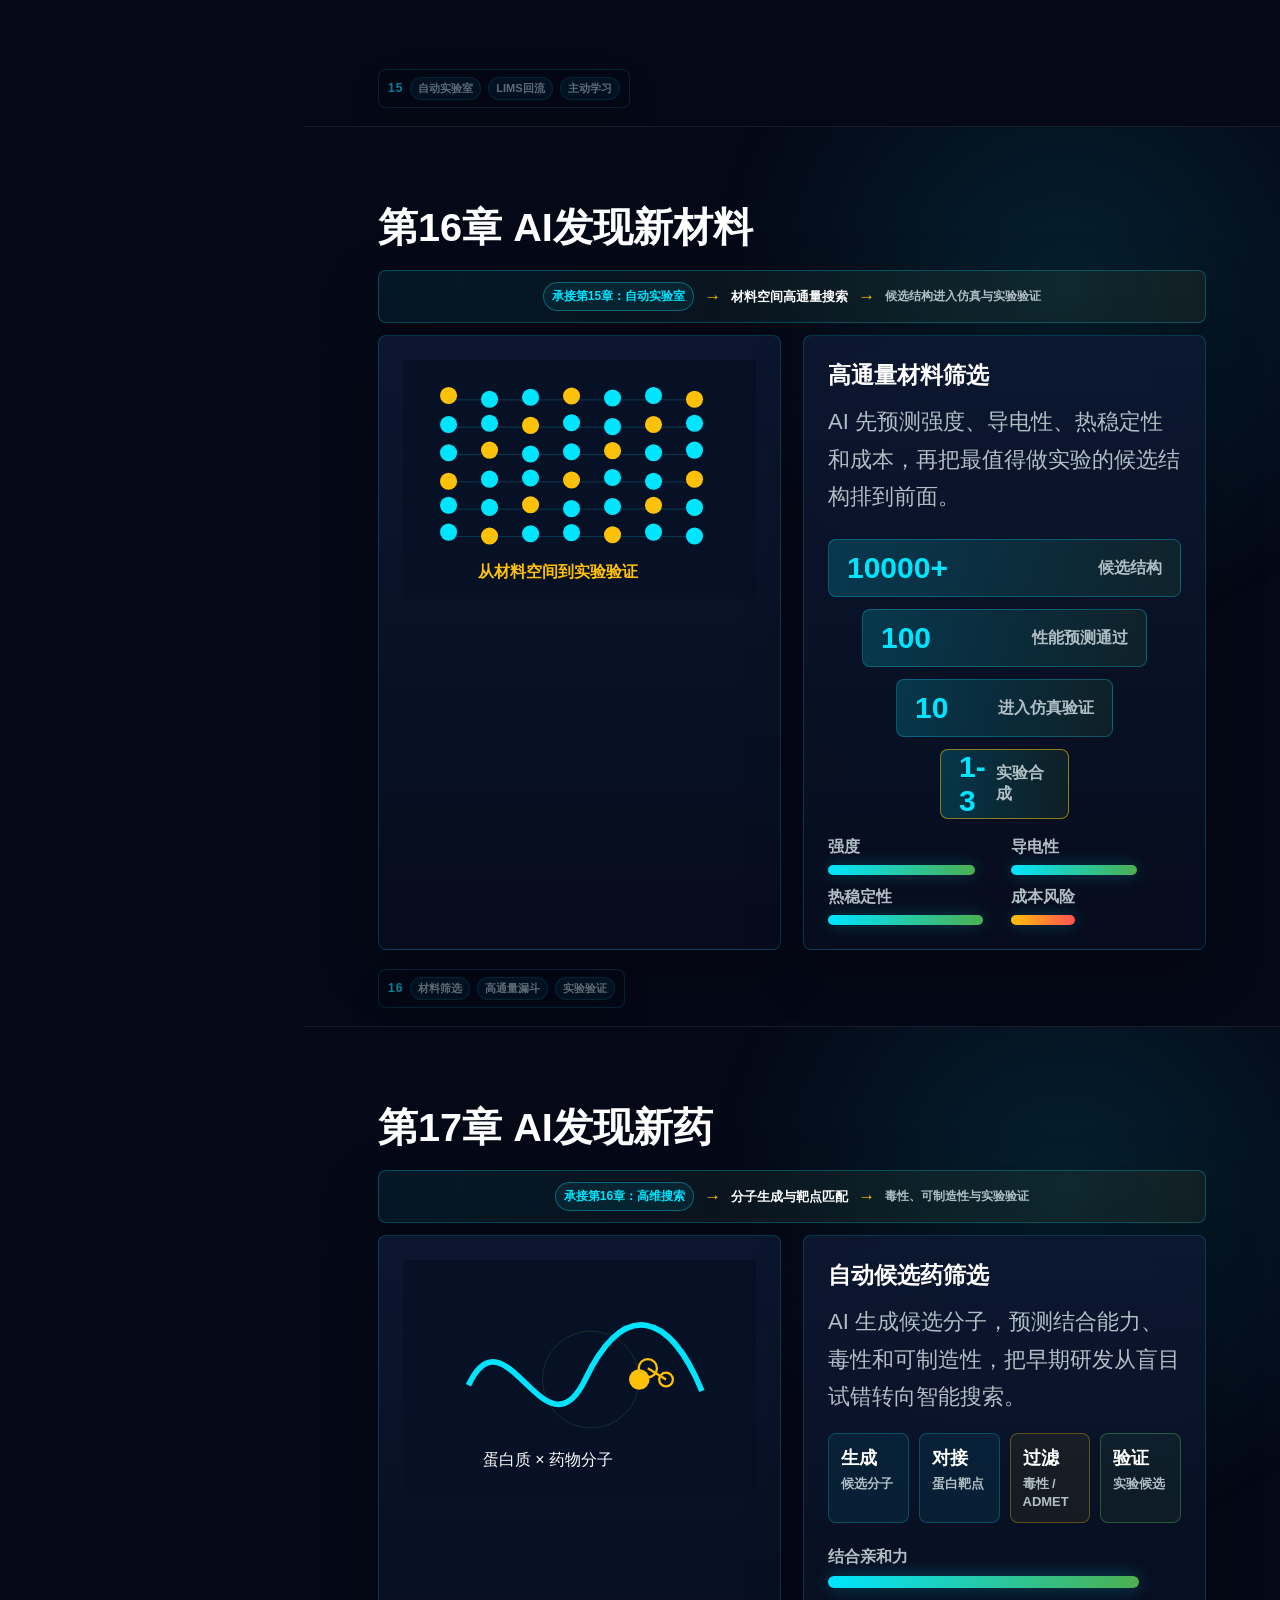
==== commit a5f81cf4: "Rewrite physics lab skill runtime" ====
--- a/index.html
+++ b/index.html
@@ -20,7 +20,7 @@
     </div>
     <div class="progress-track"><div id="progressBar"></div></div>
     <div id="navList" class="nav-list"></div>
-    <a id="versionBadge" class="version-badge" href="version-history.html" target="_blank" rel="noopener">AI Scientist v2.72 迭代记录</a>
+    <a id="versionBadge" class="version-badge" href="version-history.html" target="_blank" rel="noopener">AI Scientist v2.73 迭代记录</a>
   </nav>
   <button id="sidebarToggle" class="sidebar-toggle-fab" type="button" aria-label="打开目录边栏" aria-controls="sideNav" aria-expanded="false">☰</button>
 
--- a/css/theme.css
+++ b/css/theme.css
@@ -1730,6 +1730,36 @@
   align-content:start;
   align-self:start;
 }
+.lab-skill-strip{
+  display:flex;
+  align-items:center;
+  gap:7px;
+  min-height:22px;
+  padding:0 2px 4px;
+  color:rgba(176,190,197,.72);
+  font-size:10px;
+  font-weight:900;
+  letter-spacing:.02em;
+  text-transform:uppercase;
+  overflow:hidden;
+  white-space:nowrap;
+}
+.lab-skill-strip span{
+  color:rgba(0,229,255,.82);
+  padding:2px 7px;
+  border:1px solid rgba(0,229,255,.18);
+  border-radius:999px;
+  background:rgba(0,229,255,.055);
+}
+.lab-skill-strip i{
+  color:rgba(255,193,7,.72);
+  font-style:normal;
+}
+.lab-skill-strip em{
+  margin-left:auto;
+  color:rgba(255,193,7,.82);
+  font-style:normal;
+}
 .law-select-stack{
   display:grid;
   grid-template-columns:minmax(190px,260px) minmax(360px,1fr) minmax(240px,340px);
@@ -1837,6 +1867,11 @@
 .physics-lab-chapter .formula-legend.dynamic b{font-size:12px}
 .physics-lab-chapter .formula-legend.dynamic small{font-size:11px;line-height:1.25}
 .physics-lab-chapter .formula-legend.dynamic em{font-size:11px;line-height:1.3}
+.physics-lab-chapter .formula-legend.dynamic .skill-route{
+  border-color:rgba(255,193,7,.28);
+  background:rgba(255,193,7,.07);
+}
+.physics-lab-chapter .formula-legend.dynamic .skill-route b{color:var(--amber)}
 .physics-lab-chapter .law-controls{gap:6px;margin:8px 0;padding:8px}
 .physics-lab-chapter .law-controls label{grid-template-columns:62px 1fr 46px;gap:8px;font-size:11px}
 .law-result .lead{font-size:18px;line-height:1.55;margin-top:14px}
@@ -2023,6 +2058,8 @@
     grid-template-columns:minmax(170px,230px) minmax(320px,1fr) minmax(220px,300px);
     gap:10px;
   }
+  .lab-skill-strip{font-size:9px;gap:5px}
+  .lab-skill-strip span{padding:2px 5px}
   .physics-lab-chapter #lawCanvas{min-height:0}
   .physics-lab-chapter .law-result .formula{font-size:19px;padding:9px}
   .physics-lab-chapter .formula-legend.dynamic small,
@@ -2158,6 +2195,7 @@
     grid-template-columns:minmax(160px,215px) minmax(300px,1fr) minmax(200px,280px);
     gap:8px;
   }
+  .lab-skill-strip{display:none}
   .physics-lab-chapter #lawCanvas{min-height:0}
   .physics-lab-chapter .law-menu{gap:6px;padding:8px}
   .physics-lab-chapter .law-group{gap:5px;padding-bottom:6px;margin-bottom:6px}
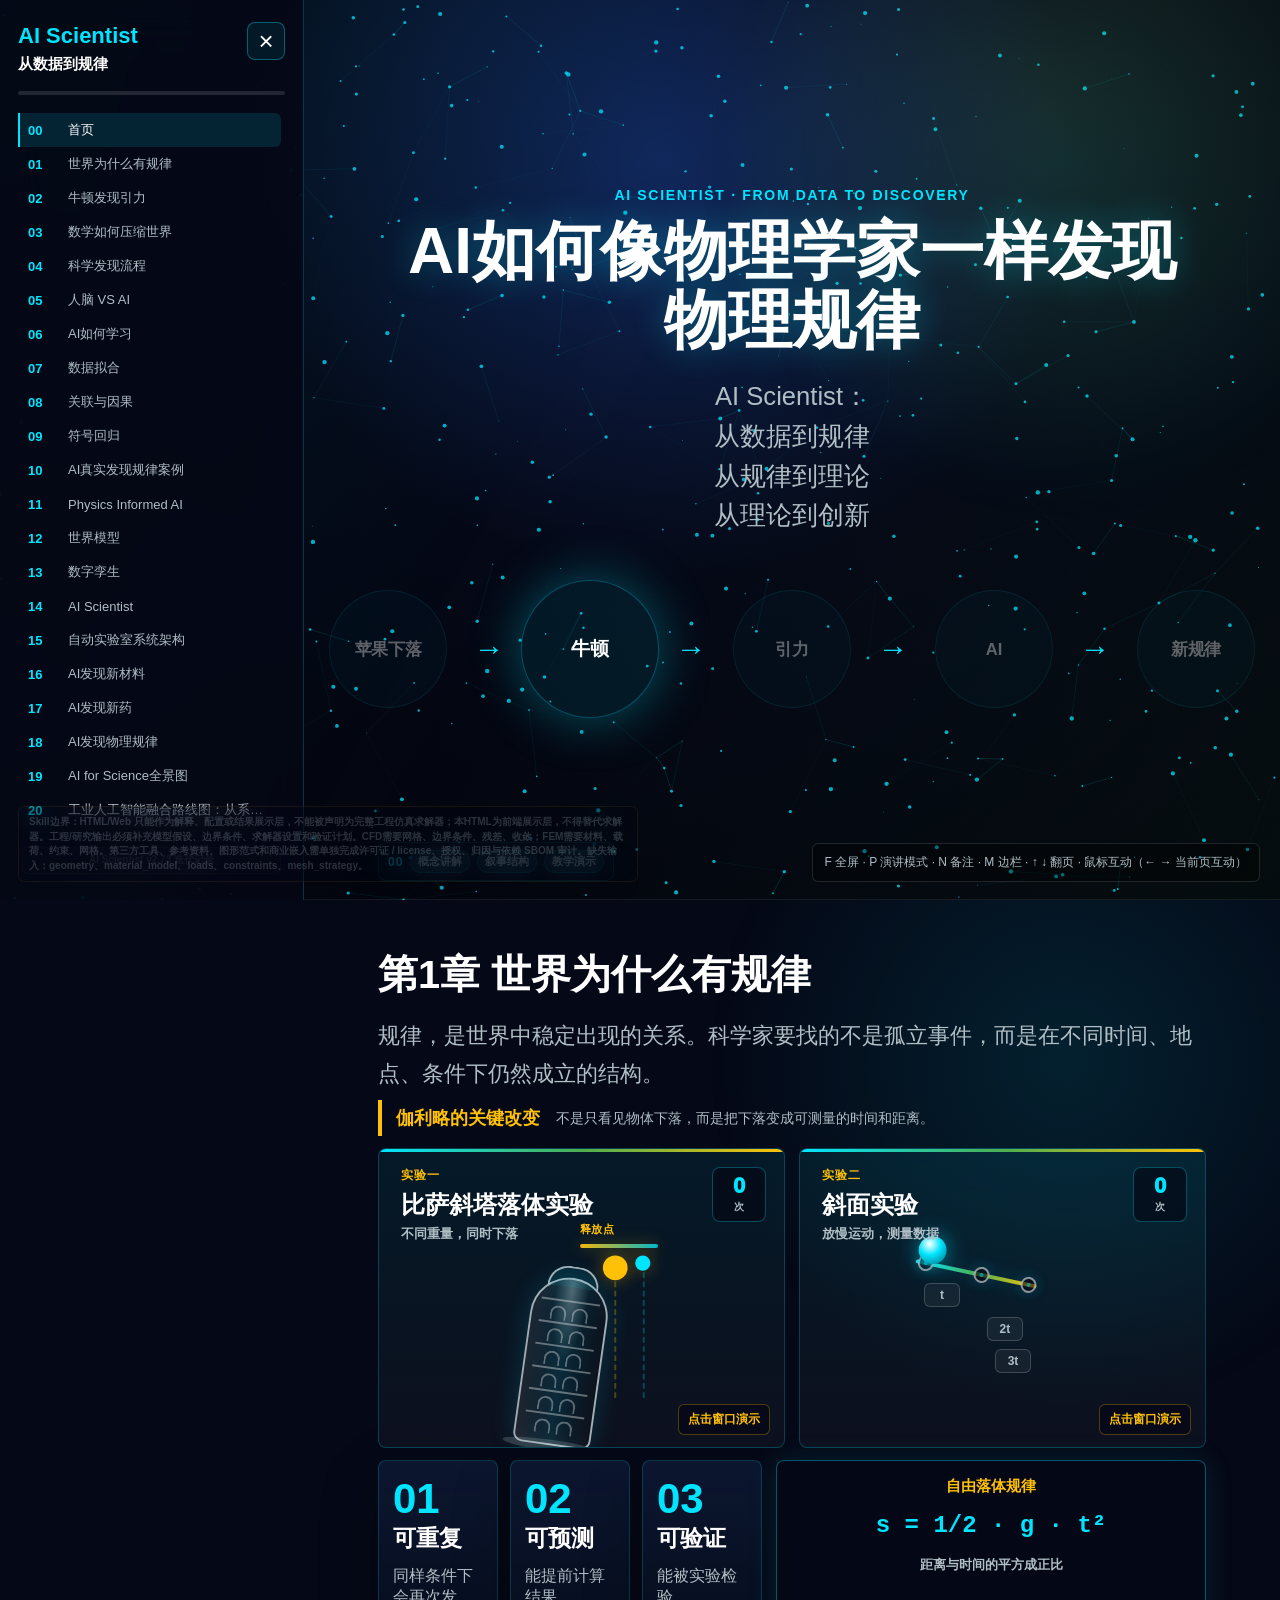
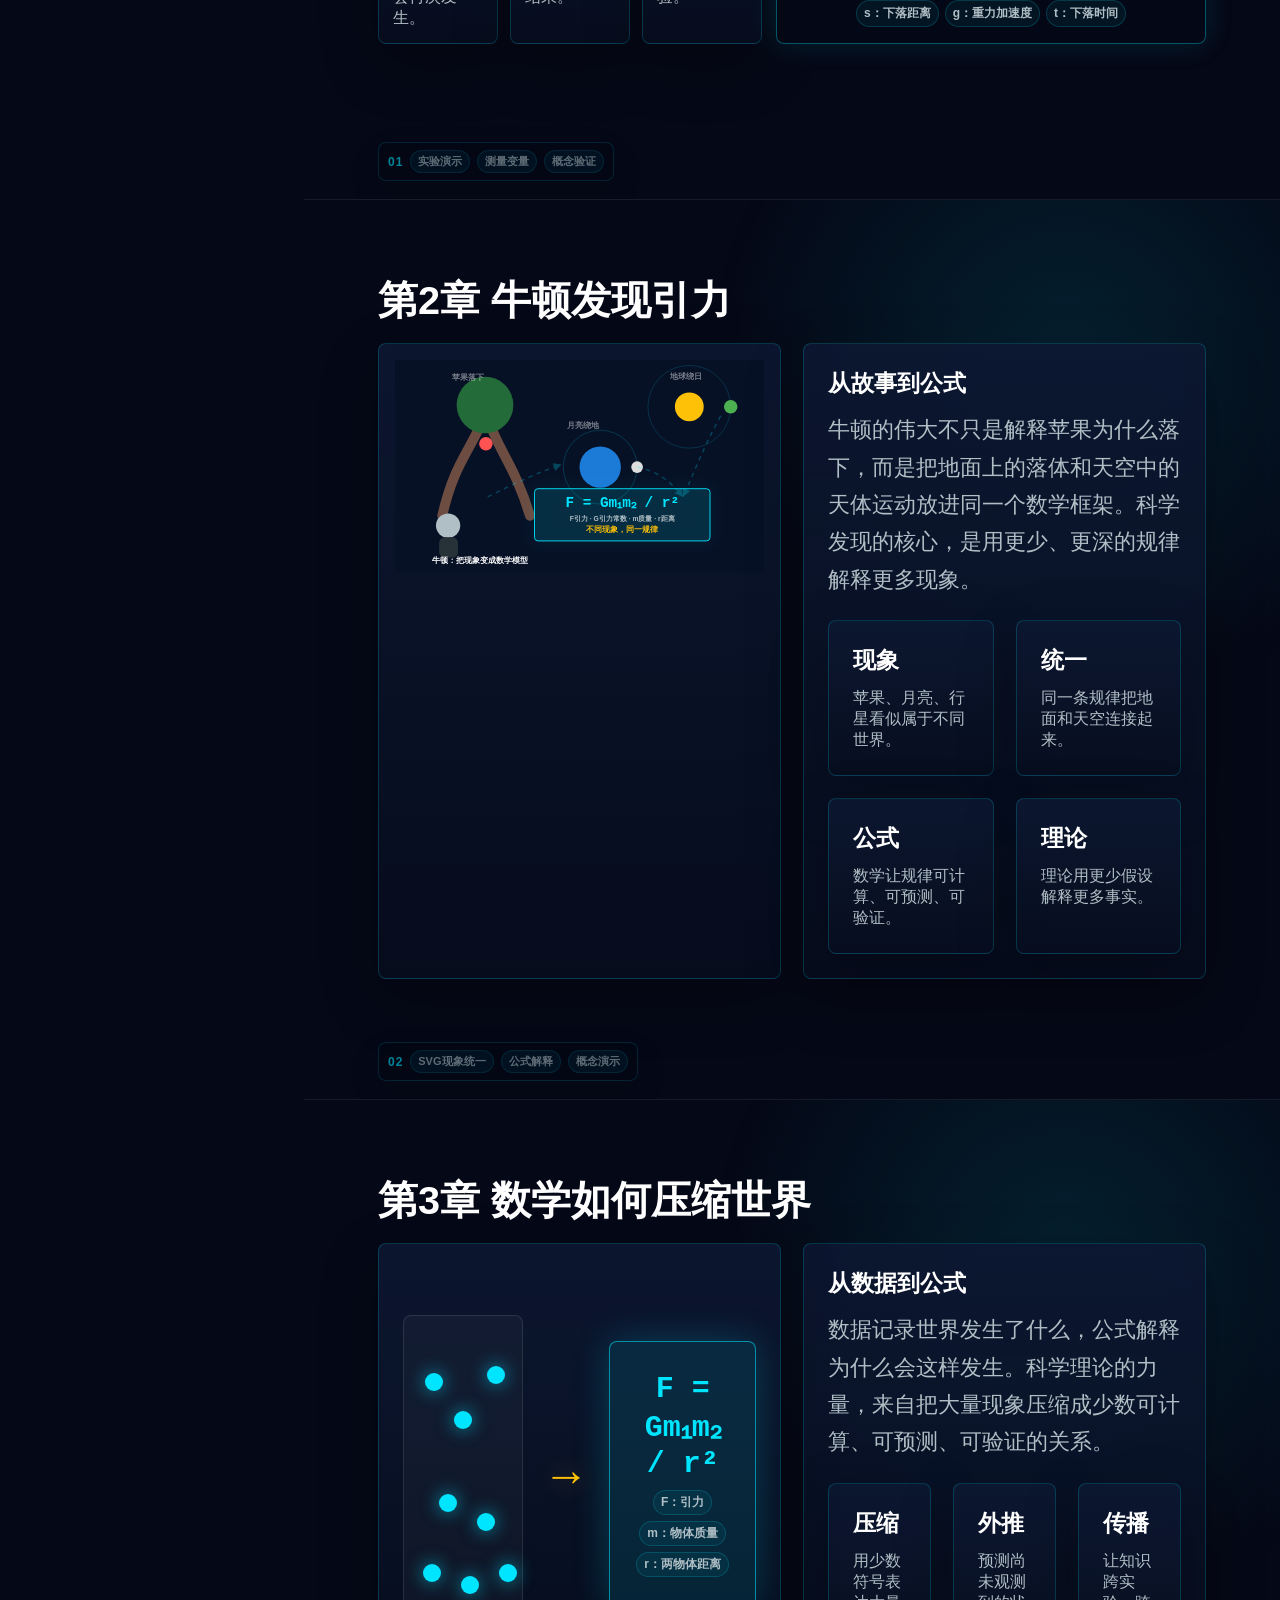
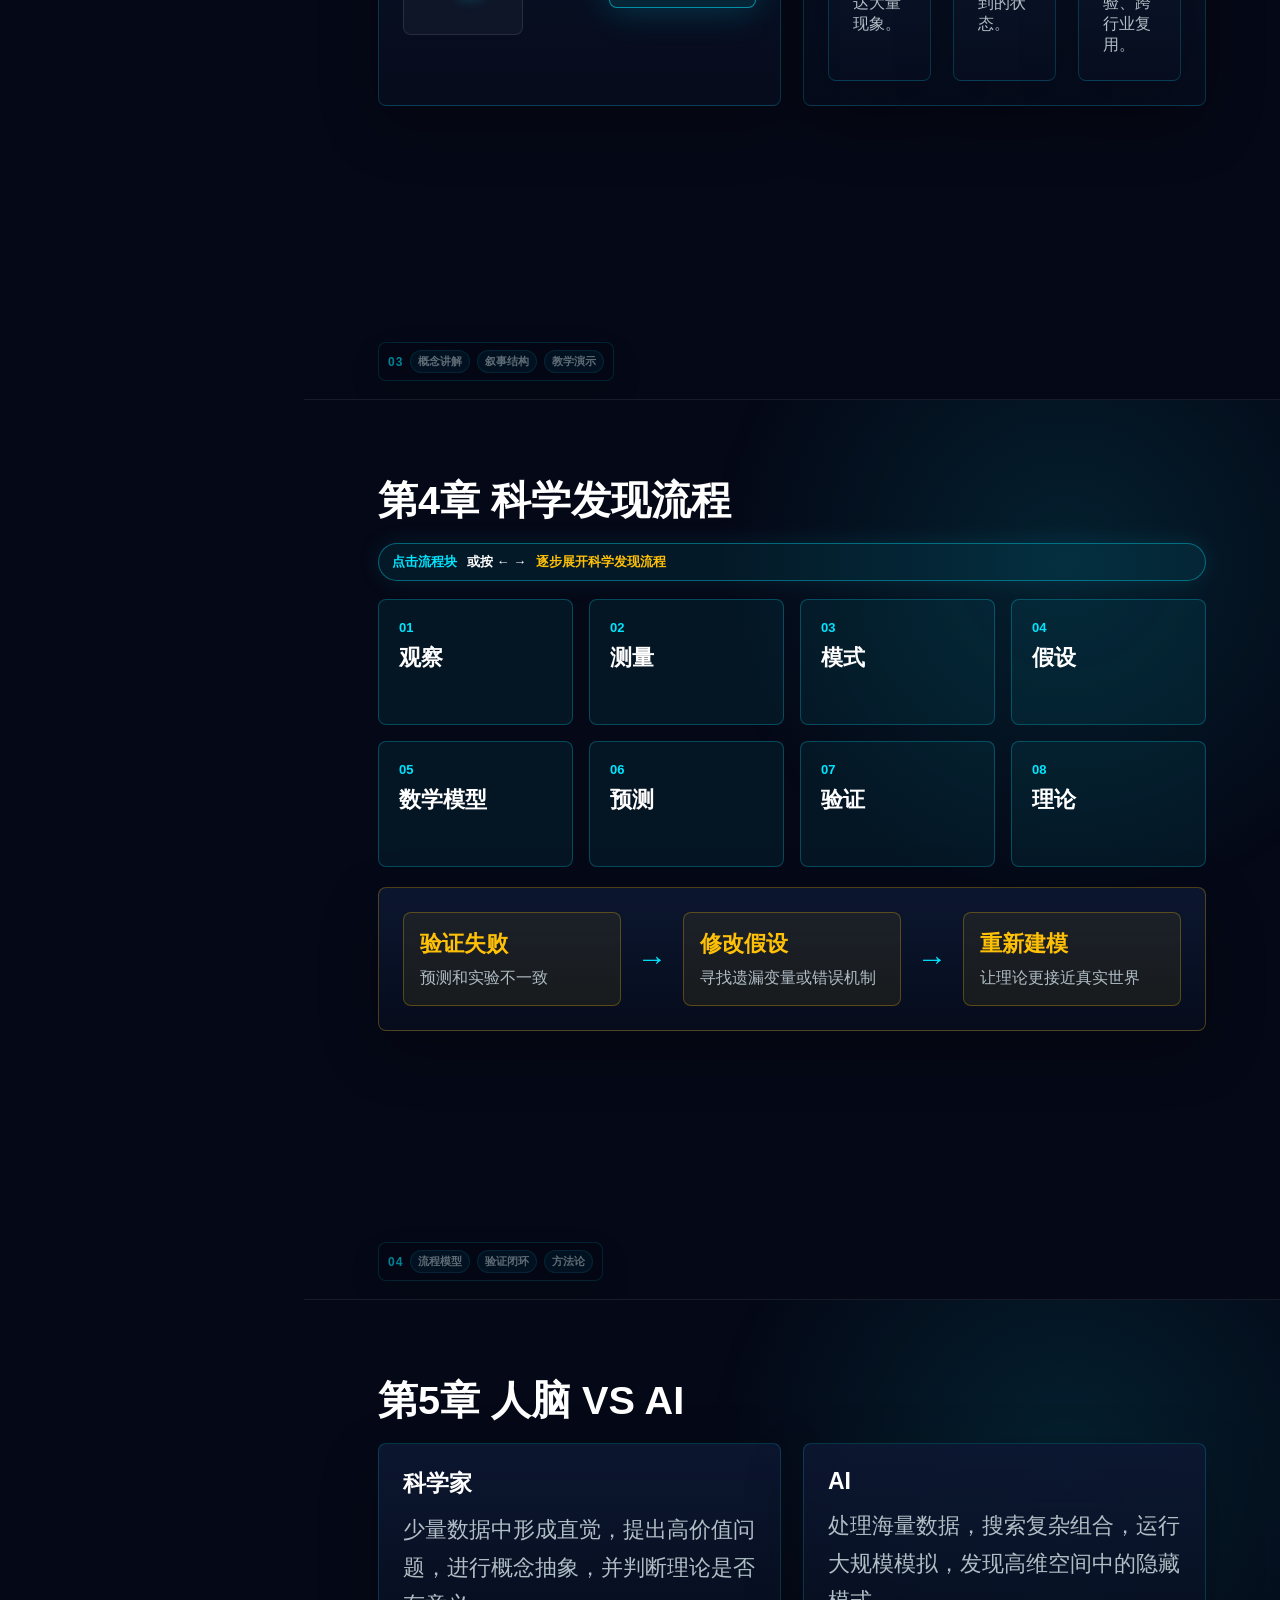
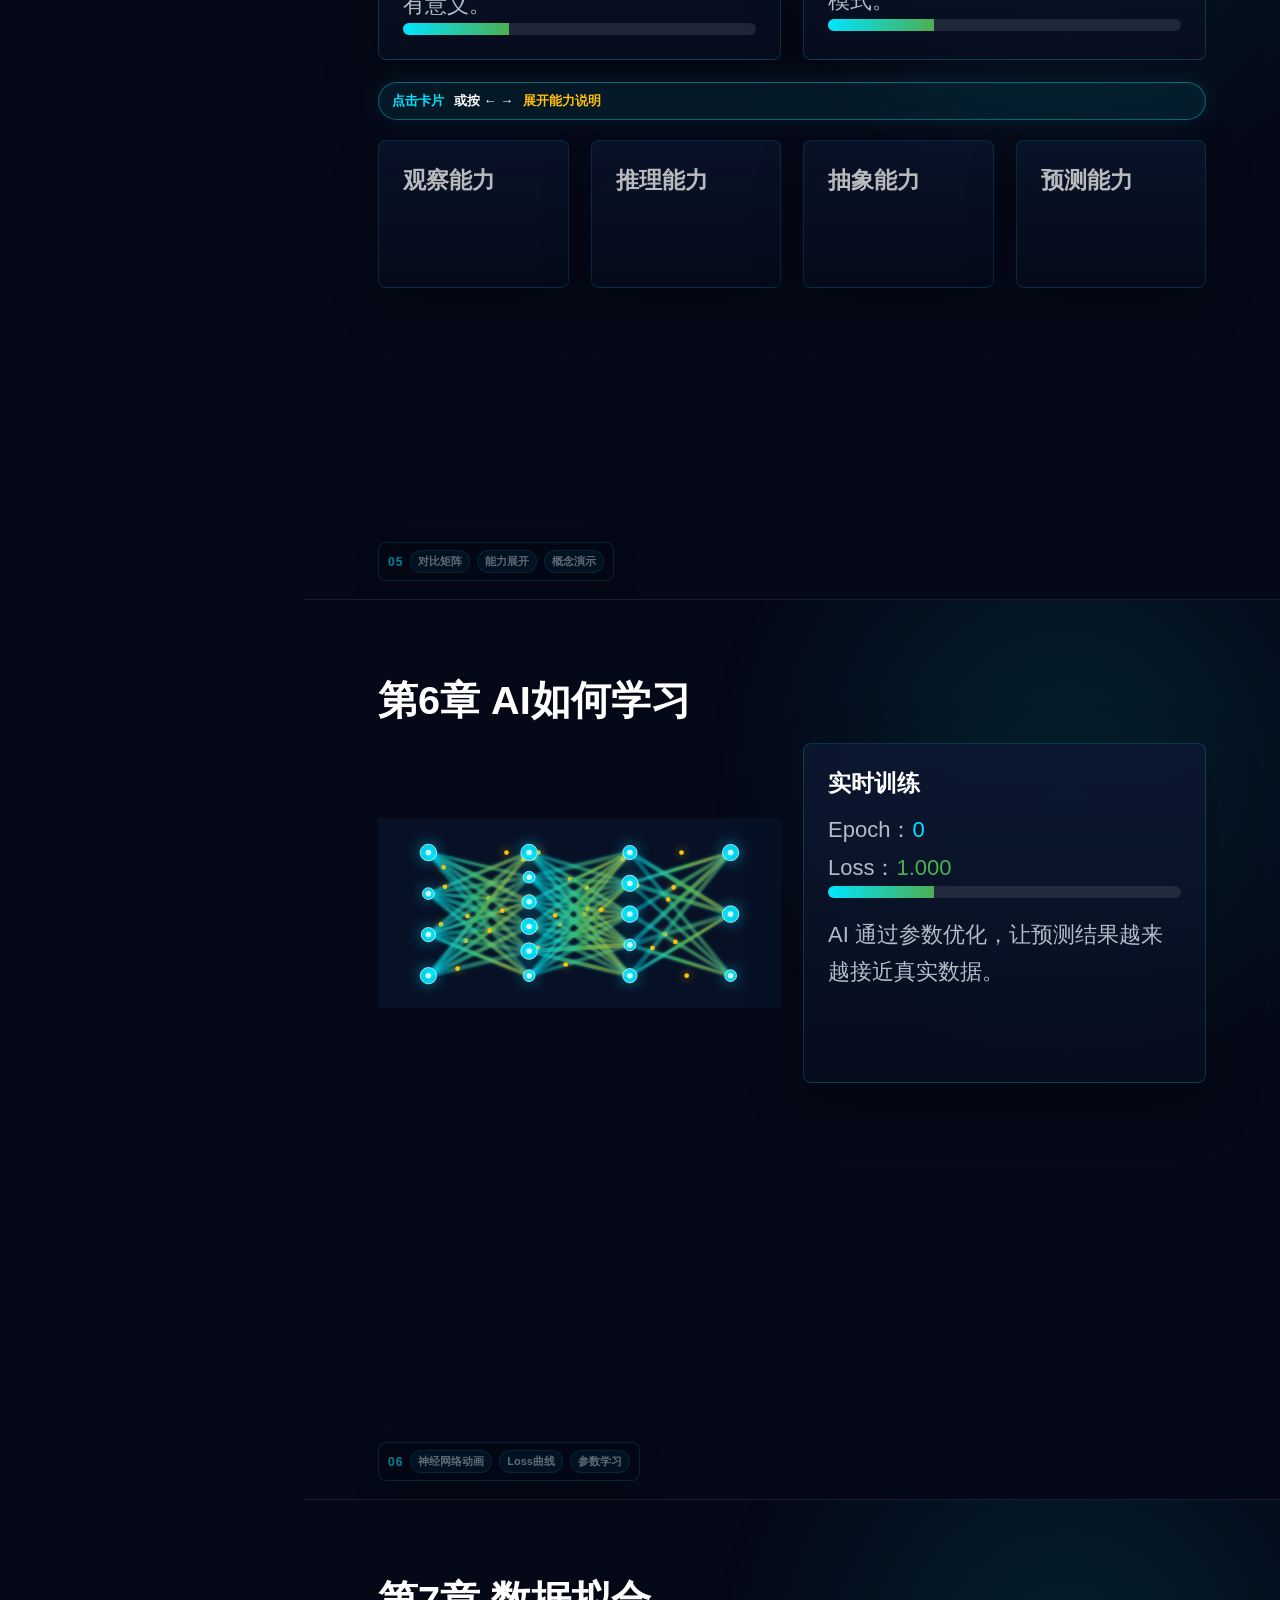
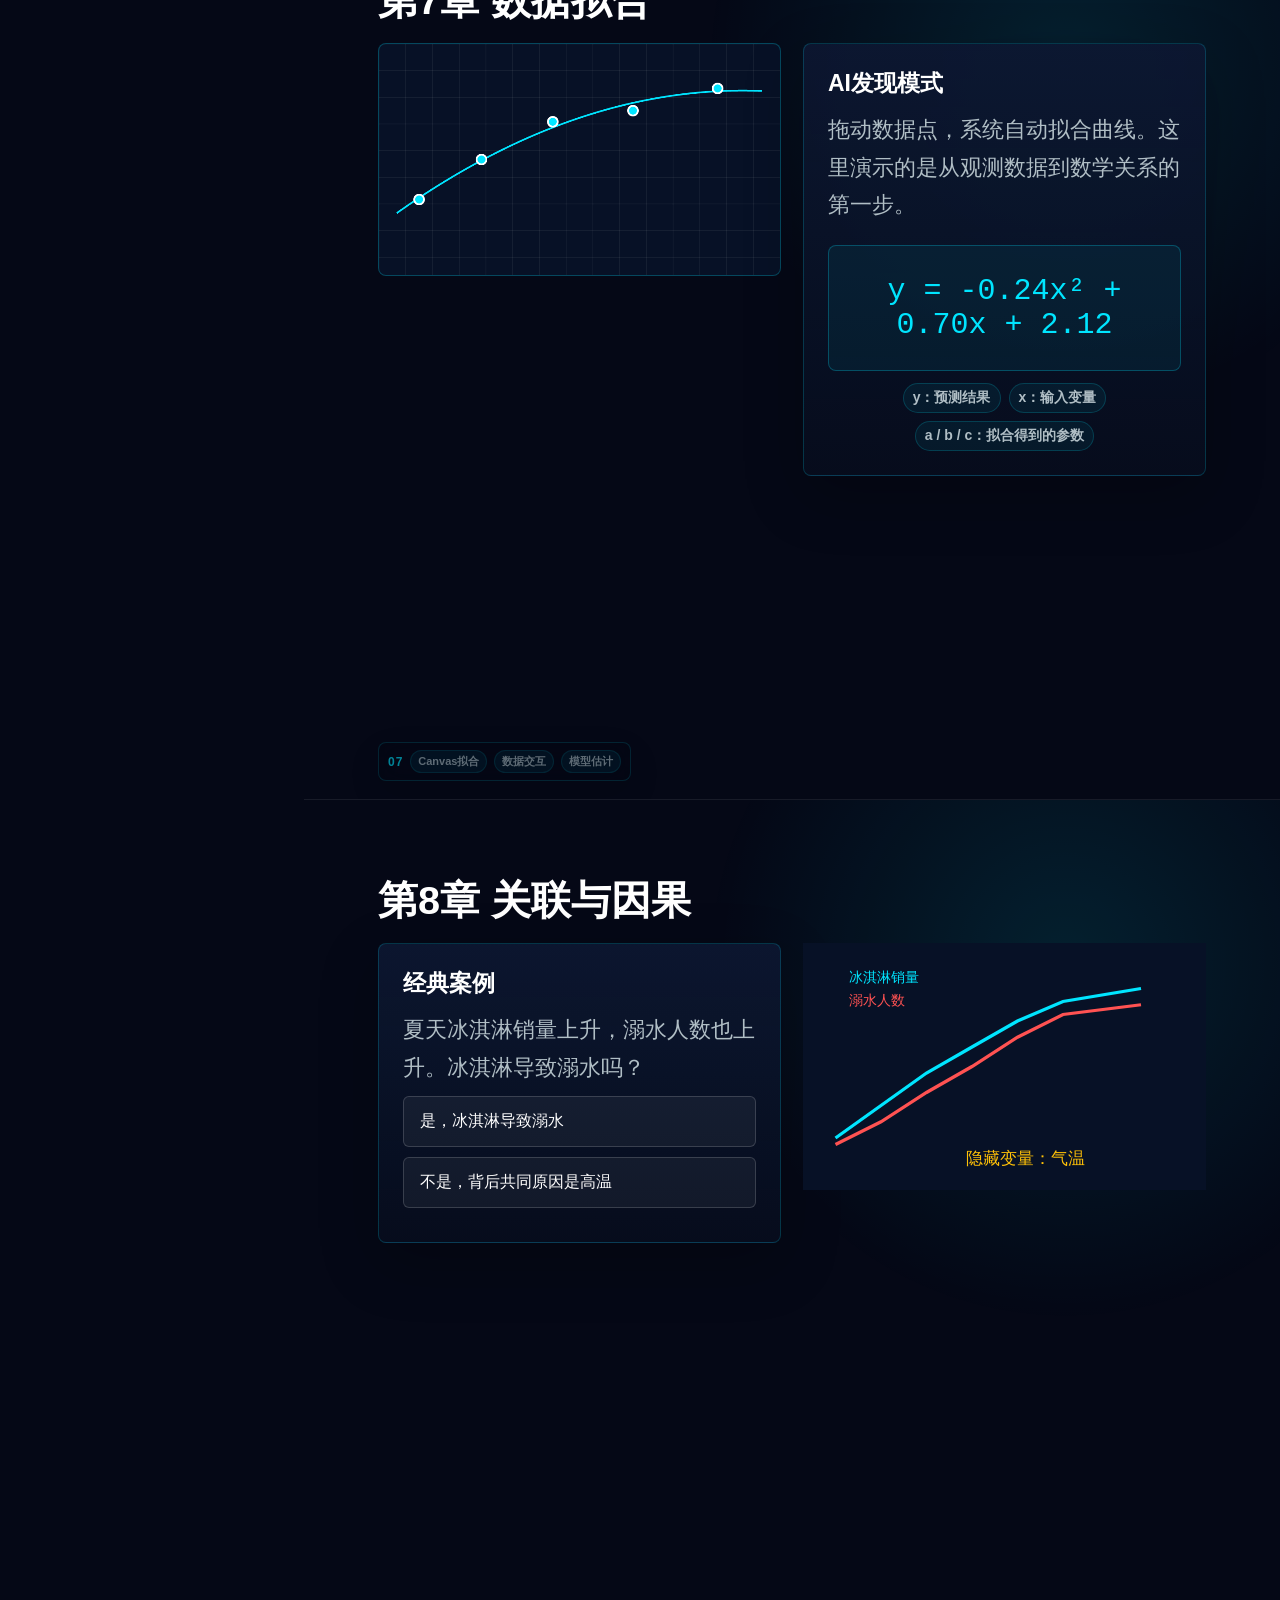
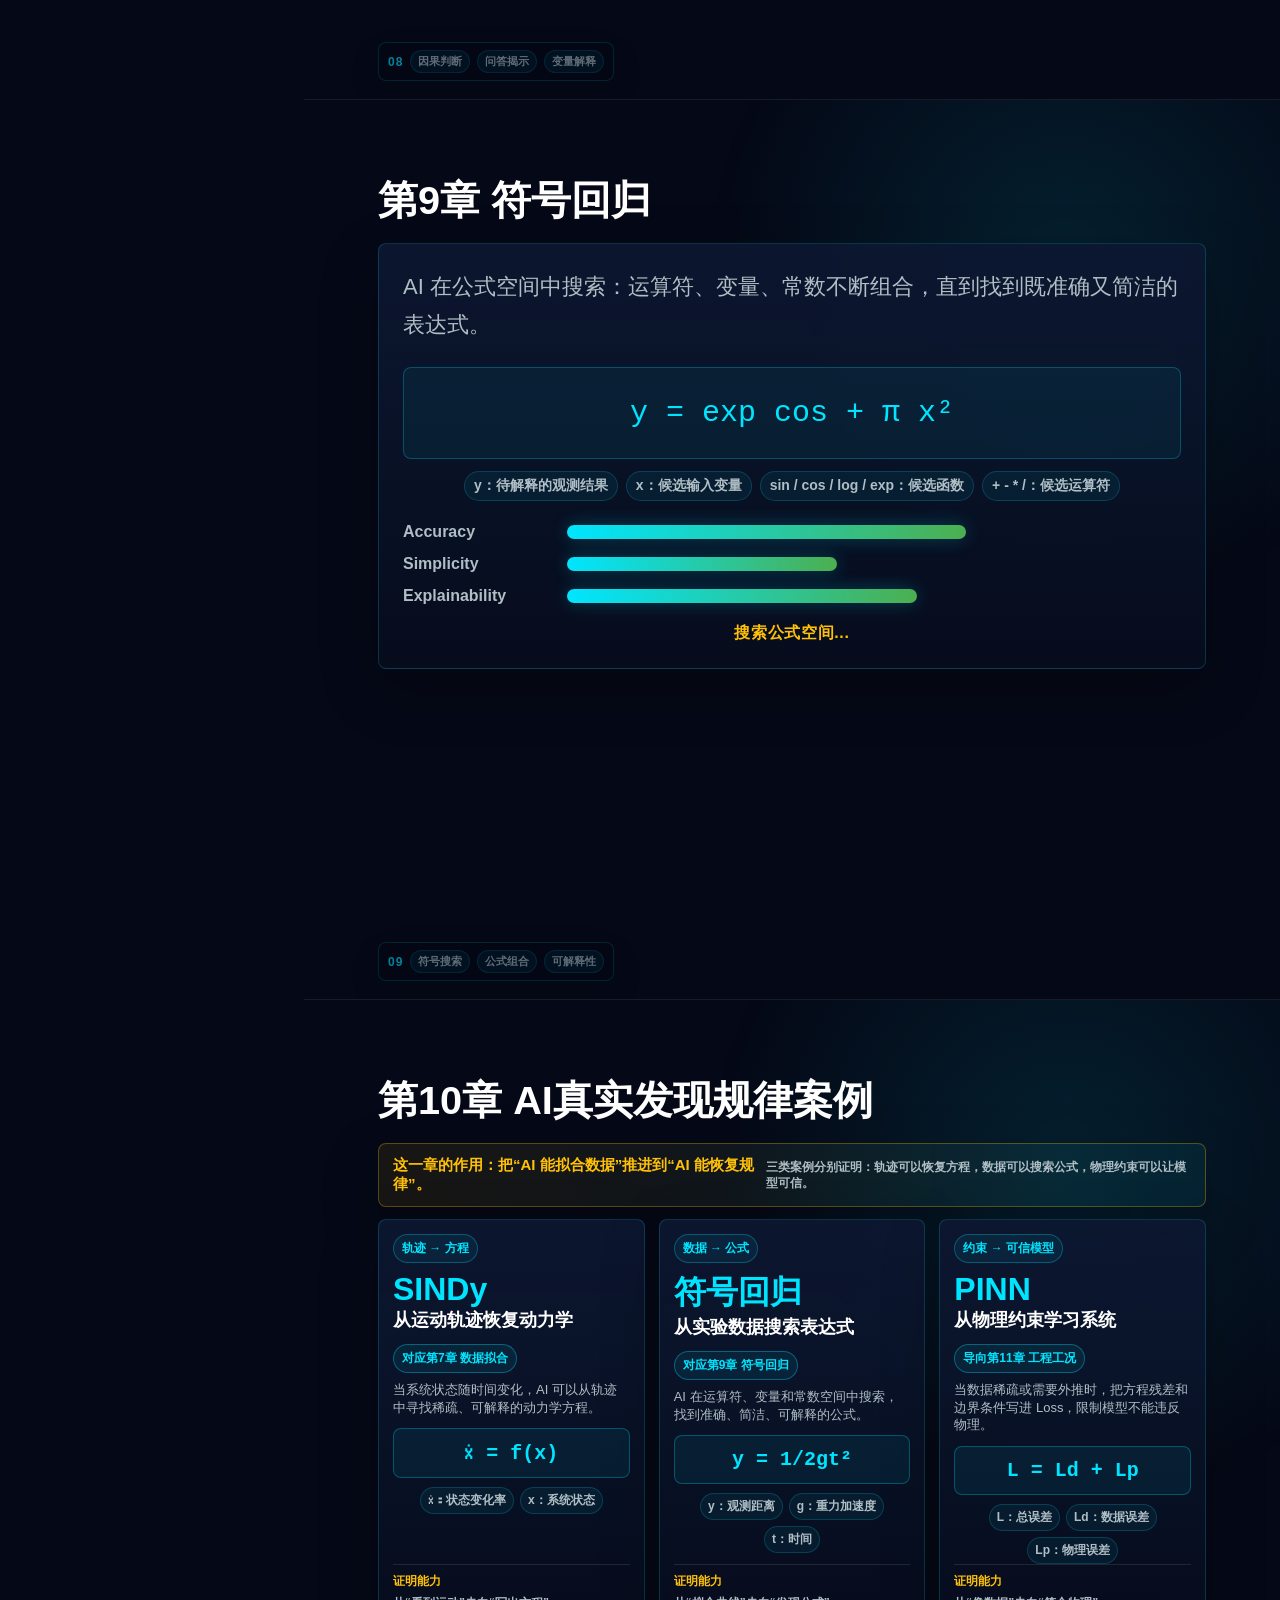
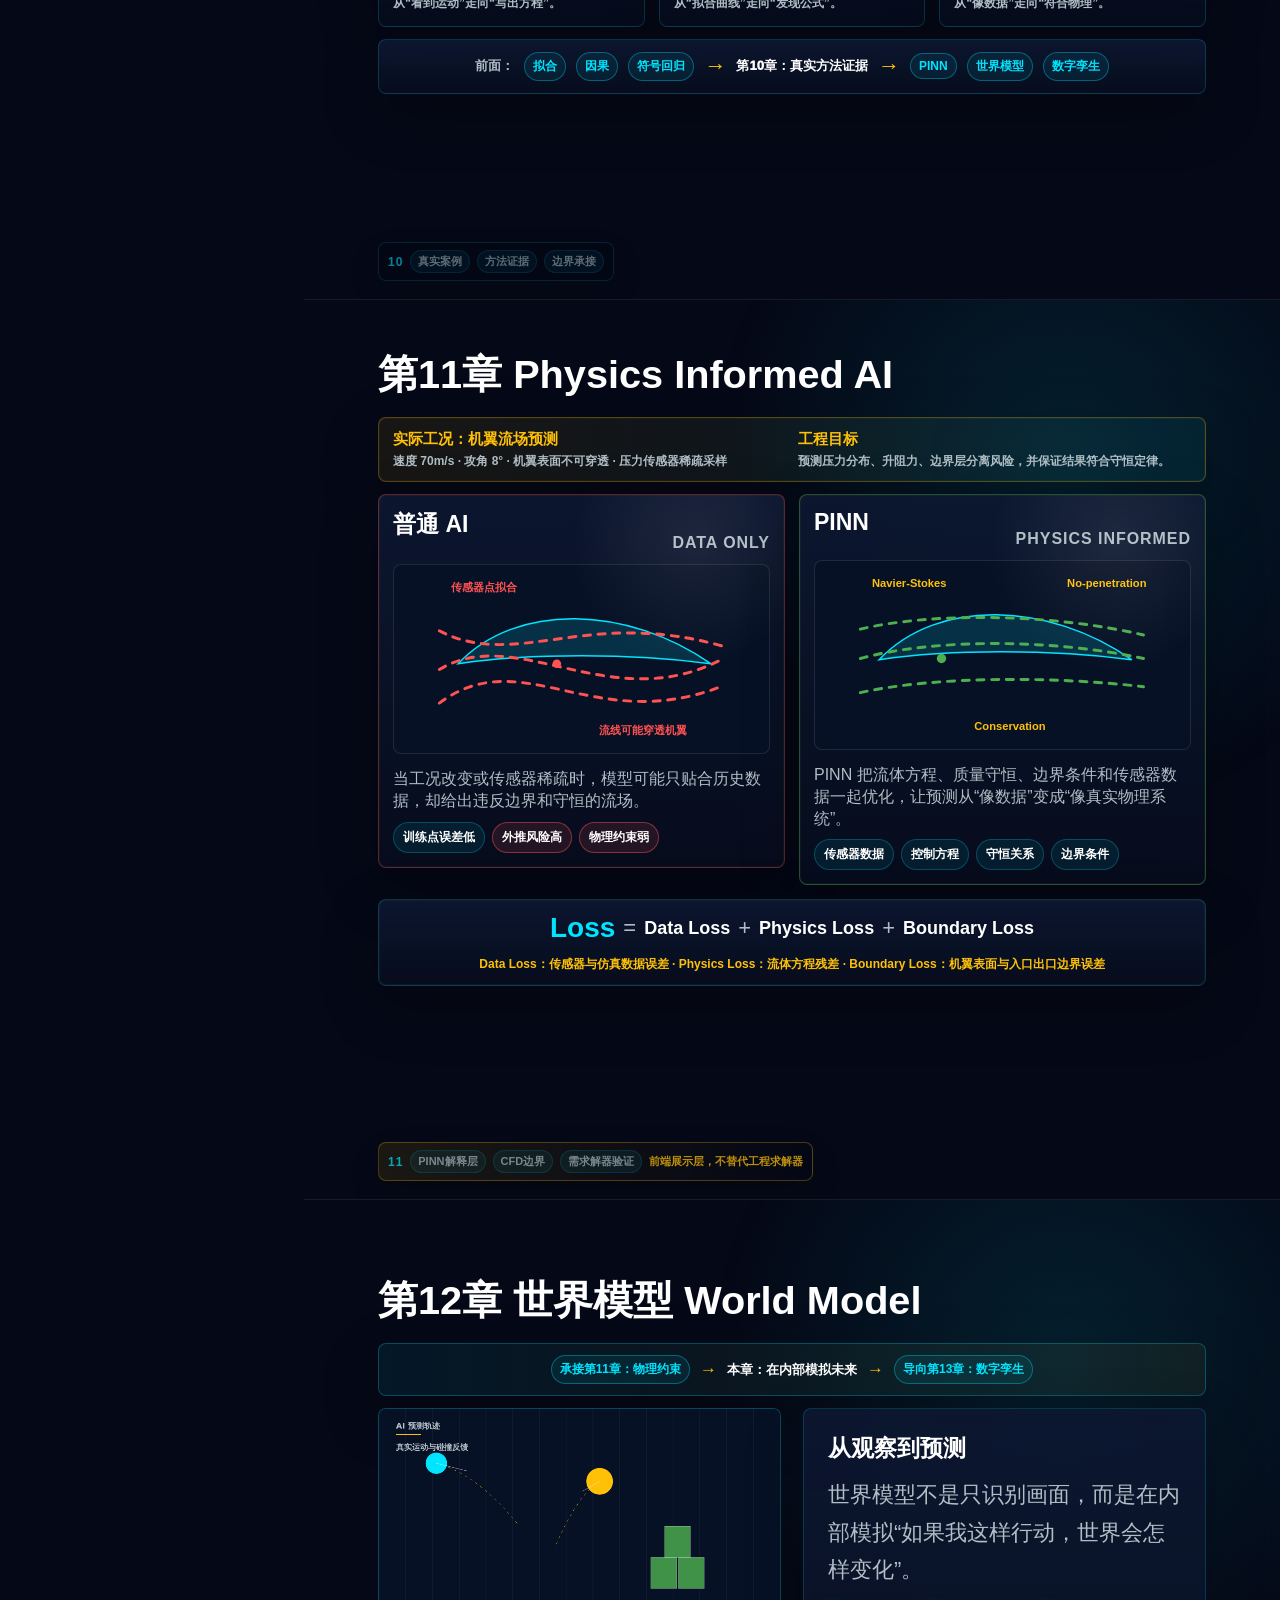
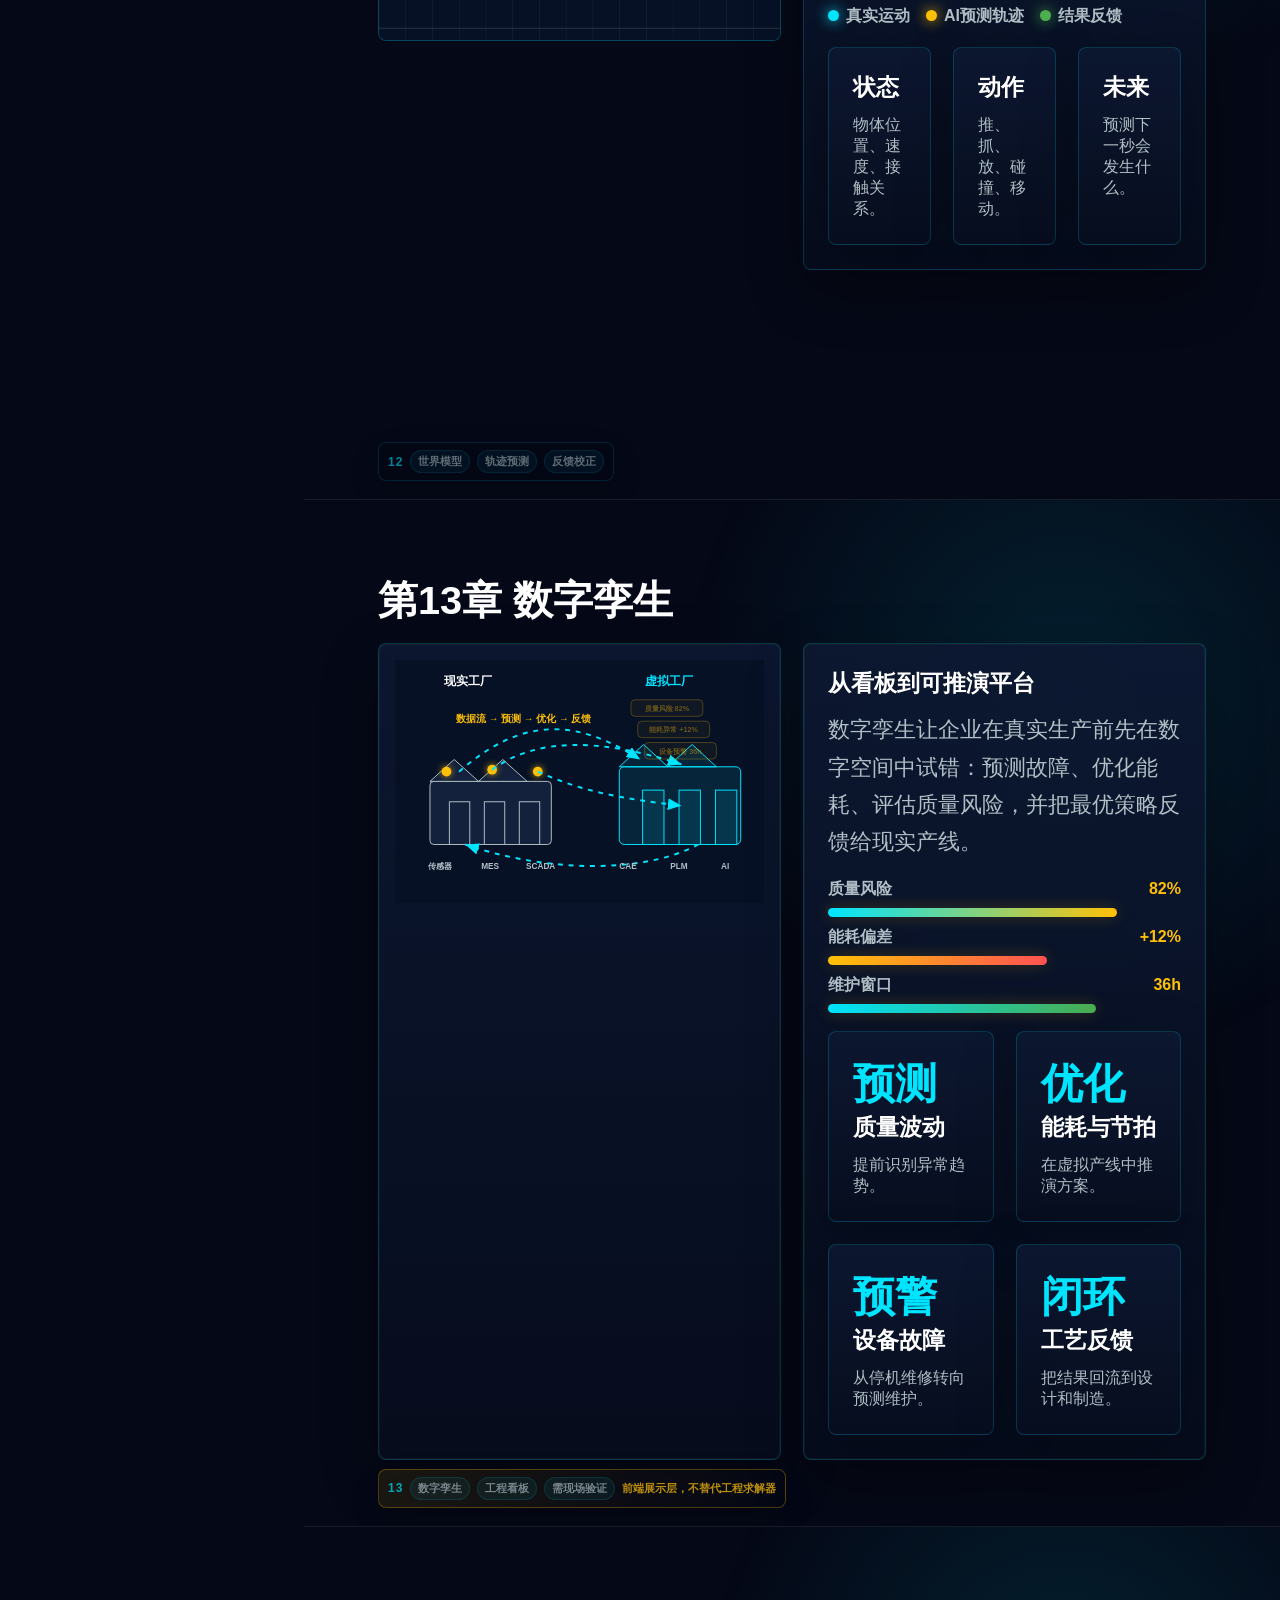
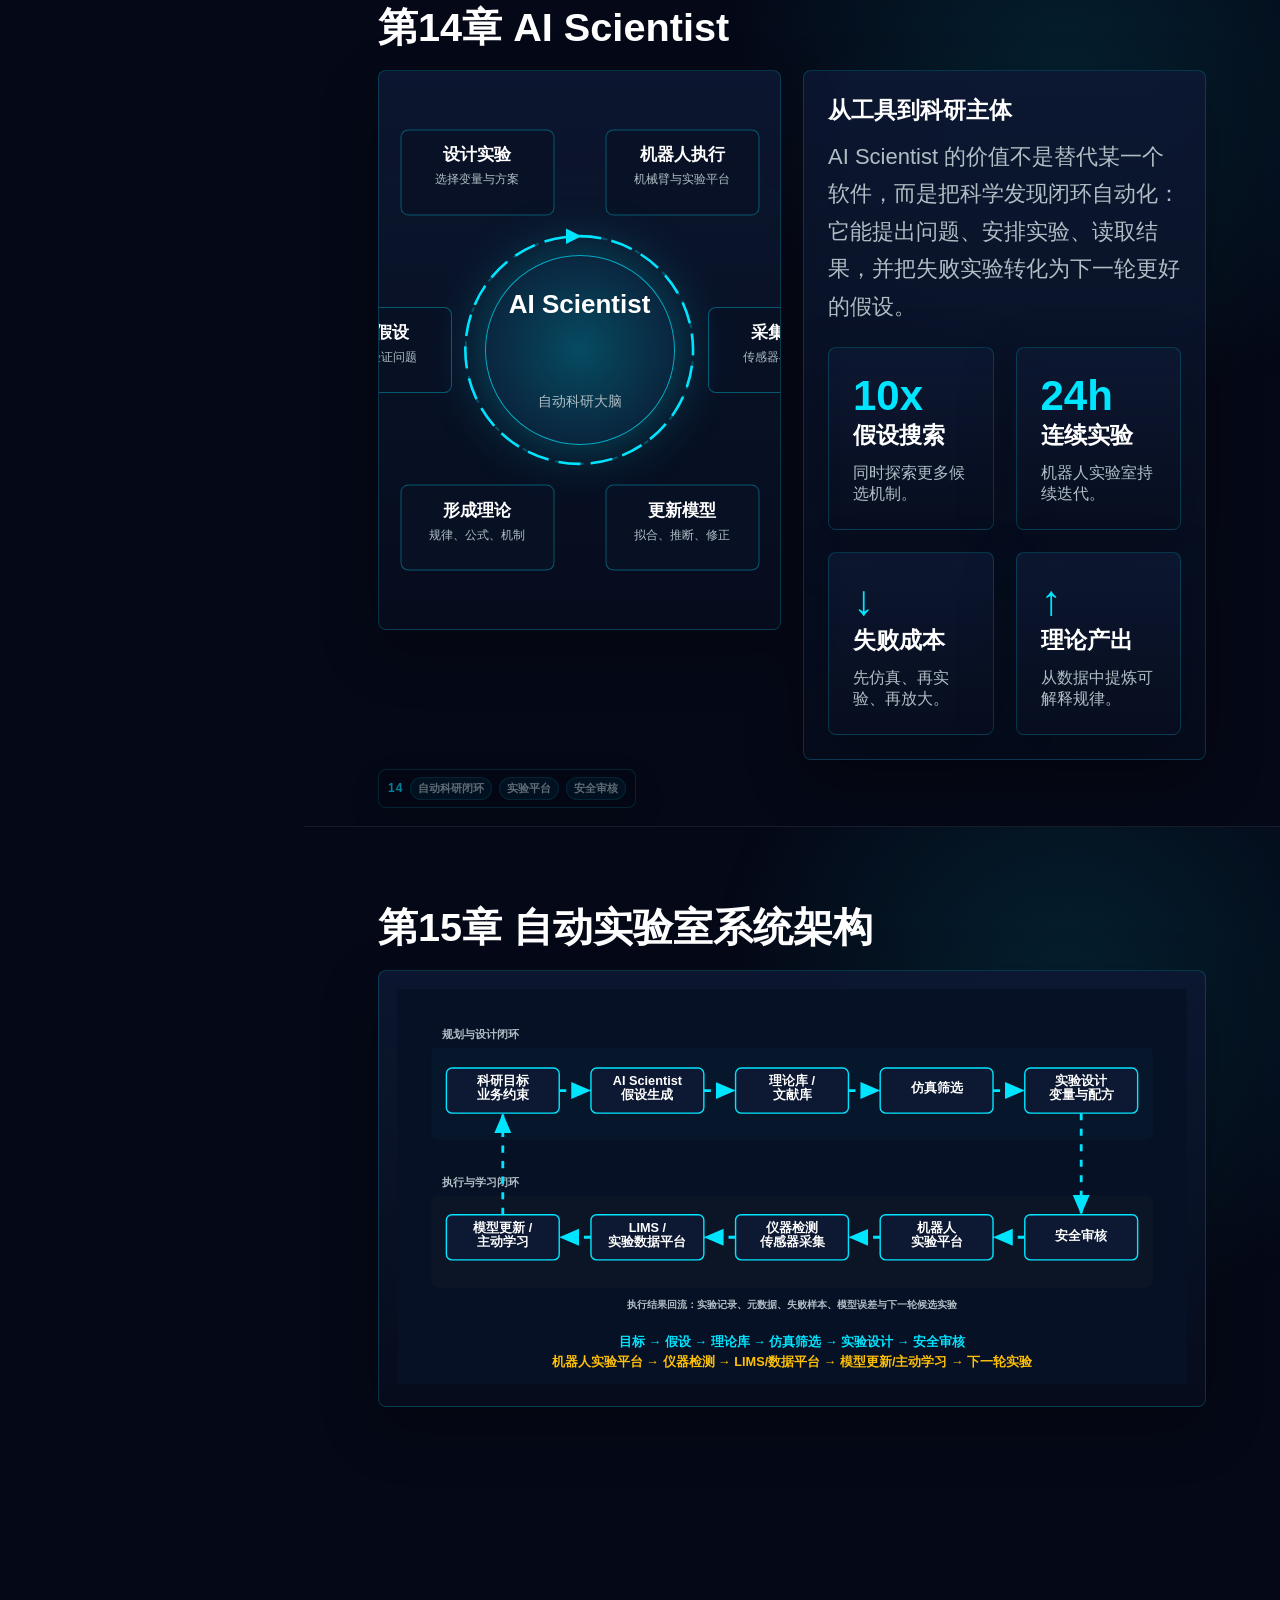
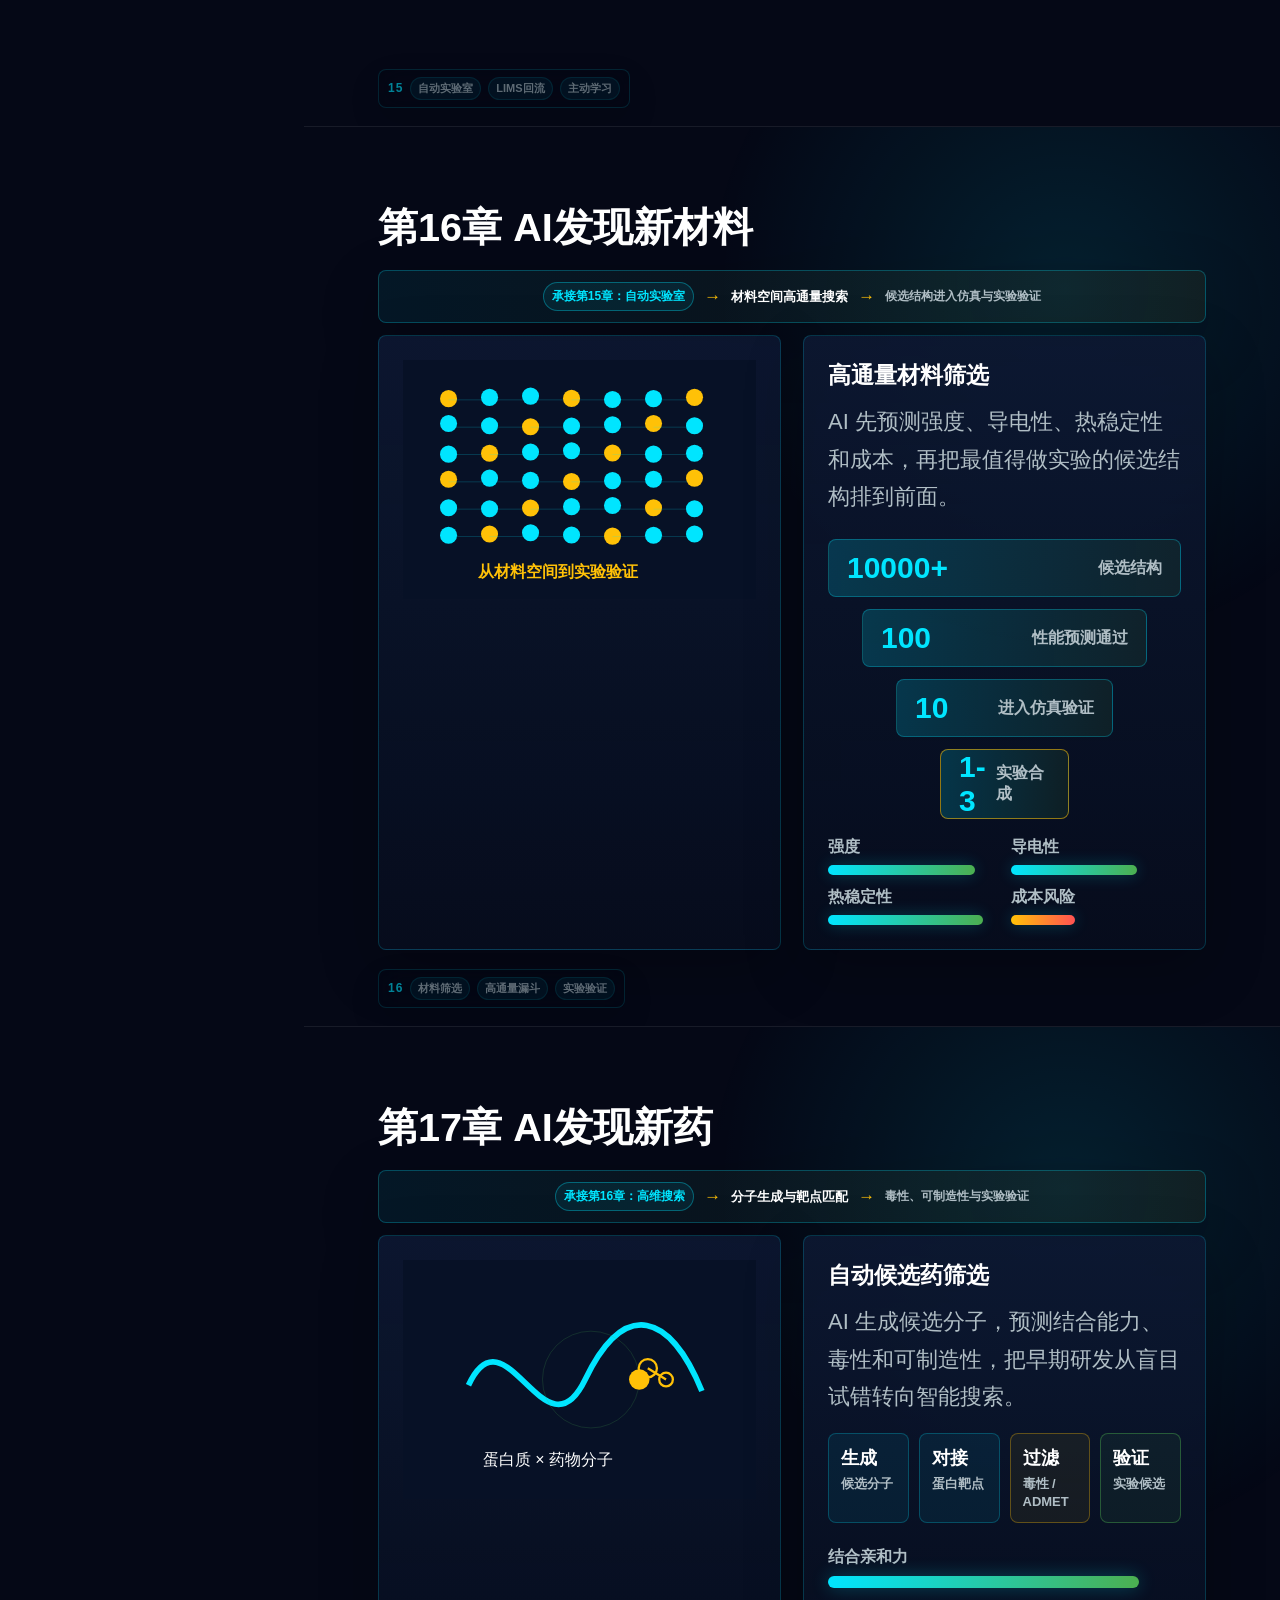
==== commit 47d2f94a: "Audit docs and formula legends" ====
--- a/index.html
+++ b/index.html
@@ -31,7 +31,7 @@
     <div id="notesContent"></div>
   </aside>
 
-  <div id="skillCompliance" class="skill-compliance-note">Skill边界：HTML/Web 只能作为解释、配置或结果展示层，不能被声明为完整工程仿真求解器；本HTML为前端展示层，不得替代求解器。工程/研究输出必须补充模型假设、边界条件、求解器设置和验证计划。CFD需要网格、边界条件、残差、收敛；FEM需要材料、载荷、约束、网格。缺失输入：geometry、material_model、loads、constraints、mesh_strategy。</div>
+  <div id="skillCompliance" class="skill-compliance-note">Skill边界：HTML/Web 只能作为解释、配置或结果展示层，不能被声明为完整工程仿真求解器；本HTML为前端展示层，不得替代求解器。工程/研究输出必须补充模型假设、边界条件、求解器设置和验证计划。CFD需要网格、边界条件、残差、收敛；FEM需要材料、载荷、约束、网格。第三方工具、参考资料、图形范式和商业嵌入需单独完成许可证 / license、授权、归因与依赖 SBOM 审计。缺失输入：geometry、material_model、loads、constraints、mesh_strategy。</div>
   <div class="control-hint">F 全屏 · P 演讲模式 · N 备注 · M 边栏 · ↑ ↓ 翻页 · 鼠标互动（← → 当前页互动）</div>
 
   <script src="js/content.js"></script>
